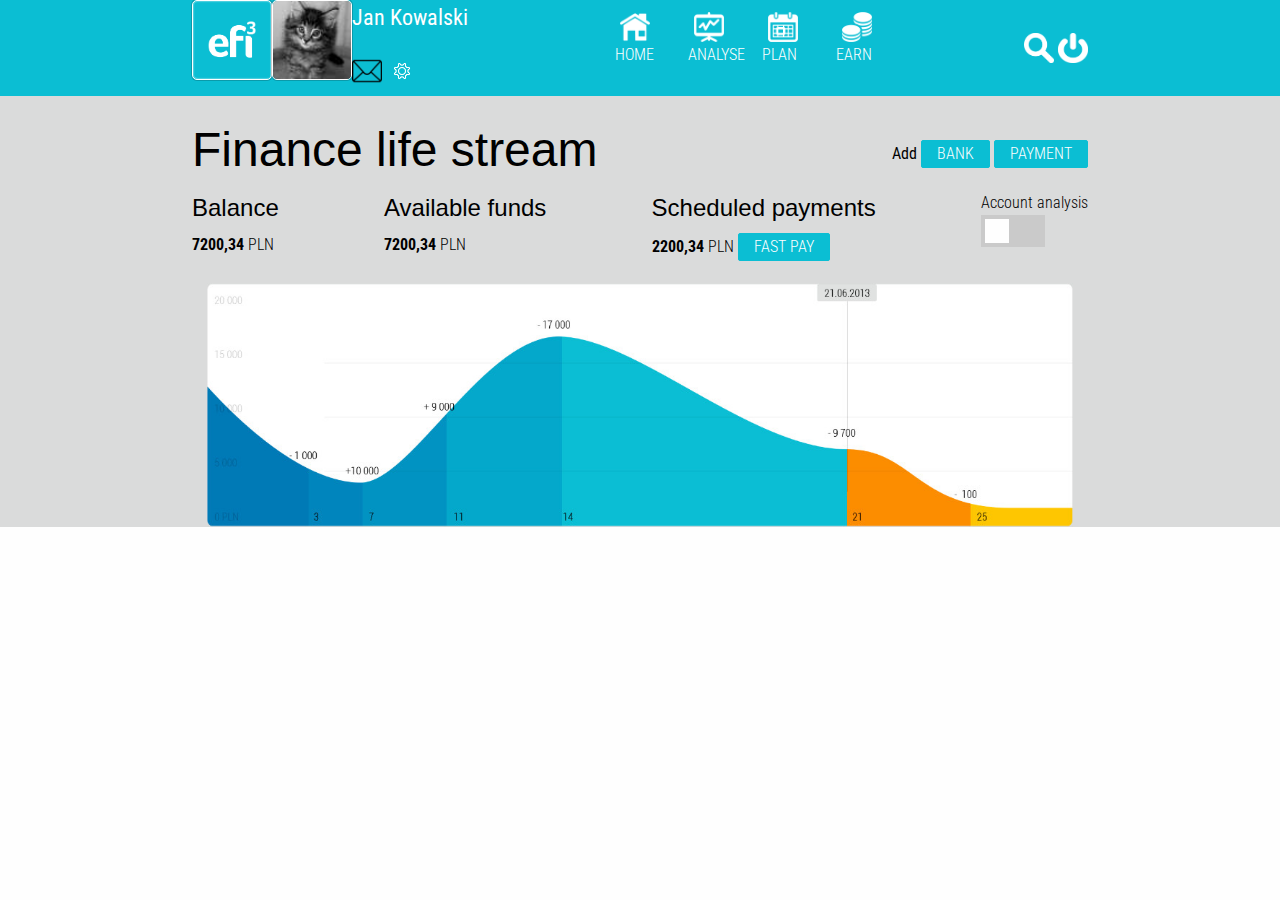
==== dashboard_flex.html @ 0236bda7 "created basic dashboard" ====
<!doctype html>
<html class="no-js" lang="en">
<head>
  <meta charset="utf-8">
  <meta http-equiv="x-ua-compatible" content="ie=edge">
  <meta name="viewport" content="width=device-width, initial-scale=1.0">
  <title>efi3 dashboard</title>
  <link rel="stylesheet" href="css/app.css">
</head>

<body>

  <div class="dashboard_wrapper">

    <nav>
       
        <div class="user_box">
        <div>
            <img src="etc/ef_log.png" alt="logo" class="thumbnail"/>
            </div>

            <div>
            <img src="etc/user_thumbnail.jpg" alt="User icon" class="thumbnail"/>
            </div>

            <div>
            <p>Jan Kowalski</p>

            <ul class="menu">
              <img src="etc/envelope.png" class="icon" alt="Messages"/>
              <img src="etc/settings.png" class="icon"/ alt="Settings">
            </ul>
            </div>
        </div>

        <div class="nav_box">

            <ul class="menu">
              <li class="nav_link"><a href=""><img src="etc/home.png" class="icon"/><p>HOME</p></a></li>
              <li class="nav_link"><a href=""><img src="etc/analyze.png" class="icon"/><p>ANALYSE</p></a></li>
              <li class="nav_link"><a href=""><img src="etc/plan.png" class="icon"/><p>PLAN</p></a></li>
              <li class="nav_link"><a href=""><img src="etc/earn.png" class="icon"/><p>EARN</p></a></li>
            </ul>

        </div>

        <div>
          <a href=""><img src="etc/search.png" class="icon"/></a>
          <a href=""><img src="etc/logout.png" class="icon"/></a>
        </div>

    </nav>

    <div class="dashboard_container">

      <main>

          <div class="dashboard_header">
            <h1>Finance life stream</h1>
            <span>Add
            <button type="submit">BANK</button>
            <button type="submit">PAYMENT</button>
            </span>
          </div>

          <div class="finance_data">
            <div>
            <h2>Balance</h2>
            <span class="quantity">7200,34</span> <span>PLN</span>
            </div>

            <div>
            <h2>Available funds</h2>
            <span class="quantity">7200,34</span> <span>PLN</span>
            </div>

            <div>
            <h2>Scheduled payments</h2>
            <span class="quantity">2200,34</span> <span>PLN</span> <button>FAST PAY</button>
            </div>

            <div>            
            <span>Account analysis
            <div class="switch">
              <input class="switch-input" id="analysis_switch" type="checkbox" name="analysis_switch">
              <label class="switch-paddle" for="analysis_switch">
              </label>
            </div>
            </span>
            </div>
          </div>

        <div class="row column small-12">
          <img src="etc/chart_placeholder.jpg"/>
        </div> 

      
      </main>

  </div>


  <script src="bower_components/jquery/dist/jquery.js"></script>
  <script src="bower_components/what-input/dist/what-input.js"></script>
  <script src="bower_components/foundation-sites/dist/js/foundation.js"></script>
  <script src="js/app.js"></script>
  <script src="js/login.js"></script>
</body>
</html>
---- css/app.css ----
@import url("https://fonts.googleapis.com/css?family=Roboto+Condensed:300,400,700");@media print, screen and (min-width: 40em){.reveal,.reveal.tiny,.reveal.small,.reveal.large{right:auto;left:auto;margin:0 auto}}/*! normalize-scss | MIT/GPLv2 License | bit.ly/normalize-scss */html{font-family:sans-serif;line-height:1.15;-ms-text-size-adjust:100%;-webkit-text-size-adjust:100%}body{margin:0}article,aside,footer,header,nav,section{display:block}h1{font-size:2em;margin:0.67em 0}figcaption,figure{display:block}figure{margin:1em 40px}hr{box-sizing:content-box;height:0;overflow:visible}main{display:block}pre{font-family:monospace, monospace;font-size:1em}a{background-color:transparent;-webkit-text-decoration-skip:objects}a:active,a:hover{outline-width:0}abbr[title]{border-bottom:none;text-decoration:underline;text-decoration:underline dotted}b,strong{font-weight:inherit}b,strong{font-weight:bolder}code,kbd,samp{font-family:monospace, monospace;font-size:1em}dfn{font-style:italic}mark{background-color:#ff0;color:#000}small{font-size:80%}sub,sup{font-size:75%;line-height:0;position:relative;vertical-align:baseline}sub{bottom:-0.25em}sup{top:-0.5em}audio,video{display:inline-block}audio:not([controls]){display:none;height:0}img{border-style:none}svg:not(:root){overflow:hidden}button,input,optgroup,select,textarea{font-family:sans-serif;font-size:100%;line-height:1.15;margin:0}button{overflow:visible}button,select{text-transform:none}button,html [type="button"],[type="reset"],[type="submit"]{-webkit-appearance:button}button::-moz-focus-inner,[type="button"]::-moz-focus-inner,[type="reset"]::-moz-focus-inner,[type="submit"]::-moz-focus-inner{border-style:none;padding:0}button:-moz-focusring,[type="button"]:-moz-focusring,[type="reset"]:-moz-focusring,[type="submit"]:-moz-focusring{outline:1px dotted ButtonText}input{overflow:visible}[type="checkbox"],[type="radio"]{box-sizing:border-box;padding:0}[type="number"]::-webkit-inner-spin-button,[type="number"]::-webkit-outer-spin-button{height:auto}[type="search"]{-webkit-appearance:textfield;outline-offset:-2px}[type="search"]::-webkit-search-cancel-button,[type="search"]::-webkit-search-decoration{-webkit-appearance:none}::-webkit-file-upload-button{-webkit-appearance:button;font:inherit}fieldset{border:1px solid #c0c0c0;margin:0 2px;padding:0.35em 0.625em 0.75em}legend{box-sizing:border-box;display:table;max-width:100%;padding:0;color:inherit;white-space:normal}progress{display:inline-block;vertical-align:baseline}textarea{overflow:auto}details{display:block}summary{display:list-item}menu{display:block}canvas{display:inline-block}template{display:none}[hidden]{display:none}.foundation-mq{font-family:"small=0em&medium=40em&large=64em&xlarge=75em&xxlarge=90em"}html{box-sizing:border-box;font-size:100%}*,*::before,*::after{box-sizing:inherit}body{margin:0;padding:0;background:#fefefe;font-family:"Helvetica Neue",Helvetica,Roboto,Arial,sans-serif;font-weight:normal;line-height:1.5;color:#0a0a0a;-webkit-font-smoothing:antialiased;-moz-osx-font-smoothing:grayscale}img{display:inline-block;vertical-align:middle;max-width:100%;height:auto;-ms-interpolation-mode:bicubic}textarea{height:auto;min-height:50px;border-radius:0}select{box-sizing:border-box;width:100%;border-radius:0}.map_canvas img,.map_canvas embed,.map_canvas object,.mqa-display img,.mqa-display embed,.mqa-display object{max-width:none !important}button{padding:0;-webkit-appearance:none;-moz-appearance:none;appearance:none;border:0;border-radius:0;background:transparent;line-height:1}[data-whatinput='mouse'] button{outline:0}pre{overflow:auto}button,input,optgroup,select,textarea{font-family:inherit}.is-visible{display:block !important}.is-hidden{display:none !important}.row{max-width:75rem;margin-right:auto;margin-left:auto}.row::before,.row::after{display:table;content:' ';-ms-flex-preferred-size:0;flex-basis:0;-ms-flex-order:1;order:1}.row::after{clear:both}.row.collapse>.column,.row.collapse>.columns{padding-right:0;padding-left:0}.row .row{margin-right:-.625rem;margin-left:-.625rem}@media print, screen and (min-width: 40em){.row .row{margin-right:-.9375rem;margin-left:-.9375rem}}@media print, screen and (min-width: 64em){.row .row{margin-right:-.9375rem;margin-left:-.9375rem}}.row .row.collapse{margin-right:0;margin-left:0}.row.expanded{max-width:none}.row.expanded .row{margin-right:auto;margin-left:auto}.row:not(.expanded) .row{max-width:none}.row.gutter-small>.column,.row.gutter-small>.columns{padding-right:.625rem;padding-left:.625rem}.row.gutter-medium>.column,.row.gutter-medium>.columns{padding-right:.9375rem;padding-left:.9375rem}.column,.columns{width:100%;float:left;padding-right:.625rem;padding-left:.625rem}@media print, screen and (min-width: 40em){.column,.columns{padding-right:.9375rem;padding-left:.9375rem}}.column:last-child:not(:first-child),.columns:last-child:not(:first-child){float:right}.column.end:last-child:last-child,.end.columns:last-child:last-child{float:left}.column.row.row,.row.row.columns{float:none}.row .column.row.row,.row .row.row.columns{margin-right:0;margin-left:0;padding-right:0;padding-left:0}.small-1{width:8.33333%}.small-push-1{position:relative;left:8.33333%}.small-pull-1{position:relative;left:-8.33333%}.small-offset-0{margin-left:0%}.small-2{width:16.66667%}.small-push-2{position:relative;left:16.66667%}.small-pull-2{position:relative;left:-16.66667%}.small-offset-1{margin-left:8.33333%}.small-3{width:25%}.small-push-3{position:relative;left:25%}.small-pull-3{position:relative;left:-25%}.small-offset-2{margin-left:16.66667%}.small-4{width:33.33333%}.small-push-4{position:relative;left:33.33333%}.small-pull-4{position:relative;left:-33.33333%}.small-offset-3{margin-left:25%}.small-5{width:41.66667%}.small-push-5{position:relative;left:41.66667%}.small-pull-5{position:relative;left:-41.66667%}.small-offset-4{margin-left:33.33333%}.small-6{width:50%}.small-push-6{position:relative;left:50%}.small-pull-6{position:relative;left:-50%}.small-offset-5{margin-left:41.66667%}.small-7{width:58.33333%}.small-push-7{position:relative;left:58.33333%}.small-pull-7{position:relative;left:-58.33333%}.small-offset-6{margin-left:50%}.small-8{width:66.66667%}.small-push-8{position:relative;left:66.66667%}.small-pull-8{position:relative;left:-66.66667%}.small-offset-7{margin-left:58.33333%}.small-9{width:75%}.small-push-9{position:relative;left:75%}.small-pull-9{position:relative;left:-75%}.small-offset-8{margin-left:66.66667%}.small-10{width:83.33333%}.small-push-10{position:relative;left:83.33333%}.small-pull-10{position:relative;left:-83.33333%}.small-offset-9{margin-left:75%}.small-11{width:91.66667%}.small-push-11{position:relative;left:91.66667%}.small-pull-11{position:relative;left:-91.66667%}.small-offset-10{margin-left:83.33333%}.small-12{width:100%}.small-offset-11{margin-left:91.66667%}.small-up-1>.column,.small-up-1>.columns{float:left;width:100%}.small-up-1>.column:nth-of-type(1n),.small-up-1>.columns:nth-of-type(1n){clear:none}.small-up-1>.column:nth-of-type(1n+1),.small-up-1>.columns:nth-of-type(1n+1){clear:both}.small-up-1>.column:last-child,.small-up-1>.columns:last-child{float:left}.small-up-2>.column,.small-up-2>.columns{float:left;width:50%}.small-up-2>.column:nth-of-type(1n),.small-up-2>.columns:nth-of-type(1n){clear:none}.small-up-2>.column:nth-of-type(2n+1),.small-up-2>.columns:nth-of-type(2n+1){clear:both}.small-up-2>.column:last-child,.small-up-2>.columns:last-child{float:left}.small-up-3>.column,.small-up-3>.columns{float:left;width:33.33333%}.small-up-3>.column:nth-of-type(1n),.small-up-3>.columns:nth-of-type(1n){clear:none}.small-up-3>.column:nth-of-type(3n+1),.small-up-3>.columns:nth-of-type(3n+1){clear:both}.small-up-3>.column:last-child,.small-up-3>.columns:last-child{float:left}.small-up-4>.column,.small-up-4>.columns{float:left;width:25%}.small-up-4>.column:nth-of-type(1n),.small-up-4>.columns:nth-of-type(1n){clear:none}.small-up-4>.column:nth-of-type(4n+1),.small-up-4>.columns:nth-of-type(4n+1){clear:both}.small-up-4>.column:last-child,.small-up-4>.columns:last-child{float:left}.small-up-5>.column,.small-up-5>.columns{float:left;width:20%}.small-up-5>.column:nth-of-type(1n),.small-up-5>.columns:nth-of-type(1n){clear:none}.small-up-5>.column:nth-of-type(5n+1),.small-up-5>.columns:nth-of-type(5n+1){clear:both}.small-up-5>.column:last-child,.small-up-5>.columns:last-child{float:left}.small-up-6>.column,.small-up-6>.columns{float:left;width:16.66667%}.small-up-6>.column:nth-of-type(1n),.small-up-6>.columns:nth-of-type(1n){clear:none}.small-up-6>.column:nth-of-type(6n+1),.small-up-6>.columns:nth-of-type(6n+1){clear:both}.small-up-6>.column:last-child,.small-up-6>.columns:last-child{float:left}.small-up-7>.column,.small-up-7>.columns{float:left;width:14.28571%}.small-up-7>.column:nth-of-type(1n),.small-up-7>.columns:nth-of-type(1n){clear:none}.small-up-7>.column:nth-of-type(7n+1),.small-up-7>.columns:nth-of-type(7n+1){clear:both}.small-up-7>.column:last-child,.small-up-7>.columns:last-child{float:left}.small-up-8>.column,.small-up-8>.columns{float:left;width:12.5%}.small-up-8>.column:nth-of-type(1n),.small-up-8>.columns:nth-of-type(1n){clear:none}.small-up-8>.column:nth-of-type(8n+1),.small-up-8>.columns:nth-of-type(8n+1){clear:both}.small-up-8>.column:last-child,.small-up-8>.columns:last-child{float:left}.small-collapse>.column,.small-collapse>.columns{padding-right:0;padding-left:0}.small-collapse .row{margin-right:0;margin-left:0}.expanded.row .small-collapse.row{margin-right:0;margin-left:0}.small-uncollapse>.column,.small-uncollapse>.columns{padding-right:.625rem;padding-left:.625rem}.small-centered{margin-right:auto;margin-left:auto}.small-centered,.small-centered:last-child:not(:first-child){float:none;clear:both}.small-uncentered,.small-push-0,.small-pull-0{position:static;float:left;margin-right:0;margin-left:0}@media print, screen and (min-width: 40em){.medium-1{width:8.33333%}.medium-push-1{position:relative;left:8.33333%}.medium-pull-1{position:relative;left:-8.33333%}.medium-offset-0{margin-left:0%}.medium-2{width:16.66667%}.medium-push-2{position:relative;left:16.66667%}.medium-pull-2{position:relative;left:-16.66667%}.medium-offset-1{margin-left:8.33333%}.medium-3{width:25%}.medium-push-3{position:relative;left:25%}.medium-pull-3{position:relative;left:-25%}.medium-offset-2{margin-left:16.66667%}.medium-4{width:33.33333%}.medium-push-4{position:relative;left:33.33333%}.medium-pull-4{position:relative;left:-33.33333%}.medium-offset-3{margin-left:25%}.medium-5{width:41.66667%}.medium-push-5{position:relative;left:41.66667%}.medium-pull-5{position:relative;left:-41.66667%}.medium-offset-4{margin-left:33.33333%}.medium-6{width:50%}.medium-push-6{position:relative;left:50%}.medium-pull-6{position:relative;left:-50%}.medium-offset-5{margin-left:41.66667%}.medium-7{width:58.33333%}.medium-push-7{position:relative;left:58.33333%}.medium-pull-7{position:relative;left:-58.33333%}.medium-offset-6{margin-left:50%}.medium-8{width:66.66667%}.medium-push-8{position:relative;left:66.66667%}.medium-pull-8{position:relative;left:-66.66667%}.medium-offset-7{margin-left:58.33333%}.medium-9{width:75%}.medium-push-9{position:relative;left:75%}.medium-pull-9{position:relative;left:-75%}.medium-offset-8{margin-left:66.66667%}.medium-10{width:83.33333%}.medium-push-10{position:relative;left:83.33333%}.medium-pull-10{position:relative;left:-83.33333%}.medium-offset-9{margin-left:75%}.medium-11{width:91.66667%}.medium-push-11{position:relative;left:91.66667%}.medium-pull-11{position:relative;left:-91.66667%}.medium-offset-10{margin-left:83.33333%}.medium-12{width:100%}.medium-offset-11{margin-left:91.66667%}.medium-up-1>.column,.medium-up-1>.columns{float:left;width:100%}.medium-up-1>.column:nth-of-type(1n),.medium-up-1>.columns:nth-of-type(1n){clear:none}.medium-up-1>.column:nth-of-type(1n+1),.medium-up-1>.columns:nth-of-type(1n+1){clear:both}.medium-up-1>.column:last-child,.medium-up-1>.columns:last-child{float:left}.medium-up-2>.column,.medium-up-2>.columns{float:left;width:50%}.medium-up-2>.column:nth-of-type(1n),.medium-up-2>.columns:nth-of-type(1n){clear:none}.medium-up-2>.column:nth-of-type(2n+1),.medium-up-2>.columns:nth-of-type(2n+1){clear:both}.medium-up-2>.column:last-child,.medium-up-2>.columns:last-child{float:left}.medium-up-3>.column,.medium-up-3>.columns{float:left;width:33.33333%}.medium-up-3>.column:nth-of-type(1n),.medium-up-3>.columns:nth-of-type(1n){clear:none}.medium-up-3>.column:nth-of-type(3n+1),.medium-up-3>.columns:nth-of-type(3n+1){clear:both}.medium-up-3>.column:last-child,.medium-up-3>.columns:last-child{float:left}.medium-up-4>.column,.medium-up-4>.columns{float:left;width:25%}.medium-up-4>.column:nth-of-type(1n),.medium-up-4>.columns:nth-of-type(1n){clear:none}.medium-up-4>.column:nth-of-type(4n+1),.medium-up-4>.columns:nth-of-type(4n+1){clear:both}.medium-up-4>.column:last-child,.medium-up-4>.columns:last-child{float:left}.medium-up-5>.column,.medium-up-5>.columns{float:left;width:20%}.medium-up-5>.column:nth-of-type(1n),.medium-up-5>.columns:nth-of-type(1n){clear:none}.medium-up-5>.column:nth-of-type(5n+1),.medium-up-5>.columns:nth-of-type(5n+1){clear:both}.medium-up-5>.column:last-child,.medium-up-5>.columns:last-child{float:left}.medium-up-6>.column,.medium-up-6>.columns{float:left;width:16.66667%}.medium-up-6>.column:nth-of-type(1n),.medium-up-6>.columns:nth-of-type(1n){clear:none}.medium-up-6>.column:nth-of-type(6n+1),.medium-up-6>.columns:nth-of-type(6n+1){clear:both}.medium-up-6>.column:last-child,.medium-up-6>.columns:last-child{float:left}.medium-up-7>.column,.medium-up-7>.columns{float:left;width:14.28571%}.medium-up-7>.column:nth-of-type(1n),.medium-up-7>.columns:nth-of-type(1n){clear:none}.medium-up-7>.column:nth-of-type(7n+1),.medium-up-7>.columns:nth-of-type(7n+1){clear:both}.medium-up-7>.column:last-child,.medium-up-7>.columns:last-child{float:left}.medium-up-8>.column,.medium-up-8>.columns{float:left;width:12.5%}.medium-up-8>.column:nth-of-type(1n),.medium-up-8>.columns:nth-of-type(1n){clear:none}.medium-up-8>.column:nth-of-type(8n+1),.medium-up-8>.columns:nth-of-type(8n+1){clear:both}.medium-up-8>.column:last-child,.medium-up-8>.columns:last-child{float:left}.medium-collapse>.column,.medium-collapse>.columns{padding-right:0;padding-left:0}.medium-collapse .row{margin-right:0;margin-left:0}.expanded.row .medium-collapse.row{margin-right:0;margin-left:0}.medium-uncollapse>.column,.medium-uncollapse>.columns{padding-right:.9375rem;padding-left:.9375rem}.medium-centered{margin-right:auto;margin-left:auto}.medium-centered,.medium-centered:last-child:not(:first-child){float:none;clear:both}.medium-uncentered,.medium-push-0,.medium-pull-0{position:static;float:left;margin-right:0;margin-left:0}}@media print, screen and (min-width: 64em){.large-1{width:8.33333%}.large-push-1{position:relative;left:8.33333%}.large-pull-1{position:relative;left:-8.33333%}.large-offset-0{margin-left:0%}.large-2{width:16.66667%}.large-push-2{position:relative;left:16.66667%}.large-pull-2{position:relative;left:-16.66667%}.large-offset-1{margin-left:8.33333%}.large-3{width:25%}.large-push-3{position:relative;left:25%}.large-pull-3{position:relative;left:-25%}.large-offset-2{margin-left:16.66667%}.large-4{width:33.33333%}.large-push-4{position:relative;left:33.33333%}.large-pull-4{position:relative;left:-33.33333%}.large-offset-3{margin-left:25%}.large-5{width:41.66667%}.large-push-5{position:relative;left:41.66667%}.large-pull-5{position:relative;left:-41.66667%}.large-offset-4{margin-left:33.33333%}.large-6{width:50%}.large-push-6{position:relative;left:50%}.large-pull-6{position:relative;left:-50%}.large-offset-5{margin-left:41.66667%}.large-7{width:58.33333%}.large-push-7{position:relative;left:58.33333%}.large-pull-7{position:relative;left:-58.33333%}.large-offset-6{margin-left:50%}.large-8{width:66.66667%}.large-push-8{position:relative;left:66.66667%}.large-pull-8{position:relative;left:-66.66667%}.large-offset-7{margin-left:58.33333%}.large-9{width:75%}.large-push-9{position:relative;left:75%}.large-pull-9{position:relative;left:-75%}.large-offset-8{margin-left:66.66667%}.large-10{width:83.33333%}.large-push-10{position:relative;left:83.33333%}.large-pull-10{position:relative;left:-83.33333%}.large-offset-9{margin-left:75%}.large-11{width:91.66667%}.large-push-11{position:relative;left:91.66667%}.large-pull-11{position:relative;left:-91.66667%}.large-offset-10{margin-left:83.33333%}.large-12{width:100%}.large-offset-11{margin-left:91.66667%}.large-up-1>.column,.large-up-1>.columns{float:left;width:100%}.large-up-1>.column:nth-of-type(1n),.large-up-1>.columns:nth-of-type(1n){clear:none}.large-up-1>.column:nth-of-type(1n+1),.large-up-1>.columns:nth-of-type(1n+1){clear:both}.large-up-1>.column:last-child,.large-up-1>.columns:last-child{float:left}.large-up-2>.column,.large-up-2>.columns{float:left;width:50%}.large-up-2>.column:nth-of-type(1n),.large-up-2>.columns:nth-of-type(1n){clear:none}.large-up-2>.column:nth-of-type(2n+1),.large-up-2>.columns:nth-of-type(2n+1){clear:both}.large-up-2>.column:last-child,.large-up-2>.columns:last-child{float:left}.large-up-3>.column,.large-up-3>.columns{float:left;width:33.33333%}.large-up-3>.column:nth-of-type(1n),.large-up-3>.columns:nth-of-type(1n){clear:none}.large-up-3>.column:nth-of-type(3n+1),.large-up-3>.columns:nth-of-type(3n+1){clear:both}.large-up-3>.column:last-child,.large-up-3>.columns:last-child{float:left}.large-up-4>.column,.large-up-4>.columns{float:left;width:25%}.large-up-4>.column:nth-of-type(1n),.large-up-4>.columns:nth-of-type(1n){clear:none}.large-up-4>.column:nth-of-type(4n+1),.large-up-4>.columns:nth-of-type(4n+1){clear:both}.large-up-4>.column:last-child,.large-up-4>.columns:last-child{float:left}.large-up-5>.column,.large-up-5>.columns{float:left;width:20%}.large-up-5>.column:nth-of-type(1n),.large-up-5>.columns:nth-of-type(1n){clear:none}.large-up-5>.column:nth-of-type(5n+1),.large-up-5>.columns:nth-of-type(5n+1){clear:both}.large-up-5>.column:last-child,.large-up-5>.columns:last-child{float:left}.large-up-6>.column,.large-up-6>.columns{float:left;width:16.66667%}.large-up-6>.column:nth-of-type(1n),.large-up-6>.columns:nth-of-type(1n){clear:none}.large-up-6>.column:nth-of-type(6n+1),.large-up-6>.columns:nth-of-type(6n+1){clear:both}.large-up-6>.column:last-child,.large-up-6>.columns:last-child{float:left}.large-up-7>.column,.large-up-7>.columns{float:left;width:14.28571%}.large-up-7>.column:nth-of-type(1n),.large-up-7>.columns:nth-of-type(1n){clear:none}.large-up-7>.column:nth-of-type(7n+1),.large-up-7>.columns:nth-of-type(7n+1){clear:both}.large-up-7>.column:last-child,.large-up-7>.columns:last-child{float:left}.large-up-8>.column,.large-up-8>.columns{float:left;width:12.5%}.large-up-8>.column:nth-of-type(1n),.large-up-8>.columns:nth-of-type(1n){clear:none}.large-up-8>.column:nth-of-type(8n+1),.large-up-8>.columns:nth-of-type(8n+1){clear:both}.large-up-8>.column:last-child,.large-up-8>.columns:last-child{float:left}.large-collapse>.column,.large-collapse>.columns{padding-right:0;padding-left:0}.large-collapse .row{margin-right:0;margin-left:0}.expanded.row .large-collapse.row{margin-right:0;margin-left:0}.large-uncollapse>.column,.large-uncollapse>.columns{padding-right:.9375rem;padding-left:.9375rem}.large-centered{margin-right:auto;margin-left:auto}.large-centered,.large-centered:last-child:not(:first-child){float:none;clear:both}.large-uncentered,.large-push-0,.large-pull-0{position:static;float:left;margin-right:0;margin-left:0}}.column-block{margin-bottom:1.25rem}.column-block>:last-child{margin-bottom:0}@media print, screen and (min-width: 40em){.column-block{margin-bottom:1.875rem}.column-block>:last-child{margin-bottom:0}}.row{max-width:75rem;margin-right:auto;margin-left:auto;display:-ms-flexbox;display:flex;-ms-flex-flow:row wrap;flex-flow:row wrap}.row .row{margin-right:-.625rem;margin-left:-.625rem}@media print, screen and (min-width: 40em){.row .row{margin-right:-.9375rem;margin-left:-.9375rem}}@media print, screen and (min-width: 64em){.row .row{margin-right:-.9375rem;margin-left:-.9375rem}}.row .row.collapse{margin-right:0;margin-left:0}.row.expanded{max-width:none}.row.expanded .row{margin-right:auto;margin-left:auto}.row:not(.expanded) .row{max-width:none}.row.collapse>.column,.row.collapse>.columns{padding-right:0;padding-left:0}.row.is-collapse-child,.row.collapse>.column>.row,.row.collapse>.columns>.row{margin-right:0;margin-left:0}.column,.columns{-ms-flex:1 1 0px;flex:1 1 0px;padding-right:.625rem;padding-left:.625rem;min-width:0}@media print, screen and (min-width: 40em){.column,.columns{padding-right:.9375rem;padding-left:.9375rem}}.column.row.row,.row.row.columns{float:none;display:block}.row .column.row.row,.row .row.row.columns{margin-right:0;margin-left:0;padding-right:0;padding-left:0}.small-1{-ms-flex:0 0 8.33333%;flex:0 0 8.33333%;max-width:8.33333%}.small-offset-0{margin-left:0%}.small-2{-ms-flex:0 0 16.66667%;flex:0 0 16.66667%;max-width:16.66667%}.small-offset-1{margin-left:8.33333%}.small-3{-ms-flex:0 0 25%;flex:0 0 25%;max-width:25%}.small-offset-2{margin-left:16.66667%}.small-4{-ms-flex:0 0 33.33333%;flex:0 0 33.33333%;max-width:33.33333%}.small-offset-3{margin-left:25%}.small-5{-ms-flex:0 0 41.66667%;flex:0 0 41.66667%;max-width:41.66667%}.small-offset-4{margin-left:33.33333%}.small-6{-ms-flex:0 0 50%;flex:0 0 50%;max-width:50%}.small-offset-5{margin-left:41.66667%}.small-7{-ms-flex:0 0 58.33333%;flex:0 0 58.33333%;max-width:58.33333%}.small-offset-6{margin-left:50%}.small-8{-ms-flex:0 0 66.66667%;flex:0 0 66.66667%;max-width:66.66667%}.small-offset-7{margin-left:58.33333%}.small-9{-ms-flex:0 0 75%;flex:0 0 75%;max-width:75%}.small-offset-8{margin-left:66.66667%}.small-10{-ms-flex:0 0 83.33333%;flex:0 0 83.33333%;max-width:83.33333%}.small-offset-9{margin-left:75%}.small-11{-ms-flex:0 0 91.66667%;flex:0 0 91.66667%;max-width:91.66667%}.small-offset-10{margin-left:83.33333%}.small-12{-ms-flex:0 0 100%;flex:0 0 100%;max-width:100%}.small-offset-11{margin-left:91.66667%}.small-up-1{-ms-flex-wrap:wrap;flex-wrap:wrap}.small-up-1>.column,.small-up-1>.columns{-ms-flex:0 0 100%;flex:0 0 100%;max-width:100%}.small-up-2{-ms-flex-wrap:wrap;flex-wrap:wrap}.small-up-2>.column,.small-up-2>.columns{-ms-flex:0 0 50%;flex:0 0 50%;max-width:50%}.small-up-3{-ms-flex-wrap:wrap;flex-wrap:wrap}.small-up-3>.column,.small-up-3>.columns{-ms-flex:0 0 33.33333%;flex:0 0 33.33333%;max-width:33.33333%}.small-up-4{-ms-flex-wrap:wrap;flex-wrap:wrap}.small-up-4>.column,.small-up-4>.columns{-ms-flex:0 0 25%;flex:0 0 25%;max-width:25%}.small-up-5{-ms-flex-wrap:wrap;flex-wrap:wrap}.small-up-5>.column,.small-up-5>.columns{-ms-flex:0 0 20%;flex:0 0 20%;max-width:20%}.small-up-6{-ms-flex-wrap:wrap;flex-wrap:wrap}.small-up-6>.column,.small-up-6>.columns{-ms-flex:0 0 16.66667%;flex:0 0 16.66667%;max-width:16.66667%}.small-up-7{-ms-flex-wrap:wrap;flex-wrap:wrap}.small-up-7>.column,.small-up-7>.columns{-ms-flex:0 0 14.28571%;flex:0 0 14.28571%;max-width:14.28571%}.small-up-8{-ms-flex-wrap:wrap;flex-wrap:wrap}.small-up-8>.column,.small-up-8>.columns{-ms-flex:0 0 12.5%;flex:0 0 12.5%;max-width:12.5%}.small-collapse>.column,.small-collapse>.columns{padding-right:0;padding-left:0}.small-uncollapse>.column,.small-uncollapse>.columns{padding-right:.625rem;padding-left:.625rem}@media print, screen and (min-width: 40em){.medium-1{-ms-flex:0 0 8.33333%;flex:0 0 8.33333%;max-width:8.33333%}.medium-offset-0{margin-left:0%}.medium-2{-ms-flex:0 0 16.66667%;flex:0 0 16.66667%;max-width:16.66667%}.medium-offset-1{margin-left:8.33333%}.medium-3{-ms-flex:0 0 25%;flex:0 0 25%;max-width:25%}.medium-offset-2{margin-left:16.66667%}.medium-4{-ms-flex:0 0 33.33333%;flex:0 0 33.33333%;max-width:33.33333%}.medium-offset-3{margin-left:25%}.medium-5{-ms-flex:0 0 41.66667%;flex:0 0 41.66667%;max-width:41.66667%}.medium-offset-4{margin-left:33.33333%}.medium-6{-ms-flex:0 0 50%;flex:0 0 50%;max-width:50%}.medium-offset-5{margin-left:41.66667%}.medium-7{-ms-flex:0 0 58.33333%;flex:0 0 58.33333%;max-width:58.33333%}.medium-offset-6{margin-left:50%}.medium-8{-ms-flex:0 0 66.66667%;flex:0 0 66.66667%;max-width:66.66667%}.medium-offset-7{margin-left:58.33333%}.medium-9{-ms-flex:0 0 75%;flex:0 0 75%;max-width:75%}.medium-offset-8{margin-left:66.66667%}.medium-10{-ms-flex:0 0 83.33333%;flex:0 0 83.33333%;max-width:83.33333%}.medium-offset-9{margin-left:75%}.medium-11{-ms-flex:0 0 91.66667%;flex:0 0 91.66667%;max-width:91.66667%}.medium-offset-10{margin-left:83.33333%}.medium-12{-ms-flex:0 0 100%;flex:0 0 100%;max-width:100%}.medium-offset-11{margin-left:91.66667%}.medium-up-1{-ms-flex-wrap:wrap;flex-wrap:wrap}.medium-up-1>.column,.medium-up-1>.columns{-ms-flex:0 0 100%;flex:0 0 100%;max-width:100%}.medium-up-2{-ms-flex-wrap:wrap;flex-wrap:wrap}.medium-up-2>.column,.medium-up-2>.columns{-ms-flex:0 0 50%;flex:0 0 50%;max-width:50%}.medium-up-3{-ms-flex-wrap:wrap;flex-wrap:wrap}.medium-up-3>.column,.medium-up-3>.columns{-ms-flex:0 0 33.33333%;flex:0 0 33.33333%;max-width:33.33333%}.medium-up-4{-ms-flex-wrap:wrap;flex-wrap:wrap}.medium-up-4>.column,.medium-up-4>.columns{-ms-flex:0 0 25%;flex:0 0 25%;max-width:25%}.medium-up-5{-ms-flex-wrap:wrap;flex-wrap:wrap}.medium-up-5>.column,.medium-up-5>.columns{-ms-flex:0 0 20%;flex:0 0 20%;max-width:20%}.medium-up-6{-ms-flex-wrap:wrap;flex-wrap:wrap}.medium-up-6>.column,.medium-up-6>.columns{-ms-flex:0 0 16.66667%;flex:0 0 16.66667%;max-width:16.66667%}.medium-up-7{-ms-flex-wrap:wrap;flex-wrap:wrap}.medium-up-7>.column,.medium-up-7>.columns{-ms-flex:0 0 14.28571%;flex:0 0 14.28571%;max-width:14.28571%}.medium-up-8{-ms-flex-wrap:wrap;flex-wrap:wrap}.medium-up-8>.column,.medium-up-8>.columns{-ms-flex:0 0 12.5%;flex:0 0 12.5%;max-width:12.5%}}@media print, screen and (min-width: 40em) and (min-width: 40em){.medium-expand{-ms-flex:1 1 0px;flex:1 1 0px}}.row.small-unstack>.column,.row.small-unstack>.columns{-ms-flex:0 0 100%;flex:0 0 100%;-ms-flex:1 1 0px;flex:1 1 0px}@media print, screen and (min-width: 40em){.small-collapse>.column,.small-collapse>.columns{padding-right:0;padding-left:0}.small-uncollapse>.column,.small-uncollapse>.columns{padding-right:.625rem;padding-left:.625rem}}@media print, screen and (min-width: 64em){.large-1{-ms-flex:0 0 8.33333%;flex:0 0 8.33333%;max-width:8.33333%}.large-offset-0{margin-left:0%}.large-2{-ms-flex:0 0 16.66667%;flex:0 0 16.66667%;max-width:16.66667%}.large-offset-1{margin-left:8.33333%}.large-3{-ms-flex:0 0 25%;flex:0 0 25%;max-width:25%}.large-offset-2{margin-left:16.66667%}.large-4{-ms-flex:0 0 33.33333%;flex:0 0 33.33333%;max-width:33.33333%}.large-offset-3{margin-left:25%}.large-5{-ms-flex:0 0 41.66667%;flex:0 0 41.66667%;max-width:41.66667%}.large-offset-4{margin-left:33.33333%}.large-6{-ms-flex:0 0 50%;flex:0 0 50%;max-width:50%}.large-offset-5{margin-left:41.66667%}.large-7{-ms-flex:0 0 58.33333%;flex:0 0 58.33333%;max-width:58.33333%}.large-offset-6{margin-left:50%}.large-8{-ms-flex:0 0 66.66667%;flex:0 0 66.66667%;max-width:66.66667%}.large-offset-7{margin-left:58.33333%}.large-9{-ms-flex:0 0 75%;flex:0 0 75%;max-width:75%}.large-offset-8{margin-left:66.66667%}.large-10{-ms-flex:0 0 83.33333%;flex:0 0 83.33333%;max-width:83.33333%}.large-offset-9{margin-left:75%}.large-11{-ms-flex:0 0 91.66667%;flex:0 0 91.66667%;max-width:91.66667%}.large-offset-10{margin-left:83.33333%}.large-12{-ms-flex:0 0 100%;flex:0 0 100%;max-width:100%}.large-offset-11{margin-left:91.66667%}.large-up-1{-ms-flex-wrap:wrap;flex-wrap:wrap}.large-up-1>.column,.large-up-1>.columns{-ms-flex:0 0 100%;flex:0 0 100%;max-width:100%}.large-up-2{-ms-flex-wrap:wrap;flex-wrap:wrap}.large-up-2>.column,.large-up-2>.columns{-ms-flex:0 0 50%;flex:0 0 50%;max-width:50%}.large-up-3{-ms-flex-wrap:wrap;flex-wrap:wrap}.large-up-3>.column,.large-up-3>.columns{-ms-flex:0 0 33.33333%;flex:0 0 33.33333%;max-width:33.33333%}.large-up-4{-ms-flex-wrap:wrap;flex-wrap:wrap}.large-up-4>.column,.large-up-4>.columns{-ms-flex:0 0 25%;flex:0 0 25%;max-width:25%}.large-up-5{-ms-flex-wrap:wrap;flex-wrap:wrap}.large-up-5>.column,.large-up-5>.columns{-ms-flex:0 0 20%;flex:0 0 20%;max-width:20%}.large-up-6{-ms-flex-wrap:wrap;flex-wrap:wrap}.large-up-6>.column,.large-up-6>.columns{-ms-flex:0 0 16.66667%;flex:0 0 16.66667%;max-width:16.66667%}.large-up-7{-ms-flex-wrap:wrap;flex-wrap:wrap}.large-up-7>.column,.large-up-7>.columns{-ms-flex:0 0 14.28571%;flex:0 0 14.28571%;max-width:14.28571%}.large-up-8{-ms-flex-wrap:wrap;flex-wrap:wrap}.large-up-8>.column,.large-up-8>.columns{-ms-flex:0 0 12.5%;flex:0 0 12.5%;max-width:12.5%}}@media print, screen and (min-width: 64em) and (min-width: 64em){.large-expand{-ms-flex:1 1 0px;flex:1 1 0px}}.row.small-unstack>.column,.row.small-unstack>.columns{-ms-flex:0 0 100%;flex:0 0 100%;-ms-flex:1 1 0px;flex:1 1 0px}@media print, screen and (min-width: 64em){.small-collapse>.column,.small-collapse>.columns{padding-right:0;padding-left:0}.small-uncollapse>.column,.small-uncollapse>.columns{padding-right:.625rem;padding-left:.625rem}}.shrink{-ms-flex:0 0 auto;flex:0 0 auto;max-width:100%}.column-block{margin-bottom:1.25rem}.column-block>:last-child{margin-bottom:0}@media print, screen and (min-width: 40em){.column-block{margin-bottom:1.875rem}.column-block>:last-child{margin-bottom:0}}div,dl,dt,dd,ul,ol,li,h1,h2,h3,h4,h5,h6,pre,form,p,blockquote,th,td{margin:0;padding:0}p{margin-bottom:1rem;font-size:inherit;line-height:1.6;text-rendering:optimizeLegibility}em,i{font-style:italic;line-height:inherit}strong,b{font-weight:bold;line-height:inherit}small{font-size:80%;line-height:inherit}h1,h2,h3,h4,h5,h6{font-family:"Helvetica Neue",Helvetica,Roboto,Arial,sans-serif;font-style:normal;font-weight:normal;color:inherit;text-rendering:optimizeLegibility}h1 small,h2 small,h3 small,h4 small,h5 small,h6 small{line-height:0;color:#cacaca}h1{font-size:1.5rem;line-height:1.4;margin-top:0;margin-bottom:.5rem}h2{font-size:1.25rem;line-height:1.4;margin-top:0;margin-bottom:.5rem}h3{font-size:1.1875rem;line-height:1.4;margin-top:0;margin-bottom:.5rem}h4{font-size:1.125rem;line-height:1.4;margin-top:0;margin-bottom:.5rem}h5{font-size:1.0625rem;line-height:1.4;margin-top:0;margin-bottom:.5rem}h6{font-size:1rem;line-height:1.4;margin-top:0;margin-bottom:.5rem}@media print, screen and (min-width: 40em){h1{font-size:3rem}h2{font-size:2.5rem}h3{font-size:1.9375rem}h4{font-size:1.5625rem}h5{font-size:1.25rem}h6{font-size:1rem}}a{line-height:inherit;color:#1779ba;text-decoration:none;cursor:pointer}a:hover,a:focus{color:#1468a0}a img{border:0}hr{clear:both;max-width:75rem;height:0;margin:1.25rem auto;border-top:0;border-right:0;border-bottom:1px solid #cacaca;border-left:0}ul,ol,dl{margin-bottom:1rem;list-style-position:outside;line-height:1.6}li{font-size:inherit}ul{margin-left:1.25rem;list-style-type:disc}ol{margin-left:1.25rem}ul ul,ol ul,ul ol,ol ol{margin-left:1.25rem;margin-bottom:0}dl{margin-bottom:1rem}dl dt{margin-bottom:.3rem;font-weight:bold}blockquote{margin:0 0 1rem;padding:.5625rem 1.25rem 0 1.1875rem;border-left:1px solid #cacaca}blockquote,blockquote p{line-height:1.6;color:#8a8a8a}cite{display:block;font-size:.8125rem;color:#8a8a8a}cite:before{content:"— "}abbr,abbr[title]{border-bottom:1px dotted #0a0a0a;cursor:help;text-decoration:none}figure{margin:0}code{padding:.125rem .3125rem .0625rem;border:1px solid #cacaca;background-color:#e6e6e6;font-family:Consolas,"Liberation Mono",Courier,monospace;font-weight:normal;color:#0a0a0a}kbd{margin:0;padding:.125rem .25rem 0;background-color:#e6e6e6;font-family:Consolas,"Liberation Mono",Courier,monospace;color:#0a0a0a}.subheader{margin-top:.2rem;margin-bottom:.5rem;font-weight:normal;line-height:1.4;color:#8a8a8a}.lead{font-size:125%;line-height:1.6}.stat{font-size:2.5rem;line-height:1}p+.stat{margin-top:-1rem}ul.no-bullet,ol.no-bullet{margin-left:0;list-style:none}.text-left{text-align:left}.text-right{text-align:right}.text-center{text-align:center}.text-justify{text-align:justify}@media print, screen and (min-width: 40em){.medium-text-left{text-align:left}.medium-text-right{text-align:right}.medium-text-center{text-align:center}.medium-text-justify{text-align:justify}}@media print, screen and (min-width: 64em){.large-text-left{text-align:left}.large-text-right{text-align:right}.large-text-center{text-align:center}.large-text-justify{text-align:justify}}.show-for-print{display:none !important}@media print{*{background:transparent !important;box-shadow:none !important;color:black !important;text-shadow:none !important}.show-for-print{display:block !important}.hide-for-print{display:none !important}table.show-for-print{display:table !important}thead.show-for-print{display:table-header-group !important}tbody.show-for-print{display:table-row-group !important}tr.show-for-print{display:table-row !important}td.show-for-print{display:table-cell !important}th.show-for-print{display:table-cell !important}a,a:visited{text-decoration:underline}a[href]:after{content:" (" attr(href) ")"}.ir a:after,a[href^='javascript:']:after,a[href^='#']:after{content:''}abbr[title]:after{content:" (" attr(title) ")"}pre,blockquote{border:1px solid #8a8a8a;page-break-inside:avoid}thead{display:table-header-group}tr,img{page-break-inside:avoid}img{max-width:100% !important}@page{margin:0.5cm}p,h2,h3{orphans:3;widows:3}h2,h3{page-break-after:avoid}.print-break-inside{page-break-inside:auto}}.button{display:inline-block;vertical-align:middle;margin:0 0 1rem 0;font-family:inherit;padding:0.85em 1em;-webkit-appearance:none;border:1px solid transparent;border-radius:0;transition:background-color 0.25s ease-out,color 0.25s ease-out;font-size:0.9rem;line-height:1;text-align:center;cursor:pointer;background-color:#1779ba;color:#fefefe}[data-whatinput='mouse'] .button{outline:0}.button:hover,.button:focus{background-color:#14679e;color:#fefefe}.button.tiny{font-size:.6rem}.button.small{font-size:.75rem}.button.large{font-size:1.25rem}.button.expanded{display:block;width:100%;margin-right:0;margin-left:0}.button.primary{background-color:#1779ba;color:#fefefe}.button.primary:hover,.button.primary:focus{background-color:#126195;color:#fefefe}.button.secondary{background-color:#767676;color:#fefefe}.button.secondary:hover,.button.secondary:focus{background-color:#5e5e5e;color:#fefefe}.button.success{background-color:#3adb76;color:#0a0a0a}.button.success:hover,.button.success:focus{background-color:#22bb5b;color:#0a0a0a}.button.warning{background-color:#ffae00;color:#0a0a0a}.button.warning:hover,.button.warning:focus{background-color:#cc8b00;color:#0a0a0a}.button.alert{background-color:#cc4b37;color:#fefefe}.button.alert:hover,.button.alert:focus{background-color:#a53b2a;color:#fefefe}.button.disabled,.button[disabled]{opacity:.25;cursor:not-allowed}.button.disabled,.button.disabled:hover,.button.disabled:focus,.button[disabled],.button[disabled]:hover,.button[disabled]:focus{background-color:#1779ba;color:#fefefe}.button.disabled.primary,.button[disabled].primary{opacity:.25;cursor:not-allowed}.button.disabled.primary,.button.disabled.primary:hover,.button.disabled.primary:focus,.button[disabled].primary,.button[disabled].primary:hover,.button[disabled].primary:focus{background-color:#1779ba;color:#fefefe}.button.disabled.secondary,.button[disabled].secondary{opacity:.25;cursor:not-allowed}.button.disabled.secondary,.button.disabled.secondary:hover,.button.disabled.secondary:focus,.button[disabled].secondary,.button[disabled].secondary:hover,.button[disabled].secondary:focus{background-color:#767676;color:#fefefe}.button.disabled.success,.button[disabled].success{opacity:.25;cursor:not-allowed}.button.disabled.success,.button.disabled.success:hover,.button.disabled.success:focus,.button[disabled].success,.button[disabled].success:hover,.button[disabled].success:focus{background-color:#3adb76;color:#0a0a0a}.button.disabled.warning,.button[disabled].warning{opacity:.25;cursor:not-allowed}.button.disabled.warning,.button.disabled.warning:hover,.button.disabled.warning:focus,.button[disabled].warning,.button[disabled].warning:hover,.button[disabled].warning:focus{background-color:#ffae00;color:#0a0a0a}.button.disabled.alert,.button[disabled].alert{opacity:.25;cursor:not-allowed}.button.disabled.alert,.button.disabled.alert:hover,.button.disabled.alert:focus,.button[disabled].alert,.button[disabled].alert:hover,.button[disabled].alert:focus{background-color:#cc4b37;color:#fefefe}.button.hollow{border:1px solid #1779ba;color:#1779ba}.button.hollow,.button.hollow:hover,.button.hollow:focus{background-color:transparent}.button.hollow.disabled,.button.hollow.disabled:hover,.button.hollow.disabled:focus,.button.hollow[disabled],.button.hollow[disabled]:hover,.button.hollow[disabled]:focus{background-color:transparent}.button.hollow:hover,.button.hollow:focus{border-color:#0c3d5d;color:#0c3d5d}.button.hollow:hover.disabled,.button.hollow:hover[disabled],.button.hollow:focus.disabled,.button.hollow:focus[disabled]{border:1px solid #1779ba;color:#1779ba}.button.hollow.primary{border:1px solid #1779ba;color:#1779ba}.button.hollow.primary:hover,.button.hollow.primary:focus{border-color:#0c3d5d;color:#0c3d5d}.button.hollow.primary:hover.disabled,.button.hollow.primary:hover[disabled],.button.hollow.primary:focus.disabled,.button.hollow.primary:focus[disabled]{border:1px solid #1779ba;color:#1779ba}.button.hollow.secondary{border:1px solid #767676;color:#767676}.button.hollow.secondary:hover,.button.hollow.secondary:focus{border-color:#3b3b3b;color:#3b3b3b}.button.hollow.secondary:hover.disabled,.button.hollow.secondary:hover[disabled],.button.hollow.secondary:focus.disabled,.button.hollow.secondary:focus[disabled]{border:1px solid #767676;color:#767676}.button.hollow.success{border:1px solid #3adb76;color:#3adb76}.button.hollow.success:hover,.button.hollow.success:focus{border-color:#157539;color:#157539}.button.hollow.success:hover.disabled,.button.hollow.success:hover[disabled],.button.hollow.success:focus.disabled,.button.hollow.success:focus[disabled]{border:1px solid #3adb76;color:#3adb76}.button.hollow.warning{border:1px solid #ffae00;color:#ffae00}.button.hollow.warning:hover,.button.hollow.warning:focus{border-color:#805700;color:#805700}.button.hollow.warning:hover.disabled,.button.hollow.warning:hover[disabled],.button.hollow.warning:focus.disabled,.button.hollow.warning:focus[disabled]{border:1px solid #ffae00;color:#ffae00}.button.hollow.alert{border:1px solid #cc4b37;color:#cc4b37}.button.hollow.alert:hover,.button.hollow.alert:focus{border-color:#67251a;color:#67251a}.button.hollow.alert:hover.disabled,.button.hollow.alert:hover[disabled],.button.hollow.alert:focus.disabled,.button.hollow.alert:focus[disabled]{border:1px solid #cc4b37;color:#cc4b37}.button.clear{border:1px solid #1779ba;color:#1779ba}.button.clear,.button.clear:hover,.button.clear:focus{background-color:transparent}.button.clear.disabled,.button.clear.disabled:hover,.button.clear.disabled:focus,.button.clear[disabled],.button.clear[disabled]:hover,.button.clear[disabled]:focus{background-color:transparent}.button.clear:hover,.button.clear:focus{border-color:#0c3d5d;color:#0c3d5d}.button.clear:hover.disabled,.button.clear:hover[disabled],.button.clear:focus.disabled,.button.clear:focus[disabled]{border:1px solid #1779ba;color:#1779ba}.button.clear,.button.clear.disabled,.button.clear[disabled],.button.clear:hover,.button.clear:hover.disabled,.button.clear:hover[disabled],.button.clear:focus,.button.clear:focus.disabled,.button.clear:focus[disabled]{border-color:transparent}.button.clear.primary{border:1px solid #1779ba;color:#1779ba}.button.clear.primary:hover,.button.clear.primary:focus{border-color:#0c3d5d;color:#0c3d5d}.button.clear.primary:hover.disabled,.button.clear.primary:hover[disabled],.button.clear.primary:focus.disabled,.button.clear.primary:focus[disabled]{border:1px solid #1779ba;color:#1779ba}.button.clear.primary,.button.clear.primary.disabled,.button.clear.primary[disabled],.button.clear.primary:hover,.button.clear.primary:hover.disabled,.button.clear.primary:hover[disabled],.button.clear.primary:focus,.button.clear.primary:focus.disabled,.button.clear.primary:focus[disabled]{border-color:transparent}.button.clear.secondary{border:1px solid #767676;color:#767676}.button.clear.secondary:hover,.button.clear.secondary:focus{border-color:#3b3b3b;color:#3b3b3b}.button.clear.secondary:hover.disabled,.button.clear.secondary:hover[disabled],.button.clear.secondary:focus.disabled,.button.clear.secondary:focus[disabled]{border:1px solid #767676;color:#767676}.button.clear.secondary,.button.clear.secondary.disabled,.button.clear.secondary[disabled],.button.clear.secondary:hover,.button.clear.secondary:hover.disabled,.button.clear.secondary:hover[disabled],.button.clear.secondary:focus,.button.clear.secondary:focus.disabled,.button.clear.secondary:focus[disabled]{border-color:transparent}.button.clear.success{border:1px solid #3adb76;color:#3adb76}.button.clear.success:hover,.button.clear.success:focus{border-color:#157539;color:#157539}.button.clear.success:hover.disabled,.button.clear.success:hover[disabled],.button.clear.success:focus.disabled,.button.clear.success:focus[disabled]{border:1px solid #3adb76;color:#3adb76}.button.clear.success,.button.clear.success.disabled,.button.clear.success[disabled],.button.clear.success:hover,.button.clear.success:hover.disabled,.button.clear.success:hover[disabled],.button.clear.success:focus,.button.clear.success:focus.disabled,.button.clear.success:focus[disabled]{border-color:transparent}.button.clear.warning{border:1px solid #ffae00;color:#ffae00}.button.clear.warning:hover,.button.clear.warning:focus{border-color:#805700;color:#805700}.button.clear.warning:hover.disabled,.button.clear.warning:hover[disabled],.button.clear.warning:focus.disabled,.button.clear.warning:focus[disabled]{border:1px solid #ffae00;color:#ffae00}.button.clear.warning,.button.clear.warning.disabled,.button.clear.warning[disabled],.button.clear.warning:hover,.button.clear.warning:hover.disabled,.button.clear.warning:hover[disabled],.button.clear.warning:focus,.button.clear.warning:focus.disabled,.button.clear.warning:focus[disabled]{border-color:transparent}.button.clear.alert{border:1px solid #cc4b37;color:#cc4b37}.button.clear.alert:hover,.button.clear.alert:focus{border-color:#67251a;color:#67251a}.button.clear.alert:hover.disabled,.button.clear.alert:hover[disabled],.button.clear.alert:focus.disabled,.button.clear.alert:focus[disabled]{border:1px solid #cc4b37;color:#cc4b37}.button.clear.alert,.button.clear.alert.disabled,.button.clear.alert[disabled],.button.clear.alert:hover,.button.clear.alert:hover.disabled,.button.clear.alert:hover[disabled],.button.clear.alert:focus,.button.clear.alert:focus.disabled,.button.clear.alert:focus[disabled]{border-color:transparent}.button.dropdown::after{display:block;width:0;height:0;border:inset .4em;content:'';border-bottom-width:0;border-top-style:solid;border-color:#fefefe transparent transparent;position:relative;top:0.4em;display:inline-block;float:right;margin-left:1em}.button.dropdown.hollow::after{border-top-color:#1779ba}.button.dropdown.hollow.primary::after{border-top-color:#1779ba}.button.dropdown.hollow.secondary::after{border-top-color:#767676}.button.dropdown.hollow.success::after{border-top-color:#3adb76}.button.dropdown.hollow.warning::after{border-top-color:#ffae00}.button.dropdown.hollow.alert::after{border-top-color:#cc4b37}.button.arrow-only::after{top:-0.1em;float:none;margin-left:0}[type='text'],[type='password'],[type='date'],[type='datetime'],[type='datetime-local'],[type='month'],[type='week'],[type='email'],[type='number'],[type='search'],[type='tel'],[type='time'],[type='url'],[type='color'],textarea{display:block;box-sizing:border-box;width:100%;height:2.4375rem;margin:0 0 1rem;padding:.5rem;border:1px solid #cacaca;border-radius:0;background-color:#fefefe;box-shadow:inset 0 1px 2px rgba(10,10,10,0.1);font-family:inherit;font-size:1rem;font-weight:normal;line-height:1.5;color:#0a0a0a;transition:box-shadow 0.5s,border-color 0.25s ease-in-out;-webkit-appearance:none;-moz-appearance:none;appearance:none}[type='text']:focus,[type='password']:focus,[type='date']:focus,[type='datetime']:focus,[type='datetime-local']:focus,[type='month']:focus,[type='week']:focus,[type='email']:focus,[type='number']:focus,[type='search']:focus,[type='tel']:focus,[type='time']:focus,[type='url']:focus,[type='color']:focus,textarea:focus{outline:none;border:1px solid #8a8a8a;background-color:#fefefe;box-shadow:0 0 5px #cacaca;transition:box-shadow 0.5s,border-color 0.25s ease-in-out}textarea{max-width:100%}textarea[rows]{height:auto}input::-webkit-input-placeholder,textarea::-webkit-input-placeholder{color:#cacaca}input:-ms-input-placeholder,textarea:-ms-input-placeholder{color:#cacaca}input::placeholder,textarea::placeholder{color:#cacaca}input:disabled,input[readonly],textarea:disabled,textarea[readonly]{background-color:#e6e6e6;cursor:not-allowed}[type='submit'],[type='button']{-webkit-appearance:none;-moz-appearance:none;appearance:none;border-radius:0}input[type='search']{box-sizing:border-box}[type='file'],[type='checkbox'],[type='radio']{margin:0 0 1rem}[type='checkbox']+label,[type='radio']+label{display:inline-block;vertical-align:baseline;margin-left:.5rem;margin-right:1rem;margin-bottom:0}[type='checkbox']+label[for],[type='radio']+label[for]{cursor:pointer}label>[type='checkbox'],label>[type='radio']{margin-right:.5rem}[type='file']{width:100%}label{display:block;margin:0;font-size:.875rem;font-weight:normal;line-height:1.8;color:#0a0a0a}label.middle{margin:0 0 1rem;padding:.5625rem 0}.help-text{margin-top:-.5rem;font-size:.8125rem;font-style:italic;color:#0a0a0a}.input-group{display:-ms-flexbox;display:flex;width:100%;margin-bottom:1rem;-ms-flex-align:stretch;align-items:stretch}.input-group>:first-child{border-radius:0 0 0 0}.input-group>:last-child>*{border-radius:0 0 0 0}.input-group-label,.input-group-field,.input-group-button,.input-group-button a,.input-group-button input,.input-group-button button,.input-group-button label{margin:0;white-space:nowrap}.input-group-label{padding:0 1rem;border:1px solid #cacaca;background:#e6e6e6;color:#0a0a0a;text-align:center;white-space:nowrap;display:-ms-flexbox;display:flex;-ms-flex:0 0 auto;flex:0 0 auto;-ms-flex-align:center;align-items:center}.input-group-label:first-child{border-right:0}.input-group-label:last-child{border-left:0}.input-group-field{border-radius:0;-ms-flex:1 1 0px;flex:1 1 0px;height:auto;min-width:0}.input-group-button{padding-top:0;padding-bottom:0;text-align:center;-ms-flex:0 0 auto;flex:0 0 auto}.input-group-button a,.input-group-button input,.input-group-button button,.input-group-button label{height:2.5rem;padding-top:0;padding-bottom:0;font-size:1rem}fieldset{margin:0;padding:0;border:0}legend{max-width:100%;margin-bottom:.5rem}.fieldset{margin:1.125rem 0;padding:1.25rem;border:1px solid #cacaca}.fieldset legend{margin:0;margin-left:-.1875rem;padding:0 .1875rem}select{height:2.4375rem;margin:0 0 1rem;padding:.5rem;-webkit-appearance:none;-moz-appearance:none;appearance:none;border:1px solid #cacaca;border-radius:0;background-color:#fefefe;font-family:inherit;font-size:1rem;font-weight:normal;line-height:1.5;color:#0a0a0a;background-image:url("data:image/svg+xml;utf8,<svg xmlns='http://www.w3.org/2000/svg' version='1.1' width='32' height='24' viewBox='0 0 32 24'><polygon points='0,0 32,0 16,24' style='fill: rgb%28138, 138, 138%29'></polygon></svg>");background-origin:content-box;background-position:right -1rem center;background-repeat:no-repeat;background-size:9px 6px;padding-right:1.5rem;transition:box-shadow 0.5s,border-color 0.25s ease-in-out}@media screen and (min-width: 0\0){select{background-image:url("[data-uri]")}}select:focus{outline:none;border:1px solid #8a8a8a;background-color:#fefefe;box-shadow:0 0 5px #cacaca;transition:box-shadow 0.5s,border-color 0.25s ease-in-out}select:disabled{background-color:#e6e6e6;cursor:not-allowed}select::-ms-expand{display:none}select[multiple]{height:auto;background-image:none}.is-invalid-input:not(:focus){border-color:#cc4b37;background-color:#f9ecea}.is-invalid-input:not(:focus)::-webkit-input-placeholder{color:#cc4b37}.is-invalid-input:not(:focus):-ms-input-placeholder{color:#cc4b37}.is-invalid-input:not(:focus)::placeholder{color:#cc4b37}.is-invalid-label{color:#cc4b37}.form-error{display:none;margin-top:-.5rem;margin-bottom:1rem;font-size:.75rem;font-weight:bold;color:#cc4b37}.form-error.is-visible{display:block}.accordion{margin-left:0;background:#fefefe;list-style-type:none}.accordion[disabled] .accordion-title{cursor:not-allowed}.accordion-item:first-child>:first-child{border-radius:0 0 0 0}.accordion-item:last-child>:last-child{border-radius:0 0 0 0}.accordion-title{position:relative;display:block;padding:1.25rem 1rem;border:1px solid #e6e6e6;border-bottom:0;font-size:.75rem;line-height:1;color:#1779ba}:last-child:not(.is-active)>.accordion-title{border-bottom:1px solid #e6e6e6;border-radius:0 0 0 0}.accordion-title:hover,.accordion-title:focus{background-color:#e6e6e6}.accordion-title::before{position:absolute;top:50%;right:1rem;margin-top:-0.5rem;content:'+'}.is-active>.accordion-title::before{content:'\2013'}.accordion-content{display:none;padding:1rem;border:1px solid #e6e6e6;border-bottom:0;background-color:#fefefe;color:#0a0a0a}:last-child>.accordion-content:last-child{border-bottom:1px solid #e6e6e6}.accordion-menu li{width:100%}.accordion-menu a{padding:0.7rem 1rem}.accordion-menu .is-accordion-submenu a{padding:0.7rem 1rem}.accordion-menu .nested.is-accordion-submenu{margin-right:0;margin-left:1rem}.accordion-menu.align-right .nested.is-accordion-submenu{margin-right:1rem;margin-left:0}.accordion-menu .is-accordion-submenu-parent:not(.has-submenu-toggle)>a{position:relative}.accordion-menu .is-accordion-submenu-parent:not(.has-submenu-toggle)>a::after{display:block;width:0;height:0;border:inset 6px;content:'';border-bottom-width:0;border-top-style:solid;border-color:#1779ba transparent transparent;position:absolute;top:50%;margin-top:-3px;right:1rem}.accordion-menu.align-left .is-accordion-submenu-parent>a::after{left:auto;right:1rem}.accordion-menu.align-right .is-accordion-submenu-parent>a::after{right:auto;left:1rem}.accordion-menu .is-accordion-submenu-parent[aria-expanded='true']>a::after{-ms-transform:rotate(180deg);transform:rotate(180deg);-ms-transform-origin:50% 50%;transform-origin:50% 50%}.is-accordion-submenu-parent{position:relative}.has-submenu-toggle>a{margin-right:40px}.submenu-toggle{position:absolute;top:0;right:0;cursor:pointer;width:40px;height:40px}.submenu-toggle::after{display:block;width:0;height:0;border:inset 6px;content:'';border-bottom-width:0;border-top-style:solid;border-color:#1779ba transparent transparent;top:0;bottom:0;margin:auto}.submenu-toggle[aria-expanded='true']::after{-ms-transform:scaleY(-1);transform:scaleY(-1);-ms-transform-origin:50% 50%;transform-origin:50% 50%}.submenu-toggle-text{position:absolute !important;width:1px;height:1px;padding:0;overflow:hidden;clip:rect(0, 0, 0, 0);white-space:nowrap;-webkit-clip-path:inset(50%);clip-path:inset(50%);border:0}.badge{display:inline-block;min-width:2.1em;padding:.3em;border-radius:50%;font-size:.6rem;text-align:center;background:#1779ba;color:#fefefe}.badge.primary{background:#1779ba;color:#fefefe}.badge.secondary{background:#767676;color:#fefefe}.badge.success{background:#3adb76;color:#0a0a0a}.badge.warning{background:#ffae00;color:#0a0a0a}.badge.alert{background:#cc4b37;color:#fefefe}.breadcrumbs{margin:0 0 1rem 0;list-style:none}.breadcrumbs::before,.breadcrumbs::after{display:table;content:' ';-ms-flex-preferred-size:0;flex-basis:0;-ms-flex-order:1;order:1}.breadcrumbs::after{clear:both}.breadcrumbs li{float:left;font-size:.6875rem;color:#0a0a0a;cursor:default;text-transform:uppercase}.breadcrumbs li:not(:last-child)::after{position:relative;margin:0 .75rem;opacity:1;content:"/";color:#cacaca}.breadcrumbs a{color:#1779ba}.breadcrumbs a:hover{text-decoration:underline}.breadcrumbs .disabled{color:#cacaca;cursor:not-allowed}.button-group{margin-bottom:1rem;display:-ms-flexbox;display:flex;-ms-flex-wrap:nowrap;flex-wrap:nowrap;-ms-flex-align:stretch;align-items:stretch}.button-group::before,.button-group::after{display:table;content:' ';-ms-flex-preferred-size:0;flex-basis:0;-ms-flex-order:1;order:1}.button-group::after{clear:both}.button-group .button{margin:0;margin-right:1px;margin-bottom:1px;font-size:0.9rem;-ms-flex:0 0 auto;flex:0 0 auto}.button-group .button:last-child{margin-right:0}.button-group.tiny .button{font-size:.6rem}.button-group.small .button{font-size:.75rem}.button-group.large .button{font-size:1.25rem}.button-group.expanded .button{-ms-flex:1 1 0px;flex:1 1 0px}.button-group.primary .button{background-color:#1779ba;color:#fefefe}.button-group.primary .button:hover,.button-group.primary .button:focus{background-color:#126195;color:#fefefe}.button-group.secondary .button{background-color:#767676;color:#fefefe}.button-group.secondary .button:hover,.button-group.secondary .button:focus{background-color:#5e5e5e;color:#fefefe}.button-group.success .button{background-color:#3adb76;color:#0a0a0a}.button-group.success .button:hover,.button-group.success .button:focus{background-color:#22bb5b;color:#0a0a0a}.button-group.warning .button{background-color:#ffae00;color:#0a0a0a}.button-group.warning .button:hover,.button-group.warning .button:focus{background-color:#cc8b00;color:#0a0a0a}.button-group.alert .button{background-color:#cc4b37;color:#fefefe}.button-group.alert .button:hover,.button-group.alert .button:focus{background-color:#a53b2a;color:#fefefe}.button-group.stacked,.button-group.stacked-for-small,.button-group.stacked-for-medium{-ms-flex-wrap:wrap;flex-wrap:wrap}.button-group.stacked .button,.button-group.stacked-for-small .button,.button-group.stacked-for-medium .button{-ms-flex:0 0 100%;flex:0 0 100%}.button-group.stacked .button:last-child,.button-group.stacked-for-small .button:last-child,.button-group.stacked-for-medium .button:last-child{margin-bottom:0}@media print, screen and (min-width: 40em){.button-group.stacked-for-small .button{-ms-flex:1 1 0px;flex:1 1 0px;margin-bottom:0}}@media print, screen and (min-width: 64em){.button-group.stacked-for-medium .button{-ms-flex:1 1 0px;flex:1 1 0px;margin-bottom:0}}@media screen and (max-width: 39.9375em){.button-group.stacked-for-small.expanded{display:block}.button-group.stacked-for-small.expanded .button{display:block;margin-right:0}}.callout{position:relative;margin:0 0 1rem 0;padding:1rem;border:1px solid rgba(10,10,10,0.25);border-radius:0;background-color:#fff;color:#0a0a0a}.callout>:first-child{margin-top:0}.callout>:last-child{margin-bottom:0}.callout.primary{background-color:#d7ecfa;color:#0a0a0a}.callout.secondary{background-color:#eaeaea;color:#0a0a0a}.callout.success{background-color:#e1faea;color:#0a0a0a}.callout.warning{background-color:#fff3d9;color:#0a0a0a}.callout.alert{background-color:#f7e4e1;color:#0a0a0a}.callout.small{padding-top:.5rem;padding-right:.5rem;padding-bottom:.5rem;padding-left:.5rem}.callout.large{padding-top:3rem;padding-right:3rem;padding-bottom:3rem;padding-left:3rem}.card{display:-ms-flexbox;display:flex;-ms-flex-direction:column;flex-direction:column;-ms-flex-positive:1;flex-grow:1;margin-bottom:1rem;border:1px solid #e6e6e6;border-radius:0;background:#fefefe;box-shadow:none;overflow:hidden;color:#0a0a0a}.card>:last-child{margin-bottom:0}.card-divider{-ms-flex:0 1 auto;flex:0 1 auto;display:-ms-flexbox;display:flex;padding:1rem;background:#e6e6e6}.card-divider>:last-child{margin-bottom:0}.card-section{-ms-flex:1 0 auto;flex:1 0 auto;padding:1rem}.card-section>:last-child{margin-bottom:0}.card-image{min-height:1px}.close-button{position:absolute;color:#8a8a8a;cursor:pointer}[data-whatinput='mouse'] .close-button{outline:0}.close-button:hover,.close-button:focus{color:#0a0a0a}.close-button.small{right:0.66rem;top:0.33em;font-size:1.5em;line-height:1}.close-button,.close-button.medium{right:1rem;top:0.5rem;font-size:2em;line-height:1}.menu{padding:0;margin:0;list-style:none;position:relative;display:-ms-flexbox;display:flex;-ms-flex-wrap:wrap;flex-wrap:wrap}[data-whatinput='mouse'] .menu li{outline:0}.menu a,.menu .button{line-height:1;text-decoration:none;white-space:nowrap;display:block;padding:0.7rem 1rem}.menu input,.menu select,.menu a,.menu button{margin-bottom:0}.menu input{display:inline-block}.menu,.menu.horizontal{-ms-flex-wrap:wrap;flex-wrap:wrap;-ms-flex-direction:row;flex-direction:row}.menu.vertical{-ms-flex-wrap:nowrap;flex-wrap:nowrap;-ms-flex-direction:column;flex-direction:column}.menu.expanded li{-ms-flex:1 1 0px;flex:1 1 0px}.menu.simple{-ms-flex-align:center;align-items:center}.menu.simple li+li{margin-left:1rem}.menu.simple a{padding:0}@media print, screen and (min-width: 40em){.menu.medium-horizontal{-ms-flex-wrap:wrap;flex-wrap:wrap;-ms-flex-direction:row;flex-direction:row}.menu.medium-vertical{-ms-flex-wrap:nowrap;flex-wrap:nowrap;-ms-flex-direction:column;flex-direction:column}.menu.medium-expanded li{-ms-flex:1 1 0px;flex:1 1 0px}.menu.medium-simple li{-ms-flex:1 1 0px;flex:1 1 0px}}@media print, screen and (min-width: 64em){.menu.large-horizontal{-ms-flex-wrap:wrap;flex-wrap:wrap;-ms-flex-direction:row;flex-direction:row}.menu.large-vertical{-ms-flex-wrap:nowrap;flex-wrap:nowrap;-ms-flex-direction:column;flex-direction:column}.menu.large-expanded li{-ms-flex:1 1 0px;flex:1 1 0px}.menu.large-simple li{-ms-flex:1 1 0px;flex:1 1 0px}}.menu.nested{margin-right:0;margin-left:1rem}.menu.icons a{display:-ms-flexbox;display:flex}.menu.icon-left li a{-ms-flex-flow:row nowrap;flex-flow:row nowrap}.menu.icon-left li a img,.menu.icon-left li a i,.menu.icon-left li a svg{margin-right:.25rem}.menu.icon-right li a{-ms-flex-flow:row nowrap;flex-flow:row nowrap}.menu.icon-right li a img,.menu.icon-right li a i,.menu.icon-right li a svg{margin-left:.25rem}.menu.icon-top li a{-ms-flex-flow:column nowrap;flex-flow:column nowrap}.menu.icon-top li a img,.menu.icon-top li a i,.menu.icon-top li a svg{-ms-flex-item-align:stretch;-ms-grid-row-align:stretch;align-self:stretch;margin-bottom:.25rem;text-align:center}.menu.icon-bottom li a{-ms-flex-flow:column nowrap;flex-flow:column nowrap}.menu.icon-bottom li a img,.menu.icon-bottom li a i,.menu.icon-bottom li a svg{-ms-flex-item-align:stretch;-ms-grid-row-align:stretch;align-self:stretch;margin-bottom:.25rem;text-align:center}.menu .is-active>a{background:#1779ba;color:#fefefe}.menu .active>a{background:#1779ba;color:#fefefe}.menu.align-left{-ms-flex-pack:start;justify-content:flex-start}.menu.align-right li{display:-ms-flexbox;display:flex;-ms-flex-pack:end;justify-content:flex-end}.menu.align-right li .submenu li{-ms-flex-pack:start;justify-content:flex-start}.menu.align-right.vertical li{display:block;text-align:right}.menu.align-right.vertical li .submenu li{text-align:right}.menu.align-right .nested{margin-right:1rem;margin-left:0}.menu.align-center li{display:-ms-flexbox;display:flex;-ms-flex-pack:center;justify-content:center}.menu.align-center li .submenu li{-ms-flex-pack:start;justify-content:flex-start}.menu .menu-text{padding:0.7rem 1rem;font-weight:bold;line-height:1;color:inherit}.menu-centered>.menu{-ms-flex-pack:center;justify-content:center}.menu-centered>.menu li{display:-ms-flexbox;display:flex;-ms-flex-pack:center;justify-content:center}.menu-centered>.menu li .submenu li{-ms-flex-pack:start;justify-content:flex-start}.no-js [data-responsive-menu] ul{display:none}.menu-icon{position:relative;display:inline-block;vertical-align:middle;width:20px;height:16px;cursor:pointer}.menu-icon::after{position:absolute;top:0;left:0;display:block;width:100%;height:2px;background:#fefefe;box-shadow:0 7px 0 #fefefe,0 14px 0 #fefefe;content:''}.menu-icon:hover::after{background:#cacaca;box-shadow:0 7px 0 #cacaca,0 14px 0 #cacaca}.menu-icon.dark{position:relative;display:inline-block;vertical-align:middle;width:20px;height:16px;cursor:pointer}.menu-icon.dark::after{position:absolute;top:0;left:0;display:block;width:100%;height:2px;background:#0a0a0a;box-shadow:0 7px 0 #0a0a0a,0 14px 0 #0a0a0a;content:''}.menu-icon.dark:hover::after{background:#8a8a8a;box-shadow:0 7px 0 #8a8a8a,0 14px 0 #8a8a8a}.is-drilldown{position:relative;overflow:hidden}.is-drilldown li{display:block}.is-drilldown.animate-height{transition:height 0.5s}.drilldown a{padding:0.7rem 1rem;background:#fefefe}.drilldown .is-drilldown-submenu{position:absolute;top:0;left:100%;z-index:-1;width:100%;background:#fefefe;transition:transform 0.15s linear}.drilldown .is-drilldown-submenu.is-active{z-index:1;display:block;-ms-transform:translateX(-100%);transform:translateX(-100%)}.drilldown .is-drilldown-submenu.is-closing{-ms-transform:translateX(100%);transform:translateX(100%)}.drilldown .is-drilldown-submenu a{padding:0.7rem 1rem}.drilldown .nested.is-drilldown-submenu{margin-right:0;margin-left:0}.drilldown .drilldown-submenu-cover-previous{min-height:100%}.drilldown .is-drilldown-submenu-parent>a{position:relative}.drilldown .is-drilldown-submenu-parent>a::after{position:absolute;top:50%;margin-top:-6px;right:1rem;display:block;width:0;height:0;border:inset 6px;content:'';border-right-width:0;border-left-style:solid;border-color:transparent transparent transparent #1779ba}.drilldown.align-left .is-drilldown-submenu-parent>a::after{left:auto;right:1rem;display:block;width:0;height:0;border:inset 6px;content:'';border-right-width:0;border-left-style:solid;border-color:transparent transparent transparent #1779ba}.drilldown.align-right .is-drilldown-submenu-parent>a::after{right:auto;left:1rem;display:block;width:0;height:0;border:inset 6px;content:'';border-left-width:0;border-right-style:solid;border-color:transparent #1779ba transparent transparent}.drilldown .js-drilldown-back>a::before{display:block;width:0;height:0;border:inset 6px;content:'';border-left-width:0;border-right-style:solid;border-color:transparent #1779ba transparent transparent;border-left-width:0;display:inline-block;vertical-align:middle;margin-right:0.75rem;border-left-width:0}.dropdown-pane{position:absolute;z-index:10;width:300px;padding:1rem;visibility:hidden;display:none;border:1px solid #cacaca;border-radius:0;background-color:#fefefe;font-size:1rem}.dropdown-pane.is-opening{display:block}.dropdown-pane.is-open{visibility:visible;display:block}.dropdown-pane.tiny{width:100px}.dropdown-pane.small{width:200px}.dropdown-pane.large{width:400px}.dropdown.menu>li.opens-left>.is-dropdown-submenu{top:100%;right:0;left:auto}.dropdown.menu>li.opens-right>.is-dropdown-submenu{top:100%;right:auto;left:0}.dropdown.menu>li.is-dropdown-submenu-parent>a{position:relative;padding-right:1.5rem}.dropdown.menu>li.is-dropdown-submenu-parent>a::after{display:block;width:0;height:0;border:inset 6px;content:'';border-bottom-width:0;border-top-style:solid;border-color:#1779ba transparent transparent;right:5px;margin-top:-3px}.dropdown.menu a{padding:0.7rem 1rem}[data-whatinput='mouse'] .dropdown.menu a{outline:0}.dropdown.menu .is-active>a{background:transparent;color:#1779ba}.no-js .dropdown.menu ul{display:none}.dropdown.menu .nested.is-dropdown-submenu{margin-right:0;margin-left:0}.dropdown.menu.vertical>li .is-dropdown-submenu{top:0}.dropdown.menu.vertical>li.opens-left>.is-dropdown-submenu{right:100%;left:auto;top:0}.dropdown.menu.vertical>li.opens-right>.is-dropdown-submenu{right:auto;left:100%}.dropdown.menu.vertical>li>a::after{right:14px}.dropdown.menu.vertical>li.opens-left>a::after{right:auto;left:5px;display:block;width:0;height:0;border:inset 6px;content:'';border-left-width:0;border-right-style:solid;border-color:transparent #1779ba transparent transparent}.dropdown.menu.vertical>li.opens-right>a::after{display:block;width:0;height:0;border:inset 6px;content:'';border-right-width:0;border-left-style:solid;border-color:transparent transparent transparent #1779ba}@media print, screen and (min-width: 40em){.dropdown.menu.medium-horizontal>li.opens-left>.is-dropdown-submenu{top:100%;right:0;left:auto}.dropdown.menu.medium-horizontal>li.opens-right>.is-dropdown-submenu{top:100%;right:auto;left:0}.dropdown.menu.medium-horizontal>li.is-dropdown-submenu-parent>a{position:relative;padding-right:1.5rem}.dropdown.menu.medium-horizontal>li.is-dropdown-submenu-parent>a::after{display:block;width:0;height:0;border:inset 6px;content:'';border-bottom-width:0;border-top-style:solid;border-color:#1779ba transparent transparent;right:5px;margin-top:-3px}.dropdown.menu.medium-vertical>li .is-dropdown-submenu{top:0}.dropdown.menu.medium-vertical>li.opens-left>.is-dropdown-submenu{right:100%;left:auto;top:0}.dropdown.menu.medium-vertical>li.opens-right>.is-dropdown-submenu{right:auto;left:100%}.dropdown.menu.medium-vertical>li>a::after{right:14px}.dropdown.menu.medium-vertical>li.opens-left>a::after{right:auto;left:5px;display:block;width:0;height:0;border:inset 6px;content:'';border-left-width:0;border-right-style:solid;border-color:transparent #1779ba transparent transparent}.dropdown.menu.medium-vertical>li.opens-right>a::after{display:block;width:0;height:0;border:inset 6px;content:'';border-right-width:0;border-left-style:solid;border-color:transparent transparent transparent #1779ba}}@media print, screen and (min-width: 64em){.dropdown.menu.large-horizontal>li.opens-left>.is-dropdown-submenu{top:100%;right:0;left:auto}.dropdown.menu.large-horizontal>li.opens-right>.is-dropdown-submenu{top:100%;right:auto;left:0}.dropdown.menu.large-horizontal>li.is-dropdown-submenu-parent>a{position:relative;padding-right:1.5rem}.dropdown.menu.large-horizontal>li.is-dropdown-submenu-parent>a::after{display:block;width:0;height:0;border:inset 6px;content:'';border-bottom-width:0;border-top-style:solid;border-color:#1779ba transparent transparent;right:5px;margin-top:-3px}.dropdown.menu.large-vertical>li .is-dropdown-submenu{top:0}.dropdown.menu.large-vertical>li.opens-left>.is-dropdown-submenu{right:100%;left:auto;top:0}.dropdown.menu.large-vertical>li.opens-right>.is-dropdown-submenu{right:auto;left:100%}.dropdown.menu.large-vertical>li>a::after{right:14px}.dropdown.menu.large-vertical>li.opens-left>a::after{right:auto;left:5px;display:block;width:0;height:0;border:inset 6px;content:'';border-left-width:0;border-right-style:solid;border-color:transparent #1779ba transparent transparent}.dropdown.menu.large-vertical>li.opens-right>a::after{display:block;width:0;height:0;border:inset 6px;content:'';border-right-width:0;border-left-style:solid;border-color:transparent transparent transparent #1779ba}}.dropdown.menu.align-right .is-dropdown-submenu.first-sub{top:100%;right:0;left:auto}.is-dropdown-menu.vertical{width:100px}.is-dropdown-menu.vertical.align-right{float:right}.is-dropdown-submenu-parent{position:relative}.is-dropdown-submenu-parent a::after{position:absolute;top:50%;right:5px;margin-top:-6px}.is-dropdown-submenu-parent.opens-inner>.is-dropdown-submenu{top:100%;left:auto}.is-dropdown-submenu-parent.opens-left>.is-dropdown-submenu{right:100%;left:auto}.is-dropdown-submenu-parent.opens-right>.is-dropdown-submenu{right:auto;left:100%}.is-dropdown-submenu{position:absolute;top:0;left:100%;z-index:1;display:none;min-width:200px;border:1px solid #cacaca;background:#fefefe}.dropdown .is-dropdown-submenu a{padding:0.7rem 1rem}.is-dropdown-submenu .is-dropdown-submenu-parent>a::after{right:14px}.is-dropdown-submenu .is-dropdown-submenu-parent.opens-left>a::after{right:auto;left:5px;display:block;width:0;height:0;border:inset 6px;content:'';border-left-width:0;border-right-style:solid;border-color:transparent #1779ba transparent transparent}.is-dropdown-submenu .is-dropdown-submenu-parent.opens-right>a::after{display:block;width:0;height:0;border:inset 6px;content:'';border-right-width:0;border-left-style:solid;border-color:transparent transparent transparent #1779ba}.is-dropdown-submenu .is-dropdown-submenu{margin-top:-1px}.is-dropdown-submenu>li{width:100%}.is-dropdown-submenu.js-dropdown-active{display:block}.responsive-embed,.flex-video{position:relative;height:0;margin-bottom:1rem;padding-bottom:75%;overflow:hidden}.responsive-embed iframe,.responsive-embed object,.responsive-embed embed,.responsive-embed video,.flex-video iframe,.flex-video object,.flex-video embed,.flex-video video{position:absolute;top:0;left:0;width:100%;height:100%}.responsive-embed.widescreen,.flex-video.widescreen{padding-bottom:56.25%}.label{display:inline-block;padding:0.33333rem 0.5rem;border-radius:0;font-size:.8rem;line-height:1;white-space:nowrap;cursor:default;background:#1779ba;color:#fefefe}.label.primary{background:#1779ba;color:#fefefe}.label.secondary{background:#767676;color:#fefefe}.label.success{background:#3adb76;color:#0a0a0a}.label.warning{background:#ffae00;color:#0a0a0a}.label.alert{background:#cc4b37;color:#fefefe}.media-object{display:-ms-flexbox;display:flex;margin-bottom:1rem;-ms-flex-wrap:nowrap;flex-wrap:nowrap}.media-object img{max-width:none}@media screen and (max-width: 39.9375em){.media-object.stack-for-small{-ms-flex-wrap:wrap;flex-wrap:wrap}}@media screen and (max-width: 39.9375em){.media-object.stack-for-small .media-object-section{padding:0;padding-bottom:1rem;-ms-flex-preferred-size:100%;flex-basis:100%;max-width:100%}.media-object.stack-for-small .media-object-section img{width:100%}}.media-object-section{-ms-flex:0 1 auto;flex:0 1 auto}.media-object-section:first-child{padding-right:1rem}.media-object-section:last-child:not(:nth-child(2)){padding-left:1rem}.media-object-section>:last-child{margin-bottom:0}.media-object-section.main-section{-ms-flex:1 1 0px;flex:1 1 0px}.is-off-canvas-open{overflow:hidden}.js-off-canvas-overlay{position:absolute;top:0;left:0;z-index:11;width:100%;height:100%;transition:opacity .5s ease,visibility .5s ease;background:rgba(254,254,254,0.25);opacity:0;visibility:hidden;overflow:hidden}.js-off-canvas-overlay.is-visible{opacity:1;visibility:visible}.js-off-canvas-overlay.is-closable{cursor:pointer}.js-off-canvas-overlay.is-overlay-absolute{position:absolute}.js-off-canvas-overlay.is-overlay-fixed{position:fixed}.off-canvas-wrapper{position:relative;overflow:hidden}.off-canvas{position:fixed;z-index:12;transition:transform .5s ease;-webkit-backface-visibility:hidden;backface-visibility:hidden;background:#e6e6e6}[data-whatinput='mouse'] .off-canvas{outline:0}.off-canvas.is-transition-push{z-index:12}.off-canvas.is-closed{visibility:hidden}.off-canvas.is-transition-overlap{z-index:13}.off-canvas.is-transition-overlap.is-open{box-shadow:0 0 10px rgba(10,10,10,0.7)}.off-canvas.is-open{-ms-transform:translate(0, 0);transform:translate(0, 0)}.off-canvas-absolute{position:absolute;z-index:12;transition:transform .5s ease;-webkit-backface-visibility:hidden;backface-visibility:hidden;background:#e6e6e6}[data-whatinput='mouse'] .off-canvas-absolute{outline:0}.off-canvas-absolute.is-transition-push{z-index:12}.off-canvas-absolute.is-closed{visibility:hidden}.off-canvas-absolute.is-transition-overlap{z-index:13}.off-canvas-absolute.is-transition-overlap.is-open{box-shadow:0 0 10px rgba(10,10,10,0.7)}.off-canvas-absolute.is-open{-ms-transform:translate(0, 0);transform:translate(0, 0)}.position-left{top:0;left:0;width:250px;height:100%;-ms-transform:translateX(-250px);transform:translateX(-250px);overflow-y:auto}.off-canvas-content .off-canvas.position-left{-ms-transform:translateX(-250px);transform:translateX(-250px)}.off-canvas-content .off-canvas.position-left.is-transition-overlap.is-open{-ms-transform:translate(0, 0);transform:translate(0, 0)}.off-canvas-content.is-open-left.has-transition-push{-ms-transform:translateX(250px);transform:translateX(250px)}.position-left.is-transition-push{box-shadow:inset -13px 0 20px -13px rgba(10,10,10,0.25)}.position-right{top:0;right:0;width:250px;height:100%;-ms-transform:translateX(250px);transform:translateX(250px);overflow-y:auto}.off-canvas-content .off-canvas.position-right{-ms-transform:translateX(250px);transform:translateX(250px)}.off-canvas-content .off-canvas.position-right.is-transition-overlap.is-open{-ms-transform:translate(0, 0);transform:translate(0, 0)}.off-canvas-content.is-open-right.has-transition-push{-ms-transform:translateX(-250px);transform:translateX(-250px)}.position-right.is-transition-push{box-shadow:inset 13px 0 20px -13px rgba(10,10,10,0.25)}.position-top{top:0;left:0;width:100%;height:250px;-ms-transform:translateY(-250px);transform:translateY(-250px);overflow-x:auto}.off-canvas-content .off-canvas.position-top{-ms-transform:translateY(-250px);transform:translateY(-250px)}.off-canvas-content .off-canvas.position-top.is-transition-overlap.is-open{-ms-transform:translate(0, 0);transform:translate(0, 0)}.off-canvas-content.is-open-top.has-transition-push{-ms-transform:translateY(250px);transform:translateY(250px)}.position-top.is-transition-push{box-shadow:inset 0 -13px 20px -13px rgba(10,10,10,0.25)}.position-bottom{bottom:0;left:0;width:100%;height:250px;-ms-transform:translateY(250px);transform:translateY(250px);overflow-x:auto}.off-canvas-content .off-canvas.position-bottom{-ms-transform:translateY(250px);transform:translateY(250px)}.off-canvas-content .off-canvas.position-bottom.is-transition-overlap.is-open{-ms-transform:translate(0, 0);transform:translate(0, 0)}.off-canvas-content.is-open-bottom.has-transition-push{-ms-transform:translateY(-250px);transform:translateY(-250px)}.position-bottom.is-transition-push{box-shadow:inset 0 13px 20px -13px rgba(10,10,10,0.25)}.off-canvas-content{-ms-transform:none;transform:none;transition:transform .5s ease;-webkit-backface-visibility:hidden;backface-visibility:hidden}.off-canvas-content.has-transition-push{-ms-transform:translate(0, 0);transform:translate(0, 0)}.off-canvas-content .off-canvas.is-open{-ms-transform:translate(0, 0);transform:translate(0, 0)}@media print, screen and (min-width: 40em){.position-left.reveal-for-medium{-ms-transform:none;transform:none;z-index:12;transition:none;visibility:visible}.position-left.reveal-for-medium .close-button{display:none}.off-canvas-content .position-left.reveal-for-medium{-ms-transform:none;transform:none}.off-canvas-content.has-reveal-left{margin-left:250px}.position-left.reveal-for-medium ~ .off-canvas-content{margin-left:250px}.position-right.reveal-for-medium{-ms-transform:none;transform:none;z-index:12;transition:none;visibility:visible}.position-right.reveal-for-medium .close-button{display:none}.off-canvas-content .position-right.reveal-for-medium{-ms-transform:none;transform:none}.off-canvas-content.has-reveal-right{margin-right:250px}.position-right.reveal-for-medium ~ .off-canvas-content{margin-right:250px}.position-top.reveal-for-medium{-ms-transform:none;transform:none;z-index:12;transition:none;visibility:visible}.position-top.reveal-for-medium .close-button{display:none}.off-canvas-content .position-top.reveal-for-medium{-ms-transform:none;transform:none}.off-canvas-content.has-reveal-top{margin-top:250px}.position-top.reveal-for-medium ~ .off-canvas-content{margin-top:250px}.position-bottom.reveal-for-medium{-ms-transform:none;transform:none;z-index:12;transition:none;visibility:visible}.position-bottom.reveal-for-medium .close-button{display:none}.off-canvas-content .position-bottom.reveal-for-medium{-ms-transform:none;transform:none}.off-canvas-content.has-reveal-bottom{margin-bottom:250px}.position-bottom.reveal-for-medium ~ .off-canvas-content{margin-bottom:250px}}@media print, screen and (min-width: 64em){.position-left.reveal-for-large{-ms-transform:none;transform:none;z-index:12;transition:none;visibility:visible}.position-left.reveal-for-large .close-button{display:none}.off-canvas-content .position-left.reveal-for-large{-ms-transform:none;transform:none}.off-canvas-content.has-reveal-left{margin-left:250px}.position-left.reveal-for-large ~ .off-canvas-content{margin-left:250px}.position-right.reveal-for-large{-ms-transform:none;transform:none;z-index:12;transition:none;visibility:visible}.position-right.reveal-for-large .close-button{display:none}.off-canvas-content .position-right.reveal-for-large{-ms-transform:none;transform:none}.off-canvas-content.has-reveal-right{margin-right:250px}.position-right.reveal-for-large ~ .off-canvas-content{margin-right:250px}.position-top.reveal-for-large{-ms-transform:none;transform:none;z-index:12;transition:none;visibility:visible}.position-top.reveal-for-large .close-button{display:none}.off-canvas-content .position-top.reveal-for-large{-ms-transform:none;transform:none}.off-canvas-content.has-reveal-top{margin-top:250px}.position-top.reveal-for-large ~ .off-canvas-content{margin-top:250px}.position-bottom.reveal-for-large{-ms-transform:none;transform:none;z-index:12;transition:none;visibility:visible}.position-bottom.reveal-for-large .close-button{display:none}.off-canvas-content .position-bottom.reveal-for-large{-ms-transform:none;transform:none}.off-canvas-content.has-reveal-bottom{margin-bottom:250px}.position-bottom.reveal-for-large ~ .off-canvas-content{margin-bottom:250px}}@media print, screen and (min-width: 40em){.off-canvas.in-canvas-for-medium{visibility:visible;height:auto;position:static;background:inherit;width:inherit;overflow:inherit;transition:inherit}.off-canvas.in-canvas-for-medium.position-left,.off-canvas.in-canvas-for-medium.position-right,.off-canvas.in-canvas-for-medium.position-top,.off-canvas.in-canvas-for-medium.position-bottom{box-shadow:none;-ms-transform:none;transform:none}.off-canvas.in-canvas-for-medium .close-button{display:none}}@media print, screen and (min-width: 64em){.off-canvas.in-canvas-for-large{visibility:visible;height:auto;position:static;background:inherit;width:inherit;overflow:inherit;transition:inherit}.off-canvas.in-canvas-for-large.position-left,.off-canvas.in-canvas-for-large.position-right,.off-canvas.in-canvas-for-large.position-top,.off-canvas.in-canvas-for-large.position-bottom{box-shadow:none;-ms-transform:none;transform:none}.off-canvas.in-canvas-for-large .close-button{display:none}}.orbit{position:relative}.orbit-container{position:relative;height:0;margin:0;list-style:none;overflow:hidden}.orbit-slide{width:100%}.orbit-slide.no-motionui.is-active{top:0;left:0}.orbit-figure{margin:0}.orbit-image{width:100%;max-width:100%;margin:0}.orbit-caption{position:absolute;bottom:0;width:100%;margin-bottom:0;padding:1rem;background-color:rgba(10,10,10,0.5);color:#fefefe}.orbit-previous,.orbit-next{position:absolute;top:50%;-ms-transform:translateY(-50%);transform:translateY(-50%);z-index:10;padding:1rem;color:#fefefe}[data-whatinput='mouse'] .orbit-previous,[data-whatinput='mouse'] .orbit-next{outline:0}.orbit-previous:hover,.orbit-next:hover,.orbit-previous:active,.orbit-next:active,.orbit-previous:focus,.orbit-next:focus{background-color:rgba(10,10,10,0.5)}.orbit-previous{left:0}.orbit-next{left:auto;right:0}.orbit-bullets{position:relative;margin-top:.8rem;margin-bottom:.8rem;text-align:center}[data-whatinput='mouse'] .orbit-bullets{outline:0}.orbit-bullets button{width:1.2rem;height:1.2rem;margin:.1rem;border-radius:50%;background-color:#cacaca}.orbit-bullets button:hover{background-color:#8a8a8a}.orbit-bullets button.is-active{background-color:#8a8a8a}.pagination{margin-left:0;margin-bottom:1rem}.pagination::before,.pagination::after{display:table;content:' ';-ms-flex-preferred-size:0;flex-basis:0;-ms-flex-order:1;order:1}.pagination::after{clear:both}.pagination li{margin-right:.0625rem;border-radius:0;font-size:.875rem;display:none}.pagination li:last-child,.pagination li:first-child{display:inline-block}@media print, screen and (min-width: 40em){.pagination li{display:inline-block}}.pagination a,.pagination button{display:block;padding:.1875rem .625rem;border-radius:0;color:#0a0a0a}.pagination a:hover,.pagination button:hover{background:#e6e6e6}.pagination .current{padding:.1875rem .625rem;background:#1779ba;color:#fefefe;cursor:default}.pagination .disabled{padding:.1875rem .625rem;color:#cacaca;cursor:not-allowed}.pagination .disabled:hover{background:transparent}.pagination .ellipsis::after{padding:.1875rem .625rem;content:'\2026';color:#0a0a0a}.pagination-previous a::before,.pagination-previous.disabled::before{display:inline-block;margin-right:0.5rem;content:'\00ab'}.pagination-next a::after,.pagination-next.disabled::after{display:inline-block;margin-left:0.5rem;content:'\00bb'}.progress{height:1rem;margin-bottom:1rem;border-radius:0;background-color:#cacaca}.progress.primary .progress-meter{background-color:#1779ba}.progress.secondary .progress-meter{background-color:#767676}.progress.success .progress-meter{background-color:#3adb76}.progress.warning .progress-meter{background-color:#ffae00}.progress.alert .progress-meter{background-color:#cc4b37}.progress-meter{position:relative;display:block;width:0%;height:100%;background-color:#1779ba}.progress-meter-text{position:absolute;top:50%;left:50%;-ms-transform:translate(-50%, -50%);transform:translate(-50%, -50%);position:absolute;margin:0;font-size:0.75rem;font-weight:bold;color:#fefefe;white-space:nowrap}.slider{position:relative;height:.5rem;margin-top:1.25rem;margin-bottom:2.25rem;background-color:#e6e6e6;cursor:pointer;-webkit-user-select:none;-moz-user-select:none;-ms-user-select:none;user-select:none;-ms-touch-action:none;touch-action:none}.slider-fill{position:absolute;top:0;left:0;display:inline-block;max-width:100%;height:.5rem;background-color:#cacaca;transition:all 0.2s ease-in-out}.slider-fill.is-dragging{transition:all 0s linear}.slider-handle{position:absolute;top:50%;-ms-transform:translateY(-50%);transform:translateY(-50%);left:0;z-index:1;display:inline-block;width:1.4rem;height:1.4rem;border-radius:0;background-color:#1779ba;transition:all 0.2s ease-in-out;-ms-touch-action:manipulation;touch-action:manipulation}[data-whatinput='mouse'] .slider-handle{outline:0}.slider-handle:hover{background-color:#14679e}.slider-handle.is-dragging{transition:all 0s linear}.slider.disabled,.slider[disabled]{opacity:.25;cursor:not-allowed}.slider.vertical{display:inline-block;width:.5rem;height:12.5rem;margin:0 1.25rem;-ms-transform:scale(1, -1);transform:scale(1, -1)}.slider.vertical .slider-fill{top:0;width:.5rem;max-height:100%}.slider.vertical .slider-handle{position:absolute;top:0;left:50%;width:1.4rem;height:1.4rem;-ms-transform:translateX(-50%);transform:translateX(-50%)}.sticky-container{position:relative}.sticky{position:relative;z-index:0;transform:translate3d(0, 0, 0)}.sticky.is-stuck{position:fixed;z-index:5;width:100%}.sticky.is-stuck.is-at-top{top:0}.sticky.is-stuck.is-at-bottom{bottom:0}.sticky.is-anchored{position:relative;right:auto;left:auto}.sticky.is-anchored.is-at-bottom{bottom:0}body.is-reveal-open{overflow:hidden}html.is-reveal-open,html.is-reveal-open body{min-height:100%;overflow:hidden;position:fixed;-webkit-user-select:none;-moz-user-select:none;-ms-user-select:none;user-select:none}.reveal-overlay{position:fixed;top:0;right:0;bottom:0;left:0;z-index:1005;display:none;background-color:rgba(10,10,10,0.45);overflow-y:scroll}.reveal{z-index:1006;-webkit-backface-visibility:hidden;backface-visibility:hidden;display:none;padding:1rem;border:1px solid #cacaca;border-radius:0;background-color:#fefefe;position:relative;top:100px;margin-right:auto;margin-left:auto;overflow-y:auto}[data-whatinput='mouse'] .reveal{outline:0}@media print, screen and (min-width: 40em){.reveal{min-height:0}}.reveal .column,.reveal .columns{min-width:0}.reveal>:last-child{margin-bottom:0}@media print, screen and (min-width: 40em){.reveal{width:600px;max-width:75rem}}.reveal.collapse{padding:0}@media print, screen and (min-width: 40em){.reveal.tiny{width:30%;max-width:75rem}}@media print, screen and (min-width: 40em){.reveal.small{width:50%;max-width:75rem}}@media print, screen and (min-width: 40em){.reveal.large{width:90%;max-width:75rem}}.reveal.full{top:0;left:0;width:100%;max-width:none;height:100%;height:100vh;min-height:100vh;margin-left:0;border:0;border-radius:0}@media screen and (max-width: 39.9375em){.reveal{top:0;left:0;width:100%;max-width:none;height:100%;height:100vh;min-height:100vh;margin-left:0;border:0;border-radius:0}}.reveal.without-overlay{position:fixed}.switch{height:2rem;position:relative;margin-bottom:1rem;outline:0;font-size:.875rem;font-weight:bold;color:#fefefe;-webkit-user-select:none;-moz-user-select:none;-ms-user-select:none;user-select:none}.switch-input{position:absolute;margin-bottom:0;opacity:0}.switch-paddle{position:relative;display:block;width:4rem;height:2rem;border-radius:0;background:#cacaca;transition:all 0.25s ease-out;font-weight:inherit;color:inherit;cursor:pointer}input+.switch-paddle{margin:0}.switch-paddle::after{position:absolute;top:.25rem;left:.25rem;display:block;width:1.5rem;height:1.5rem;transform:translate3d(0, 0, 0);border-radius:0;background:#fefefe;transition:all 0.25s ease-out;content:''}input:checked ~ .switch-paddle{background:#1779ba}input:checked ~ .switch-paddle::after{left:2.25rem}[data-whatinput='mouse'] input:focus ~ .switch-paddle{outline:0}.switch-active,.switch-inactive{position:absolute;top:50%;-ms-transform:translateY(-50%);transform:translateY(-50%)}.switch-active{left:8%;display:none}input:checked+label>.switch-active{display:block}.switch-inactive{right:15%}input:checked+label>.switch-inactive{display:none}.switch.tiny{height:1.5rem}.switch.tiny .switch-paddle{width:3rem;height:1.5rem;font-size:.625rem}.switch.tiny .switch-paddle::after{top:.25rem;left:.25rem;width:1rem;height:1rem}.switch.tiny input:checked ~ .switch-paddle::after{left:1.75rem}.switch.small{height:1.75rem}.switch.small .switch-paddle{width:3.5rem;height:1.75rem;font-size:.75rem}.switch.small .switch-paddle::after{top:.25rem;left:.25rem;width:1.25rem;height:1.25rem}.switch.small input:checked ~ .switch-paddle::after{left:2rem}.switch.large{height:2.5rem}.switch.large .switch-paddle{width:5rem;height:2.5rem;font-size:1rem}.switch.large .switch-paddle::after{top:.25rem;left:.25rem;width:2rem;height:2rem}.switch.large input:checked ~ .switch-paddle::after{left:2.75rem}table{border-collapse:collapse;width:100%;margin-bottom:1rem;border-radius:0}table thead,table tbody,table tfoot{border:1px solid #f1f1f1;background-color:#fefefe}table caption{padding:.5rem .625rem .625rem;font-weight:bold}table thead{background:#f8f8f8;color:#0a0a0a}table tfoot{background:#f1f1f1;color:#0a0a0a}table thead tr,table tfoot tr{background:transparent}table thead th,table thead td,table tfoot th,table tfoot td{padding:.5rem .625rem .625rem;font-weight:bold;text-align:left}table tbody th,table tbody td{padding:.5rem .625rem .625rem}table tbody tr:nth-child(even){border-bottom:0;background-color:#f1f1f1}table.unstriped tbody{background-color:#fefefe}table.unstriped tbody tr{border-bottom:0;border-bottom:1px solid #f1f1f1;background-color:#fefefe}@media screen and (max-width: 63.9375em){table.stack thead{display:none}table.stack tfoot{display:none}table.stack tr,table.stack th,table.stack td{display:block}table.stack td{border-top:0}}table.scroll{display:block;width:100%;overflow-x:auto}table.hover thead tr:hover{background-color:#f3f3f3}table.hover tfoot tr:hover{background-color:#ececec}table.hover tbody tr:hover{background-color:#f9f9f9}table.hover:not(.unstriped) tr:nth-of-type(even):hover{background-color:#ececec}.table-scroll{overflow-x:auto}.table-scroll table{width:auto}.tabs{margin:0;border:1px solid #e6e6e6;background:#fefefe;list-style-type:none}.tabs::before,.tabs::after{display:table;content:' ';-ms-flex-preferred-size:0;flex-basis:0;-ms-flex-order:1;order:1}.tabs::after{clear:both}.tabs.vertical>li{display:block;float:none;width:auto}.tabs.simple>li>a{padding:0}.tabs.simple>li>a:hover{background:transparent}.tabs.primary{background:#1779ba}.tabs.primary>li>a{color:#fefefe}.tabs.primary>li>a:hover,.tabs.primary>li>a:focus{background:#1673b1}.tabs-title{float:left}.tabs-title>a{display:block;padding:1.25rem 1.5rem;font-size:.75rem;line-height:1;color:#1779ba}.tabs-title>a:hover{background:#fefefe;color:#1468a0}.tabs-title>a:focus,.tabs-title>a[aria-selected='true']{background:#e6e6e6;color:#1779ba}.tabs-content{border:1px solid #e6e6e6;border-top:0;background:#fefefe;color:#0a0a0a;transition:all 0.5s ease}.tabs-content.vertical{border:1px solid #e6e6e6;border-left:0}.tabs-panel{display:none;padding:1rem}.tabs-panel.is-active{display:block}.thumbnail{display:inline-block;max-width:100%;margin-bottom:1rem;border:solid 4px #fefefe;border-radius:0;box-shadow:0 0 0 1px rgba(10,10,10,0.2);line-height:0}a.thumbnail{transition:box-shadow 200ms ease-out}a.thumbnail:hover,a.thumbnail:focus{box-shadow:0 0 6px 1px rgba(23,121,186,0.5)}a.thumbnail image{box-shadow:none}.title-bar{padding:.5rem;background:#0a0a0a;color:#fefefe;display:-ms-flexbox;display:flex;-ms-flex-pack:start;justify-content:flex-start;-ms-flex-align:center;align-items:center}.title-bar .menu-icon{margin-left:.25rem;margin-right:.25rem}.title-bar-left,.title-bar-right{-ms-flex:1 1 0px;flex:1 1 0px}.title-bar-right{text-align:right}.title-bar-title{display:inline-block;vertical-align:middle;font-weight:bold}.has-tip{position:relative;display:inline-block;border-bottom:dotted 1px #8a8a8a;font-weight:bold;cursor:help}.tooltip{position:absolute;top:calc(100% + .6495rem);z-index:1200;max-width:10rem;padding:.75rem;border-radius:0;background-color:#0a0a0a;font-size:80%;color:#fefefe}.tooltip::before{position:absolute}.tooltip.bottom::before{display:block;width:0;height:0;border:inset .75rem;content:'';border-top-width:0;border-bottom-style:solid;border-color:transparent transparent #0a0a0a;bottom:100%}.tooltip.bottom.align-center::before{left:50%;-ms-transform:translateX(-50%);transform:translateX(-50%)}.tooltip.top::before{display:block;width:0;height:0;border:inset .75rem;content:'';border-bottom-width:0;border-top-style:solid;border-color:#0a0a0a transparent transparent;top:100%;bottom:auto}.tooltip.top.align-center::before{left:50%;-ms-transform:translateX(-50%);transform:translateX(-50%)}.tooltip.left::before{display:block;width:0;height:0;border:inset .75rem;content:'';border-right-width:0;border-left-style:solid;border-color:transparent transparent transparent #0a0a0a;left:100%}.tooltip.left.align-center::before{bottom:auto;top:50%;-ms-transform:translateY(-50%);transform:translateY(-50%)}.tooltip.right::before{display:block;width:0;height:0;border:inset .75rem;content:'';border-left-width:0;border-right-style:solid;border-color:transparent #0a0a0a transparent transparent;right:100%;left:auto}.tooltip.right.align-center::before{bottom:auto;top:50%;-ms-transform:translateY(-50%);transform:translateY(-50%)}.tooltip.align-top::before{bottom:auto;top:10%}.tooltip.align-bottom::before{bottom:10%;top:auto}.tooltip.align-left::before{left:10%;right:auto}.tooltip.align-right::before{left:auto;right:10%}.top-bar{display:-ms-flexbox;display:flex;-ms-flex-wrap:nowrap;flex-wrap:nowrap;-ms-flex-pack:justify;justify-content:space-between;-ms-flex-align:center;align-items:center;padding:.5rem;-ms-flex-wrap:wrap;flex-wrap:wrap}.top-bar,.top-bar ul{background-color:#e6e6e6}.top-bar input{max-width:200px;margin-right:1rem}.top-bar .input-group-field{width:100%;margin-right:0}.top-bar input.button{width:auto}.top-bar .top-bar-left,.top-bar .top-bar-right{-ms-flex:0 0 100%;flex:0 0 100%;max-width:100%}@media print, screen and (min-width: 40em){.top-bar{-ms-flex-wrap:nowrap;flex-wrap:nowrap}.top-bar .top-bar-left{-ms-flex:1 1 auto;flex:1 1 auto;margin-right:auto}.top-bar .top-bar-right{-ms-flex:0 1 auto;flex:0 1 auto;margin-left:auto}}@media screen and (max-width: 63.9375em){.top-bar.stacked-for-medium{-ms-flex-wrap:wrap;flex-wrap:wrap}.top-bar.stacked-for-medium .top-bar-left,.top-bar.stacked-for-medium .top-bar-right{-ms-flex:0 0 100%;flex:0 0 100%;max-width:100%}}@media screen and (max-width: 74.9375em){.top-bar.stacked-for-large{-ms-flex-wrap:wrap;flex-wrap:wrap}.top-bar.stacked-for-large .top-bar-left,.top-bar.stacked-for-large .top-bar-right{-ms-flex:0 0 100%;flex:0 0 100%;max-width:100%}}.top-bar-title{-ms-flex:0 0 auto;flex:0 0 auto;margin:0.5rem 1rem 0.5rem 0}.top-bar-left,.top-bar-right{-ms-flex:0 0 auto;flex:0 0 auto}.hide{display:none !important}.invisible{visibility:hidden}@media screen and (max-width: 39.9375em){.hide-for-small-only{display:none !important}}@media screen and (max-width: 0em), screen and (min-width: 40em){.show-for-small-only{display:none !important}}@media print, screen and (min-width: 40em){.hide-for-medium{display:none !important}}@media screen and (max-width: 39.9375em){.show-for-medium{display:none !important}}@media screen and (min-width: 40em) and (max-width: 63.9375em){.hide-for-medium-only{display:none !important}}@media screen and (max-width: 39.9375em), screen and (min-width: 64em){.show-for-medium-only{display:none !important}}@media print, screen and (min-width: 64em){.hide-for-large{display:none !important}}@media screen and (max-width: 63.9375em){.show-for-large{display:none !important}}@media screen and (min-width: 64em) and (max-width: 74.9375em){.hide-for-large-only{display:none !important}}@media screen and (max-width: 63.9375em), screen and (min-width: 75em){.show-for-large-only{display:none !important}}.show-for-sr,.show-on-focus{position:absolute !important;width:1px;height:1px;padding:0;overflow:hidden;clip:rect(0, 0, 0, 0);white-space:nowrap;-webkit-clip-path:inset(50%);clip-path:inset(50%);border:0}.show-on-focus:active,.show-on-focus:focus{position:static !important;width:auto;height:auto;overflow:visible;clip:auto;white-space:normal;-webkit-clip-path:none;clip-path:none}.show-for-landscape,.hide-for-portrait{display:block !important}@media screen and (orientation: landscape){.show-for-landscape,.hide-for-portrait{display:block !important}}@media screen and (orientation: portrait){.show-for-landscape,.hide-for-portrait{display:none !important}}.hide-for-landscape,.show-for-portrait{display:none !important}@media screen and (orientation: landscape){.hide-for-landscape,.show-for-portrait{display:none !important}}@media screen and (orientation: portrait){.hide-for-landscape,.show-for-portrait{display:block !important}}.align-right{-ms-flex-pack:end;justify-content:flex-end}.align-center{-ms-flex-pack:center;justify-content:center}.align-justify{-ms-flex-pack:justify;justify-content:space-between}.align-spaced{-ms-flex-pack:distribute;justify-content:space-around}.align-right.vertical.menu>li>a{-ms-flex-pack:end;justify-content:flex-end}.align-center.vertical.menu>li>a{-ms-flex-pack:center;justify-content:center}.align-top{-ms-flex-align:start;align-items:flex-start}.align-self-top{-ms-flex-item-align:start;align-self:flex-start}.align-bottom{-ms-flex-align:end;align-items:flex-end}.align-self-bottom{-ms-flex-item-align:end;align-self:flex-end}.align-middle{-ms-flex-align:center;align-items:center}.align-self-middle{-ms-flex-item-align:center;-ms-grid-row-align:center;align-self:center}.align-stretch{-ms-flex-align:stretch;align-items:stretch}.align-self-stretch{-ms-flex-item-align:stretch;-ms-grid-row-align:stretch;align-self:stretch}.align-center-middle{-ms-flex-pack:center;justify-content:center;-ms-flex-align:center;align-items:center;-ms-flex-line-pack:center;align-content:center}.small-order-1{-ms-flex-order:1;order:1}.small-order-2{-ms-flex-order:2;order:2}.small-order-3{-ms-flex-order:3;order:3}.small-order-4{-ms-flex-order:4;order:4}.small-order-5{-ms-flex-order:5;order:5}.small-order-6{-ms-flex-order:6;order:6}@media print, screen and (min-width: 40em){.medium-order-1{-ms-flex-order:1;order:1}.medium-order-2{-ms-flex-order:2;order:2}.medium-order-3{-ms-flex-order:3;order:3}.medium-order-4{-ms-flex-order:4;order:4}.medium-order-5{-ms-flex-order:5;order:5}.medium-order-6{-ms-flex-order:6;order:6}}@media print, screen and (min-width: 64em){.large-order-1{-ms-flex-order:1;order:1}.large-order-2{-ms-flex-order:2;order:2}.large-order-3{-ms-flex-order:3;order:3}.large-order-4{-ms-flex-order:4;order:4}.large-order-5{-ms-flex-order:5;order:5}.large-order-6{-ms-flex-order:6;order:6}}.flex-container{display:-ms-flexbox;display:flex}.flex-child-auto{-ms-flex:1 1 auto;flex:1 1 auto}.flex-child-grow{-ms-flex:1 0 auto;flex:1 0 auto}.flex-child-shrink{-ms-flex:0 1 auto;flex:0 1 auto}.flex-dir-row{-ms-flex-direction:row;flex-direction:row}.flex-dir-row-reverse{-ms-flex-direction:row-reverse;flex-direction:row-reverse}.flex-dir-column{-ms-flex-direction:column;flex-direction:column}.flex-dir-column-reverse{-ms-flex-direction:column-reverse;flex-direction:column-reverse}@media print, screen and (min-width: 40em){.medium-flex-container{display:-ms-flexbox;display:flex}.medium-flex-child-auto{-ms-flex:1 1 auto;flex:1 1 auto}.medium-flex-child-grow{-ms-flex:1 0 auto;flex:1 0 auto}.medium-flex-child-shrink{-ms-flex:0 1 auto;flex:0 1 auto}.medium-flex-dir-row{-ms-flex-direction:row;flex-direction:row}.medium-flex-dir-row-reverse{-ms-flex-direction:row-reverse;flex-direction:row-reverse}.medium-flex-dir-column{-ms-flex-direction:column;flex-direction:column}.medium-flex-dir-column-reverse{-ms-flex-direction:column-reverse;flex-direction:column-reverse}}@media print, screen and (min-width: 64em){.large-flex-container{display:-ms-flexbox;display:flex}.large-flex-child-auto{-ms-flex:1 1 auto;flex:1 1 auto}.large-flex-child-grow{-ms-flex:1 0 auto;flex:1 0 auto}.large-flex-child-shrink{-ms-flex:0 1 auto;flex:0 1 auto}.large-flex-dir-row{-ms-flex-direction:row;flex-direction:row}.large-flex-dir-row-reverse{-ms-flex-direction:row-reverse;flex-direction:row-reverse}.large-flex-dir-column{-ms-flex-direction:column;flex-direction:column}.large-flex-dir-column-reverse{-ms-flex-direction:column-reverse;flex-direction:column-reverse}}.slide-in-down.mui-enter{transition-duration:500ms;transition-timing-function:linear;-ms-transform:translateY(-100%);transform:translateY(-100%);transition-property:transform, opacity;-webkit-backface-visibility:hidden;backface-visibility:hidden}.slide-in-down.mui-enter.mui-enter-active{-ms-transform:translateY(0);transform:translateY(0)}.slide-in-left.mui-enter{transition-duration:500ms;transition-timing-function:linear;-ms-transform:translateX(-100%);transform:translateX(-100%);transition-property:transform, opacity;-webkit-backface-visibility:hidden;backface-visibility:hidden}.slide-in-left.mui-enter.mui-enter-active{-ms-transform:translateX(0);transform:translateX(0)}.slide-in-up.mui-enter{transition-duration:500ms;transition-timing-function:linear;-ms-transform:translateY(100%);transform:translateY(100%);transition-property:transform, opacity;-webkit-backface-visibility:hidden;backface-visibility:hidden}.slide-in-up.mui-enter.mui-enter-active{-ms-transform:translateY(0);transform:translateY(0)}.slide-in-right.mui-enter{transition-duration:500ms;transition-timing-function:linear;-ms-transform:translateX(100%);transform:translateX(100%);transition-property:transform, opacity;-webkit-backface-visibility:hidden;backface-visibility:hidden}.slide-in-right.mui-enter.mui-enter-active{-ms-transform:translateX(0);transform:translateX(0)}.slide-out-down.mui-leave{transition-duration:500ms;transition-timing-function:linear;-ms-transform:translateY(0);transform:translateY(0);transition-property:transform, opacity;-webkit-backface-visibility:hidden;backface-visibility:hidden}.slide-out-down.mui-leave.mui-leave-active{-ms-transform:translateY(100%);transform:translateY(100%)}.slide-out-right.mui-leave{transition-duration:500ms;transition-timing-function:linear;-ms-transform:translateX(0);transform:translateX(0);transition-property:transform, opacity;-webkit-backface-visibility:hidden;backface-visibility:hidden}.slide-out-right.mui-leave.mui-leave-active{-ms-transform:translateX(100%);transform:translateX(100%)}.slide-out-up.mui-leave{transition-duration:500ms;transition-timing-function:linear;-ms-transform:translateY(0);transform:translateY(0);transition-property:transform, opacity;-webkit-backface-visibility:hidden;backface-visibility:hidden}.slide-out-up.mui-leave.mui-leave-active{-ms-transform:translateY(-100%);transform:translateY(-100%)}.slide-out-left.mui-leave{transition-duration:500ms;transition-timing-function:linear;-ms-transform:translateX(0);transform:translateX(0);transition-property:transform, opacity;-webkit-backface-visibility:hidden;backface-visibility:hidden}.slide-out-left.mui-leave.mui-leave-active{-ms-transform:translateX(-100%);transform:translateX(-100%)}.fade-in.mui-enter{transition-duration:500ms;transition-timing-function:linear;opacity:0;transition-property:opacity}.fade-in.mui-enter.mui-enter-active{opacity:1}.fade-out.mui-leave{transition-duration:500ms;transition-timing-function:linear;opacity:1;transition-property:opacity}.fade-out.mui-leave.mui-leave-active{opacity:0}.hinge-in-from-top.mui-enter{transition-duration:500ms;transition-timing-function:linear;transform:perspective(2000px) rotateX(-90deg);-ms-transform-origin:top;transform-origin:top;transition-property:transform, opacity;opacity:0}.hinge-in-from-top.mui-enter.mui-enter-active{transform:perspective(2000px) rotate(0deg);opacity:1}.hinge-in-from-right.mui-enter{transition-duration:500ms;transition-timing-function:linear;transform:perspective(2000px) rotateY(-90deg);-ms-transform-origin:right;transform-origin:right;transition-property:transform, opacity;opacity:0}.hinge-in-from-right.mui-enter.mui-enter-active{transform:perspective(2000px) rotate(0deg);opacity:1}.hinge-in-from-bottom.mui-enter{transition-duration:500ms;transition-timing-function:linear;transform:perspective(2000px) rotateX(90deg);-ms-transform-origin:bottom;transform-origin:bottom;transition-property:transform, opacity;opacity:0}.hinge-in-from-bottom.mui-enter.mui-enter-active{transform:perspective(2000px) rotate(0deg);opacity:1}.hinge-in-from-left.mui-enter{transition-duration:500ms;transition-timing-function:linear;transform:perspective(2000px) rotateY(90deg);-ms-transform-origin:left;transform-origin:left;transition-property:transform, opacity;opacity:0}.hinge-in-from-left.mui-enter.mui-enter-active{transform:perspective(2000px) rotate(0deg);opacity:1}.hinge-in-from-middle-x.mui-enter{transition-duration:500ms;transition-timing-function:linear;transform:perspective(2000px) rotateX(-90deg);-ms-transform-origin:center;transform-origin:center;transition-property:transform, opacity;opacity:0}.hinge-in-from-middle-x.mui-enter.mui-enter-active{transform:perspective(2000px) rotate(0deg);opacity:1}.hinge-in-from-middle-y.mui-enter{transition-duration:500ms;transition-timing-function:linear;transform:perspective(2000px) rotateY(-90deg);-ms-transform-origin:center;transform-origin:center;transition-property:transform, opacity;opacity:0}.hinge-in-from-middle-y.mui-enter.mui-enter-active{transform:perspective(2000px) rotate(0deg);opacity:1}.hinge-out-from-top.mui-leave{transition-duration:500ms;transition-timing-function:linear;transform:perspective(2000px) rotate(0deg);-ms-transform-origin:top;transform-origin:top;transition-property:transform, opacity;opacity:1}.hinge-out-from-top.mui-leave.mui-leave-active{transform:perspective(2000px) rotateX(-90deg);opacity:0}.hinge-out-from-right.mui-leave{transition-duration:500ms;transition-timing-function:linear;transform:perspective(2000px) rotate(0deg);-ms-transform-origin:right;transform-origin:right;transition-property:transform, opacity;opacity:1}.hinge-out-from-right.mui-leave.mui-leave-active{transform:perspective(2000px) rotateY(-90deg);opacity:0}.hinge-out-from-bottom.mui-leave{transition-duration:500ms;transition-timing-function:linear;transform:perspective(2000px) rotate(0deg);-ms-transform-origin:bottom;transform-origin:bottom;transition-property:transform, opacity;opacity:1}.hinge-out-from-bottom.mui-leave.mui-leave-active{transform:perspective(2000px) rotateX(90deg);opacity:0}.hinge-out-from-left.mui-leave{transition-duration:500ms;transition-timing-function:linear;transform:perspective(2000px) rotate(0deg);-ms-transform-origin:left;transform-origin:left;transition-property:transform, opacity;opacity:1}.hinge-out-from-left.mui-leave.mui-leave-active{transform:perspective(2000px) rotateY(90deg);opacity:0}.hinge-out-from-middle-x.mui-leave{transition-duration:500ms;transition-timing-function:linear;transform:perspective(2000px) rotate(0deg);-ms-transform-origin:center;transform-origin:center;transition-property:transform, opacity;opacity:1}.hinge-out-from-middle-x.mui-leave.mui-leave-active{transform:perspective(2000px) rotateX(-90deg);opacity:0}.hinge-out-from-middle-y.mui-leave{transition-duration:500ms;transition-timing-function:linear;transform:perspective(2000px) rotate(0deg);-ms-transform-origin:center;transform-origin:center;transition-property:transform, opacity;opacity:1}.hinge-out-from-middle-y.mui-leave.mui-leave-active{transform:perspective(2000px) rotateY(-90deg);opacity:0}.scale-in-up.mui-enter{transition-duration:500ms;transition-timing-function:linear;-ms-transform:scale(.5);transform:scale(.5);transition-property:transform, opacity;opacity:0}.scale-in-up.mui-enter.mui-enter-active{-ms-transform:scale(1);transform:scale(1);opacity:1}.scale-in-down.mui-enter{transition-duration:500ms;transition-timing-function:linear;-ms-transform:scale(1.5);transform:scale(1.5);transition-property:transform, opacity;opacity:0}.scale-in-down.mui-enter.mui-enter-active{-ms-transform:scale(1);transform:scale(1);opacity:1}.scale-out-up.mui-leave{transition-duration:500ms;transition-timing-function:linear;-ms-transform:scale(1);transform:scale(1);transition-property:transform, opacity;opacity:1}.scale-out-up.mui-leave.mui-leave-active{-ms-transform:scale(1.5);transform:scale(1.5);opacity:0}.scale-out-down.mui-leave{transition-duration:500ms;transition-timing-function:linear;-ms-transform:scale(1);transform:scale(1);transition-property:transform, opacity;opacity:1}.scale-out-down.mui-leave.mui-leave-active{-ms-transform:scale(.5);transform:scale(.5);opacity:0}.spin-in.mui-enter{transition-duration:500ms;transition-timing-function:linear;-ms-transform:rotate(-.75turn);transform:rotate(-.75turn);transition-property:transform, opacity;opacity:0}.spin-in.mui-enter.mui-enter-active{-ms-transform:rotate(0);transform:rotate(0);opacity:1}.spin-out.mui-leave{transition-duration:500ms;transition-timing-function:linear;-ms-transform:rotate(0);transform:rotate(0);transition-property:transform, opacity;opacity:1}.spin-out.mui-leave.mui-leave-active{-ms-transform:rotate(.75turn);transform:rotate(.75turn);opacity:0}.spin-in-ccw.mui-enter{transition-duration:500ms;transition-timing-function:linear;-ms-transform:rotate(.75turn);transform:rotate(.75turn);transition-property:transform, opacity;opacity:0}.spin-in-ccw.mui-enter.mui-enter-active{-ms-transform:rotate(0);transform:rotate(0);opacity:1}.spin-out-ccw.mui-leave{transition-duration:500ms;transition-timing-function:linear;-ms-transform:rotate(0);transform:rotate(0);transition-property:transform, opacity;opacity:1}.spin-out-ccw.mui-leave.mui-leave-active{-ms-transform:rotate(-.75turn);transform:rotate(-.75turn);opacity:0}.slow{transition-duration:750ms !important}.fast{transition-duration:250ms !important}.linear{transition-timing-function:linear !important}.ease{transition-timing-function:ease !important}.ease-in{transition-timing-function:ease-in !important}.ease-out{transition-timing-function:ease-out !important}.ease-in-out{transition-timing-function:ease-in-out !important}.bounce-in{transition-timing-function:cubic-bezier(0.485, 0.155, 0.24, 1.245) !important}.bounce-out{transition-timing-function:cubic-bezier(0.485, 0.155, 0.515, 0.845) !important}.bounce-in-out{transition-timing-function:cubic-bezier(0.76, -0.245, 0.24, 1.245) !important}.short-delay{transition-delay:300ms !important}.long-delay{transition-delay:700ms !important}.shake{animation-name:shake-7}@keyframes shake-7{0%,10%,20%,30%,40%,50%,60%,70%,80%,90%{transform:translateX(7%)}5%,15%,25%,35%,45%,55%,65%,75%,85%,95%{transform:translateX(-7%)}}.spin-cw{animation-name:spin-cw-1turn}@keyframes spin-cw-1turn{0%{transform:rotate(-1turn)}100%{transform:rotate(0)}}.spin-ccw{animation-name:spin-cw-1turn}@keyframes spin-cw-1turn{0%{transform:rotate(0)}100%{transform:rotate(1turn)}}.wiggle{animation-name:wiggle-7deg}@keyframes wiggle-7deg{40%,50%,60%{transform:rotate(7deg)}35%,45%,55%,65%{transform:rotate(-7deg)}0%,30%,70%,100%{transform:rotate(0)}}.shake,.spin-cw,.spin-ccw,.wiggle{animation-duration:500ms}.infinite{animation-iteration-count:infinite}.slow{animation-duration:750ms !important}.fast{animation-duration:250ms !important}.linear{animation-timing-function:linear !important}.ease{animation-timing-function:ease !important}.ease-in{animation-timing-function:ease-in !important}.ease-out{animation-timing-function:ease-out !important}.ease-in-out{animation-timing-function:ease-in-out !important}.bounce-in{animation-timing-function:cubic-bezier(0.485, 0.155, 0.24, 1.245) !important}.bounce-out{animation-timing-function:cubic-bezier(0.485, 0.155, 0.515, 0.845) !important}.bounce-in-out{animation-timing-function:cubic-bezier(0.76, -0.245, 0.24, 1.245) !important}.short-delay{animation-delay:300ms !important}.long-delay{animation-delay:700ms !important}.icon{width:30px;height:30px}.error{border:2px solid red !important}.alert{background:#fff;display:none;color:red;border:2px solid red;border-radius:20px;margin-bottom:6px}.alert:before{content:'';position:absolute;width:0;height:0;left:26px;bottom:92px;border:10px solid;border-color:transparent transparent #F00 transparent}body{color:#fff;font-family:'Roboto Condensed', sans-serif;font-weight:400}a{color:#fff}.login_wrapper{position:absolute;height:100%;width:100%;background-image:url("../etc/login_background.jpg");background-repeat:no-repeat;background-size:cover}.login_container{position:relative;margin-top:10%;width:100%}.login_container h1{font-size:2em;font-weight:700}.login_container nav li{display:inline;font-weight:700;font-size:0.7em}.login_container .login_logo{padding-bottom:35px;border-radius:5px}.login_container .login_logo img{max-width:100%;height:auto;margin:0 auto;display:block}.login_panel{height:100%;padding:25px 25px 40px 25px;background:#0BBED3;border-radius:5px;text-align:center}.login_panel input[type=password]{float:left;width:100%;border-radius:5px;border:none;display:inline}.login_panel button[type=submit]{background-color:#FFF;border:1px #fff solid;border-radius:3px;color:#000;font-weight:700;padding:5px 40px;text-align:center;margin:10px}.login_panel .icon{width:20px;height:20px}.login_panel .user_number{font-weight:700}.login_panel .input-group-label{border:none;border-radius:5px;background:#0BBED3}.login_frame{position:relative;margin-top:60px;border:1px solid rgba(255,255,255,0.3);border-radius:5px;padding:10px}.login_frame .user_thumbnail{margin-top:-50px;border-radius:50%;border:1px solid rgba(255,255,255,0.3)}.dashboard_wrapper{position:absolute;width:100%;background:#0BBED3}.dashboard_wrapper nav{margin:0 auto;width:70%;display:-ms-flexbox;display:flex;-ms-flex-direction:row;flex-direction:row;-ms-flex-pack:justify;justify-content:space-between;-ms-flex-align:center;align-items:center}.dashboard_wrapper nav .user_box{display:-ms-flexbox;display:flex;-ms-flex-direction:row;flex-direction:row;-ms-flex-pack:justify;justify-content:space-between;font-size:1.4em}.dashboard_wrapper nav .user_box ul{display:inline}.dashboard_wrapper nav .nav_box{font-weight:300}.dashboard_wrapper nav .nav_box .nav_link{width:25%}.dashboard_wrapper nav .nav_box .nav_link a{display:-ms-flexbox;display:flex;-ms-flex-direction:column;flex-direction:column;-ms-flex-pack:center;justify-content:center}.dashboard_wrapper nav .nav_box .nav_link a:hover{color:white;background-color:black}.dashboard_wrapper nav .nav_box .nav_link a:hover:after{content:'';display:block;position:absolute;top:94px;left:25px;border:10px solid;border-color:black transparent transparent transparent}.dashboard_wrapper nav .nav_box .nav_link img{margin:auto}.dashboard_wrapper nav .thumbnail{width:80px;height:80px;border-radius:5px;border:1px solid white}.dashboard_wrapper .dashboard_container{width:100%;background:#DADBDB}.dashboard_wrapper .dashboard_container h1{font-weight:300}.dashboard_wrapper .dashboard_container main{padding-top:20px;color:black;background:#DADBDB;width:70%;margin:0 auto}.dashboard_wrapper .dashboard_container button{background-color:#0BBED3;border:1px #0BBED3 solid;border-radius:2px;color:white;font-weight:300;padding:5px 15px;text-align:center}.dashboard_wrapper .dashboard_container .dashboard_header{display:-ms-flexbox;display:flex;-ms-flex-pack:justify;justify-content:space-between;-ms-flex-align:center;align-items:center}.dashboard_wrapper .dashboard_container .finance_data{display:-ms-flexbox;display:flex;-ms-flex-pack:justify;justify-content:space-between;font-weight:300;padding-bottom:20px}.dashboard_wrapper .dashboard_container .finance_data h2{font-size:1.5em}.dashboard_wrapper .dashboard_container .finance_data button{display:inline-block}.dashboard_wrapper .dashboard_container .finance_data .quantity{font-weight:700}
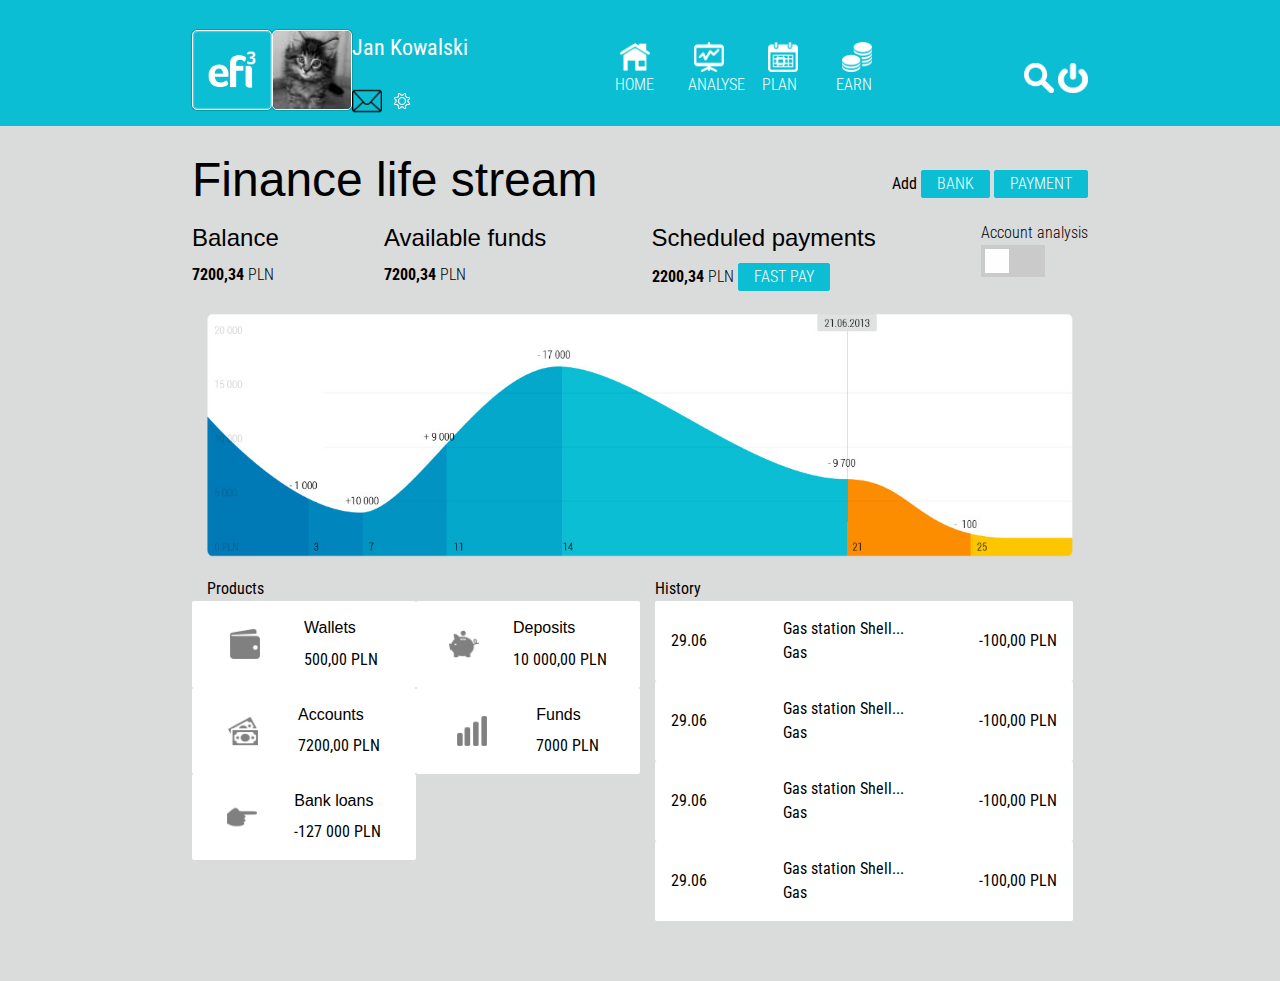
==== commit d48d87ad: "added products & history to dashboard" ====
--- a/dashboard_flex.html
+++ b/dashboard_flex.html
@@ -13,41 +13,41 @@
   <div class="dashboard_wrapper">
 
     <nav>
-       
-        <div class="user_box">
+
+      <div class="user_box">
         <div>
-            <img src="etc/ef_log.png" alt="logo" class="thumbnail"/>
-            </div>
-
-            <div>
-            <img src="etc/user_thumbnail.jpg" alt="User icon" class="thumbnail"/>
-            </div>
-
-            <div>
-            <p>Jan Kowalski</p>
-
-            <ul class="menu">
-              <img src="etc/envelope.png" class="icon" alt="Messages"/>
-              <img src="etc/settings.png" class="icon"/ alt="Settings">
-            </ul>
-            </div>
-        </div>
-
-        <div class="nav_box">
-
-            <ul class="menu">
-              <li class="nav_link"><a href=""><img src="etc/home.png" class="icon"/><p>HOME</p></a></li>
-              <li class="nav_link"><a href=""><img src="etc/analyze.png" class="icon"/><p>ANALYSE</p></a></li>
-              <li class="nav_link"><a href=""><img src="etc/plan.png" class="icon"/><p>PLAN</p></a></li>
-              <li class="nav_link"><a href=""><img src="etc/earn.png" class="icon"/><p>EARN</p></a></li>
-            </ul>
-
+          <img src="etc/ef_log.png" alt="logo" class="thumbnail"/>
         </div>
 
         <div>
-          <a href=""><img src="etc/search.png" class="icon"/></a>
-          <a href=""><img src="etc/logout.png" class="icon"/></a>
+          <img src="etc/user_thumbnail.jpg" alt="User icon" class="thumbnail"/>
         </div>
+
+        <div>
+          <p>Jan Kowalski</p>
+
+          <ul class="menu">
+            <img src="etc/envelope.png" class="icon" alt="Messages"/>
+            <img src="etc/settings.png" class="icon"/ alt="Settings">
+          </ul>
+        </div>
+      </div>
+
+      <div class="nav_box">
+
+        <ul class="menu">
+          <li class="nav_link"><a href=""><img src="etc/home.png" class="icon"/><p>HOME</p></a></li>
+          <li class="nav_link"><a href=""><img src="etc/analyze.png" class="icon"/><p>ANALYSE</p></a></li>
+          <li class="nav_link"><a href=""><img src="etc/plan.png" class="icon"/><p>PLAN</p></a></li>
+          <li class="nav_link"><a href=""><img src="etc/earn.png" class="icon"/><p>EARN</p></a></li>
+        </ul>
+
+      </div>
+
+      <div>
+        <a href=""><img src="etc/search.png" class="icon"/></a>
+        <a href=""><img src="etc/logout.png" class="icon"/></a>
+      </div>
 
     </nav>
 
@@ -55,55 +55,137 @@
 
       <main>
 
-          <div class="dashboard_header">
-            <h1>Finance life stream</h1>
-            <span>Add
+        <div class="dashboard_header">
+          <h1>Finance life stream</h1>
+          <span>Add
             <button type="submit">BANK</button>
             <button type="submit">PAYMENT</button>
+          </span>
+        </div>
+
+        <div class="finance_stream">
+          <div>
+            <h2>Balance</h2>
+            <span class="quantity">7200,34</span> <span>PLN</span>
+          </div>
+
+          <div>
+            <h2>Available funds</h2>
+            <span class="quantity">7200,34</span> <span>PLN</span>
+          </div>
+
+          <div>
+            <h2>Scheduled payments</h2>
+            <span class="quantity">2200,34</span> <span>PLN</span> <button>FAST PAY</button>
+          </div>
+
+          <div>            
+            <span>Account analysis
+              <div class="switch">
+                <input class="switch-input" id="analysis_switch" type="checkbox" name="analysis_switch">
+                <label class="switch-paddle" for="analysis_switch">
+                </label>
+              </div>
             </span>
           </div>
-
-          <div class="finance_data">
-            <div>
-            <h2>Balance</h2>
-            <span class="quantity">7200,34</span> <span>PLN</span>
-            </div>
-
-            <div>
-            <h2>Available funds</h2>
-            <span class="quantity">7200,34</span> <span>PLN</span>
-            </div>
-
-            <div>
-            <h2>Scheduled payments</h2>
-            <span class="quantity">2200,34</span> <span>PLN</span> <button>FAST PAY</button>
-            </div>
-
-            <div>            
-            <span>Account analysis
-            <div class="switch">
-              <input class="switch-input" id="analysis_switch" type="checkbox" name="analysis_switch">
-              <label class="switch-paddle" for="analysis_switch">
-              </label>
-            </div>
-            </span>
-            </div>
-          </div>
+        </div>
 
         <div class="row column small-12">
           <img src="etc/chart_placeholder.jpg"/>
         </div> 
 
-      
+
+        <div class="finance_data row">
+          <div class="column small-12 medium-6">
+            Products
+            <div class="row">
+              <div class="product_box column small-12 medium-6">
+                <img src="etc/wallet.png" class="icon"/>
+                <div>
+                  <h2>Wallets</h2>
+                  <span>500,00 PLN</span>
+                </div>
+              </div>
+              <div class="product_box column small-12 medium-6">
+                <img src="etc/deposits.png" class="icon"/>
+                <div>
+                  <h2>Deposits</h2>
+                  <span>10 000,00 PLN</span>
+                </div>
+              </div>
+            </div>
+            <div class="row">
+              <div class="product_box column small-12 medium-6">
+                <img src="etc/accounts.png" class="icon"/>
+                <div>
+                  <h2>Accounts</h2>
+                  <span>7200,00 PLN</span>
+                </div>
+              </div>
+              <div class="product_box column small-12 medium-6">
+                <img src="etc/funds.png" class="icon"/>
+                <div>
+                  <h2>Funds</h2>
+                  <span>7000 PLN</span>
+                </div>
+              </div>
+            </div>
+            <div class="row">
+              <div class="product_box column small-12 medium-6">
+                <img src="etc/loans.png" class="icon"/>
+                <div>
+                  <h2>Bank loans</h2>
+                  <span>-127 000 PLN</span>
+                </div>
+              </div>
+            </div>
+          </div>
+          <div class="column small-12 medium-6">
+            History
+            <div class="history_box column small-12">
+              <div class="history_date">29.06</div>
+              <div class="history_transaction">
+                <span class="transaction_location">Gas station Shell...</span>
+                <span class="transaction_type">Gas</span>
+              </div>
+              <div class="history_amount"><span>-100,00</span> PLN
+              </div>
+            </div>
+            <div class="history_box column small-12">
+              <div class="history_date">29.06</div>
+              <div class="history_transaction">
+                <span class="transaction_location">Gas station Shell...</span>
+                <span class="transaction_type">Gas</span>
+              </div>
+              <div class="history_amount"><span>-100,00</span> PLN</div>
+            </div>
+            <div class="history_box column small-12">
+              <div class="history_date">29.06</div>
+              <div class="history_transaction">
+                <span class="transaction_location">Gas station Shell...</span>
+                <span class="transaction_type">Gas</span>
+              </div>
+              <div class="history_amount"><span>-100,00</span> PLN</div>
+            </div>
+            <div class="history_box column small-12">
+              <div class="history_date">29.06</div>
+              <div class="history_transaction">
+                <span class="transaction_location">Gas station Shell...</span>
+                <span class="transaction_type">Gas</span>
+              </div>
+              <div class="history_amount"><span>-100,00</span> PLN</div>
+            </div>
+          </div>
+        </div>
       </main>
 
-  </div>
+    </div>
 
 
-  <script src="bower_components/jquery/dist/jquery.js"></script>
-  <script src="bower_components/what-input/dist/what-input.js"></script>
-  <script src="bower_components/foundation-sites/dist/js/foundation.js"></script>
-  <script src="js/app.js"></script>
-  <script src="js/login.js"></script>
-</body>
-</html>
+    <script src="bower_components/jquery/dist/jquery.js"></script>
+    <script src="bower_components/what-input/dist/what-input.js"></script>
+    <script src="bower_components/foundation-sites/dist/js/foundation.js"></script>
+    <script src="js/app.js"></script>
+    <script src="js/login.js"></script>
+  </body>
+  </html>
--- a/css/app.css
+++ b/css/app.css
@@ -1 +1 @@
-@import url("https://fonts.googleapis.com/css?family=Roboto+Condensed:300,400,700");@media print, screen and (min-width: 40em){.reveal,.reveal.tiny,.reveal.small,.reveal.large{right:auto;left:auto;margin:0 auto}}/*! normalize-scss | MIT/GPLv2 License | bit.ly/normalize-scss */html{font-family:sans-serif;line-height:1.15;-ms-text-size-adjust:100%;-webkit-text-size-adjust:100%}body{margin:0}article,aside,footer,header,nav,section{display:block}h1{font-size:2em;margin:0.67em 0}figcaption,figure{display:block}figure{margin:1em 40px}hr{box-sizing:content-box;height:0;overflow:visible}main{display:block}pre{font-family:monospace, monospace;font-size:1em}a{background-color:transparent;-webkit-text-decoration-skip:objects}a:active,a:hover{outline-width:0}abbr[title]{border-bottom:none;text-decoration:underline;text-decoration:underline dotted}b,strong{font-weight:inherit}b,strong{font-weight:bolder}code,kbd,samp{font-family:monospace, monospace;font-size:1em}dfn{font-style:italic}mark{background-color:#ff0;color:#000}small{font-size:80%}sub,sup{font-size:75%;line-height:0;position:relative;vertical-align:baseline}sub{bottom:-0.25em}sup{top:-0.5em}audio,video{display:inline-block}audio:not([controls]){display:none;height:0}img{border-style:none}svg:not(:root){overflow:hidden}button,input,optgroup,select,textarea{font-family:sans-serif;font-size:100%;line-height:1.15;margin:0}button{overflow:visible}button,select{text-transform:none}button,html [type="button"],[type="reset"],[type="submit"]{-webkit-appearance:button}button::-moz-focus-inner,[type="button"]::-moz-focus-inner,[type="reset"]::-moz-focus-inner,[type="submit"]::-moz-focus-inner{border-style:none;padding:0}button:-moz-focusring,[type="button"]:-moz-focusring,[type="reset"]:-moz-focusring,[type="submit"]:-moz-focusring{outline:1px dotted ButtonText}input{overflow:visible}[type="checkbox"],[type="radio"]{box-sizing:border-box;padding:0}[type="number"]::-webkit-inner-spin-button,[type="number"]::-webkit-outer-spin-button{height:auto}[type="search"]{-webkit-appearance:textfield;outline-offset:-2px}[type="search"]::-webkit-search-cancel-button,[type="search"]::-webkit-search-decoration{-webkit-appearance:none}::-webkit-file-upload-button{-webkit-appearance:button;font:inherit}fieldset{border:1px solid #c0c0c0;margin:0 2px;padding:0.35em 0.625em 0.75em}legend{box-sizing:border-box;display:table;max-width:100%;padding:0;color:inherit;white-space:normal}progress{display:inline-block;vertical-align:baseline}textarea{overflow:auto}details{display:block}summary{display:list-item}menu{display:block}canvas{display:inline-block}template{display:none}[hidden]{display:none}.foundation-mq{font-family:"small=0em&medium=40em&large=64em&xlarge=75em&xxlarge=90em"}html{box-sizing:border-box;font-size:100%}*,*::before,*::after{box-sizing:inherit}body{margin:0;padding:0;background:#fefefe;font-family:"Helvetica Neue",Helvetica,Roboto,Arial,sans-serif;font-weight:normal;line-height:1.5;color:#0a0a0a;-webkit-font-smoothing:antialiased;-moz-osx-font-smoothing:grayscale}img{display:inline-block;vertical-align:middle;max-width:100%;height:auto;-ms-interpolation-mode:bicubic}textarea{height:auto;min-height:50px;border-radius:0}select{box-sizing:border-box;width:100%;border-radius:0}.map_canvas img,.map_canvas embed,.map_canvas object,.mqa-display img,.mqa-display embed,.mqa-display object{max-width:none !important}button{padding:0;-webkit-appearance:none;-moz-appearance:none;appearance:none;border:0;border-radius:0;background:transparent;line-height:1}[data-whatinput='mouse'] button{outline:0}pre{overflow:auto}button,input,optgroup,select,textarea{font-family:inherit}.is-visible{display:block !important}.is-hidden{display:none !important}.row{max-width:75rem;margin-right:auto;margin-left:auto}.row::before,.row::after{display:table;content:' ';-ms-flex-preferred-size:0;flex-basis:0;-ms-flex-order:1;order:1}.row::after{clear:both}.row.collapse>.column,.row.collapse>.columns{padding-right:0;padding-left:0}.row .row{margin-right:-.625rem;margin-left:-.625rem}@media print, screen and (min-width: 40em){.row .row{margin-right:-.9375rem;margin-left:-.9375rem}}@media print, screen and (min-width: 64em){.row .row{margin-right:-.9375rem;margin-left:-.9375rem}}.row .row.collapse{margin-right:0;margin-left:0}.row.expanded{max-width:none}.row.expanded .row{margin-right:auto;margin-left:auto}.row:not(.expanded) .row{max-width:none}.row.gutter-small>.column,.row.gutter-small>.columns{padding-right:.625rem;padding-left:.625rem}.row.gutter-medium>.column,.row.gutter-medium>.columns{padding-right:.9375rem;padding-left:.9375rem}.column,.columns{width:100%;float:left;padding-right:.625rem;padding-left:.625rem}@media print, screen and (min-width: 40em){.column,.columns{padding-right:.9375rem;padding-left:.9375rem}}.column:last-child:not(:first-child),.columns:last-child:not(:first-child){float:right}.column.end:last-child:last-child,.end.columns:last-child:last-child{float:left}.column.row.row,.row.row.columns{float:none}.row .column.row.row,.row .row.row.columns{margin-right:0;margin-left:0;padding-right:0;padding-left:0}.small-1{width:8.33333%}.small-push-1{position:relative;left:8.33333%}.small-pull-1{position:relative;left:-8.33333%}.small-offset-0{margin-left:0%}.small-2{width:16.66667%}.small-push-2{position:relative;left:16.66667%}.small-pull-2{position:relative;left:-16.66667%}.small-offset-1{margin-left:8.33333%}.small-3{width:25%}.small-push-3{position:relative;left:25%}.small-pull-3{position:relative;left:-25%}.small-offset-2{margin-left:16.66667%}.small-4{width:33.33333%}.small-push-4{position:relative;left:33.33333%}.small-pull-4{position:relative;left:-33.33333%}.small-offset-3{margin-left:25%}.small-5{width:41.66667%}.small-push-5{position:relative;left:41.66667%}.small-pull-5{position:relative;left:-41.66667%}.small-offset-4{margin-left:33.33333%}.small-6{width:50%}.small-push-6{position:relative;left:50%}.small-pull-6{position:relative;left:-50%}.small-offset-5{margin-left:41.66667%}.small-7{width:58.33333%}.small-push-7{position:relative;left:58.33333%}.small-pull-7{position:relative;left:-58.33333%}.small-offset-6{margin-left:50%}.small-8{width:66.66667%}.small-push-8{position:relative;left:66.66667%}.small-pull-8{position:relative;left:-66.66667%}.small-offset-7{margin-left:58.33333%}.small-9{width:75%}.small-push-9{position:relative;left:75%}.small-pull-9{position:relative;left:-75%}.small-offset-8{margin-left:66.66667%}.small-10{width:83.33333%}.small-push-10{position:relative;left:83.33333%}.small-pull-10{position:relative;left:-83.33333%}.small-offset-9{margin-left:75%}.small-11{width:91.66667%}.small-push-11{position:relative;left:91.66667%}.small-pull-11{position:relative;left:-91.66667%}.small-offset-10{margin-left:83.33333%}.small-12{width:100%}.small-offset-11{margin-left:91.66667%}.small-up-1>.column,.small-up-1>.columns{float:left;width:100%}.small-up-1>.column:nth-of-type(1n),.small-up-1>.columns:nth-of-type(1n){clear:none}.small-up-1>.column:nth-of-type(1n+1),.small-up-1>.columns:nth-of-type(1n+1){clear:both}.small-up-1>.column:last-child,.small-up-1>.columns:last-child{float:left}.small-up-2>.column,.small-up-2>.columns{float:left;width:50%}.small-up-2>.column:nth-of-type(1n),.small-up-2>.columns:nth-of-type(1n){clear:none}.small-up-2>.column:nth-of-type(2n+1),.small-up-2>.columns:nth-of-type(2n+1){clear:both}.small-up-2>.column:last-child,.small-up-2>.columns:last-child{float:left}.small-up-3>.column,.small-up-3>.columns{float:left;width:33.33333%}.small-up-3>.column:nth-of-type(1n),.small-up-3>.columns:nth-of-type(1n){clear:none}.small-up-3>.column:nth-of-type(3n+1),.small-up-3>.columns:nth-of-type(3n+1){clear:both}.small-up-3>.column:last-child,.small-up-3>.columns:last-child{float:left}.small-up-4>.column,.small-up-4>.columns{float:left;width:25%}.small-up-4>.column:nth-of-type(1n),.small-up-4>.columns:nth-of-type(1n){clear:none}.small-up-4>.column:nth-of-type(4n+1),.small-up-4>.columns:nth-of-type(4n+1){clear:both}.small-up-4>.column:last-child,.small-up-4>.columns:last-child{float:left}.small-up-5>.column,.small-up-5>.columns{float:left;width:20%}.small-up-5>.column:nth-of-type(1n),.small-up-5>.columns:nth-of-type(1n){clear:none}.small-up-5>.column:nth-of-type(5n+1),.small-up-5>.columns:nth-of-type(5n+1){clear:both}.small-up-5>.column:last-child,.small-up-5>.columns:last-child{float:left}.small-up-6>.column,.small-up-6>.columns{float:left;width:16.66667%}.small-up-6>.column:nth-of-type(1n),.small-up-6>.columns:nth-of-type(1n){clear:none}.small-up-6>.column:nth-of-type(6n+1),.small-up-6>.columns:nth-of-type(6n+1){clear:both}.small-up-6>.column:last-child,.small-up-6>.columns:last-child{float:left}.small-up-7>.column,.small-up-7>.columns{float:left;width:14.28571%}.small-up-7>.column:nth-of-type(1n),.small-up-7>.columns:nth-of-type(1n){clear:none}.small-up-7>.column:nth-of-type(7n+1),.small-up-7>.columns:nth-of-type(7n+1){clear:both}.small-up-7>.column:last-child,.small-up-7>.columns:last-child{float:left}.small-up-8>.column,.small-up-8>.columns{float:left;width:12.5%}.small-up-8>.column:nth-of-type(1n),.small-up-8>.columns:nth-of-type(1n){clear:none}.small-up-8>.column:nth-of-type(8n+1),.small-up-8>.columns:nth-of-type(8n+1){clear:both}.small-up-8>.column:last-child,.small-up-8>.columns:last-child{float:left}.small-collapse>.column,.small-collapse>.columns{padding-right:0;padding-left:0}.small-collapse .row{margin-right:0;margin-left:0}.expanded.row .small-collapse.row{margin-right:0;margin-left:0}.small-uncollapse>.column,.small-uncollapse>.columns{padding-right:.625rem;padding-left:.625rem}.small-centered{margin-right:auto;margin-left:auto}.small-centered,.small-centered:last-child:not(:first-child){float:none;clear:both}.small-uncentered,.small-push-0,.small-pull-0{position:static;float:left;margin-right:0;margin-left:0}@media print, screen and (min-width: 40em){.medium-1{width:8.33333%}.medium-push-1{position:relative;left:8.33333%}.medium-pull-1{position:relative;left:-8.33333%}.medium-offset-0{margin-left:0%}.medium-2{width:16.66667%}.medium-push-2{position:relative;left:16.66667%}.medium-pull-2{position:relative;left:-16.66667%}.medium-offset-1{margin-left:8.33333%}.medium-3{width:25%}.medium-push-3{position:relative;left:25%}.medium-pull-3{position:relative;left:-25%}.medium-offset-2{margin-left:16.66667%}.medium-4{width:33.33333%}.medium-push-4{position:relative;left:33.33333%}.medium-pull-4{position:relative;left:-33.33333%}.medium-offset-3{margin-left:25%}.medium-5{width:41.66667%}.medium-push-5{position:relative;left:41.66667%}.medium-pull-5{position:relative;left:-41.66667%}.medium-offset-4{margin-left:33.33333%}.medium-6{width:50%}.medium-push-6{position:relative;left:50%}.medium-pull-6{position:relative;left:-50%}.medium-offset-5{margin-left:41.66667%}.medium-7{width:58.33333%}.medium-push-7{position:relative;left:58.33333%}.medium-pull-7{position:relative;left:-58.33333%}.medium-offset-6{margin-left:50%}.medium-8{width:66.66667%}.medium-push-8{position:relative;left:66.66667%}.medium-pull-8{position:relative;left:-66.66667%}.medium-offset-7{margin-left:58.33333%}.medium-9{width:75%}.medium-push-9{position:relative;left:75%}.medium-pull-9{position:relative;left:-75%}.medium-offset-8{margin-left:66.66667%}.medium-10{width:83.33333%}.medium-push-10{position:relative;left:83.33333%}.medium-pull-10{position:relative;left:-83.33333%}.medium-offset-9{margin-left:75%}.medium-11{width:91.66667%}.medium-push-11{position:relative;left:91.66667%}.medium-pull-11{position:relative;left:-91.66667%}.medium-offset-10{margin-left:83.33333%}.medium-12{width:100%}.medium-offset-11{margin-left:91.66667%}.medium-up-1>.column,.medium-up-1>.columns{float:left;width:100%}.medium-up-1>.column:nth-of-type(1n),.medium-up-1>.columns:nth-of-type(1n){clear:none}.medium-up-1>.column:nth-of-type(1n+1),.medium-up-1>.columns:nth-of-type(1n+1){clear:both}.medium-up-1>.column:last-child,.medium-up-1>.columns:last-child{float:left}.medium-up-2>.column,.medium-up-2>.columns{float:left;width:50%}.medium-up-2>.column:nth-of-type(1n),.medium-up-2>.columns:nth-of-type(1n){clear:none}.medium-up-2>.column:nth-of-type(2n+1),.medium-up-2>.columns:nth-of-type(2n+1){clear:both}.medium-up-2>.column:last-child,.medium-up-2>.columns:last-child{float:left}.medium-up-3>.column,.medium-up-3>.columns{float:left;width:33.33333%}.medium-up-3>.column:nth-of-type(1n),.medium-up-3>.columns:nth-of-type(1n){clear:none}.medium-up-3>.column:nth-of-type(3n+1),.medium-up-3>.columns:nth-of-type(3n+1){clear:both}.medium-up-3>.column:last-child,.medium-up-3>.columns:last-child{float:left}.medium-up-4>.column,.medium-up-4>.columns{float:left;width:25%}.medium-up-4>.column:nth-of-type(1n),.medium-up-4>.columns:nth-of-type(1n){clear:none}.medium-up-4>.column:nth-of-type(4n+1),.medium-up-4>.columns:nth-of-type(4n+1){clear:both}.medium-up-4>.column:last-child,.medium-up-4>.columns:last-child{float:left}.medium-up-5>.column,.medium-up-5>.columns{float:left;width:20%}.medium-up-5>.column:nth-of-type(1n),.medium-up-5>.columns:nth-of-type(1n){clear:none}.medium-up-5>.column:nth-of-type(5n+1),.medium-up-5>.columns:nth-of-type(5n+1){clear:both}.medium-up-5>.column:last-child,.medium-up-5>.columns:last-child{float:left}.medium-up-6>.column,.medium-up-6>.columns{float:left;width:16.66667%}.medium-up-6>.column:nth-of-type(1n),.medium-up-6>.columns:nth-of-type(1n){clear:none}.medium-up-6>.column:nth-of-type(6n+1),.medium-up-6>.columns:nth-of-type(6n+1){clear:both}.medium-up-6>.column:last-child,.medium-up-6>.columns:last-child{float:left}.medium-up-7>.column,.medium-up-7>.columns{float:left;width:14.28571%}.medium-up-7>.column:nth-of-type(1n),.medium-up-7>.columns:nth-of-type(1n){clear:none}.medium-up-7>.column:nth-of-type(7n+1),.medium-up-7>.columns:nth-of-type(7n+1){clear:both}.medium-up-7>.column:last-child,.medium-up-7>.columns:last-child{float:left}.medium-up-8>.column,.medium-up-8>.columns{float:left;width:12.5%}.medium-up-8>.column:nth-of-type(1n),.medium-up-8>.columns:nth-of-type(1n){clear:none}.medium-up-8>.column:nth-of-type(8n+1),.medium-up-8>.columns:nth-of-type(8n+1){clear:both}.medium-up-8>.column:last-child,.medium-up-8>.columns:last-child{float:left}.medium-collapse>.column,.medium-collapse>.columns{padding-right:0;padding-left:0}.medium-collapse .row{margin-right:0;margin-left:0}.expanded.row .medium-collapse.row{margin-right:0;margin-left:0}.medium-uncollapse>.column,.medium-uncollapse>.columns{padding-right:.9375rem;padding-left:.9375rem}.medium-centered{margin-right:auto;margin-left:auto}.medium-centered,.medium-centered:last-child:not(:first-child){float:none;clear:both}.medium-uncentered,.medium-push-0,.medium-pull-0{position:static;float:left;margin-right:0;margin-left:0}}@media print, screen and (min-width: 64em){.large-1{width:8.33333%}.large-push-1{position:relative;left:8.33333%}.large-pull-1{position:relative;left:-8.33333%}.large-offset-0{margin-left:0%}.large-2{width:16.66667%}.large-push-2{position:relative;left:16.66667%}.large-pull-2{position:relative;left:-16.66667%}.large-offset-1{margin-left:8.33333%}.large-3{width:25%}.large-push-3{position:relative;left:25%}.large-pull-3{position:relative;left:-25%}.large-offset-2{margin-left:16.66667%}.large-4{width:33.33333%}.large-push-4{position:relative;left:33.33333%}.large-pull-4{position:relative;left:-33.33333%}.large-offset-3{margin-left:25%}.large-5{width:41.66667%}.large-push-5{position:relative;left:41.66667%}.large-pull-5{position:relative;left:-41.66667%}.large-offset-4{margin-left:33.33333%}.large-6{width:50%}.large-push-6{position:relative;left:50%}.large-pull-6{position:relative;left:-50%}.large-offset-5{margin-left:41.66667%}.large-7{width:58.33333%}.large-push-7{position:relative;left:58.33333%}.large-pull-7{position:relative;left:-58.33333%}.large-offset-6{margin-left:50%}.large-8{width:66.66667%}.large-push-8{position:relative;left:66.66667%}.large-pull-8{position:relative;left:-66.66667%}.large-offset-7{margin-left:58.33333%}.large-9{width:75%}.large-push-9{position:relative;left:75%}.large-pull-9{position:relative;left:-75%}.large-offset-8{margin-left:66.66667%}.large-10{width:83.33333%}.large-push-10{position:relative;left:83.33333%}.large-pull-10{position:relative;left:-83.33333%}.large-offset-9{margin-left:75%}.large-11{width:91.66667%}.large-push-11{position:relative;left:91.66667%}.large-pull-11{position:relative;left:-91.66667%}.large-offset-10{margin-left:83.33333%}.large-12{width:100%}.large-offset-11{margin-left:91.66667%}.large-up-1>.column,.large-up-1>.columns{float:left;width:100%}.large-up-1>.column:nth-of-type(1n),.large-up-1>.columns:nth-of-type(1n){clear:none}.large-up-1>.column:nth-of-type(1n+1),.large-up-1>.columns:nth-of-type(1n+1){clear:both}.large-up-1>.column:last-child,.large-up-1>.columns:last-child{float:left}.large-up-2>.column,.large-up-2>.columns{float:left;width:50%}.large-up-2>.column:nth-of-type(1n),.large-up-2>.columns:nth-of-type(1n){clear:none}.large-up-2>.column:nth-of-type(2n+1),.large-up-2>.columns:nth-of-type(2n+1){clear:both}.large-up-2>.column:last-child,.large-up-2>.columns:last-child{float:left}.large-up-3>.column,.large-up-3>.columns{float:left;width:33.33333%}.large-up-3>.column:nth-of-type(1n),.large-up-3>.columns:nth-of-type(1n){clear:none}.large-up-3>.column:nth-of-type(3n+1),.large-up-3>.columns:nth-of-type(3n+1){clear:both}.large-up-3>.column:last-child,.large-up-3>.columns:last-child{float:left}.large-up-4>.column,.large-up-4>.columns{float:left;width:25%}.large-up-4>.column:nth-of-type(1n),.large-up-4>.columns:nth-of-type(1n){clear:none}.large-up-4>.column:nth-of-type(4n+1),.large-up-4>.columns:nth-of-type(4n+1){clear:both}.large-up-4>.column:last-child,.large-up-4>.columns:last-child{float:left}.large-up-5>.column,.large-up-5>.columns{float:left;width:20%}.large-up-5>.column:nth-of-type(1n),.large-up-5>.columns:nth-of-type(1n){clear:none}.large-up-5>.column:nth-of-type(5n+1),.large-up-5>.columns:nth-of-type(5n+1){clear:both}.large-up-5>.column:last-child,.large-up-5>.columns:last-child{float:left}.large-up-6>.column,.large-up-6>.columns{float:left;width:16.66667%}.large-up-6>.column:nth-of-type(1n),.large-up-6>.columns:nth-of-type(1n){clear:none}.large-up-6>.column:nth-of-type(6n+1),.large-up-6>.columns:nth-of-type(6n+1){clear:both}.large-up-6>.column:last-child,.large-up-6>.columns:last-child{float:left}.large-up-7>.column,.large-up-7>.columns{float:left;width:14.28571%}.large-up-7>.column:nth-of-type(1n),.large-up-7>.columns:nth-of-type(1n){clear:none}.large-up-7>.column:nth-of-type(7n+1),.large-up-7>.columns:nth-of-type(7n+1){clear:both}.large-up-7>.column:last-child,.large-up-7>.columns:last-child{float:left}.large-up-8>.column,.large-up-8>.columns{float:left;width:12.5%}.large-up-8>.column:nth-of-type(1n),.large-up-8>.columns:nth-of-type(1n){clear:none}.large-up-8>.column:nth-of-type(8n+1),.large-up-8>.columns:nth-of-type(8n+1){clear:both}.large-up-8>.column:last-child,.large-up-8>.columns:last-child{float:left}.large-collapse>.column,.large-collapse>.columns{padding-right:0;padding-left:0}.large-collapse .row{margin-right:0;margin-left:0}.expanded.row .large-collapse.row{margin-right:0;margin-left:0}.large-uncollapse>.column,.large-uncollapse>.columns{padding-right:.9375rem;padding-left:.9375rem}.large-centered{margin-right:auto;margin-left:auto}.large-centered,.large-centered:last-child:not(:first-child){float:none;clear:both}.large-uncentered,.large-push-0,.large-pull-0{position:static;float:left;margin-right:0;margin-left:0}}.column-block{margin-bottom:1.25rem}.column-block>:last-child{margin-bottom:0}@media print, screen and (min-width: 40em){.column-block{margin-bottom:1.875rem}.column-block>:last-child{margin-bottom:0}}.row{max-width:75rem;margin-right:auto;margin-left:auto;display:-ms-flexbox;display:flex;-ms-flex-flow:row wrap;flex-flow:row wrap}.row .row{margin-right:-.625rem;margin-left:-.625rem}@media print, screen and (min-width: 40em){.row .row{margin-right:-.9375rem;margin-left:-.9375rem}}@media print, screen and (min-width: 64em){.row .row{margin-right:-.9375rem;margin-left:-.9375rem}}.row .row.collapse{margin-right:0;margin-left:0}.row.expanded{max-width:none}.row.expanded .row{margin-right:auto;margin-left:auto}.row:not(.expanded) .row{max-width:none}.row.collapse>.column,.row.collapse>.columns{padding-right:0;padding-left:0}.row.is-collapse-child,.row.collapse>.column>.row,.row.collapse>.columns>.row{margin-right:0;margin-left:0}.column,.columns{-ms-flex:1 1 0px;flex:1 1 0px;padding-right:.625rem;padding-left:.625rem;min-width:0}@media print, screen and (min-width: 40em){.column,.columns{padding-right:.9375rem;padding-left:.9375rem}}.column.row.row,.row.row.columns{float:none;display:block}.row .column.row.row,.row .row.row.columns{margin-right:0;margin-left:0;padding-right:0;padding-left:0}.small-1{-ms-flex:0 0 8.33333%;flex:0 0 8.33333%;max-width:8.33333%}.small-offset-0{margin-left:0%}.small-2{-ms-flex:0 0 16.66667%;flex:0 0 16.66667%;max-width:16.66667%}.small-offset-1{margin-left:8.33333%}.small-3{-ms-flex:0 0 25%;flex:0 0 25%;max-width:25%}.small-offset-2{margin-left:16.66667%}.small-4{-ms-flex:0 0 33.33333%;flex:0 0 33.33333%;max-width:33.33333%}.small-offset-3{margin-left:25%}.small-5{-ms-flex:0 0 41.66667%;flex:0 0 41.66667%;max-width:41.66667%}.small-offset-4{margin-left:33.33333%}.small-6{-ms-flex:0 0 50%;flex:0 0 50%;max-width:50%}.small-offset-5{margin-left:41.66667%}.small-7{-ms-flex:0 0 58.33333%;flex:0 0 58.33333%;max-width:58.33333%}.small-offset-6{margin-left:50%}.small-8{-ms-flex:0 0 66.66667%;flex:0 0 66.66667%;max-width:66.66667%}.small-offset-7{margin-left:58.33333%}.small-9{-ms-flex:0 0 75%;flex:0 0 75%;max-width:75%}.small-offset-8{margin-left:66.66667%}.small-10{-ms-flex:0 0 83.33333%;flex:0 0 83.33333%;max-width:83.33333%}.small-offset-9{margin-left:75%}.small-11{-ms-flex:0 0 91.66667%;flex:0 0 91.66667%;max-width:91.66667%}.small-offset-10{margin-left:83.33333%}.small-12{-ms-flex:0 0 100%;flex:0 0 100%;max-width:100%}.small-offset-11{margin-left:91.66667%}.small-up-1{-ms-flex-wrap:wrap;flex-wrap:wrap}.small-up-1>.column,.small-up-1>.columns{-ms-flex:0 0 100%;flex:0 0 100%;max-width:100%}.small-up-2{-ms-flex-wrap:wrap;flex-wrap:wrap}.small-up-2>.column,.small-up-2>.columns{-ms-flex:0 0 50%;flex:0 0 50%;max-width:50%}.small-up-3{-ms-flex-wrap:wrap;flex-wrap:wrap}.small-up-3>.column,.small-up-3>.columns{-ms-flex:0 0 33.33333%;flex:0 0 33.33333%;max-width:33.33333%}.small-up-4{-ms-flex-wrap:wrap;flex-wrap:wrap}.small-up-4>.column,.small-up-4>.columns{-ms-flex:0 0 25%;flex:0 0 25%;max-width:25%}.small-up-5{-ms-flex-wrap:wrap;flex-wrap:wrap}.small-up-5>.column,.small-up-5>.columns{-ms-flex:0 0 20%;flex:0 0 20%;max-width:20%}.small-up-6{-ms-flex-wrap:wrap;flex-wrap:wrap}.small-up-6>.column,.small-up-6>.columns{-ms-flex:0 0 16.66667%;flex:0 0 16.66667%;max-width:16.66667%}.small-up-7{-ms-flex-wrap:wrap;flex-wrap:wrap}.small-up-7>.column,.small-up-7>.columns{-ms-flex:0 0 14.28571%;flex:0 0 14.28571%;max-width:14.28571%}.small-up-8{-ms-flex-wrap:wrap;flex-wrap:wrap}.small-up-8>.column,.small-up-8>.columns{-ms-flex:0 0 12.5%;flex:0 0 12.5%;max-width:12.5%}.small-collapse>.column,.small-collapse>.columns{padding-right:0;padding-left:0}.small-uncollapse>.column,.small-uncollapse>.columns{padding-right:.625rem;padding-left:.625rem}@media print, screen and (min-width: 40em){.medium-1{-ms-flex:0 0 8.33333%;flex:0 0 8.33333%;max-width:8.33333%}.medium-offset-0{margin-left:0%}.medium-2{-ms-flex:0 0 16.66667%;flex:0 0 16.66667%;max-width:16.66667%}.medium-offset-1{margin-left:8.33333%}.medium-3{-ms-flex:0 0 25%;flex:0 0 25%;max-width:25%}.medium-offset-2{margin-left:16.66667%}.medium-4{-ms-flex:0 0 33.33333%;flex:0 0 33.33333%;max-width:33.33333%}.medium-offset-3{margin-left:25%}.medium-5{-ms-flex:0 0 41.66667%;flex:0 0 41.66667%;max-width:41.66667%}.medium-offset-4{margin-left:33.33333%}.medium-6{-ms-flex:0 0 50%;flex:0 0 50%;max-width:50%}.medium-offset-5{margin-left:41.66667%}.medium-7{-ms-flex:0 0 58.33333%;flex:0 0 58.33333%;max-width:58.33333%}.medium-offset-6{margin-left:50%}.medium-8{-ms-flex:0 0 66.66667%;flex:0 0 66.66667%;max-width:66.66667%}.medium-offset-7{margin-left:58.33333%}.medium-9{-ms-flex:0 0 75%;flex:0 0 75%;max-width:75%}.medium-offset-8{margin-left:66.66667%}.medium-10{-ms-flex:0 0 83.33333%;flex:0 0 83.33333%;max-width:83.33333%}.medium-offset-9{margin-left:75%}.medium-11{-ms-flex:0 0 91.66667%;flex:0 0 91.66667%;max-width:91.66667%}.medium-offset-10{margin-left:83.33333%}.medium-12{-ms-flex:0 0 100%;flex:0 0 100%;max-width:100%}.medium-offset-11{margin-left:91.66667%}.medium-up-1{-ms-flex-wrap:wrap;flex-wrap:wrap}.medium-up-1>.column,.medium-up-1>.columns{-ms-flex:0 0 100%;flex:0 0 100%;max-width:100%}.medium-up-2{-ms-flex-wrap:wrap;flex-wrap:wrap}.medium-up-2>.column,.medium-up-2>.columns{-ms-flex:0 0 50%;flex:0 0 50%;max-width:50%}.medium-up-3{-ms-flex-wrap:wrap;flex-wrap:wrap}.medium-up-3>.column,.medium-up-3>.columns{-ms-flex:0 0 33.33333%;flex:0 0 33.33333%;max-width:33.33333%}.medium-up-4{-ms-flex-wrap:wrap;flex-wrap:wrap}.medium-up-4>.column,.medium-up-4>.columns{-ms-flex:0 0 25%;flex:0 0 25%;max-width:25%}.medium-up-5{-ms-flex-wrap:wrap;flex-wrap:wrap}.medium-up-5>.column,.medium-up-5>.columns{-ms-flex:0 0 20%;flex:0 0 20%;max-width:20%}.medium-up-6{-ms-flex-wrap:wrap;flex-wrap:wrap}.medium-up-6>.column,.medium-up-6>.columns{-ms-flex:0 0 16.66667%;flex:0 0 16.66667%;max-width:16.66667%}.medium-up-7{-ms-flex-wrap:wrap;flex-wrap:wrap}.medium-up-7>.column,.medium-up-7>.columns{-ms-flex:0 0 14.28571%;flex:0 0 14.28571%;max-width:14.28571%}.medium-up-8{-ms-flex-wrap:wrap;flex-wrap:wrap}.medium-up-8>.column,.medium-up-8>.columns{-ms-flex:0 0 12.5%;flex:0 0 12.5%;max-width:12.5%}}@media print, screen and (min-width: 40em) and (min-width: 40em){.medium-expand{-ms-flex:1 1 0px;flex:1 1 0px}}.row.small-unstack>.column,.row.small-unstack>.columns{-ms-flex:0 0 100%;flex:0 0 100%;-ms-flex:1 1 0px;flex:1 1 0px}@media print, screen and (min-width: 40em){.small-collapse>.column,.small-collapse>.columns{padding-right:0;padding-left:0}.small-uncollapse>.column,.small-uncollapse>.columns{padding-right:.625rem;padding-left:.625rem}}@media print, screen and (min-width: 64em){.large-1{-ms-flex:0 0 8.33333%;flex:0 0 8.33333%;max-width:8.33333%}.large-offset-0{margin-left:0%}.large-2{-ms-flex:0 0 16.66667%;flex:0 0 16.66667%;max-width:16.66667%}.large-offset-1{margin-left:8.33333%}.large-3{-ms-flex:0 0 25%;flex:0 0 25%;max-width:25%}.large-offset-2{margin-left:16.66667%}.large-4{-ms-flex:0 0 33.33333%;flex:0 0 33.33333%;max-width:33.33333%}.large-offset-3{margin-left:25%}.large-5{-ms-flex:0 0 41.66667%;flex:0 0 41.66667%;max-width:41.66667%}.large-offset-4{margin-left:33.33333%}.large-6{-ms-flex:0 0 50%;flex:0 0 50%;max-width:50%}.large-offset-5{margin-left:41.66667%}.large-7{-ms-flex:0 0 58.33333%;flex:0 0 58.33333%;max-width:58.33333%}.large-offset-6{margin-left:50%}.large-8{-ms-flex:0 0 66.66667%;flex:0 0 66.66667%;max-width:66.66667%}.large-offset-7{margin-left:58.33333%}.large-9{-ms-flex:0 0 75%;flex:0 0 75%;max-width:75%}.large-offset-8{margin-left:66.66667%}.large-10{-ms-flex:0 0 83.33333%;flex:0 0 83.33333%;max-width:83.33333%}.large-offset-9{margin-left:75%}.large-11{-ms-flex:0 0 91.66667%;flex:0 0 91.66667%;max-width:91.66667%}.large-offset-10{margin-left:83.33333%}.large-12{-ms-flex:0 0 100%;flex:0 0 100%;max-width:100%}.large-offset-11{margin-left:91.66667%}.large-up-1{-ms-flex-wrap:wrap;flex-wrap:wrap}.large-up-1>.column,.large-up-1>.columns{-ms-flex:0 0 100%;flex:0 0 100%;max-width:100%}.large-up-2{-ms-flex-wrap:wrap;flex-wrap:wrap}.large-up-2>.column,.large-up-2>.columns{-ms-flex:0 0 50%;flex:0 0 50%;max-width:50%}.large-up-3{-ms-flex-wrap:wrap;flex-wrap:wrap}.large-up-3>.column,.large-up-3>.columns{-ms-flex:0 0 33.33333%;flex:0 0 33.33333%;max-width:33.33333%}.large-up-4{-ms-flex-wrap:wrap;flex-wrap:wrap}.large-up-4>.column,.large-up-4>.columns{-ms-flex:0 0 25%;flex:0 0 25%;max-width:25%}.large-up-5{-ms-flex-wrap:wrap;flex-wrap:wrap}.large-up-5>.column,.large-up-5>.columns{-ms-flex:0 0 20%;flex:0 0 20%;max-width:20%}.large-up-6{-ms-flex-wrap:wrap;flex-wrap:wrap}.large-up-6>.column,.large-up-6>.columns{-ms-flex:0 0 16.66667%;flex:0 0 16.66667%;max-width:16.66667%}.large-up-7{-ms-flex-wrap:wrap;flex-wrap:wrap}.large-up-7>.column,.large-up-7>.columns{-ms-flex:0 0 14.28571%;flex:0 0 14.28571%;max-width:14.28571%}.large-up-8{-ms-flex-wrap:wrap;flex-wrap:wrap}.large-up-8>.column,.large-up-8>.columns{-ms-flex:0 0 12.5%;flex:0 0 12.5%;max-width:12.5%}}@media print, screen and (min-width: 64em) and (min-width: 64em){.large-expand{-ms-flex:1 1 0px;flex:1 1 0px}}.row.small-unstack>.column,.row.small-unstack>.columns{-ms-flex:0 0 100%;flex:0 0 100%;-ms-flex:1 1 0px;flex:1 1 0px}@media print, screen and (min-width: 64em){.small-collapse>.column,.small-collapse>.columns{padding-right:0;padding-left:0}.small-uncollapse>.column,.small-uncollapse>.columns{padding-right:.625rem;padding-left:.625rem}}.shrink{-ms-flex:0 0 auto;flex:0 0 auto;max-width:100%}.column-block{margin-bottom:1.25rem}.column-block>:last-child{margin-bottom:0}@media print, screen and (min-width: 40em){.column-block{margin-bottom:1.875rem}.column-block>:last-child{margin-bottom:0}}div,dl,dt,dd,ul,ol,li,h1,h2,h3,h4,h5,h6,pre,form,p,blockquote,th,td{margin:0;padding:0}p{margin-bottom:1rem;font-size:inherit;line-height:1.6;text-rendering:optimizeLegibility}em,i{font-style:italic;line-height:inherit}strong,b{font-weight:bold;line-height:inherit}small{font-size:80%;line-height:inherit}h1,h2,h3,h4,h5,h6{font-family:"Helvetica Neue",Helvetica,Roboto,Arial,sans-serif;font-style:normal;font-weight:normal;color:inherit;text-rendering:optimizeLegibility}h1 small,h2 small,h3 small,h4 small,h5 small,h6 small{line-height:0;color:#cacaca}h1{font-size:1.5rem;line-height:1.4;margin-top:0;margin-bottom:.5rem}h2{font-size:1.25rem;line-height:1.4;margin-top:0;margin-bottom:.5rem}h3{font-size:1.1875rem;line-height:1.4;margin-top:0;margin-bottom:.5rem}h4{font-size:1.125rem;line-height:1.4;margin-top:0;margin-bottom:.5rem}h5{font-size:1.0625rem;line-height:1.4;margin-top:0;margin-bottom:.5rem}h6{font-size:1rem;line-height:1.4;margin-top:0;margin-bottom:.5rem}@media print, screen and (min-width: 40em){h1{font-size:3rem}h2{font-size:2.5rem}h3{font-size:1.9375rem}h4{font-size:1.5625rem}h5{font-size:1.25rem}h6{font-size:1rem}}a{line-height:inherit;color:#1779ba;text-decoration:none;cursor:pointer}a:hover,a:focus{color:#1468a0}a img{border:0}hr{clear:both;max-width:75rem;height:0;margin:1.25rem auto;border-top:0;border-right:0;border-bottom:1px solid #cacaca;border-left:0}ul,ol,dl{margin-bottom:1rem;list-style-position:outside;line-height:1.6}li{font-size:inherit}ul{margin-left:1.25rem;list-style-type:disc}ol{margin-left:1.25rem}ul ul,ol ul,ul ol,ol ol{margin-left:1.25rem;margin-bottom:0}dl{margin-bottom:1rem}dl dt{margin-bottom:.3rem;font-weight:bold}blockquote{margin:0 0 1rem;padding:.5625rem 1.25rem 0 1.1875rem;border-left:1px solid #cacaca}blockquote,blockquote p{line-height:1.6;color:#8a8a8a}cite{display:block;font-size:.8125rem;color:#8a8a8a}cite:before{content:"— "}abbr,abbr[title]{border-bottom:1px dotted #0a0a0a;cursor:help;text-decoration:none}figure{margin:0}code{padding:.125rem .3125rem .0625rem;border:1px solid #cacaca;background-color:#e6e6e6;font-family:Consolas,"Liberation Mono",Courier,monospace;font-weight:normal;color:#0a0a0a}kbd{margin:0;padding:.125rem .25rem 0;background-color:#e6e6e6;font-family:Consolas,"Liberation Mono",Courier,monospace;color:#0a0a0a}.subheader{margin-top:.2rem;margin-bottom:.5rem;font-weight:normal;line-height:1.4;color:#8a8a8a}.lead{font-size:125%;line-height:1.6}.stat{font-size:2.5rem;line-height:1}p+.stat{margin-top:-1rem}ul.no-bullet,ol.no-bullet{margin-left:0;list-style:none}.text-left{text-align:left}.text-right{text-align:right}.text-center{text-align:center}.text-justify{text-align:justify}@media print, screen and (min-width: 40em){.medium-text-left{text-align:left}.medium-text-right{text-align:right}.medium-text-center{text-align:center}.medium-text-justify{text-align:justify}}@media print, screen and (min-width: 64em){.large-text-left{text-align:left}.large-text-right{text-align:right}.large-text-center{text-align:center}.large-text-justify{text-align:justify}}.show-for-print{display:none !important}@media print{*{background:transparent !important;box-shadow:none !important;color:black !important;text-shadow:none !important}.show-for-print{display:block !important}.hide-for-print{display:none !important}table.show-for-print{display:table !important}thead.show-for-print{display:table-header-group !important}tbody.show-for-print{display:table-row-group !important}tr.show-for-print{display:table-row !important}td.show-for-print{display:table-cell !important}th.show-for-print{display:table-cell !important}a,a:visited{text-decoration:underline}a[href]:after{content:" (" attr(href) ")"}.ir a:after,a[href^='javascript:']:after,a[href^='#']:after{content:''}abbr[title]:after{content:" (" attr(title) ")"}pre,blockquote{border:1px solid #8a8a8a;page-break-inside:avoid}thead{display:table-header-group}tr,img{page-break-inside:avoid}img{max-width:100% !important}@page{margin:0.5cm}p,h2,h3{orphans:3;widows:3}h2,h3{page-break-after:avoid}.print-break-inside{page-break-inside:auto}}.button{display:inline-block;vertical-align:middle;margin:0 0 1rem 0;font-family:inherit;padding:0.85em 1em;-webkit-appearance:none;border:1px solid transparent;border-radius:0;transition:background-color 0.25s ease-out,color 0.25s ease-out;font-size:0.9rem;line-height:1;text-align:center;cursor:pointer;background-color:#1779ba;color:#fefefe}[data-whatinput='mouse'] .button{outline:0}.button:hover,.button:focus{background-color:#14679e;color:#fefefe}.button.tiny{font-size:.6rem}.button.small{font-size:.75rem}.button.large{font-size:1.25rem}.button.expanded{display:block;width:100%;margin-right:0;margin-left:0}.button.primary{background-color:#1779ba;color:#fefefe}.button.primary:hover,.button.primary:focus{background-color:#126195;color:#fefefe}.button.secondary{background-color:#767676;color:#fefefe}.button.secondary:hover,.button.secondary:focus{background-color:#5e5e5e;color:#fefefe}.button.success{background-color:#3adb76;color:#0a0a0a}.button.success:hover,.button.success:focus{background-color:#22bb5b;color:#0a0a0a}.button.warning{background-color:#ffae00;color:#0a0a0a}.button.warning:hover,.button.warning:focus{background-color:#cc8b00;color:#0a0a0a}.button.alert{background-color:#cc4b37;color:#fefefe}.button.alert:hover,.button.alert:focus{background-color:#a53b2a;color:#fefefe}.button.disabled,.button[disabled]{opacity:.25;cursor:not-allowed}.button.disabled,.button.disabled:hover,.button.disabled:focus,.button[disabled],.button[disabled]:hover,.button[disabled]:focus{background-color:#1779ba;color:#fefefe}.button.disabled.primary,.button[disabled].primary{opacity:.25;cursor:not-allowed}.button.disabled.primary,.button.disabled.primary:hover,.button.disabled.primary:focus,.button[disabled].primary,.button[disabled].primary:hover,.button[disabled].primary:focus{background-color:#1779ba;color:#fefefe}.button.disabled.secondary,.button[disabled].secondary{opacity:.25;cursor:not-allowed}.button.disabled.secondary,.button.disabled.secondary:hover,.button.disabled.secondary:focus,.button[disabled].secondary,.button[disabled].secondary:hover,.button[disabled].secondary:focus{background-color:#767676;color:#fefefe}.button.disabled.success,.button[disabled].success{opacity:.25;cursor:not-allowed}.button.disabled.success,.button.disabled.success:hover,.button.disabled.success:focus,.button[disabled].success,.button[disabled].success:hover,.button[disabled].success:focus{background-color:#3adb76;color:#0a0a0a}.button.disabled.warning,.button[disabled].warning{opacity:.25;cursor:not-allowed}.button.disabled.warning,.button.disabled.warning:hover,.button.disabled.warning:focus,.button[disabled].warning,.button[disabled].warning:hover,.button[disabled].warning:focus{background-color:#ffae00;color:#0a0a0a}.button.disabled.alert,.button[disabled].alert{opacity:.25;cursor:not-allowed}.button.disabled.alert,.button.disabled.alert:hover,.button.disabled.alert:focus,.button[disabled].alert,.button[disabled].alert:hover,.button[disabled].alert:focus{background-color:#cc4b37;color:#fefefe}.button.hollow{border:1px solid #1779ba;color:#1779ba}.button.hollow,.button.hollow:hover,.button.hollow:focus{background-color:transparent}.button.hollow.disabled,.button.hollow.disabled:hover,.button.hollow.disabled:focus,.button.hollow[disabled],.button.hollow[disabled]:hover,.button.hollow[disabled]:focus{background-color:transparent}.button.hollow:hover,.button.hollow:focus{border-color:#0c3d5d;color:#0c3d5d}.button.hollow:hover.disabled,.button.hollow:hover[disabled],.button.hollow:focus.disabled,.button.hollow:focus[disabled]{border:1px solid #1779ba;color:#1779ba}.button.hollow.primary{border:1px solid #1779ba;color:#1779ba}.button.hollow.primary:hover,.button.hollow.primary:focus{border-color:#0c3d5d;color:#0c3d5d}.button.hollow.primary:hover.disabled,.button.hollow.primary:hover[disabled],.button.hollow.primary:focus.disabled,.button.hollow.primary:focus[disabled]{border:1px solid #1779ba;color:#1779ba}.button.hollow.secondary{border:1px solid #767676;color:#767676}.button.hollow.secondary:hover,.button.hollow.secondary:focus{border-color:#3b3b3b;color:#3b3b3b}.button.hollow.secondary:hover.disabled,.button.hollow.secondary:hover[disabled],.button.hollow.secondary:focus.disabled,.button.hollow.secondary:focus[disabled]{border:1px solid #767676;color:#767676}.button.hollow.success{border:1px solid #3adb76;color:#3adb76}.button.hollow.success:hover,.button.hollow.success:focus{border-color:#157539;color:#157539}.button.hollow.success:hover.disabled,.button.hollow.success:hover[disabled],.button.hollow.success:focus.disabled,.button.hollow.success:focus[disabled]{border:1px solid #3adb76;color:#3adb76}.button.hollow.warning{border:1px solid #ffae00;color:#ffae00}.button.hollow.warning:hover,.button.hollow.warning:focus{border-color:#805700;color:#805700}.button.hollow.warning:hover.disabled,.button.hollow.warning:hover[disabled],.button.hollow.warning:focus.disabled,.button.hollow.warning:focus[disabled]{border:1px solid #ffae00;color:#ffae00}.button.hollow.alert{border:1px solid #cc4b37;color:#cc4b37}.button.hollow.alert:hover,.button.hollow.alert:focus{border-color:#67251a;color:#67251a}.button.hollow.alert:hover.disabled,.button.hollow.alert:hover[disabled],.button.hollow.alert:focus.disabled,.button.hollow.alert:focus[disabled]{border:1px solid #cc4b37;color:#cc4b37}.button.clear{border:1px solid #1779ba;color:#1779ba}.button.clear,.button.clear:hover,.button.clear:focus{background-color:transparent}.button.clear.disabled,.button.clear.disabled:hover,.button.clear.disabled:focus,.button.clear[disabled],.button.clear[disabled]:hover,.button.clear[disabled]:focus{background-color:transparent}.button.clear:hover,.button.clear:focus{border-color:#0c3d5d;color:#0c3d5d}.button.clear:hover.disabled,.button.clear:hover[disabled],.button.clear:focus.disabled,.button.clear:focus[disabled]{border:1px solid #1779ba;color:#1779ba}.button.clear,.button.clear.disabled,.button.clear[disabled],.button.clear:hover,.button.clear:hover.disabled,.button.clear:hover[disabled],.button.clear:focus,.button.clear:focus.disabled,.button.clear:focus[disabled]{border-color:transparent}.button.clear.primary{border:1px solid #1779ba;color:#1779ba}.button.clear.primary:hover,.button.clear.primary:focus{border-color:#0c3d5d;color:#0c3d5d}.button.clear.primary:hover.disabled,.button.clear.primary:hover[disabled],.button.clear.primary:focus.disabled,.button.clear.primary:focus[disabled]{border:1px solid #1779ba;color:#1779ba}.button.clear.primary,.button.clear.primary.disabled,.button.clear.primary[disabled],.button.clear.primary:hover,.button.clear.primary:hover.disabled,.button.clear.primary:hover[disabled],.button.clear.primary:focus,.button.clear.primary:focus.disabled,.button.clear.primary:focus[disabled]{border-color:transparent}.button.clear.secondary{border:1px solid #767676;color:#767676}.button.clear.secondary:hover,.button.clear.secondary:focus{border-color:#3b3b3b;color:#3b3b3b}.button.clear.secondary:hover.disabled,.button.clear.secondary:hover[disabled],.button.clear.secondary:focus.disabled,.button.clear.secondary:focus[disabled]{border:1px solid #767676;color:#767676}.button.clear.secondary,.button.clear.secondary.disabled,.button.clear.secondary[disabled],.button.clear.secondary:hover,.button.clear.secondary:hover.disabled,.button.clear.secondary:hover[disabled],.button.clear.secondary:focus,.button.clear.secondary:focus.disabled,.button.clear.secondary:focus[disabled]{border-color:transparent}.button.clear.success{border:1px solid #3adb76;color:#3adb76}.button.clear.success:hover,.button.clear.success:focus{border-color:#157539;color:#157539}.button.clear.success:hover.disabled,.button.clear.success:hover[disabled],.button.clear.success:focus.disabled,.button.clear.success:focus[disabled]{border:1px solid #3adb76;color:#3adb76}.button.clear.success,.button.clear.success.disabled,.button.clear.success[disabled],.button.clear.success:hover,.button.clear.success:hover.disabled,.button.clear.success:hover[disabled],.button.clear.success:focus,.button.clear.success:focus.disabled,.button.clear.success:focus[disabled]{border-color:transparent}.button.clear.warning{border:1px solid #ffae00;color:#ffae00}.button.clear.warning:hover,.button.clear.warning:focus{border-color:#805700;color:#805700}.button.clear.warning:hover.disabled,.button.clear.warning:hover[disabled],.button.clear.warning:focus.disabled,.button.clear.warning:focus[disabled]{border:1px solid #ffae00;color:#ffae00}.button.clear.warning,.button.clear.warning.disabled,.button.clear.warning[disabled],.button.clear.warning:hover,.button.clear.warning:hover.disabled,.button.clear.warning:hover[disabled],.button.clear.warning:focus,.button.clear.warning:focus.disabled,.button.clear.warning:focus[disabled]{border-color:transparent}.button.clear.alert{border:1px solid #cc4b37;color:#cc4b37}.button.clear.alert:hover,.button.clear.alert:focus{border-color:#67251a;color:#67251a}.button.clear.alert:hover.disabled,.button.clear.alert:hover[disabled],.button.clear.alert:focus.disabled,.button.clear.alert:focus[disabled]{border:1px solid #cc4b37;color:#cc4b37}.button.clear.alert,.button.clear.alert.disabled,.button.clear.alert[disabled],.button.clear.alert:hover,.button.clear.alert:hover.disabled,.button.clear.alert:hover[disabled],.button.clear.alert:focus,.button.clear.alert:focus.disabled,.button.clear.alert:focus[disabled]{border-color:transparent}.button.dropdown::after{display:block;width:0;height:0;border:inset .4em;content:'';border-bottom-width:0;border-top-style:solid;border-color:#fefefe transparent transparent;position:relative;top:0.4em;display:inline-block;float:right;margin-left:1em}.button.dropdown.hollow::after{border-top-color:#1779ba}.button.dropdown.hollow.primary::after{border-top-color:#1779ba}.button.dropdown.hollow.secondary::after{border-top-color:#767676}.button.dropdown.hollow.success::after{border-top-color:#3adb76}.button.dropdown.hollow.warning::after{border-top-color:#ffae00}.button.dropdown.hollow.alert::after{border-top-color:#cc4b37}.button.arrow-only::after{top:-0.1em;float:none;margin-left:0}[type='text'],[type='password'],[type='date'],[type='datetime'],[type='datetime-local'],[type='month'],[type='week'],[type='email'],[type='number'],[type='search'],[type='tel'],[type='time'],[type='url'],[type='color'],textarea{display:block;box-sizing:border-box;width:100%;height:2.4375rem;margin:0 0 1rem;padding:.5rem;border:1px solid #cacaca;border-radius:0;background-color:#fefefe;box-shadow:inset 0 1px 2px rgba(10,10,10,0.1);font-family:inherit;font-size:1rem;font-weight:normal;line-height:1.5;color:#0a0a0a;transition:box-shadow 0.5s,border-color 0.25s ease-in-out;-webkit-appearance:none;-moz-appearance:none;appearance:none}[type='text']:focus,[type='password']:focus,[type='date']:focus,[type='datetime']:focus,[type='datetime-local']:focus,[type='month']:focus,[type='week']:focus,[type='email']:focus,[type='number']:focus,[type='search']:focus,[type='tel']:focus,[type='time']:focus,[type='url']:focus,[type='color']:focus,textarea:focus{outline:none;border:1px solid #8a8a8a;background-color:#fefefe;box-shadow:0 0 5px #cacaca;transition:box-shadow 0.5s,border-color 0.25s ease-in-out}textarea{max-width:100%}textarea[rows]{height:auto}input::-webkit-input-placeholder,textarea::-webkit-input-placeholder{color:#cacaca}input:-ms-input-placeholder,textarea:-ms-input-placeholder{color:#cacaca}input::placeholder,textarea::placeholder{color:#cacaca}input:disabled,input[readonly],textarea:disabled,textarea[readonly]{background-color:#e6e6e6;cursor:not-allowed}[type='submit'],[type='button']{-webkit-appearance:none;-moz-appearance:none;appearance:none;border-radius:0}input[type='search']{box-sizing:border-box}[type='file'],[type='checkbox'],[type='radio']{margin:0 0 1rem}[type='checkbox']+label,[type='radio']+label{display:inline-block;vertical-align:baseline;margin-left:.5rem;margin-right:1rem;margin-bottom:0}[type='checkbox']+label[for],[type='radio']+label[for]{cursor:pointer}label>[type='checkbox'],label>[type='radio']{margin-right:.5rem}[type='file']{width:100%}label{display:block;margin:0;font-size:.875rem;font-weight:normal;line-height:1.8;color:#0a0a0a}label.middle{margin:0 0 1rem;padding:.5625rem 0}.help-text{margin-top:-.5rem;font-size:.8125rem;font-style:italic;color:#0a0a0a}.input-group{display:-ms-flexbox;display:flex;width:100%;margin-bottom:1rem;-ms-flex-align:stretch;align-items:stretch}.input-group>:first-child{border-radius:0 0 0 0}.input-group>:last-child>*{border-radius:0 0 0 0}.input-group-label,.input-group-field,.input-group-button,.input-group-button a,.input-group-button input,.input-group-button button,.input-group-button label{margin:0;white-space:nowrap}.input-group-label{padding:0 1rem;border:1px solid #cacaca;background:#e6e6e6;color:#0a0a0a;text-align:center;white-space:nowrap;display:-ms-flexbox;display:flex;-ms-flex:0 0 auto;flex:0 0 auto;-ms-flex-align:center;align-items:center}.input-group-label:first-child{border-right:0}.input-group-label:last-child{border-left:0}.input-group-field{border-radius:0;-ms-flex:1 1 0px;flex:1 1 0px;height:auto;min-width:0}.input-group-button{padding-top:0;padding-bottom:0;text-align:center;-ms-flex:0 0 auto;flex:0 0 auto}.input-group-button a,.input-group-button input,.input-group-button button,.input-group-button label{height:2.5rem;padding-top:0;padding-bottom:0;font-size:1rem}fieldset{margin:0;padding:0;border:0}legend{max-width:100%;margin-bottom:.5rem}.fieldset{margin:1.125rem 0;padding:1.25rem;border:1px solid #cacaca}.fieldset legend{margin:0;margin-left:-.1875rem;padding:0 .1875rem}select{height:2.4375rem;margin:0 0 1rem;padding:.5rem;-webkit-appearance:none;-moz-appearance:none;appearance:none;border:1px solid #cacaca;border-radius:0;background-color:#fefefe;font-family:inherit;font-size:1rem;font-weight:normal;line-height:1.5;color:#0a0a0a;background-image:url("data:image/svg+xml;utf8,<svg xmlns='http://www.w3.org/2000/svg' version='1.1' width='32' height='24' viewBox='0 0 32 24'><polygon points='0,0 32,0 16,24' style='fill: rgb%28138, 138, 138%29'></polygon></svg>");background-origin:content-box;background-position:right -1rem center;background-repeat:no-repeat;background-size:9px 6px;padding-right:1.5rem;transition:box-shadow 0.5s,border-color 0.25s ease-in-out}@media screen and (min-width: 0\0){select{background-image:url("[data-uri]")}}select:focus{outline:none;border:1px solid #8a8a8a;background-color:#fefefe;box-shadow:0 0 5px #cacaca;transition:box-shadow 0.5s,border-color 0.25s ease-in-out}select:disabled{background-color:#e6e6e6;cursor:not-allowed}select::-ms-expand{display:none}select[multiple]{height:auto;background-image:none}.is-invalid-input:not(:focus){border-color:#cc4b37;background-color:#f9ecea}.is-invalid-input:not(:focus)::-webkit-input-placeholder{color:#cc4b37}.is-invalid-input:not(:focus):-ms-input-placeholder{color:#cc4b37}.is-invalid-input:not(:focus)::placeholder{color:#cc4b37}.is-invalid-label{color:#cc4b37}.form-error{display:none;margin-top:-.5rem;margin-bottom:1rem;font-size:.75rem;font-weight:bold;color:#cc4b37}.form-error.is-visible{display:block}.accordion{margin-left:0;background:#fefefe;list-style-type:none}.accordion[disabled] .accordion-title{cursor:not-allowed}.accordion-item:first-child>:first-child{border-radius:0 0 0 0}.accordion-item:last-child>:last-child{border-radius:0 0 0 0}.accordion-title{position:relative;display:block;padding:1.25rem 1rem;border:1px solid #e6e6e6;border-bottom:0;font-size:.75rem;line-height:1;color:#1779ba}:last-child:not(.is-active)>.accordion-title{border-bottom:1px solid #e6e6e6;border-radius:0 0 0 0}.accordion-title:hover,.accordion-title:focus{background-color:#e6e6e6}.accordion-title::before{position:absolute;top:50%;right:1rem;margin-top:-0.5rem;content:'+'}.is-active>.accordion-title::before{content:'\2013'}.accordion-content{display:none;padding:1rem;border:1px solid #e6e6e6;border-bottom:0;background-color:#fefefe;color:#0a0a0a}:last-child>.accordion-content:last-child{border-bottom:1px solid #e6e6e6}.accordion-menu li{width:100%}.accordion-menu a{padding:0.7rem 1rem}.accordion-menu .is-accordion-submenu a{padding:0.7rem 1rem}.accordion-menu .nested.is-accordion-submenu{margin-right:0;margin-left:1rem}.accordion-menu.align-right .nested.is-accordion-submenu{margin-right:1rem;margin-left:0}.accordion-menu .is-accordion-submenu-parent:not(.has-submenu-toggle)>a{position:relative}.accordion-menu .is-accordion-submenu-parent:not(.has-submenu-toggle)>a::after{display:block;width:0;height:0;border:inset 6px;content:'';border-bottom-width:0;border-top-style:solid;border-color:#1779ba transparent transparent;position:absolute;top:50%;margin-top:-3px;right:1rem}.accordion-menu.align-left .is-accordion-submenu-parent>a::after{left:auto;right:1rem}.accordion-menu.align-right .is-accordion-submenu-parent>a::after{right:auto;left:1rem}.accordion-menu .is-accordion-submenu-parent[aria-expanded='true']>a::after{-ms-transform:rotate(180deg);transform:rotate(180deg);-ms-transform-origin:50% 50%;transform-origin:50% 50%}.is-accordion-submenu-parent{position:relative}.has-submenu-toggle>a{margin-right:40px}.submenu-toggle{position:absolute;top:0;right:0;cursor:pointer;width:40px;height:40px}.submenu-toggle::after{display:block;width:0;height:0;border:inset 6px;content:'';border-bottom-width:0;border-top-style:solid;border-color:#1779ba transparent transparent;top:0;bottom:0;margin:auto}.submenu-toggle[aria-expanded='true']::after{-ms-transform:scaleY(-1);transform:scaleY(-1);-ms-transform-origin:50% 50%;transform-origin:50% 50%}.submenu-toggle-text{position:absolute !important;width:1px;height:1px;padding:0;overflow:hidden;clip:rect(0, 0, 0, 0);white-space:nowrap;-webkit-clip-path:inset(50%);clip-path:inset(50%);border:0}.badge{display:inline-block;min-width:2.1em;padding:.3em;border-radius:50%;font-size:.6rem;text-align:center;background:#1779ba;color:#fefefe}.badge.primary{background:#1779ba;color:#fefefe}.badge.secondary{background:#767676;color:#fefefe}.badge.success{background:#3adb76;color:#0a0a0a}.badge.warning{background:#ffae00;color:#0a0a0a}.badge.alert{background:#cc4b37;color:#fefefe}.breadcrumbs{margin:0 0 1rem 0;list-style:none}.breadcrumbs::before,.breadcrumbs::after{display:table;content:' ';-ms-flex-preferred-size:0;flex-basis:0;-ms-flex-order:1;order:1}.breadcrumbs::after{clear:both}.breadcrumbs li{float:left;font-size:.6875rem;color:#0a0a0a;cursor:default;text-transform:uppercase}.breadcrumbs li:not(:last-child)::after{position:relative;margin:0 .75rem;opacity:1;content:"/";color:#cacaca}.breadcrumbs a{color:#1779ba}.breadcrumbs a:hover{text-decoration:underline}.breadcrumbs .disabled{color:#cacaca;cursor:not-allowed}.button-group{margin-bottom:1rem;display:-ms-flexbox;display:flex;-ms-flex-wrap:nowrap;flex-wrap:nowrap;-ms-flex-align:stretch;align-items:stretch}.button-group::before,.button-group::after{display:table;content:' ';-ms-flex-preferred-size:0;flex-basis:0;-ms-flex-order:1;order:1}.button-group::after{clear:both}.button-group .button{margin:0;margin-right:1px;margin-bottom:1px;font-size:0.9rem;-ms-flex:0 0 auto;flex:0 0 auto}.button-group .button:last-child{margin-right:0}.button-group.tiny .button{font-size:.6rem}.button-group.small .button{font-size:.75rem}.button-group.large .button{font-size:1.25rem}.button-group.expanded .button{-ms-flex:1 1 0px;flex:1 1 0px}.button-group.primary .button{background-color:#1779ba;color:#fefefe}.button-group.primary .button:hover,.button-group.primary .button:focus{background-color:#126195;color:#fefefe}.button-group.secondary .button{background-color:#767676;color:#fefefe}.button-group.secondary .button:hover,.button-group.secondary .button:focus{background-color:#5e5e5e;color:#fefefe}.button-group.success .button{background-color:#3adb76;color:#0a0a0a}.button-group.success .button:hover,.button-group.success .button:focus{background-color:#22bb5b;color:#0a0a0a}.button-group.warning .button{background-color:#ffae00;color:#0a0a0a}.button-group.warning .button:hover,.button-group.warning .button:focus{background-color:#cc8b00;color:#0a0a0a}.button-group.alert .button{background-color:#cc4b37;color:#fefefe}.button-group.alert .button:hover,.button-group.alert .button:focus{background-color:#a53b2a;color:#fefefe}.button-group.stacked,.button-group.stacked-for-small,.button-group.stacked-for-medium{-ms-flex-wrap:wrap;flex-wrap:wrap}.button-group.stacked .button,.button-group.stacked-for-small .button,.button-group.stacked-for-medium .button{-ms-flex:0 0 100%;flex:0 0 100%}.button-group.stacked .button:last-child,.button-group.stacked-for-small .button:last-child,.button-group.stacked-for-medium .button:last-child{margin-bottom:0}@media print, screen and (min-width: 40em){.button-group.stacked-for-small .button{-ms-flex:1 1 0px;flex:1 1 0px;margin-bottom:0}}@media print, screen and (min-width: 64em){.button-group.stacked-for-medium .button{-ms-flex:1 1 0px;flex:1 1 0px;margin-bottom:0}}@media screen and (max-width: 39.9375em){.button-group.stacked-for-small.expanded{display:block}.button-group.stacked-for-small.expanded .button{display:block;margin-right:0}}.callout{position:relative;margin:0 0 1rem 0;padding:1rem;border:1px solid rgba(10,10,10,0.25);border-radius:0;background-color:#fff;color:#0a0a0a}.callout>:first-child{margin-top:0}.callout>:last-child{margin-bottom:0}.callout.primary{background-color:#d7ecfa;color:#0a0a0a}.callout.secondary{background-color:#eaeaea;color:#0a0a0a}.callout.success{background-color:#e1faea;color:#0a0a0a}.callout.warning{background-color:#fff3d9;color:#0a0a0a}.callout.alert{background-color:#f7e4e1;color:#0a0a0a}.callout.small{padding-top:.5rem;padding-right:.5rem;padding-bottom:.5rem;padding-left:.5rem}.callout.large{padding-top:3rem;padding-right:3rem;padding-bottom:3rem;padding-left:3rem}.card{display:-ms-flexbox;display:flex;-ms-flex-direction:column;flex-direction:column;-ms-flex-positive:1;flex-grow:1;margin-bottom:1rem;border:1px solid #e6e6e6;border-radius:0;background:#fefefe;box-shadow:none;overflow:hidden;color:#0a0a0a}.card>:last-child{margin-bottom:0}.card-divider{-ms-flex:0 1 auto;flex:0 1 auto;display:-ms-flexbox;display:flex;padding:1rem;background:#e6e6e6}.card-divider>:last-child{margin-bottom:0}.card-section{-ms-flex:1 0 auto;flex:1 0 auto;padding:1rem}.card-section>:last-child{margin-bottom:0}.card-image{min-height:1px}.close-button{position:absolute;color:#8a8a8a;cursor:pointer}[data-whatinput='mouse'] .close-button{outline:0}.close-button:hover,.close-button:focus{color:#0a0a0a}.close-button.small{right:0.66rem;top:0.33em;font-size:1.5em;line-height:1}.close-button,.close-button.medium{right:1rem;top:0.5rem;font-size:2em;line-height:1}.menu{padding:0;margin:0;list-style:none;position:relative;display:-ms-flexbox;display:flex;-ms-flex-wrap:wrap;flex-wrap:wrap}[data-whatinput='mouse'] .menu li{outline:0}.menu a,.menu .button{line-height:1;text-decoration:none;white-space:nowrap;display:block;padding:0.7rem 1rem}.menu input,.menu select,.menu a,.menu button{margin-bottom:0}.menu input{display:inline-block}.menu,.menu.horizontal{-ms-flex-wrap:wrap;flex-wrap:wrap;-ms-flex-direction:row;flex-direction:row}.menu.vertical{-ms-flex-wrap:nowrap;flex-wrap:nowrap;-ms-flex-direction:column;flex-direction:column}.menu.expanded li{-ms-flex:1 1 0px;flex:1 1 0px}.menu.simple{-ms-flex-align:center;align-items:center}.menu.simple li+li{margin-left:1rem}.menu.simple a{padding:0}@media print, screen and (min-width: 40em){.menu.medium-horizontal{-ms-flex-wrap:wrap;flex-wrap:wrap;-ms-flex-direction:row;flex-direction:row}.menu.medium-vertical{-ms-flex-wrap:nowrap;flex-wrap:nowrap;-ms-flex-direction:column;flex-direction:column}.menu.medium-expanded li{-ms-flex:1 1 0px;flex:1 1 0px}.menu.medium-simple li{-ms-flex:1 1 0px;flex:1 1 0px}}@media print, screen and (min-width: 64em){.menu.large-horizontal{-ms-flex-wrap:wrap;flex-wrap:wrap;-ms-flex-direction:row;flex-direction:row}.menu.large-vertical{-ms-flex-wrap:nowrap;flex-wrap:nowrap;-ms-flex-direction:column;flex-direction:column}.menu.large-expanded li{-ms-flex:1 1 0px;flex:1 1 0px}.menu.large-simple li{-ms-flex:1 1 0px;flex:1 1 0px}}.menu.nested{margin-right:0;margin-left:1rem}.menu.icons a{display:-ms-flexbox;display:flex}.menu.icon-left li a{-ms-flex-flow:row nowrap;flex-flow:row nowrap}.menu.icon-left li a img,.menu.icon-left li a i,.menu.icon-left li a svg{margin-right:.25rem}.menu.icon-right li a{-ms-flex-flow:row nowrap;flex-flow:row nowrap}.menu.icon-right li a img,.menu.icon-right li a i,.menu.icon-right li a svg{margin-left:.25rem}.menu.icon-top li a{-ms-flex-flow:column nowrap;flex-flow:column nowrap}.menu.icon-top li a img,.menu.icon-top li a i,.menu.icon-top li a svg{-ms-flex-item-align:stretch;-ms-grid-row-align:stretch;align-self:stretch;margin-bottom:.25rem;text-align:center}.menu.icon-bottom li a{-ms-flex-flow:column nowrap;flex-flow:column nowrap}.menu.icon-bottom li a img,.menu.icon-bottom li a i,.menu.icon-bottom li a svg{-ms-flex-item-align:stretch;-ms-grid-row-align:stretch;align-self:stretch;margin-bottom:.25rem;text-align:center}.menu .is-active>a{background:#1779ba;color:#fefefe}.menu .active>a{background:#1779ba;color:#fefefe}.menu.align-left{-ms-flex-pack:start;justify-content:flex-start}.menu.align-right li{display:-ms-flexbox;display:flex;-ms-flex-pack:end;justify-content:flex-end}.menu.align-right li .submenu li{-ms-flex-pack:start;justify-content:flex-start}.menu.align-right.vertical li{display:block;text-align:right}.menu.align-right.vertical li .submenu li{text-align:right}.menu.align-right .nested{margin-right:1rem;margin-left:0}.menu.align-center li{display:-ms-flexbox;display:flex;-ms-flex-pack:center;justify-content:center}.menu.align-center li .submenu li{-ms-flex-pack:start;justify-content:flex-start}.menu .menu-text{padding:0.7rem 1rem;font-weight:bold;line-height:1;color:inherit}.menu-centered>.menu{-ms-flex-pack:center;justify-content:center}.menu-centered>.menu li{display:-ms-flexbox;display:flex;-ms-flex-pack:center;justify-content:center}.menu-centered>.menu li .submenu li{-ms-flex-pack:start;justify-content:flex-start}.no-js [data-responsive-menu] ul{display:none}.menu-icon{position:relative;display:inline-block;vertical-align:middle;width:20px;height:16px;cursor:pointer}.menu-icon::after{position:absolute;top:0;left:0;display:block;width:100%;height:2px;background:#fefefe;box-shadow:0 7px 0 #fefefe,0 14px 0 #fefefe;content:''}.menu-icon:hover::after{background:#cacaca;box-shadow:0 7px 0 #cacaca,0 14px 0 #cacaca}.menu-icon.dark{position:relative;display:inline-block;vertical-align:middle;width:20px;height:16px;cursor:pointer}.menu-icon.dark::after{position:absolute;top:0;left:0;display:block;width:100%;height:2px;background:#0a0a0a;box-shadow:0 7px 0 #0a0a0a,0 14px 0 #0a0a0a;content:''}.menu-icon.dark:hover::after{background:#8a8a8a;box-shadow:0 7px 0 #8a8a8a,0 14px 0 #8a8a8a}.is-drilldown{position:relative;overflow:hidden}.is-drilldown li{display:block}.is-drilldown.animate-height{transition:height 0.5s}.drilldown a{padding:0.7rem 1rem;background:#fefefe}.drilldown .is-drilldown-submenu{position:absolute;top:0;left:100%;z-index:-1;width:100%;background:#fefefe;transition:transform 0.15s linear}.drilldown .is-drilldown-submenu.is-active{z-index:1;display:block;-ms-transform:translateX(-100%);transform:translateX(-100%)}.drilldown .is-drilldown-submenu.is-closing{-ms-transform:translateX(100%);transform:translateX(100%)}.drilldown .is-drilldown-submenu a{padding:0.7rem 1rem}.drilldown .nested.is-drilldown-submenu{margin-right:0;margin-left:0}.drilldown .drilldown-submenu-cover-previous{min-height:100%}.drilldown .is-drilldown-submenu-parent>a{position:relative}.drilldown .is-drilldown-submenu-parent>a::after{position:absolute;top:50%;margin-top:-6px;right:1rem;display:block;width:0;height:0;border:inset 6px;content:'';border-right-width:0;border-left-style:solid;border-color:transparent transparent transparent #1779ba}.drilldown.align-left .is-drilldown-submenu-parent>a::after{left:auto;right:1rem;display:block;width:0;height:0;border:inset 6px;content:'';border-right-width:0;border-left-style:solid;border-color:transparent transparent transparent #1779ba}.drilldown.align-right .is-drilldown-submenu-parent>a::after{right:auto;left:1rem;display:block;width:0;height:0;border:inset 6px;content:'';border-left-width:0;border-right-style:solid;border-color:transparent #1779ba transparent transparent}.drilldown .js-drilldown-back>a::before{display:block;width:0;height:0;border:inset 6px;content:'';border-left-width:0;border-right-style:solid;border-color:transparent #1779ba transparent transparent;border-left-width:0;display:inline-block;vertical-align:middle;margin-right:0.75rem;border-left-width:0}.dropdown-pane{position:absolute;z-index:10;width:300px;padding:1rem;visibility:hidden;display:none;border:1px solid #cacaca;border-radius:0;background-color:#fefefe;font-size:1rem}.dropdown-pane.is-opening{display:block}.dropdown-pane.is-open{visibility:visible;display:block}.dropdown-pane.tiny{width:100px}.dropdown-pane.small{width:200px}.dropdown-pane.large{width:400px}.dropdown.menu>li.opens-left>.is-dropdown-submenu{top:100%;right:0;left:auto}.dropdown.menu>li.opens-right>.is-dropdown-submenu{top:100%;right:auto;left:0}.dropdown.menu>li.is-dropdown-submenu-parent>a{position:relative;padding-right:1.5rem}.dropdown.menu>li.is-dropdown-submenu-parent>a::after{display:block;width:0;height:0;border:inset 6px;content:'';border-bottom-width:0;border-top-style:solid;border-color:#1779ba transparent transparent;right:5px;margin-top:-3px}.dropdown.menu a{padding:0.7rem 1rem}[data-whatinput='mouse'] .dropdown.menu a{outline:0}.dropdown.menu .is-active>a{background:transparent;color:#1779ba}.no-js .dropdown.menu ul{display:none}.dropdown.menu .nested.is-dropdown-submenu{margin-right:0;margin-left:0}.dropdown.menu.vertical>li .is-dropdown-submenu{top:0}.dropdown.menu.vertical>li.opens-left>.is-dropdown-submenu{right:100%;left:auto;top:0}.dropdown.menu.vertical>li.opens-right>.is-dropdown-submenu{right:auto;left:100%}.dropdown.menu.vertical>li>a::after{right:14px}.dropdown.menu.vertical>li.opens-left>a::after{right:auto;left:5px;display:block;width:0;height:0;border:inset 6px;content:'';border-left-width:0;border-right-style:solid;border-color:transparent #1779ba transparent transparent}.dropdown.menu.vertical>li.opens-right>a::after{display:block;width:0;height:0;border:inset 6px;content:'';border-right-width:0;border-left-style:solid;border-color:transparent transparent transparent #1779ba}@media print, screen and (min-width: 40em){.dropdown.menu.medium-horizontal>li.opens-left>.is-dropdown-submenu{top:100%;right:0;left:auto}.dropdown.menu.medium-horizontal>li.opens-right>.is-dropdown-submenu{top:100%;right:auto;left:0}.dropdown.menu.medium-horizontal>li.is-dropdown-submenu-parent>a{position:relative;padding-right:1.5rem}.dropdown.menu.medium-horizontal>li.is-dropdown-submenu-parent>a::after{display:block;width:0;height:0;border:inset 6px;content:'';border-bottom-width:0;border-top-style:solid;border-color:#1779ba transparent transparent;right:5px;margin-top:-3px}.dropdown.menu.medium-vertical>li .is-dropdown-submenu{top:0}.dropdown.menu.medium-vertical>li.opens-left>.is-dropdown-submenu{right:100%;left:auto;top:0}.dropdown.menu.medium-vertical>li.opens-right>.is-dropdown-submenu{right:auto;left:100%}.dropdown.menu.medium-vertical>li>a::after{right:14px}.dropdown.menu.medium-vertical>li.opens-left>a::after{right:auto;left:5px;display:block;width:0;height:0;border:inset 6px;content:'';border-left-width:0;border-right-style:solid;border-color:transparent #1779ba transparent transparent}.dropdown.menu.medium-vertical>li.opens-right>a::after{display:block;width:0;height:0;border:inset 6px;content:'';border-right-width:0;border-left-style:solid;border-color:transparent transparent transparent #1779ba}}@media print, screen and (min-width: 64em){.dropdown.menu.large-horizontal>li.opens-left>.is-dropdown-submenu{top:100%;right:0;left:auto}.dropdown.menu.large-horizontal>li.opens-right>.is-dropdown-submenu{top:100%;right:auto;left:0}.dropdown.menu.large-horizontal>li.is-dropdown-submenu-parent>a{position:relative;padding-right:1.5rem}.dropdown.menu.large-horizontal>li.is-dropdown-submenu-parent>a::after{display:block;width:0;height:0;border:inset 6px;content:'';border-bottom-width:0;border-top-style:solid;border-color:#1779ba transparent transparent;right:5px;margin-top:-3px}.dropdown.menu.large-vertical>li .is-dropdown-submenu{top:0}.dropdown.menu.large-vertical>li.opens-left>.is-dropdown-submenu{right:100%;left:auto;top:0}.dropdown.menu.large-vertical>li.opens-right>.is-dropdown-submenu{right:auto;left:100%}.dropdown.menu.large-vertical>li>a::after{right:14px}.dropdown.menu.large-vertical>li.opens-left>a::after{right:auto;left:5px;display:block;width:0;height:0;border:inset 6px;content:'';border-left-width:0;border-right-style:solid;border-color:transparent #1779ba transparent transparent}.dropdown.menu.large-vertical>li.opens-right>a::after{display:block;width:0;height:0;border:inset 6px;content:'';border-right-width:0;border-left-style:solid;border-color:transparent transparent transparent #1779ba}}.dropdown.menu.align-right .is-dropdown-submenu.first-sub{top:100%;right:0;left:auto}.is-dropdown-menu.vertical{width:100px}.is-dropdown-menu.vertical.align-right{float:right}.is-dropdown-submenu-parent{position:relative}.is-dropdown-submenu-parent a::after{position:absolute;top:50%;right:5px;margin-top:-6px}.is-dropdown-submenu-parent.opens-inner>.is-dropdown-submenu{top:100%;left:auto}.is-dropdown-submenu-parent.opens-left>.is-dropdown-submenu{right:100%;left:auto}.is-dropdown-submenu-parent.opens-right>.is-dropdown-submenu{right:auto;left:100%}.is-dropdown-submenu{position:absolute;top:0;left:100%;z-index:1;display:none;min-width:200px;border:1px solid #cacaca;background:#fefefe}.dropdown .is-dropdown-submenu a{padding:0.7rem 1rem}.is-dropdown-submenu .is-dropdown-submenu-parent>a::after{right:14px}.is-dropdown-submenu .is-dropdown-submenu-parent.opens-left>a::after{right:auto;left:5px;display:block;width:0;height:0;border:inset 6px;content:'';border-left-width:0;border-right-style:solid;border-color:transparent #1779ba transparent transparent}.is-dropdown-submenu .is-dropdown-submenu-parent.opens-right>a::after{display:block;width:0;height:0;border:inset 6px;content:'';border-right-width:0;border-left-style:solid;border-color:transparent transparent transparent #1779ba}.is-dropdown-submenu .is-dropdown-submenu{margin-top:-1px}.is-dropdown-submenu>li{width:100%}.is-dropdown-submenu.js-dropdown-active{display:block}.responsive-embed,.flex-video{position:relative;height:0;margin-bottom:1rem;padding-bottom:75%;overflow:hidden}.responsive-embed iframe,.responsive-embed object,.responsive-embed embed,.responsive-embed video,.flex-video iframe,.flex-video object,.flex-video embed,.flex-video video{position:absolute;top:0;left:0;width:100%;height:100%}.responsive-embed.widescreen,.flex-video.widescreen{padding-bottom:56.25%}.label{display:inline-block;padding:0.33333rem 0.5rem;border-radius:0;font-size:.8rem;line-height:1;white-space:nowrap;cursor:default;background:#1779ba;color:#fefefe}.label.primary{background:#1779ba;color:#fefefe}.label.secondary{background:#767676;color:#fefefe}.label.success{background:#3adb76;color:#0a0a0a}.label.warning{background:#ffae00;color:#0a0a0a}.label.alert{background:#cc4b37;color:#fefefe}.media-object{display:-ms-flexbox;display:flex;margin-bottom:1rem;-ms-flex-wrap:nowrap;flex-wrap:nowrap}.media-object img{max-width:none}@media screen and (max-width: 39.9375em){.media-object.stack-for-small{-ms-flex-wrap:wrap;flex-wrap:wrap}}@media screen and (max-width: 39.9375em){.media-object.stack-for-small .media-object-section{padding:0;padding-bottom:1rem;-ms-flex-preferred-size:100%;flex-basis:100%;max-width:100%}.media-object.stack-for-small .media-object-section img{width:100%}}.media-object-section{-ms-flex:0 1 auto;flex:0 1 auto}.media-object-section:first-child{padding-right:1rem}.media-object-section:last-child:not(:nth-child(2)){padding-left:1rem}.media-object-section>:last-child{margin-bottom:0}.media-object-section.main-section{-ms-flex:1 1 0px;flex:1 1 0px}.is-off-canvas-open{overflow:hidden}.js-off-canvas-overlay{position:absolute;top:0;left:0;z-index:11;width:100%;height:100%;transition:opacity .5s ease,visibility .5s ease;background:rgba(254,254,254,0.25);opacity:0;visibility:hidden;overflow:hidden}.js-off-canvas-overlay.is-visible{opacity:1;visibility:visible}.js-off-canvas-overlay.is-closable{cursor:pointer}.js-off-canvas-overlay.is-overlay-absolute{position:absolute}.js-off-canvas-overlay.is-overlay-fixed{position:fixed}.off-canvas-wrapper{position:relative;overflow:hidden}.off-canvas{position:fixed;z-index:12;transition:transform .5s ease;-webkit-backface-visibility:hidden;backface-visibility:hidden;background:#e6e6e6}[data-whatinput='mouse'] .off-canvas{outline:0}.off-canvas.is-transition-push{z-index:12}.off-canvas.is-closed{visibility:hidden}.off-canvas.is-transition-overlap{z-index:13}.off-canvas.is-transition-overlap.is-open{box-shadow:0 0 10px rgba(10,10,10,0.7)}.off-canvas.is-open{-ms-transform:translate(0, 0);transform:translate(0, 0)}.off-canvas-absolute{position:absolute;z-index:12;transition:transform .5s ease;-webkit-backface-visibility:hidden;backface-visibility:hidden;background:#e6e6e6}[data-whatinput='mouse'] .off-canvas-absolute{outline:0}.off-canvas-absolute.is-transition-push{z-index:12}.off-canvas-absolute.is-closed{visibility:hidden}.off-canvas-absolute.is-transition-overlap{z-index:13}.off-canvas-absolute.is-transition-overlap.is-open{box-shadow:0 0 10px rgba(10,10,10,0.7)}.off-canvas-absolute.is-open{-ms-transform:translate(0, 0);transform:translate(0, 0)}.position-left{top:0;left:0;width:250px;height:100%;-ms-transform:translateX(-250px);transform:translateX(-250px);overflow-y:auto}.off-canvas-content .off-canvas.position-left{-ms-transform:translateX(-250px);transform:translateX(-250px)}.off-canvas-content .off-canvas.position-left.is-transition-overlap.is-open{-ms-transform:translate(0, 0);transform:translate(0, 0)}.off-canvas-content.is-open-left.has-transition-push{-ms-transform:translateX(250px);transform:translateX(250px)}.position-left.is-transition-push{box-shadow:inset -13px 0 20px -13px rgba(10,10,10,0.25)}.position-right{top:0;right:0;width:250px;height:100%;-ms-transform:translateX(250px);transform:translateX(250px);overflow-y:auto}.off-canvas-content .off-canvas.position-right{-ms-transform:translateX(250px);transform:translateX(250px)}.off-canvas-content .off-canvas.position-right.is-transition-overlap.is-open{-ms-transform:translate(0, 0);transform:translate(0, 0)}.off-canvas-content.is-open-right.has-transition-push{-ms-transform:translateX(-250px);transform:translateX(-250px)}.position-right.is-transition-push{box-shadow:inset 13px 0 20px -13px rgba(10,10,10,0.25)}.position-top{top:0;left:0;width:100%;height:250px;-ms-transform:translateY(-250px);transform:translateY(-250px);overflow-x:auto}.off-canvas-content .off-canvas.position-top{-ms-transform:translateY(-250px);transform:translateY(-250px)}.off-canvas-content .off-canvas.position-top.is-transition-overlap.is-open{-ms-transform:translate(0, 0);transform:translate(0, 0)}.off-canvas-content.is-open-top.has-transition-push{-ms-transform:translateY(250px);transform:translateY(250px)}.position-top.is-transition-push{box-shadow:inset 0 -13px 20px -13px rgba(10,10,10,0.25)}.position-bottom{bottom:0;left:0;width:100%;height:250px;-ms-transform:translateY(250px);transform:translateY(250px);overflow-x:auto}.off-canvas-content .off-canvas.position-bottom{-ms-transform:translateY(250px);transform:translateY(250px)}.off-canvas-content .off-canvas.position-bottom.is-transition-overlap.is-open{-ms-transform:translate(0, 0);transform:translate(0, 0)}.off-canvas-content.is-open-bottom.has-transition-push{-ms-transform:translateY(-250px);transform:translateY(-250px)}.position-bottom.is-transition-push{box-shadow:inset 0 13px 20px -13px rgba(10,10,10,0.25)}.off-canvas-content{-ms-transform:none;transform:none;transition:transform .5s ease;-webkit-backface-visibility:hidden;backface-visibility:hidden}.off-canvas-content.has-transition-push{-ms-transform:translate(0, 0);transform:translate(0, 0)}.off-canvas-content .off-canvas.is-open{-ms-transform:translate(0, 0);transform:translate(0, 0)}@media print, screen and (min-width: 40em){.position-left.reveal-for-medium{-ms-transform:none;transform:none;z-index:12;transition:none;visibility:visible}.position-left.reveal-for-medium .close-button{display:none}.off-canvas-content .position-left.reveal-for-medium{-ms-transform:none;transform:none}.off-canvas-content.has-reveal-left{margin-left:250px}.position-left.reveal-for-medium ~ .off-canvas-content{margin-left:250px}.position-right.reveal-for-medium{-ms-transform:none;transform:none;z-index:12;transition:none;visibility:visible}.position-right.reveal-for-medium .close-button{display:none}.off-canvas-content .position-right.reveal-for-medium{-ms-transform:none;transform:none}.off-canvas-content.has-reveal-right{margin-right:250px}.position-right.reveal-for-medium ~ .off-canvas-content{margin-right:250px}.position-top.reveal-for-medium{-ms-transform:none;transform:none;z-index:12;transition:none;visibility:visible}.position-top.reveal-for-medium .close-button{display:none}.off-canvas-content .position-top.reveal-for-medium{-ms-transform:none;transform:none}.off-canvas-content.has-reveal-top{margin-top:250px}.position-top.reveal-for-medium ~ .off-canvas-content{margin-top:250px}.position-bottom.reveal-for-medium{-ms-transform:none;transform:none;z-index:12;transition:none;visibility:visible}.position-bottom.reveal-for-medium .close-button{display:none}.off-canvas-content .position-bottom.reveal-for-medium{-ms-transform:none;transform:none}.off-canvas-content.has-reveal-bottom{margin-bottom:250px}.position-bottom.reveal-for-medium ~ .off-canvas-content{margin-bottom:250px}}@media print, screen and (min-width: 64em){.position-left.reveal-for-large{-ms-transform:none;transform:none;z-index:12;transition:none;visibility:visible}.position-left.reveal-for-large .close-button{display:none}.off-canvas-content .position-left.reveal-for-large{-ms-transform:none;transform:none}.off-canvas-content.has-reveal-left{margin-left:250px}.position-left.reveal-for-large ~ .off-canvas-content{margin-left:250px}.position-right.reveal-for-large{-ms-transform:none;transform:none;z-index:12;transition:none;visibility:visible}.position-right.reveal-for-large .close-button{display:none}.off-canvas-content .position-right.reveal-for-large{-ms-transform:none;transform:none}.off-canvas-content.has-reveal-right{margin-right:250px}.position-right.reveal-for-large ~ .off-canvas-content{margin-right:250px}.position-top.reveal-for-large{-ms-transform:none;transform:none;z-index:12;transition:none;visibility:visible}.position-top.reveal-for-large .close-button{display:none}.off-canvas-content .position-top.reveal-for-large{-ms-transform:none;transform:none}.off-canvas-content.has-reveal-top{margin-top:250px}.position-top.reveal-for-large ~ .off-canvas-content{margin-top:250px}.position-bottom.reveal-for-large{-ms-transform:none;transform:none;z-index:12;transition:none;visibility:visible}.position-bottom.reveal-for-large .close-button{display:none}.off-canvas-content .position-bottom.reveal-for-large{-ms-transform:none;transform:none}.off-canvas-content.has-reveal-bottom{margin-bottom:250px}.position-bottom.reveal-for-large ~ .off-canvas-content{margin-bottom:250px}}@media print, screen and (min-width: 40em){.off-canvas.in-canvas-for-medium{visibility:visible;height:auto;position:static;background:inherit;width:inherit;overflow:inherit;transition:inherit}.off-canvas.in-canvas-for-medium.position-left,.off-canvas.in-canvas-for-medium.position-right,.off-canvas.in-canvas-for-medium.position-top,.off-canvas.in-canvas-for-medium.position-bottom{box-shadow:none;-ms-transform:none;transform:none}.off-canvas.in-canvas-for-medium .close-button{display:none}}@media print, screen and (min-width: 64em){.off-canvas.in-canvas-for-large{visibility:visible;height:auto;position:static;background:inherit;width:inherit;overflow:inherit;transition:inherit}.off-canvas.in-canvas-for-large.position-left,.off-canvas.in-canvas-for-large.position-right,.off-canvas.in-canvas-for-large.position-top,.off-canvas.in-canvas-for-large.position-bottom{box-shadow:none;-ms-transform:none;transform:none}.off-canvas.in-canvas-for-large .close-button{display:none}}.orbit{position:relative}.orbit-container{position:relative;height:0;margin:0;list-style:none;overflow:hidden}.orbit-slide{width:100%}.orbit-slide.no-motionui.is-active{top:0;left:0}.orbit-figure{margin:0}.orbit-image{width:100%;max-width:100%;margin:0}.orbit-caption{position:absolute;bottom:0;width:100%;margin-bottom:0;padding:1rem;background-color:rgba(10,10,10,0.5);color:#fefefe}.orbit-previous,.orbit-next{position:absolute;top:50%;-ms-transform:translateY(-50%);transform:translateY(-50%);z-index:10;padding:1rem;color:#fefefe}[data-whatinput='mouse'] .orbit-previous,[data-whatinput='mouse'] .orbit-next{outline:0}.orbit-previous:hover,.orbit-next:hover,.orbit-previous:active,.orbit-next:active,.orbit-previous:focus,.orbit-next:focus{background-color:rgba(10,10,10,0.5)}.orbit-previous{left:0}.orbit-next{left:auto;right:0}.orbit-bullets{position:relative;margin-top:.8rem;margin-bottom:.8rem;text-align:center}[data-whatinput='mouse'] .orbit-bullets{outline:0}.orbit-bullets button{width:1.2rem;height:1.2rem;margin:.1rem;border-radius:50%;background-color:#cacaca}.orbit-bullets button:hover{background-color:#8a8a8a}.orbit-bullets button.is-active{background-color:#8a8a8a}.pagination{margin-left:0;margin-bottom:1rem}.pagination::before,.pagination::after{display:table;content:' ';-ms-flex-preferred-size:0;flex-basis:0;-ms-flex-order:1;order:1}.pagination::after{clear:both}.pagination li{margin-right:.0625rem;border-radius:0;font-size:.875rem;display:none}.pagination li:last-child,.pagination li:first-child{display:inline-block}@media print, screen and (min-width: 40em){.pagination li{display:inline-block}}.pagination a,.pagination button{display:block;padding:.1875rem .625rem;border-radius:0;color:#0a0a0a}.pagination a:hover,.pagination button:hover{background:#e6e6e6}.pagination .current{padding:.1875rem .625rem;background:#1779ba;color:#fefefe;cursor:default}.pagination .disabled{padding:.1875rem .625rem;color:#cacaca;cursor:not-allowed}.pagination .disabled:hover{background:transparent}.pagination .ellipsis::after{padding:.1875rem .625rem;content:'\2026';color:#0a0a0a}.pagination-previous a::before,.pagination-previous.disabled::before{display:inline-block;margin-right:0.5rem;content:'\00ab'}.pagination-next a::after,.pagination-next.disabled::after{display:inline-block;margin-left:0.5rem;content:'\00bb'}.progress{height:1rem;margin-bottom:1rem;border-radius:0;background-color:#cacaca}.progress.primary .progress-meter{background-color:#1779ba}.progress.secondary .progress-meter{background-color:#767676}.progress.success .progress-meter{background-color:#3adb76}.progress.warning .progress-meter{background-color:#ffae00}.progress.alert .progress-meter{background-color:#cc4b37}.progress-meter{position:relative;display:block;width:0%;height:100%;background-color:#1779ba}.progress-meter-text{position:absolute;top:50%;left:50%;-ms-transform:translate(-50%, -50%);transform:translate(-50%, -50%);position:absolute;margin:0;font-size:0.75rem;font-weight:bold;color:#fefefe;white-space:nowrap}.slider{position:relative;height:.5rem;margin-top:1.25rem;margin-bottom:2.25rem;background-color:#e6e6e6;cursor:pointer;-webkit-user-select:none;-moz-user-select:none;-ms-user-select:none;user-select:none;-ms-touch-action:none;touch-action:none}.slider-fill{position:absolute;top:0;left:0;display:inline-block;max-width:100%;height:.5rem;background-color:#cacaca;transition:all 0.2s ease-in-out}.slider-fill.is-dragging{transition:all 0s linear}.slider-handle{position:absolute;top:50%;-ms-transform:translateY(-50%);transform:translateY(-50%);left:0;z-index:1;display:inline-block;width:1.4rem;height:1.4rem;border-radius:0;background-color:#1779ba;transition:all 0.2s ease-in-out;-ms-touch-action:manipulation;touch-action:manipulation}[data-whatinput='mouse'] .slider-handle{outline:0}.slider-handle:hover{background-color:#14679e}.slider-handle.is-dragging{transition:all 0s linear}.slider.disabled,.slider[disabled]{opacity:.25;cursor:not-allowed}.slider.vertical{display:inline-block;width:.5rem;height:12.5rem;margin:0 1.25rem;-ms-transform:scale(1, -1);transform:scale(1, -1)}.slider.vertical .slider-fill{top:0;width:.5rem;max-height:100%}.slider.vertical .slider-handle{position:absolute;top:0;left:50%;width:1.4rem;height:1.4rem;-ms-transform:translateX(-50%);transform:translateX(-50%)}.sticky-container{position:relative}.sticky{position:relative;z-index:0;transform:translate3d(0, 0, 0)}.sticky.is-stuck{position:fixed;z-index:5;width:100%}.sticky.is-stuck.is-at-top{top:0}.sticky.is-stuck.is-at-bottom{bottom:0}.sticky.is-anchored{position:relative;right:auto;left:auto}.sticky.is-anchored.is-at-bottom{bottom:0}body.is-reveal-open{overflow:hidden}html.is-reveal-open,html.is-reveal-open body{min-height:100%;overflow:hidden;position:fixed;-webkit-user-select:none;-moz-user-select:none;-ms-user-select:none;user-select:none}.reveal-overlay{position:fixed;top:0;right:0;bottom:0;left:0;z-index:1005;display:none;background-color:rgba(10,10,10,0.45);overflow-y:scroll}.reveal{z-index:1006;-webkit-backface-visibility:hidden;backface-visibility:hidden;display:none;padding:1rem;border:1px solid #cacaca;border-radius:0;background-color:#fefefe;position:relative;top:100px;margin-right:auto;margin-left:auto;overflow-y:auto}[data-whatinput='mouse'] .reveal{outline:0}@media print, screen and (min-width: 40em){.reveal{min-height:0}}.reveal .column,.reveal .columns{min-width:0}.reveal>:last-child{margin-bottom:0}@media print, screen and (min-width: 40em){.reveal{width:600px;max-width:75rem}}.reveal.collapse{padding:0}@media print, screen and (min-width: 40em){.reveal.tiny{width:30%;max-width:75rem}}@media print, screen and (min-width: 40em){.reveal.small{width:50%;max-width:75rem}}@media print, screen and (min-width: 40em){.reveal.large{width:90%;max-width:75rem}}.reveal.full{top:0;left:0;width:100%;max-width:none;height:100%;height:100vh;min-height:100vh;margin-left:0;border:0;border-radius:0}@media screen and (max-width: 39.9375em){.reveal{top:0;left:0;width:100%;max-width:none;height:100%;height:100vh;min-height:100vh;margin-left:0;border:0;border-radius:0}}.reveal.without-overlay{position:fixed}.switch{height:2rem;position:relative;margin-bottom:1rem;outline:0;font-size:.875rem;font-weight:bold;color:#fefefe;-webkit-user-select:none;-moz-user-select:none;-ms-user-select:none;user-select:none}.switch-input{position:absolute;margin-bottom:0;opacity:0}.switch-paddle{position:relative;display:block;width:4rem;height:2rem;border-radius:0;background:#cacaca;transition:all 0.25s ease-out;font-weight:inherit;color:inherit;cursor:pointer}input+.switch-paddle{margin:0}.switch-paddle::after{position:absolute;top:.25rem;left:.25rem;display:block;width:1.5rem;height:1.5rem;transform:translate3d(0, 0, 0);border-radius:0;background:#fefefe;transition:all 0.25s ease-out;content:''}input:checked ~ .switch-paddle{background:#1779ba}input:checked ~ .switch-paddle::after{left:2.25rem}[data-whatinput='mouse'] input:focus ~ .switch-paddle{outline:0}.switch-active,.switch-inactive{position:absolute;top:50%;-ms-transform:translateY(-50%);transform:translateY(-50%)}.switch-active{left:8%;display:none}input:checked+label>.switch-active{display:block}.switch-inactive{right:15%}input:checked+label>.switch-inactive{display:none}.switch.tiny{height:1.5rem}.switch.tiny .switch-paddle{width:3rem;height:1.5rem;font-size:.625rem}.switch.tiny .switch-paddle::after{top:.25rem;left:.25rem;width:1rem;height:1rem}.switch.tiny input:checked ~ .switch-paddle::after{left:1.75rem}.switch.small{height:1.75rem}.switch.small .switch-paddle{width:3.5rem;height:1.75rem;font-size:.75rem}.switch.small .switch-paddle::after{top:.25rem;left:.25rem;width:1.25rem;height:1.25rem}.switch.small input:checked ~ .switch-paddle::after{left:2rem}.switch.large{height:2.5rem}.switch.large .switch-paddle{width:5rem;height:2.5rem;font-size:1rem}.switch.large .switch-paddle::after{top:.25rem;left:.25rem;width:2rem;height:2rem}.switch.large input:checked ~ .switch-paddle::after{left:2.75rem}table{border-collapse:collapse;width:100%;margin-bottom:1rem;border-radius:0}table thead,table tbody,table tfoot{border:1px solid #f1f1f1;background-color:#fefefe}table caption{padding:.5rem .625rem .625rem;font-weight:bold}table thead{background:#f8f8f8;color:#0a0a0a}table tfoot{background:#f1f1f1;color:#0a0a0a}table thead tr,table tfoot tr{background:transparent}table thead th,table thead td,table tfoot th,table tfoot td{padding:.5rem .625rem .625rem;font-weight:bold;text-align:left}table tbody th,table tbody td{padding:.5rem .625rem .625rem}table tbody tr:nth-child(even){border-bottom:0;background-color:#f1f1f1}table.unstriped tbody{background-color:#fefefe}table.unstriped tbody tr{border-bottom:0;border-bottom:1px solid #f1f1f1;background-color:#fefefe}@media screen and (max-width: 63.9375em){table.stack thead{display:none}table.stack tfoot{display:none}table.stack tr,table.stack th,table.stack td{display:block}table.stack td{border-top:0}}table.scroll{display:block;width:100%;overflow-x:auto}table.hover thead tr:hover{background-color:#f3f3f3}table.hover tfoot tr:hover{background-color:#ececec}table.hover tbody tr:hover{background-color:#f9f9f9}table.hover:not(.unstriped) tr:nth-of-type(even):hover{background-color:#ececec}.table-scroll{overflow-x:auto}.table-scroll table{width:auto}.tabs{margin:0;border:1px solid #e6e6e6;background:#fefefe;list-style-type:none}.tabs::before,.tabs::after{display:table;content:' ';-ms-flex-preferred-size:0;flex-basis:0;-ms-flex-order:1;order:1}.tabs::after{clear:both}.tabs.vertical>li{display:block;float:none;width:auto}.tabs.simple>li>a{padding:0}.tabs.simple>li>a:hover{background:transparent}.tabs.primary{background:#1779ba}.tabs.primary>li>a{color:#fefefe}.tabs.primary>li>a:hover,.tabs.primary>li>a:focus{background:#1673b1}.tabs-title{float:left}.tabs-title>a{display:block;padding:1.25rem 1.5rem;font-size:.75rem;line-height:1;color:#1779ba}.tabs-title>a:hover{background:#fefefe;color:#1468a0}.tabs-title>a:focus,.tabs-title>a[aria-selected='true']{background:#e6e6e6;color:#1779ba}.tabs-content{border:1px solid #e6e6e6;border-top:0;background:#fefefe;color:#0a0a0a;transition:all 0.5s ease}.tabs-content.vertical{border:1px solid #e6e6e6;border-left:0}.tabs-panel{display:none;padding:1rem}.tabs-panel.is-active{display:block}.thumbnail{display:inline-block;max-width:100%;margin-bottom:1rem;border:solid 4px #fefefe;border-radius:0;box-shadow:0 0 0 1px rgba(10,10,10,0.2);line-height:0}a.thumbnail{transition:box-shadow 200ms ease-out}a.thumbnail:hover,a.thumbnail:focus{box-shadow:0 0 6px 1px rgba(23,121,186,0.5)}a.thumbnail image{box-shadow:none}.title-bar{padding:.5rem;background:#0a0a0a;color:#fefefe;display:-ms-flexbox;display:flex;-ms-flex-pack:start;justify-content:flex-start;-ms-flex-align:center;align-items:center}.title-bar .menu-icon{margin-left:.25rem;margin-right:.25rem}.title-bar-left,.title-bar-right{-ms-flex:1 1 0px;flex:1 1 0px}.title-bar-right{text-align:right}.title-bar-title{display:inline-block;vertical-align:middle;font-weight:bold}.has-tip{position:relative;display:inline-block;border-bottom:dotted 1px #8a8a8a;font-weight:bold;cursor:help}.tooltip{position:absolute;top:calc(100% + .6495rem);z-index:1200;max-width:10rem;padding:.75rem;border-radius:0;background-color:#0a0a0a;font-size:80%;color:#fefefe}.tooltip::before{position:absolute}.tooltip.bottom::before{display:block;width:0;height:0;border:inset .75rem;content:'';border-top-width:0;border-bottom-style:solid;border-color:transparent transparent #0a0a0a;bottom:100%}.tooltip.bottom.align-center::before{left:50%;-ms-transform:translateX(-50%);transform:translateX(-50%)}.tooltip.top::before{display:block;width:0;height:0;border:inset .75rem;content:'';border-bottom-width:0;border-top-style:solid;border-color:#0a0a0a transparent transparent;top:100%;bottom:auto}.tooltip.top.align-center::before{left:50%;-ms-transform:translateX(-50%);transform:translateX(-50%)}.tooltip.left::before{display:block;width:0;height:0;border:inset .75rem;content:'';border-right-width:0;border-left-style:solid;border-color:transparent transparent transparent #0a0a0a;left:100%}.tooltip.left.align-center::before{bottom:auto;top:50%;-ms-transform:translateY(-50%);transform:translateY(-50%)}.tooltip.right::before{display:block;width:0;height:0;border:inset .75rem;content:'';border-left-width:0;border-right-style:solid;border-color:transparent #0a0a0a transparent transparent;right:100%;left:auto}.tooltip.right.align-center::before{bottom:auto;top:50%;-ms-transform:translateY(-50%);transform:translateY(-50%)}.tooltip.align-top::before{bottom:auto;top:10%}.tooltip.align-bottom::before{bottom:10%;top:auto}.tooltip.align-left::before{left:10%;right:auto}.tooltip.align-right::before{left:auto;right:10%}.top-bar{display:-ms-flexbox;display:flex;-ms-flex-wrap:nowrap;flex-wrap:nowrap;-ms-flex-pack:justify;justify-content:space-between;-ms-flex-align:center;align-items:center;padding:.5rem;-ms-flex-wrap:wrap;flex-wrap:wrap}.top-bar,.top-bar ul{background-color:#e6e6e6}.top-bar input{max-width:200px;margin-right:1rem}.top-bar .input-group-field{width:100%;margin-right:0}.top-bar input.button{width:auto}.top-bar .top-bar-left,.top-bar .top-bar-right{-ms-flex:0 0 100%;flex:0 0 100%;max-width:100%}@media print, screen and (min-width: 40em){.top-bar{-ms-flex-wrap:nowrap;flex-wrap:nowrap}.top-bar .top-bar-left{-ms-flex:1 1 auto;flex:1 1 auto;margin-right:auto}.top-bar .top-bar-right{-ms-flex:0 1 auto;flex:0 1 auto;margin-left:auto}}@media screen and (max-width: 63.9375em){.top-bar.stacked-for-medium{-ms-flex-wrap:wrap;flex-wrap:wrap}.top-bar.stacked-for-medium .top-bar-left,.top-bar.stacked-for-medium .top-bar-right{-ms-flex:0 0 100%;flex:0 0 100%;max-width:100%}}@media screen and (max-width: 74.9375em){.top-bar.stacked-for-large{-ms-flex-wrap:wrap;flex-wrap:wrap}.top-bar.stacked-for-large .top-bar-left,.top-bar.stacked-for-large .top-bar-right{-ms-flex:0 0 100%;flex:0 0 100%;max-width:100%}}.top-bar-title{-ms-flex:0 0 auto;flex:0 0 auto;margin:0.5rem 1rem 0.5rem 0}.top-bar-left,.top-bar-right{-ms-flex:0 0 auto;flex:0 0 auto}.hide{display:none !important}.invisible{visibility:hidden}@media screen and (max-width: 39.9375em){.hide-for-small-only{display:none !important}}@media screen and (max-width: 0em), screen and (min-width: 40em){.show-for-small-only{display:none !important}}@media print, screen and (min-width: 40em){.hide-for-medium{display:none !important}}@media screen and (max-width: 39.9375em){.show-for-medium{display:none !important}}@media screen and (min-width: 40em) and (max-width: 63.9375em){.hide-for-medium-only{display:none !important}}@media screen and (max-width: 39.9375em), screen and (min-width: 64em){.show-for-medium-only{display:none !important}}@media print, screen and (min-width: 64em){.hide-for-large{display:none !important}}@media screen and (max-width: 63.9375em){.show-for-large{display:none !important}}@media screen and (min-width: 64em) and (max-width: 74.9375em){.hide-for-large-only{display:none !important}}@media screen and (max-width: 63.9375em), screen and (min-width: 75em){.show-for-large-only{display:none !important}}.show-for-sr,.show-on-focus{position:absolute !important;width:1px;height:1px;padding:0;overflow:hidden;clip:rect(0, 0, 0, 0);white-space:nowrap;-webkit-clip-path:inset(50%);clip-path:inset(50%);border:0}.show-on-focus:active,.show-on-focus:focus{position:static !important;width:auto;height:auto;overflow:visible;clip:auto;white-space:normal;-webkit-clip-path:none;clip-path:none}.show-for-landscape,.hide-for-portrait{display:block !important}@media screen and (orientation: landscape){.show-for-landscape,.hide-for-portrait{display:block !important}}@media screen and (orientation: portrait){.show-for-landscape,.hide-for-portrait{display:none !important}}.hide-for-landscape,.show-for-portrait{display:none !important}@media screen and (orientation: landscape){.hide-for-landscape,.show-for-portrait{display:none !important}}@media screen and (orientation: portrait){.hide-for-landscape,.show-for-portrait{display:block !important}}.align-right{-ms-flex-pack:end;justify-content:flex-end}.align-center{-ms-flex-pack:center;justify-content:center}.align-justify{-ms-flex-pack:justify;justify-content:space-between}.align-spaced{-ms-flex-pack:distribute;justify-content:space-around}.align-right.vertical.menu>li>a{-ms-flex-pack:end;justify-content:flex-end}.align-center.vertical.menu>li>a{-ms-flex-pack:center;justify-content:center}.align-top{-ms-flex-align:start;align-items:flex-start}.align-self-top{-ms-flex-item-align:start;align-self:flex-start}.align-bottom{-ms-flex-align:end;align-items:flex-end}.align-self-bottom{-ms-flex-item-align:end;align-self:flex-end}.align-middle{-ms-flex-align:center;align-items:center}.align-self-middle{-ms-flex-item-align:center;-ms-grid-row-align:center;align-self:center}.align-stretch{-ms-flex-align:stretch;align-items:stretch}.align-self-stretch{-ms-flex-item-align:stretch;-ms-grid-row-align:stretch;align-self:stretch}.align-center-middle{-ms-flex-pack:center;justify-content:center;-ms-flex-align:center;align-items:center;-ms-flex-line-pack:center;align-content:center}.small-order-1{-ms-flex-order:1;order:1}.small-order-2{-ms-flex-order:2;order:2}.small-order-3{-ms-flex-order:3;order:3}.small-order-4{-ms-flex-order:4;order:4}.small-order-5{-ms-flex-order:5;order:5}.small-order-6{-ms-flex-order:6;order:6}@media print, screen and (min-width: 40em){.medium-order-1{-ms-flex-order:1;order:1}.medium-order-2{-ms-flex-order:2;order:2}.medium-order-3{-ms-flex-order:3;order:3}.medium-order-4{-ms-flex-order:4;order:4}.medium-order-5{-ms-flex-order:5;order:5}.medium-order-6{-ms-flex-order:6;order:6}}@media print, screen and (min-width: 64em){.large-order-1{-ms-flex-order:1;order:1}.large-order-2{-ms-flex-order:2;order:2}.large-order-3{-ms-flex-order:3;order:3}.large-order-4{-ms-flex-order:4;order:4}.large-order-5{-ms-flex-order:5;order:5}.large-order-6{-ms-flex-order:6;order:6}}.flex-container{display:-ms-flexbox;display:flex}.flex-child-auto{-ms-flex:1 1 auto;flex:1 1 auto}.flex-child-grow{-ms-flex:1 0 auto;flex:1 0 auto}.flex-child-shrink{-ms-flex:0 1 auto;flex:0 1 auto}.flex-dir-row{-ms-flex-direction:row;flex-direction:row}.flex-dir-row-reverse{-ms-flex-direction:row-reverse;flex-direction:row-reverse}.flex-dir-column{-ms-flex-direction:column;flex-direction:column}.flex-dir-column-reverse{-ms-flex-direction:column-reverse;flex-direction:column-reverse}@media print, screen and (min-width: 40em){.medium-flex-container{display:-ms-flexbox;display:flex}.medium-flex-child-auto{-ms-flex:1 1 auto;flex:1 1 auto}.medium-flex-child-grow{-ms-flex:1 0 auto;flex:1 0 auto}.medium-flex-child-shrink{-ms-flex:0 1 auto;flex:0 1 auto}.medium-flex-dir-row{-ms-flex-direction:row;flex-direction:row}.medium-flex-dir-row-reverse{-ms-flex-direction:row-reverse;flex-direction:row-reverse}.medium-flex-dir-column{-ms-flex-direction:column;flex-direction:column}.medium-flex-dir-column-reverse{-ms-flex-direction:column-reverse;flex-direction:column-reverse}}@media print, screen and (min-width: 64em){.large-flex-container{display:-ms-flexbox;display:flex}.large-flex-child-auto{-ms-flex:1 1 auto;flex:1 1 auto}.large-flex-child-grow{-ms-flex:1 0 auto;flex:1 0 auto}.large-flex-child-shrink{-ms-flex:0 1 auto;flex:0 1 auto}.large-flex-dir-row{-ms-flex-direction:row;flex-direction:row}.large-flex-dir-row-reverse{-ms-flex-direction:row-reverse;flex-direction:row-reverse}.large-flex-dir-column{-ms-flex-direction:column;flex-direction:column}.large-flex-dir-column-reverse{-ms-flex-direction:column-reverse;flex-direction:column-reverse}}.slide-in-down.mui-enter{transition-duration:500ms;transition-timing-function:linear;-ms-transform:translateY(-100%);transform:translateY(-100%);transition-property:transform, opacity;-webkit-backface-visibility:hidden;backface-visibility:hidden}.slide-in-down.mui-enter.mui-enter-active{-ms-transform:translateY(0);transform:translateY(0)}.slide-in-left.mui-enter{transition-duration:500ms;transition-timing-function:linear;-ms-transform:translateX(-100%);transform:translateX(-100%);transition-property:transform, opacity;-webkit-backface-visibility:hidden;backface-visibility:hidden}.slide-in-left.mui-enter.mui-enter-active{-ms-transform:translateX(0);transform:translateX(0)}.slide-in-up.mui-enter{transition-duration:500ms;transition-timing-function:linear;-ms-transform:translateY(100%);transform:translateY(100%);transition-property:transform, opacity;-webkit-backface-visibility:hidden;backface-visibility:hidden}.slide-in-up.mui-enter.mui-enter-active{-ms-transform:translateY(0);transform:translateY(0)}.slide-in-right.mui-enter{transition-duration:500ms;transition-timing-function:linear;-ms-transform:translateX(100%);transform:translateX(100%);transition-property:transform, opacity;-webkit-backface-visibility:hidden;backface-visibility:hidden}.slide-in-right.mui-enter.mui-enter-active{-ms-transform:translateX(0);transform:translateX(0)}.slide-out-down.mui-leave{transition-duration:500ms;transition-timing-function:linear;-ms-transform:translateY(0);transform:translateY(0);transition-property:transform, opacity;-webkit-backface-visibility:hidden;backface-visibility:hidden}.slide-out-down.mui-leave.mui-leave-active{-ms-transform:translateY(100%);transform:translateY(100%)}.slide-out-right.mui-leave{transition-duration:500ms;transition-timing-function:linear;-ms-transform:translateX(0);transform:translateX(0);transition-property:transform, opacity;-webkit-backface-visibility:hidden;backface-visibility:hidden}.slide-out-right.mui-leave.mui-leave-active{-ms-transform:translateX(100%);transform:translateX(100%)}.slide-out-up.mui-leave{transition-duration:500ms;transition-timing-function:linear;-ms-transform:translateY(0);transform:translateY(0);transition-property:transform, opacity;-webkit-backface-visibility:hidden;backface-visibility:hidden}.slide-out-up.mui-leave.mui-leave-active{-ms-transform:translateY(-100%);transform:translateY(-100%)}.slide-out-left.mui-leave{transition-duration:500ms;transition-timing-function:linear;-ms-transform:translateX(0);transform:translateX(0);transition-property:transform, opacity;-webkit-backface-visibility:hidden;backface-visibility:hidden}.slide-out-left.mui-leave.mui-leave-active{-ms-transform:translateX(-100%);transform:translateX(-100%)}.fade-in.mui-enter{transition-duration:500ms;transition-timing-function:linear;opacity:0;transition-property:opacity}.fade-in.mui-enter.mui-enter-active{opacity:1}.fade-out.mui-leave{transition-duration:500ms;transition-timing-function:linear;opacity:1;transition-property:opacity}.fade-out.mui-leave.mui-leave-active{opacity:0}.hinge-in-from-top.mui-enter{transition-duration:500ms;transition-timing-function:linear;transform:perspective(2000px) rotateX(-90deg);-ms-transform-origin:top;transform-origin:top;transition-property:transform, opacity;opacity:0}.hinge-in-from-top.mui-enter.mui-enter-active{transform:perspective(2000px) rotate(0deg);opacity:1}.hinge-in-from-right.mui-enter{transition-duration:500ms;transition-timing-function:linear;transform:perspective(2000px) rotateY(-90deg);-ms-transform-origin:right;transform-origin:right;transition-property:transform, opacity;opacity:0}.hinge-in-from-right.mui-enter.mui-enter-active{transform:perspective(2000px) rotate(0deg);opacity:1}.hinge-in-from-bottom.mui-enter{transition-duration:500ms;transition-timing-function:linear;transform:perspective(2000px) rotateX(90deg);-ms-transform-origin:bottom;transform-origin:bottom;transition-property:transform, opacity;opacity:0}.hinge-in-from-bottom.mui-enter.mui-enter-active{transform:perspective(2000px) rotate(0deg);opacity:1}.hinge-in-from-left.mui-enter{transition-duration:500ms;transition-timing-function:linear;transform:perspective(2000px) rotateY(90deg);-ms-transform-origin:left;transform-origin:left;transition-property:transform, opacity;opacity:0}.hinge-in-from-left.mui-enter.mui-enter-active{transform:perspective(2000px) rotate(0deg);opacity:1}.hinge-in-from-middle-x.mui-enter{transition-duration:500ms;transition-timing-function:linear;transform:perspective(2000px) rotateX(-90deg);-ms-transform-origin:center;transform-origin:center;transition-property:transform, opacity;opacity:0}.hinge-in-from-middle-x.mui-enter.mui-enter-active{transform:perspective(2000px) rotate(0deg);opacity:1}.hinge-in-from-middle-y.mui-enter{transition-duration:500ms;transition-timing-function:linear;transform:perspective(2000px) rotateY(-90deg);-ms-transform-origin:center;transform-origin:center;transition-property:transform, opacity;opacity:0}.hinge-in-from-middle-y.mui-enter.mui-enter-active{transform:perspective(2000px) rotate(0deg);opacity:1}.hinge-out-from-top.mui-leave{transition-duration:500ms;transition-timing-function:linear;transform:perspective(2000px) rotate(0deg);-ms-transform-origin:top;transform-origin:top;transition-property:transform, opacity;opacity:1}.hinge-out-from-top.mui-leave.mui-leave-active{transform:perspective(2000px) rotateX(-90deg);opacity:0}.hinge-out-from-right.mui-leave{transition-duration:500ms;transition-timing-function:linear;transform:perspective(2000px) rotate(0deg);-ms-transform-origin:right;transform-origin:right;transition-property:transform, opacity;opacity:1}.hinge-out-from-right.mui-leave.mui-leave-active{transform:perspective(2000px) rotateY(-90deg);opacity:0}.hinge-out-from-bottom.mui-leave{transition-duration:500ms;transition-timing-function:linear;transform:perspective(2000px) rotate(0deg);-ms-transform-origin:bottom;transform-origin:bottom;transition-property:transform, opacity;opacity:1}.hinge-out-from-bottom.mui-leave.mui-leave-active{transform:perspective(2000px) rotateX(90deg);opacity:0}.hinge-out-from-left.mui-leave{transition-duration:500ms;transition-timing-function:linear;transform:perspective(2000px) rotate(0deg);-ms-transform-origin:left;transform-origin:left;transition-property:transform, opacity;opacity:1}.hinge-out-from-left.mui-leave.mui-leave-active{transform:perspective(2000px) rotateY(90deg);opacity:0}.hinge-out-from-middle-x.mui-leave{transition-duration:500ms;transition-timing-function:linear;transform:perspective(2000px) rotate(0deg);-ms-transform-origin:center;transform-origin:center;transition-property:transform, opacity;opacity:1}.hinge-out-from-middle-x.mui-leave.mui-leave-active{transform:perspective(2000px) rotateX(-90deg);opacity:0}.hinge-out-from-middle-y.mui-leave{transition-duration:500ms;transition-timing-function:linear;transform:perspective(2000px) rotate(0deg);-ms-transform-origin:center;transform-origin:center;transition-property:transform, opacity;opacity:1}.hinge-out-from-middle-y.mui-leave.mui-leave-active{transform:perspective(2000px) rotateY(-90deg);opacity:0}.scale-in-up.mui-enter{transition-duration:500ms;transition-timing-function:linear;-ms-transform:scale(.5);transform:scale(.5);transition-property:transform, opacity;opacity:0}.scale-in-up.mui-enter.mui-enter-active{-ms-transform:scale(1);transform:scale(1);opacity:1}.scale-in-down.mui-enter{transition-duration:500ms;transition-timing-function:linear;-ms-transform:scale(1.5);transform:scale(1.5);transition-property:transform, opacity;opacity:0}.scale-in-down.mui-enter.mui-enter-active{-ms-transform:scale(1);transform:scale(1);opacity:1}.scale-out-up.mui-leave{transition-duration:500ms;transition-timing-function:linear;-ms-transform:scale(1);transform:scale(1);transition-property:transform, opacity;opacity:1}.scale-out-up.mui-leave.mui-leave-active{-ms-transform:scale(1.5);transform:scale(1.5);opacity:0}.scale-out-down.mui-leave{transition-duration:500ms;transition-timing-function:linear;-ms-transform:scale(1);transform:scale(1);transition-property:transform, opacity;opacity:1}.scale-out-down.mui-leave.mui-leave-active{-ms-transform:scale(.5);transform:scale(.5);opacity:0}.spin-in.mui-enter{transition-duration:500ms;transition-timing-function:linear;-ms-transform:rotate(-.75turn);transform:rotate(-.75turn);transition-property:transform, opacity;opacity:0}.spin-in.mui-enter.mui-enter-active{-ms-transform:rotate(0);transform:rotate(0);opacity:1}.spin-out.mui-leave{transition-duration:500ms;transition-timing-function:linear;-ms-transform:rotate(0);transform:rotate(0);transition-property:transform, opacity;opacity:1}.spin-out.mui-leave.mui-leave-active{-ms-transform:rotate(.75turn);transform:rotate(.75turn);opacity:0}.spin-in-ccw.mui-enter{transition-duration:500ms;transition-timing-function:linear;-ms-transform:rotate(.75turn);transform:rotate(.75turn);transition-property:transform, opacity;opacity:0}.spin-in-ccw.mui-enter.mui-enter-active{-ms-transform:rotate(0);transform:rotate(0);opacity:1}.spin-out-ccw.mui-leave{transition-duration:500ms;transition-timing-function:linear;-ms-transform:rotate(0);transform:rotate(0);transition-property:transform, opacity;opacity:1}.spin-out-ccw.mui-leave.mui-leave-active{-ms-transform:rotate(-.75turn);transform:rotate(-.75turn);opacity:0}.slow{transition-duration:750ms !important}.fast{transition-duration:250ms !important}.linear{transition-timing-function:linear !important}.ease{transition-timing-function:ease !important}.ease-in{transition-timing-function:ease-in !important}.ease-out{transition-timing-function:ease-out !important}.ease-in-out{transition-timing-function:ease-in-out !important}.bounce-in{transition-timing-function:cubic-bezier(0.485, 0.155, 0.24, 1.245) !important}.bounce-out{transition-timing-function:cubic-bezier(0.485, 0.155, 0.515, 0.845) !important}.bounce-in-out{transition-timing-function:cubic-bezier(0.76, -0.245, 0.24, 1.245) !important}.short-delay{transition-delay:300ms !important}.long-delay{transition-delay:700ms !important}.shake{animation-name:shake-7}@keyframes shake-7{0%,10%,20%,30%,40%,50%,60%,70%,80%,90%{transform:translateX(7%)}5%,15%,25%,35%,45%,55%,65%,75%,85%,95%{transform:translateX(-7%)}}.spin-cw{animation-name:spin-cw-1turn}@keyframes spin-cw-1turn{0%{transform:rotate(-1turn)}100%{transform:rotate(0)}}.spin-ccw{animation-name:spin-cw-1turn}@keyframes spin-cw-1turn{0%{transform:rotate(0)}100%{transform:rotate(1turn)}}.wiggle{animation-name:wiggle-7deg}@keyframes wiggle-7deg{40%,50%,60%{transform:rotate(7deg)}35%,45%,55%,65%{transform:rotate(-7deg)}0%,30%,70%,100%{transform:rotate(0)}}.shake,.spin-cw,.spin-ccw,.wiggle{animation-duration:500ms}.infinite{animation-iteration-count:infinite}.slow{animation-duration:750ms !important}.fast{animation-duration:250ms !important}.linear{animation-timing-function:linear !important}.ease{animation-timing-function:ease !important}.ease-in{animation-timing-function:ease-in !important}.ease-out{animation-timing-function:ease-out !important}.ease-in-out{animation-timing-function:ease-in-out !important}.bounce-in{animation-timing-function:cubic-bezier(0.485, 0.155, 0.24, 1.245) !important}.bounce-out{animation-timing-function:cubic-bezier(0.485, 0.155, 0.515, 0.845) !important}.bounce-in-out{animation-timing-function:cubic-bezier(0.76, -0.245, 0.24, 1.245) !important}.short-delay{animation-delay:300ms !important}.long-delay{animation-delay:700ms !important}.icon{width:30px;height:30px}.error{border:2px solid red !important}.alert{background:#fff;display:none;color:red;border:2px solid red;border-radius:20px;margin-bottom:6px}.alert:before{content:'';position:absolute;width:0;height:0;left:26px;bottom:92px;border:10px solid;border-color:transparent transparent #F00 transparent}body{color:#fff;font-family:'Roboto Condensed', sans-serif;font-weight:400}a{color:#fff}.login_wrapper{position:absolute;height:100%;width:100%;background-image:url("../etc/login_background.jpg");background-repeat:no-repeat;background-size:cover}.login_container{position:relative;margin-top:10%;width:100%}.login_container h1{font-size:2em;font-weight:700}.login_container nav li{display:inline;font-weight:700;font-size:0.7em}.login_container .login_logo{padding-bottom:35px;border-radius:5px}.login_container .login_logo img{max-width:100%;height:auto;margin:0 auto;display:block}.login_panel{height:100%;padding:25px 25px 40px 25px;background:#0BBED3;border-radius:5px;text-align:center}.login_panel input[type=password]{float:left;width:100%;border-radius:5px;border:none;display:inline}.login_panel button[type=submit]{background-color:#FFF;border:1px #fff solid;border-radius:3px;color:#000;font-weight:700;padding:5px 40px;text-align:center;margin:10px}.login_panel .icon{width:20px;height:20px}.login_panel .user_number{font-weight:700}.login_panel .input-group-label{border:none;border-radius:5px;background:#0BBED3}.login_frame{position:relative;margin-top:60px;border:1px solid rgba(255,255,255,0.3);border-radius:5px;padding:10px}.login_frame .user_thumbnail{margin-top:-50px;border-radius:50%;border:1px solid rgba(255,255,255,0.3)}.dashboard_wrapper{position:absolute;width:100%;background:#0BBED3}.dashboard_wrapper nav{margin:0 auto;width:70%;display:-ms-flexbox;display:flex;-ms-flex-direction:row;flex-direction:row;-ms-flex-pack:justify;justify-content:space-between;-ms-flex-align:center;align-items:center}.dashboard_wrapper nav .user_box{display:-ms-flexbox;display:flex;-ms-flex-direction:row;flex-direction:row;-ms-flex-pack:justify;justify-content:space-between;font-size:1.4em}.dashboard_wrapper nav .user_box ul{display:inline}.dashboard_wrapper nav .nav_box{font-weight:300}.dashboard_wrapper nav .nav_box .nav_link{width:25%}.dashboard_wrapper nav .nav_box .nav_link a{display:-ms-flexbox;display:flex;-ms-flex-direction:column;flex-direction:column;-ms-flex-pack:center;justify-content:center}.dashboard_wrapper nav .nav_box .nav_link a:hover{color:white;background-color:black}.dashboard_wrapper nav .nav_box .nav_link a:hover:after{content:'';display:block;position:absolute;top:94px;left:25px;border:10px solid;border-color:black transparent transparent transparent}.dashboard_wrapper nav .nav_box .nav_link img{margin:auto}.dashboard_wrapper nav .thumbnail{width:80px;height:80px;border-radius:5px;border:1px solid white}.dashboard_wrapper .dashboard_container{width:100%;background:#DADBDB}.dashboard_wrapper .dashboard_container h1{font-weight:300}.dashboard_wrapper .dashboard_container main{padding-top:20px;color:black;background:#DADBDB;width:70%;margin:0 auto}.dashboard_wrapper .dashboard_container button{background-color:#0BBED3;border:1px #0BBED3 solid;border-radius:2px;color:white;font-weight:300;padding:5px 15px;text-align:center}.dashboard_wrapper .dashboard_container .dashboard_header{display:-ms-flexbox;display:flex;-ms-flex-pack:justify;justify-content:space-between;-ms-flex-align:center;align-items:center}.dashboard_wrapper .dashboard_container .finance_data{display:-ms-flexbox;display:flex;-ms-flex-pack:justify;justify-content:space-between;font-weight:300;padding-bottom:20px}.dashboard_wrapper .dashboard_container .finance_data h2{font-size:1.5em}.dashboard_wrapper .dashboard_container .finance_data button{display:inline-block}.dashboard_wrapper .dashboard_container .finance_data .quantity{font-weight:700}
+@import url("https://fonts.googleapis.com/css?family=Roboto+Condensed:300,400,700");@media print, screen and (min-width: 40em){.reveal,.reveal.tiny,.reveal.small,.reveal.large{right:auto;left:auto;margin:0 auto}}/*! normalize-scss | MIT/GPLv2 License | bit.ly/normalize-scss */html{font-family:sans-serif;line-height:1.15;-ms-text-size-adjust:100%;-webkit-text-size-adjust:100%}body{margin:0}article,aside,footer,header,nav,section{display:block}h1{font-size:2em;margin:0.67em 0}figcaption,figure{display:block}figure{margin:1em 40px}hr{box-sizing:content-box;height:0;overflow:visible}main{display:block}pre{font-family:monospace, monospace;font-size:1em}a{background-color:transparent;-webkit-text-decoration-skip:objects}a:active,a:hover{outline-width:0}abbr[title]{border-bottom:none;text-decoration:underline;text-decoration:underline dotted}b,strong{font-weight:inherit}b,strong{font-weight:bolder}code,kbd,samp{font-family:monospace, monospace;font-size:1em}dfn{font-style:italic}mark{background-color:#ff0;color:#000}small{font-size:80%}sub,sup{font-size:75%;line-height:0;position:relative;vertical-align:baseline}sub{bottom:-0.25em}sup{top:-0.5em}audio,video{display:inline-block}audio:not([controls]){display:none;height:0}img{border-style:none}svg:not(:root){overflow:hidden}button,input,optgroup,select,textarea{font-family:sans-serif;font-size:100%;line-height:1.15;margin:0}button{overflow:visible}button,select{text-transform:none}button,html [type="button"],[type="reset"],[type="submit"]{-webkit-appearance:button}button::-moz-focus-inner,[type="button"]::-moz-focus-inner,[type="reset"]::-moz-focus-inner,[type="submit"]::-moz-focus-inner{border-style:none;padding:0}button:-moz-focusring,[type="button"]:-moz-focusring,[type="reset"]:-moz-focusring,[type="submit"]:-moz-focusring{outline:1px dotted ButtonText}input{overflow:visible}[type="checkbox"],[type="radio"]{box-sizing:border-box;padding:0}[type="number"]::-webkit-inner-spin-button,[type="number"]::-webkit-outer-spin-button{height:auto}[type="search"]{-webkit-appearance:textfield;outline-offset:-2px}[type="search"]::-webkit-search-cancel-button,[type="search"]::-webkit-search-decoration{-webkit-appearance:none}::-webkit-file-upload-button{-webkit-appearance:button;font:inherit}fieldset{border:1px solid #c0c0c0;margin:0 2px;padding:0.35em 0.625em 0.75em}legend{box-sizing:border-box;display:table;max-width:100%;padding:0;color:inherit;white-space:normal}progress{display:inline-block;vertical-align:baseline}textarea{overflow:auto}details{display:block}summary{display:list-item}menu{display:block}canvas{display:inline-block}template{display:none}[hidden]{display:none}.foundation-mq{font-family:"small=0em&medium=40em&large=64em&xlarge=75em&xxlarge=90em"}html{box-sizing:border-box;font-size:100%}*,*::before,*::after{box-sizing:inherit}body{margin:0;padding:0;background:#fefefe;font-family:"Helvetica Neue",Helvetica,Roboto,Arial,sans-serif;font-weight:normal;line-height:1.5;color:#0a0a0a;-webkit-font-smoothing:antialiased;-moz-osx-font-smoothing:grayscale}img{display:inline-block;vertical-align:middle;max-width:100%;height:auto;-ms-interpolation-mode:bicubic}textarea{height:auto;min-height:50px;border-radius:0}select{box-sizing:border-box;width:100%;border-radius:0}.map_canvas img,.map_canvas embed,.map_canvas object,.mqa-display img,.mqa-display embed,.mqa-display object{max-width:none !important}button{padding:0;-webkit-appearance:none;-moz-appearance:none;appearance:none;border:0;border-radius:0;background:transparent;line-height:1}[data-whatinput='mouse'] button{outline:0}pre{overflow:auto}button,input,optgroup,select,textarea{font-family:inherit}.is-visible{display:block !important}.is-hidden{display:none !important}.row{max-width:75rem;margin-right:auto;margin-left:auto}.row::before,.row::after{display:table;content:' ';-ms-flex-preferred-size:0;flex-basis:0;-ms-flex-order:1;order:1}.row::after{clear:both}.row.collapse>.column,.row.collapse>.columns{padding-right:0;padding-left:0}.row .row{margin-right:-.625rem;margin-left:-.625rem}@media print, screen and (min-width: 40em){.row .row{margin-right:-.9375rem;margin-left:-.9375rem}}@media print, screen and (min-width: 64em){.row .row{margin-right:-.9375rem;margin-left:-.9375rem}}.row .row.collapse{margin-right:0;margin-left:0}.row.expanded{max-width:none}.row.expanded .row{margin-right:auto;margin-left:auto}.row:not(.expanded) .row{max-width:none}.row.gutter-small>.column,.row.gutter-small>.columns{padding-right:.625rem;padding-left:.625rem}.row.gutter-medium>.column,.row.gutter-medium>.columns{padding-right:.9375rem;padding-left:.9375rem}.column,.columns{width:100%;float:left;padding-right:.625rem;padding-left:.625rem}@media print, screen and (min-width: 40em){.column,.columns{padding-right:.9375rem;padding-left:.9375rem}}.column:last-child:not(:first-child),.columns:last-child:not(:first-child){float:right}.column.end:last-child:last-child,.end.columns:last-child:last-child{float:left}.column.row.row,.row.row.columns{float:none}.row .column.row.row,.row .row.row.columns{margin-right:0;margin-left:0;padding-right:0;padding-left:0}.small-1{width:8.33333%}.small-push-1{position:relative;left:8.33333%}.small-pull-1{position:relative;left:-8.33333%}.small-offset-0{margin-left:0%}.small-2{width:16.66667%}.small-push-2{position:relative;left:16.66667%}.small-pull-2{position:relative;left:-16.66667%}.small-offset-1{margin-left:8.33333%}.small-3{width:25%}.small-push-3{position:relative;left:25%}.small-pull-3{position:relative;left:-25%}.small-offset-2{margin-left:16.66667%}.small-4{width:33.33333%}.small-push-4{position:relative;left:33.33333%}.small-pull-4{position:relative;left:-33.33333%}.small-offset-3{margin-left:25%}.small-5{width:41.66667%}.small-push-5{position:relative;left:41.66667%}.small-pull-5{position:relative;left:-41.66667%}.small-offset-4{margin-left:33.33333%}.small-6{width:50%}.small-push-6{position:relative;left:50%}.small-pull-6{position:relative;left:-50%}.small-offset-5{margin-left:41.66667%}.small-7{width:58.33333%}.small-push-7{position:relative;left:58.33333%}.small-pull-7{position:relative;left:-58.33333%}.small-offset-6{margin-left:50%}.small-8{width:66.66667%}.small-push-8{position:relative;left:66.66667%}.small-pull-8{position:relative;left:-66.66667%}.small-offset-7{margin-left:58.33333%}.small-9{width:75%}.small-push-9{position:relative;left:75%}.small-pull-9{position:relative;left:-75%}.small-offset-8{margin-left:66.66667%}.small-10{width:83.33333%}.small-push-10{position:relative;left:83.33333%}.small-pull-10{position:relative;left:-83.33333%}.small-offset-9{margin-left:75%}.small-11{width:91.66667%}.small-push-11{position:relative;left:91.66667%}.small-pull-11{position:relative;left:-91.66667%}.small-offset-10{margin-left:83.33333%}.small-12{width:100%}.small-offset-11{margin-left:91.66667%}.small-up-1>.column,.small-up-1>.columns{float:left;width:100%}.small-up-1>.column:nth-of-type(1n),.small-up-1>.columns:nth-of-type(1n){clear:none}.small-up-1>.column:nth-of-type(1n+1),.small-up-1>.columns:nth-of-type(1n+1){clear:both}.small-up-1>.column:last-child,.small-up-1>.columns:last-child{float:left}.small-up-2>.column,.small-up-2>.columns{float:left;width:50%}.small-up-2>.column:nth-of-type(1n),.small-up-2>.columns:nth-of-type(1n){clear:none}.small-up-2>.column:nth-of-type(2n+1),.small-up-2>.columns:nth-of-type(2n+1){clear:both}.small-up-2>.column:last-child,.small-up-2>.columns:last-child{float:left}.small-up-3>.column,.small-up-3>.columns{float:left;width:33.33333%}.small-up-3>.column:nth-of-type(1n),.small-up-3>.columns:nth-of-type(1n){clear:none}.small-up-3>.column:nth-of-type(3n+1),.small-up-3>.columns:nth-of-type(3n+1){clear:both}.small-up-3>.column:last-child,.small-up-3>.columns:last-child{float:left}.small-up-4>.column,.small-up-4>.columns{float:left;width:25%}.small-up-4>.column:nth-of-type(1n),.small-up-4>.columns:nth-of-type(1n){clear:none}.small-up-4>.column:nth-of-type(4n+1),.small-up-4>.columns:nth-of-type(4n+1){clear:both}.small-up-4>.column:last-child,.small-up-4>.columns:last-child{float:left}.small-up-5>.column,.small-up-5>.columns{float:left;width:20%}.small-up-5>.column:nth-of-type(1n),.small-up-5>.columns:nth-of-type(1n){clear:none}.small-up-5>.column:nth-of-type(5n+1),.small-up-5>.columns:nth-of-type(5n+1){clear:both}.small-up-5>.column:last-child,.small-up-5>.columns:last-child{float:left}.small-up-6>.column,.small-up-6>.columns{float:left;width:16.66667%}.small-up-6>.column:nth-of-type(1n),.small-up-6>.columns:nth-of-type(1n){clear:none}.small-up-6>.column:nth-of-type(6n+1),.small-up-6>.columns:nth-of-type(6n+1){clear:both}.small-up-6>.column:last-child,.small-up-6>.columns:last-child{float:left}.small-up-7>.column,.small-up-7>.columns{float:left;width:14.28571%}.small-up-7>.column:nth-of-type(1n),.small-up-7>.columns:nth-of-type(1n){clear:none}.small-up-7>.column:nth-of-type(7n+1),.small-up-7>.columns:nth-of-type(7n+1){clear:both}.small-up-7>.column:last-child,.small-up-7>.columns:last-child{float:left}.small-up-8>.column,.small-up-8>.columns{float:left;width:12.5%}.small-up-8>.column:nth-of-type(1n),.small-up-8>.columns:nth-of-type(1n){clear:none}.small-up-8>.column:nth-of-type(8n+1),.small-up-8>.columns:nth-of-type(8n+1){clear:both}.small-up-8>.column:last-child,.small-up-8>.columns:last-child{float:left}.small-collapse>.column,.small-collapse>.columns{padding-right:0;padding-left:0}.small-collapse .row{margin-right:0;margin-left:0}.expanded.row .small-collapse.row{margin-right:0;margin-left:0}.small-uncollapse>.column,.small-uncollapse>.columns{padding-right:.625rem;padding-left:.625rem}.small-centered{margin-right:auto;margin-left:auto}.small-centered,.small-centered:last-child:not(:first-child){float:none;clear:both}.small-uncentered,.small-push-0,.small-pull-0{position:static;float:left;margin-right:0;margin-left:0}@media print, screen and (min-width: 40em){.medium-1{width:8.33333%}.medium-push-1{position:relative;left:8.33333%}.medium-pull-1{position:relative;left:-8.33333%}.medium-offset-0{margin-left:0%}.medium-2{width:16.66667%}.medium-push-2{position:relative;left:16.66667%}.medium-pull-2{position:relative;left:-16.66667%}.medium-offset-1{margin-left:8.33333%}.medium-3{width:25%}.medium-push-3{position:relative;left:25%}.medium-pull-3{position:relative;left:-25%}.medium-offset-2{margin-left:16.66667%}.medium-4{width:33.33333%}.medium-push-4{position:relative;left:33.33333%}.medium-pull-4{position:relative;left:-33.33333%}.medium-offset-3{margin-left:25%}.medium-5{width:41.66667%}.medium-push-5{position:relative;left:41.66667%}.medium-pull-5{position:relative;left:-41.66667%}.medium-offset-4{margin-left:33.33333%}.medium-6{width:50%}.medium-push-6{position:relative;left:50%}.medium-pull-6{position:relative;left:-50%}.medium-offset-5{margin-left:41.66667%}.medium-7{width:58.33333%}.medium-push-7{position:relative;left:58.33333%}.medium-pull-7{position:relative;left:-58.33333%}.medium-offset-6{margin-left:50%}.medium-8{width:66.66667%}.medium-push-8{position:relative;left:66.66667%}.medium-pull-8{position:relative;left:-66.66667%}.medium-offset-7{margin-left:58.33333%}.medium-9{width:75%}.medium-push-9{position:relative;left:75%}.medium-pull-9{position:relative;left:-75%}.medium-offset-8{margin-left:66.66667%}.medium-10{width:83.33333%}.medium-push-10{position:relative;left:83.33333%}.medium-pull-10{position:relative;left:-83.33333%}.medium-offset-9{margin-left:75%}.medium-11{width:91.66667%}.medium-push-11{position:relative;left:91.66667%}.medium-pull-11{position:relative;left:-91.66667%}.medium-offset-10{margin-left:83.33333%}.medium-12{width:100%}.medium-offset-11{margin-left:91.66667%}.medium-up-1>.column,.medium-up-1>.columns{float:left;width:100%}.medium-up-1>.column:nth-of-type(1n),.medium-up-1>.columns:nth-of-type(1n){clear:none}.medium-up-1>.column:nth-of-type(1n+1),.medium-up-1>.columns:nth-of-type(1n+1){clear:both}.medium-up-1>.column:last-child,.medium-up-1>.columns:last-child{float:left}.medium-up-2>.column,.medium-up-2>.columns{float:left;width:50%}.medium-up-2>.column:nth-of-type(1n),.medium-up-2>.columns:nth-of-type(1n){clear:none}.medium-up-2>.column:nth-of-type(2n+1),.medium-up-2>.columns:nth-of-type(2n+1){clear:both}.medium-up-2>.column:last-child,.medium-up-2>.columns:last-child{float:left}.medium-up-3>.column,.medium-up-3>.columns{float:left;width:33.33333%}.medium-up-3>.column:nth-of-type(1n),.medium-up-3>.columns:nth-of-type(1n){clear:none}.medium-up-3>.column:nth-of-type(3n+1),.medium-up-3>.columns:nth-of-type(3n+1){clear:both}.medium-up-3>.column:last-child,.medium-up-3>.columns:last-child{float:left}.medium-up-4>.column,.medium-up-4>.columns{float:left;width:25%}.medium-up-4>.column:nth-of-type(1n),.medium-up-4>.columns:nth-of-type(1n){clear:none}.medium-up-4>.column:nth-of-type(4n+1),.medium-up-4>.columns:nth-of-type(4n+1){clear:both}.medium-up-4>.column:last-child,.medium-up-4>.columns:last-child{float:left}.medium-up-5>.column,.medium-up-5>.columns{float:left;width:20%}.medium-up-5>.column:nth-of-type(1n),.medium-up-5>.columns:nth-of-type(1n){clear:none}.medium-up-5>.column:nth-of-type(5n+1),.medium-up-5>.columns:nth-of-type(5n+1){clear:both}.medium-up-5>.column:last-child,.medium-up-5>.columns:last-child{float:left}.medium-up-6>.column,.medium-up-6>.columns{float:left;width:16.66667%}.medium-up-6>.column:nth-of-type(1n),.medium-up-6>.columns:nth-of-type(1n){clear:none}.medium-up-6>.column:nth-of-type(6n+1),.medium-up-6>.columns:nth-of-type(6n+1){clear:both}.medium-up-6>.column:last-child,.medium-up-6>.columns:last-child{float:left}.medium-up-7>.column,.medium-up-7>.columns{float:left;width:14.28571%}.medium-up-7>.column:nth-of-type(1n),.medium-up-7>.columns:nth-of-type(1n){clear:none}.medium-up-7>.column:nth-of-type(7n+1),.medium-up-7>.columns:nth-of-type(7n+1){clear:both}.medium-up-7>.column:last-child,.medium-up-7>.columns:last-child{float:left}.medium-up-8>.column,.medium-up-8>.columns{float:left;width:12.5%}.medium-up-8>.column:nth-of-type(1n),.medium-up-8>.columns:nth-of-type(1n){clear:none}.medium-up-8>.column:nth-of-type(8n+1),.medium-up-8>.columns:nth-of-type(8n+1){clear:both}.medium-up-8>.column:last-child,.medium-up-8>.columns:last-child{float:left}.medium-collapse>.column,.medium-collapse>.columns{padding-right:0;padding-left:0}.medium-collapse .row{margin-right:0;margin-left:0}.expanded.row .medium-collapse.row{margin-right:0;margin-left:0}.medium-uncollapse>.column,.medium-uncollapse>.columns{padding-right:.9375rem;padding-left:.9375rem}.medium-centered{margin-right:auto;margin-left:auto}.medium-centered,.medium-centered:last-child:not(:first-child){float:none;clear:both}.medium-uncentered,.medium-push-0,.medium-pull-0{position:static;float:left;margin-right:0;margin-left:0}}@media print, screen and (min-width: 64em){.large-1{width:8.33333%}.large-push-1{position:relative;left:8.33333%}.large-pull-1{position:relative;left:-8.33333%}.large-offset-0{margin-left:0%}.large-2{width:16.66667%}.large-push-2{position:relative;left:16.66667%}.large-pull-2{position:relative;left:-16.66667%}.large-offset-1{margin-left:8.33333%}.large-3{width:25%}.large-push-3{position:relative;left:25%}.large-pull-3{position:relative;left:-25%}.large-offset-2{margin-left:16.66667%}.large-4{width:33.33333%}.large-push-4{position:relative;left:33.33333%}.large-pull-4{position:relative;left:-33.33333%}.large-offset-3{margin-left:25%}.large-5{width:41.66667%}.large-push-5{position:relative;left:41.66667%}.large-pull-5{position:relative;left:-41.66667%}.large-offset-4{margin-left:33.33333%}.large-6{width:50%}.large-push-6{position:relative;left:50%}.large-pull-6{position:relative;left:-50%}.large-offset-5{margin-left:41.66667%}.large-7{width:58.33333%}.large-push-7{position:relative;left:58.33333%}.large-pull-7{position:relative;left:-58.33333%}.large-offset-6{margin-left:50%}.large-8{width:66.66667%}.large-push-8{position:relative;left:66.66667%}.large-pull-8{position:relative;left:-66.66667%}.large-offset-7{margin-left:58.33333%}.large-9{width:75%}.large-push-9{position:relative;left:75%}.large-pull-9{position:relative;left:-75%}.large-offset-8{margin-left:66.66667%}.large-10{width:83.33333%}.large-push-10{position:relative;left:83.33333%}.large-pull-10{position:relative;left:-83.33333%}.large-offset-9{margin-left:75%}.large-11{width:91.66667%}.large-push-11{position:relative;left:91.66667%}.large-pull-11{position:relative;left:-91.66667%}.large-offset-10{margin-left:83.33333%}.large-12{width:100%}.large-offset-11{margin-left:91.66667%}.large-up-1>.column,.large-up-1>.columns{float:left;width:100%}.large-up-1>.column:nth-of-type(1n),.large-up-1>.columns:nth-of-type(1n){clear:none}.large-up-1>.column:nth-of-type(1n+1),.large-up-1>.columns:nth-of-type(1n+1){clear:both}.large-up-1>.column:last-child,.large-up-1>.columns:last-child{float:left}.large-up-2>.column,.large-up-2>.columns{float:left;width:50%}.large-up-2>.column:nth-of-type(1n),.large-up-2>.columns:nth-of-type(1n){clear:none}.large-up-2>.column:nth-of-type(2n+1),.large-up-2>.columns:nth-of-type(2n+1){clear:both}.large-up-2>.column:last-child,.large-up-2>.columns:last-child{float:left}.large-up-3>.column,.large-up-3>.columns{float:left;width:33.33333%}.large-up-3>.column:nth-of-type(1n),.large-up-3>.columns:nth-of-type(1n){clear:none}.large-up-3>.column:nth-of-type(3n+1),.large-up-3>.columns:nth-of-type(3n+1){clear:both}.large-up-3>.column:last-child,.large-up-3>.columns:last-child{float:left}.large-up-4>.column,.large-up-4>.columns{float:left;width:25%}.large-up-4>.column:nth-of-type(1n),.large-up-4>.columns:nth-of-type(1n){clear:none}.large-up-4>.column:nth-of-type(4n+1),.large-up-4>.columns:nth-of-type(4n+1){clear:both}.large-up-4>.column:last-child,.large-up-4>.columns:last-child{float:left}.large-up-5>.column,.large-up-5>.columns{float:left;width:20%}.large-up-5>.column:nth-of-type(1n),.large-up-5>.columns:nth-of-type(1n){clear:none}.large-up-5>.column:nth-of-type(5n+1),.large-up-5>.columns:nth-of-type(5n+1){clear:both}.large-up-5>.column:last-child,.large-up-5>.columns:last-child{float:left}.large-up-6>.column,.large-up-6>.columns{float:left;width:16.66667%}.large-up-6>.column:nth-of-type(1n),.large-up-6>.columns:nth-of-type(1n){clear:none}.large-up-6>.column:nth-of-type(6n+1),.large-up-6>.columns:nth-of-type(6n+1){clear:both}.large-up-6>.column:last-child,.large-up-6>.columns:last-child{float:left}.large-up-7>.column,.large-up-7>.columns{float:left;width:14.28571%}.large-up-7>.column:nth-of-type(1n),.large-up-7>.columns:nth-of-type(1n){clear:none}.large-up-7>.column:nth-of-type(7n+1),.large-up-7>.columns:nth-of-type(7n+1){clear:both}.large-up-7>.column:last-child,.large-up-7>.columns:last-child{float:left}.large-up-8>.column,.large-up-8>.columns{float:left;width:12.5%}.large-up-8>.column:nth-of-type(1n),.large-up-8>.columns:nth-of-type(1n){clear:none}.large-up-8>.column:nth-of-type(8n+1),.large-up-8>.columns:nth-of-type(8n+1){clear:both}.large-up-8>.column:last-child,.large-up-8>.columns:last-child{float:left}.large-collapse>.column,.large-collapse>.columns{padding-right:0;padding-left:0}.large-collapse .row{margin-right:0;margin-left:0}.expanded.row .large-collapse.row{margin-right:0;margin-left:0}.large-uncollapse>.column,.large-uncollapse>.columns{padding-right:.9375rem;padding-left:.9375rem}.large-centered{margin-right:auto;margin-left:auto}.large-centered,.large-centered:last-child:not(:first-child){float:none;clear:both}.large-uncentered,.large-push-0,.large-pull-0{position:static;float:left;margin-right:0;margin-left:0}}.column-block{margin-bottom:1.25rem}.column-block>:last-child{margin-bottom:0}@media print, screen and (min-width: 40em){.column-block{margin-bottom:1.875rem}.column-block>:last-child{margin-bottom:0}}.row{max-width:75rem;margin-right:auto;margin-left:auto;display:-ms-flexbox;display:flex;-ms-flex-flow:row wrap;flex-flow:row wrap}.row .row{margin-right:-.625rem;margin-left:-.625rem}@media print, screen and (min-width: 40em){.row .row{margin-right:-.9375rem;margin-left:-.9375rem}}@media print, screen and (min-width: 64em){.row .row{margin-right:-.9375rem;margin-left:-.9375rem}}.row .row.collapse{margin-right:0;margin-left:0}.row.expanded{max-width:none}.row.expanded .row{margin-right:auto;margin-left:auto}.row:not(.expanded) .row{max-width:none}.row.collapse>.column,.row.collapse>.columns{padding-right:0;padding-left:0}.row.is-collapse-child,.row.collapse>.column>.row,.row.collapse>.columns>.row{margin-right:0;margin-left:0}.column,.columns{-ms-flex:1 1 0px;flex:1 1 0px;padding-right:.625rem;padding-left:.625rem;min-width:0}@media print, screen and (min-width: 40em){.column,.columns{padding-right:.9375rem;padding-left:.9375rem}}.column.row.row,.row.row.columns{float:none;display:block}.row .column.row.row,.row .row.row.columns{margin-right:0;margin-left:0;padding-right:0;padding-left:0}.small-1{-ms-flex:0 0 8.33333%;flex:0 0 8.33333%;max-width:8.33333%}.small-offset-0{margin-left:0%}.small-2{-ms-flex:0 0 16.66667%;flex:0 0 16.66667%;max-width:16.66667%}.small-offset-1{margin-left:8.33333%}.small-3{-ms-flex:0 0 25%;flex:0 0 25%;max-width:25%}.small-offset-2{margin-left:16.66667%}.small-4{-ms-flex:0 0 33.33333%;flex:0 0 33.33333%;max-width:33.33333%}.small-offset-3{margin-left:25%}.small-5{-ms-flex:0 0 41.66667%;flex:0 0 41.66667%;max-width:41.66667%}.small-offset-4{margin-left:33.33333%}.small-6{-ms-flex:0 0 50%;flex:0 0 50%;max-width:50%}.small-offset-5{margin-left:41.66667%}.small-7{-ms-flex:0 0 58.33333%;flex:0 0 58.33333%;max-width:58.33333%}.small-offset-6{margin-left:50%}.small-8{-ms-flex:0 0 66.66667%;flex:0 0 66.66667%;max-width:66.66667%}.small-offset-7{margin-left:58.33333%}.small-9{-ms-flex:0 0 75%;flex:0 0 75%;max-width:75%}.small-offset-8{margin-left:66.66667%}.small-10{-ms-flex:0 0 83.33333%;flex:0 0 83.33333%;max-width:83.33333%}.small-offset-9{margin-left:75%}.small-11{-ms-flex:0 0 91.66667%;flex:0 0 91.66667%;max-width:91.66667%}.small-offset-10{margin-left:83.33333%}.small-12{-ms-flex:0 0 100%;flex:0 0 100%;max-width:100%}.small-offset-11{margin-left:91.66667%}.small-up-1{-ms-flex-wrap:wrap;flex-wrap:wrap}.small-up-1>.column,.small-up-1>.columns{-ms-flex:0 0 100%;flex:0 0 100%;max-width:100%}.small-up-2{-ms-flex-wrap:wrap;flex-wrap:wrap}.small-up-2>.column,.small-up-2>.columns{-ms-flex:0 0 50%;flex:0 0 50%;max-width:50%}.small-up-3{-ms-flex-wrap:wrap;flex-wrap:wrap}.small-up-3>.column,.small-up-3>.columns{-ms-flex:0 0 33.33333%;flex:0 0 33.33333%;max-width:33.33333%}.small-up-4{-ms-flex-wrap:wrap;flex-wrap:wrap}.small-up-4>.column,.small-up-4>.columns{-ms-flex:0 0 25%;flex:0 0 25%;max-width:25%}.small-up-5{-ms-flex-wrap:wrap;flex-wrap:wrap}.small-up-5>.column,.small-up-5>.columns{-ms-flex:0 0 20%;flex:0 0 20%;max-width:20%}.small-up-6{-ms-flex-wrap:wrap;flex-wrap:wrap}.small-up-6>.column,.small-up-6>.columns{-ms-flex:0 0 16.66667%;flex:0 0 16.66667%;max-width:16.66667%}.small-up-7{-ms-flex-wrap:wrap;flex-wrap:wrap}.small-up-7>.column,.small-up-7>.columns{-ms-flex:0 0 14.28571%;flex:0 0 14.28571%;max-width:14.28571%}.small-up-8{-ms-flex-wrap:wrap;flex-wrap:wrap}.small-up-8>.column,.small-up-8>.columns{-ms-flex:0 0 12.5%;flex:0 0 12.5%;max-width:12.5%}.small-collapse>.column,.small-collapse>.columns{padding-right:0;padding-left:0}.small-uncollapse>.column,.small-uncollapse>.columns{padding-right:.625rem;padding-left:.625rem}@media print, screen and (min-width: 40em){.medium-1{-ms-flex:0 0 8.33333%;flex:0 0 8.33333%;max-width:8.33333%}.medium-offset-0{margin-left:0%}.medium-2{-ms-flex:0 0 16.66667%;flex:0 0 16.66667%;max-width:16.66667%}.medium-offset-1{margin-left:8.33333%}.medium-3{-ms-flex:0 0 25%;flex:0 0 25%;max-width:25%}.medium-offset-2{margin-left:16.66667%}.medium-4{-ms-flex:0 0 33.33333%;flex:0 0 33.33333%;max-width:33.33333%}.medium-offset-3{margin-left:25%}.medium-5{-ms-flex:0 0 41.66667%;flex:0 0 41.66667%;max-width:41.66667%}.medium-offset-4{margin-left:33.33333%}.medium-6{-ms-flex:0 0 50%;flex:0 0 50%;max-width:50%}.medium-offset-5{margin-left:41.66667%}.medium-7{-ms-flex:0 0 58.33333%;flex:0 0 58.33333%;max-width:58.33333%}.medium-offset-6{margin-left:50%}.medium-8{-ms-flex:0 0 66.66667%;flex:0 0 66.66667%;max-width:66.66667%}.medium-offset-7{margin-left:58.33333%}.medium-9{-ms-flex:0 0 75%;flex:0 0 75%;max-width:75%}.medium-offset-8{margin-left:66.66667%}.medium-10{-ms-flex:0 0 83.33333%;flex:0 0 83.33333%;max-width:83.33333%}.medium-offset-9{margin-left:75%}.medium-11{-ms-flex:0 0 91.66667%;flex:0 0 91.66667%;max-width:91.66667%}.medium-offset-10{margin-left:83.33333%}.medium-12{-ms-flex:0 0 100%;flex:0 0 100%;max-width:100%}.medium-offset-11{margin-left:91.66667%}.medium-up-1{-ms-flex-wrap:wrap;flex-wrap:wrap}.medium-up-1>.column,.medium-up-1>.columns{-ms-flex:0 0 100%;flex:0 0 100%;max-width:100%}.medium-up-2{-ms-flex-wrap:wrap;flex-wrap:wrap}.medium-up-2>.column,.medium-up-2>.columns{-ms-flex:0 0 50%;flex:0 0 50%;max-width:50%}.medium-up-3{-ms-flex-wrap:wrap;flex-wrap:wrap}.medium-up-3>.column,.medium-up-3>.columns{-ms-flex:0 0 33.33333%;flex:0 0 33.33333%;max-width:33.33333%}.medium-up-4{-ms-flex-wrap:wrap;flex-wrap:wrap}.medium-up-4>.column,.medium-up-4>.columns{-ms-flex:0 0 25%;flex:0 0 25%;max-width:25%}.medium-up-5{-ms-flex-wrap:wrap;flex-wrap:wrap}.medium-up-5>.column,.medium-up-5>.columns{-ms-flex:0 0 20%;flex:0 0 20%;max-width:20%}.medium-up-6{-ms-flex-wrap:wrap;flex-wrap:wrap}.medium-up-6>.column,.medium-up-6>.columns{-ms-flex:0 0 16.66667%;flex:0 0 16.66667%;max-width:16.66667%}.medium-up-7{-ms-flex-wrap:wrap;flex-wrap:wrap}.medium-up-7>.column,.medium-up-7>.columns{-ms-flex:0 0 14.28571%;flex:0 0 14.28571%;max-width:14.28571%}.medium-up-8{-ms-flex-wrap:wrap;flex-wrap:wrap}.medium-up-8>.column,.medium-up-8>.columns{-ms-flex:0 0 12.5%;flex:0 0 12.5%;max-width:12.5%}}@media print, screen and (min-width: 40em) and (min-width: 40em){.medium-expand{-ms-flex:1 1 0px;flex:1 1 0px}}.row.small-unstack>.column,.row.small-unstack>.columns{-ms-flex:0 0 100%;flex:0 0 100%;-ms-flex:1 1 0px;flex:1 1 0px}@media print, screen and (min-width: 40em){.small-collapse>.column,.small-collapse>.columns{padding-right:0;padding-left:0}.small-uncollapse>.column,.small-uncollapse>.columns{padding-right:.625rem;padding-left:.625rem}}@media print, screen and (min-width: 64em){.large-1{-ms-flex:0 0 8.33333%;flex:0 0 8.33333%;max-width:8.33333%}.large-offset-0{margin-left:0%}.large-2{-ms-flex:0 0 16.66667%;flex:0 0 16.66667%;max-width:16.66667%}.large-offset-1{margin-left:8.33333%}.large-3{-ms-flex:0 0 25%;flex:0 0 25%;max-width:25%}.large-offset-2{margin-left:16.66667%}.large-4{-ms-flex:0 0 33.33333%;flex:0 0 33.33333%;max-width:33.33333%}.large-offset-3{margin-left:25%}.large-5{-ms-flex:0 0 41.66667%;flex:0 0 41.66667%;max-width:41.66667%}.large-offset-4{margin-left:33.33333%}.large-6{-ms-flex:0 0 50%;flex:0 0 50%;max-width:50%}.large-offset-5{margin-left:41.66667%}.large-7{-ms-flex:0 0 58.33333%;flex:0 0 58.33333%;max-width:58.33333%}.large-offset-6{margin-left:50%}.large-8{-ms-flex:0 0 66.66667%;flex:0 0 66.66667%;max-width:66.66667%}.large-offset-7{margin-left:58.33333%}.large-9{-ms-flex:0 0 75%;flex:0 0 75%;max-width:75%}.large-offset-8{margin-left:66.66667%}.large-10{-ms-flex:0 0 83.33333%;flex:0 0 83.33333%;max-width:83.33333%}.large-offset-9{margin-left:75%}.large-11{-ms-flex:0 0 91.66667%;flex:0 0 91.66667%;max-width:91.66667%}.large-offset-10{margin-left:83.33333%}.large-12{-ms-flex:0 0 100%;flex:0 0 100%;max-width:100%}.large-offset-11{margin-left:91.66667%}.large-up-1{-ms-flex-wrap:wrap;flex-wrap:wrap}.large-up-1>.column,.large-up-1>.columns{-ms-flex:0 0 100%;flex:0 0 100%;max-width:100%}.large-up-2{-ms-flex-wrap:wrap;flex-wrap:wrap}.large-up-2>.column,.large-up-2>.columns{-ms-flex:0 0 50%;flex:0 0 50%;max-width:50%}.large-up-3{-ms-flex-wrap:wrap;flex-wrap:wrap}.large-up-3>.column,.large-up-3>.columns{-ms-flex:0 0 33.33333%;flex:0 0 33.33333%;max-width:33.33333%}.large-up-4{-ms-flex-wrap:wrap;flex-wrap:wrap}.large-up-4>.column,.large-up-4>.columns{-ms-flex:0 0 25%;flex:0 0 25%;max-width:25%}.large-up-5{-ms-flex-wrap:wrap;flex-wrap:wrap}.large-up-5>.column,.large-up-5>.columns{-ms-flex:0 0 20%;flex:0 0 20%;max-width:20%}.large-up-6{-ms-flex-wrap:wrap;flex-wrap:wrap}.large-up-6>.column,.large-up-6>.columns{-ms-flex:0 0 16.66667%;flex:0 0 16.66667%;max-width:16.66667%}.large-up-7{-ms-flex-wrap:wrap;flex-wrap:wrap}.large-up-7>.column,.large-up-7>.columns{-ms-flex:0 0 14.28571%;flex:0 0 14.28571%;max-width:14.28571%}.large-up-8{-ms-flex-wrap:wrap;flex-wrap:wrap}.large-up-8>.column,.large-up-8>.columns{-ms-flex:0 0 12.5%;flex:0 0 12.5%;max-width:12.5%}}@media print, screen and (min-width: 64em) and (min-width: 64em){.large-expand{-ms-flex:1 1 0px;flex:1 1 0px}}.row.small-unstack>.column,.row.small-unstack>.columns{-ms-flex:0 0 100%;flex:0 0 100%;-ms-flex:1 1 0px;flex:1 1 0px}@media print, screen and (min-width: 64em){.small-collapse>.column,.small-collapse>.columns{padding-right:0;padding-left:0}.small-uncollapse>.column,.small-uncollapse>.columns{padding-right:.625rem;padding-left:.625rem}}.shrink{-ms-flex:0 0 auto;flex:0 0 auto;max-width:100%}.column-block{margin-bottom:1.25rem}.column-block>:last-child{margin-bottom:0}@media print, screen and (min-width: 40em){.column-block{margin-bottom:1.875rem}.column-block>:last-child{margin-bottom:0}}div,dl,dt,dd,ul,ol,li,h1,h2,h3,h4,h5,h6,pre,form,p,blockquote,th,td{margin:0;padding:0}p{margin-bottom:1rem;font-size:inherit;line-height:1.6;text-rendering:optimizeLegibility}em,i{font-style:italic;line-height:inherit}strong,b{font-weight:bold;line-height:inherit}small{font-size:80%;line-height:inherit}h1,h2,h3,h4,h5,h6{font-family:"Helvetica Neue",Helvetica,Roboto,Arial,sans-serif;font-style:normal;font-weight:normal;color:inherit;text-rendering:optimizeLegibility}h1 small,h2 small,h3 small,h4 small,h5 small,h6 small{line-height:0;color:#cacaca}h1{font-size:1.5rem;line-height:1.4;margin-top:0;margin-bottom:.5rem}h2{font-size:1.25rem;line-height:1.4;margin-top:0;margin-bottom:.5rem}h3{font-size:1.1875rem;line-height:1.4;margin-top:0;margin-bottom:.5rem}h4{font-size:1.125rem;line-height:1.4;margin-top:0;margin-bottom:.5rem}h5{font-size:1.0625rem;line-height:1.4;margin-top:0;margin-bottom:.5rem}h6{font-size:1rem;line-height:1.4;margin-top:0;margin-bottom:.5rem}@media print, screen and (min-width: 40em){h1{font-size:3rem}h2{font-size:2.5rem}h3{font-size:1.9375rem}h4{font-size:1.5625rem}h5{font-size:1.25rem}h6{font-size:1rem}}a{line-height:inherit;color:#1779ba;text-decoration:none;cursor:pointer}a:hover,a:focus{color:#1468a0}a img{border:0}hr{clear:both;max-width:75rem;height:0;margin:1.25rem auto;border-top:0;border-right:0;border-bottom:1px solid #cacaca;border-left:0}ul,ol,dl{margin-bottom:1rem;list-style-position:outside;line-height:1.6}li{font-size:inherit}ul{margin-left:1.25rem;list-style-type:disc}ol{margin-left:1.25rem}ul ul,ol ul,ul ol,ol ol{margin-left:1.25rem;margin-bottom:0}dl{margin-bottom:1rem}dl dt{margin-bottom:.3rem;font-weight:bold}blockquote{margin:0 0 1rem;padding:.5625rem 1.25rem 0 1.1875rem;border-left:1px solid #cacaca}blockquote,blockquote p{line-height:1.6;color:#8a8a8a}cite{display:block;font-size:.8125rem;color:#8a8a8a}cite:before{content:"— "}abbr,abbr[title]{border-bottom:1px dotted #0a0a0a;cursor:help;text-decoration:none}figure{margin:0}code{padding:.125rem .3125rem .0625rem;border:1px solid #cacaca;background-color:#e6e6e6;font-family:Consolas,"Liberation Mono",Courier,monospace;font-weight:normal;color:#0a0a0a}kbd{margin:0;padding:.125rem .25rem 0;background-color:#e6e6e6;font-family:Consolas,"Liberation Mono",Courier,monospace;color:#0a0a0a}.subheader{margin-top:.2rem;margin-bottom:.5rem;font-weight:normal;line-height:1.4;color:#8a8a8a}.lead{font-size:125%;line-height:1.6}.stat{font-size:2.5rem;line-height:1}p+.stat{margin-top:-1rem}ul.no-bullet,ol.no-bullet{margin-left:0;list-style:none}.text-left{text-align:left}.text-right{text-align:right}.text-center{text-align:center}.text-justify{text-align:justify}@media print, screen and (min-width: 40em){.medium-text-left{text-align:left}.medium-text-right{text-align:right}.medium-text-center{text-align:center}.medium-text-justify{text-align:justify}}@media print, screen and (min-width: 64em){.large-text-left{text-align:left}.large-text-right{text-align:right}.large-text-center{text-align:center}.large-text-justify{text-align:justify}}.show-for-print{display:none !important}@media print{*{background:transparent !important;box-shadow:none !important;color:black !important;text-shadow:none !important}.show-for-print{display:block !important}.hide-for-print{display:none !important}table.show-for-print{display:table !important}thead.show-for-print{display:table-header-group !important}tbody.show-for-print{display:table-row-group !important}tr.show-for-print{display:table-row !important}td.show-for-print{display:table-cell !important}th.show-for-print{display:table-cell !important}a,a:visited{text-decoration:underline}a[href]:after{content:" (" attr(href) ")"}.ir a:after,a[href^='javascript:']:after,a[href^='#']:after{content:''}abbr[title]:after{content:" (" attr(title) ")"}pre,blockquote{border:1px solid #8a8a8a;page-break-inside:avoid}thead{display:table-header-group}tr,img{page-break-inside:avoid}img{max-width:100% !important}@page{margin:0.5cm}p,h2,h3{orphans:3;widows:3}h2,h3{page-break-after:avoid}.print-break-inside{page-break-inside:auto}}.button{display:inline-block;vertical-align:middle;margin:0 0 1rem 0;font-family:inherit;padding:0.85em 1em;-webkit-appearance:none;border:1px solid transparent;border-radius:0;transition:background-color 0.25s ease-out,color 0.25s ease-out;font-size:0.9rem;line-height:1;text-align:center;cursor:pointer;background-color:#1779ba;color:#fefefe}[data-whatinput='mouse'] .button{outline:0}.button:hover,.button:focus{background-color:#14679e;color:#fefefe}.button.tiny{font-size:.6rem}.button.small{font-size:.75rem}.button.large{font-size:1.25rem}.button.expanded{display:block;width:100%;margin-right:0;margin-left:0}.button.primary{background-color:#1779ba;color:#fefefe}.button.primary:hover,.button.primary:focus{background-color:#126195;color:#fefefe}.button.secondary{background-color:#767676;color:#fefefe}.button.secondary:hover,.button.secondary:focus{background-color:#5e5e5e;color:#fefefe}.button.success{background-color:#3adb76;color:#0a0a0a}.button.success:hover,.button.success:focus{background-color:#22bb5b;color:#0a0a0a}.button.warning{background-color:#ffae00;color:#0a0a0a}.button.warning:hover,.button.warning:focus{background-color:#cc8b00;color:#0a0a0a}.button.alert{background-color:#cc4b37;color:#fefefe}.button.alert:hover,.button.alert:focus{background-color:#a53b2a;color:#fefefe}.button.disabled,.button[disabled]{opacity:.25;cursor:not-allowed}.button.disabled,.button.disabled:hover,.button.disabled:focus,.button[disabled],.button[disabled]:hover,.button[disabled]:focus{background-color:#1779ba;color:#fefefe}.button.disabled.primary,.button[disabled].primary{opacity:.25;cursor:not-allowed}.button.disabled.primary,.button.disabled.primary:hover,.button.disabled.primary:focus,.button[disabled].primary,.button[disabled].primary:hover,.button[disabled].primary:focus{background-color:#1779ba;color:#fefefe}.button.disabled.secondary,.button[disabled].secondary{opacity:.25;cursor:not-allowed}.button.disabled.secondary,.button.disabled.secondary:hover,.button.disabled.secondary:focus,.button[disabled].secondary,.button[disabled].secondary:hover,.button[disabled].secondary:focus{background-color:#767676;color:#fefefe}.button.disabled.success,.button[disabled].success{opacity:.25;cursor:not-allowed}.button.disabled.success,.button.disabled.success:hover,.button.disabled.success:focus,.button[disabled].success,.button[disabled].success:hover,.button[disabled].success:focus{background-color:#3adb76;color:#0a0a0a}.button.disabled.warning,.button[disabled].warning{opacity:.25;cursor:not-allowed}.button.disabled.warning,.button.disabled.warning:hover,.button.disabled.warning:focus,.button[disabled].warning,.button[disabled].warning:hover,.button[disabled].warning:focus{background-color:#ffae00;color:#0a0a0a}.button.disabled.alert,.button[disabled].alert{opacity:.25;cursor:not-allowed}.button.disabled.alert,.button.disabled.alert:hover,.button.disabled.alert:focus,.button[disabled].alert,.button[disabled].alert:hover,.button[disabled].alert:focus{background-color:#cc4b37;color:#fefefe}.button.hollow{border:1px solid #1779ba;color:#1779ba}.button.hollow,.button.hollow:hover,.button.hollow:focus{background-color:transparent}.button.hollow.disabled,.button.hollow.disabled:hover,.button.hollow.disabled:focus,.button.hollow[disabled],.button.hollow[disabled]:hover,.button.hollow[disabled]:focus{background-color:transparent}.button.hollow:hover,.button.hollow:focus{border-color:#0c3d5d;color:#0c3d5d}.button.hollow:hover.disabled,.button.hollow:hover[disabled],.button.hollow:focus.disabled,.button.hollow:focus[disabled]{border:1px solid #1779ba;color:#1779ba}.button.hollow.primary{border:1px solid #1779ba;color:#1779ba}.button.hollow.primary:hover,.button.hollow.primary:focus{border-color:#0c3d5d;color:#0c3d5d}.button.hollow.primary:hover.disabled,.button.hollow.primary:hover[disabled],.button.hollow.primary:focus.disabled,.button.hollow.primary:focus[disabled]{border:1px solid #1779ba;color:#1779ba}.button.hollow.secondary{border:1px solid #767676;color:#767676}.button.hollow.secondary:hover,.button.hollow.secondary:focus{border-color:#3b3b3b;color:#3b3b3b}.button.hollow.secondary:hover.disabled,.button.hollow.secondary:hover[disabled],.button.hollow.secondary:focus.disabled,.button.hollow.secondary:focus[disabled]{border:1px solid #767676;color:#767676}.button.hollow.success{border:1px solid #3adb76;color:#3adb76}.button.hollow.success:hover,.button.hollow.success:focus{border-color:#157539;color:#157539}.button.hollow.success:hover.disabled,.button.hollow.success:hover[disabled],.button.hollow.success:focus.disabled,.button.hollow.success:focus[disabled]{border:1px solid #3adb76;color:#3adb76}.button.hollow.warning{border:1px solid #ffae00;color:#ffae00}.button.hollow.warning:hover,.button.hollow.warning:focus{border-color:#805700;color:#805700}.button.hollow.warning:hover.disabled,.button.hollow.warning:hover[disabled],.button.hollow.warning:focus.disabled,.button.hollow.warning:focus[disabled]{border:1px solid #ffae00;color:#ffae00}.button.hollow.alert{border:1px solid #cc4b37;color:#cc4b37}.button.hollow.alert:hover,.button.hollow.alert:focus{border-color:#67251a;color:#67251a}.button.hollow.alert:hover.disabled,.button.hollow.alert:hover[disabled],.button.hollow.alert:focus.disabled,.button.hollow.alert:focus[disabled]{border:1px solid #cc4b37;color:#cc4b37}.button.clear{border:1px solid #1779ba;color:#1779ba}.button.clear,.button.clear:hover,.button.clear:focus{background-color:transparent}.button.clear.disabled,.button.clear.disabled:hover,.button.clear.disabled:focus,.button.clear[disabled],.button.clear[disabled]:hover,.button.clear[disabled]:focus{background-color:transparent}.button.clear:hover,.button.clear:focus{border-color:#0c3d5d;color:#0c3d5d}.button.clear:hover.disabled,.button.clear:hover[disabled],.button.clear:focus.disabled,.button.clear:focus[disabled]{border:1px solid #1779ba;color:#1779ba}.button.clear,.button.clear.disabled,.button.clear[disabled],.button.clear:hover,.button.clear:hover.disabled,.button.clear:hover[disabled],.button.clear:focus,.button.clear:focus.disabled,.button.clear:focus[disabled]{border-color:transparent}.button.clear.primary{border:1px solid #1779ba;color:#1779ba}.button.clear.primary:hover,.button.clear.primary:focus{border-color:#0c3d5d;color:#0c3d5d}.button.clear.primary:hover.disabled,.button.clear.primary:hover[disabled],.button.clear.primary:focus.disabled,.button.clear.primary:focus[disabled]{border:1px solid #1779ba;color:#1779ba}.button.clear.primary,.button.clear.primary.disabled,.button.clear.primary[disabled],.button.clear.primary:hover,.button.clear.primary:hover.disabled,.button.clear.primary:hover[disabled],.button.clear.primary:focus,.button.clear.primary:focus.disabled,.button.clear.primary:focus[disabled]{border-color:transparent}.button.clear.secondary{border:1px solid #767676;color:#767676}.button.clear.secondary:hover,.button.clear.secondary:focus{border-color:#3b3b3b;color:#3b3b3b}.button.clear.secondary:hover.disabled,.button.clear.secondary:hover[disabled],.button.clear.secondary:focus.disabled,.button.clear.secondary:focus[disabled]{border:1px solid #767676;color:#767676}.button.clear.secondary,.button.clear.secondary.disabled,.button.clear.secondary[disabled],.button.clear.secondary:hover,.button.clear.secondary:hover.disabled,.button.clear.secondary:hover[disabled],.button.clear.secondary:focus,.button.clear.secondary:focus.disabled,.button.clear.secondary:focus[disabled]{border-color:transparent}.button.clear.success{border:1px solid #3adb76;color:#3adb76}.button.clear.success:hover,.button.clear.success:focus{border-color:#157539;color:#157539}.button.clear.success:hover.disabled,.button.clear.success:hover[disabled],.button.clear.success:focus.disabled,.button.clear.success:focus[disabled]{border:1px solid #3adb76;color:#3adb76}.button.clear.success,.button.clear.success.disabled,.button.clear.success[disabled],.button.clear.success:hover,.button.clear.success:hover.disabled,.button.clear.success:hover[disabled],.button.clear.success:focus,.button.clear.success:focus.disabled,.button.clear.success:focus[disabled]{border-color:transparent}.button.clear.warning{border:1px solid #ffae00;color:#ffae00}.button.clear.warning:hover,.button.clear.warning:focus{border-color:#805700;color:#805700}.button.clear.warning:hover.disabled,.button.clear.warning:hover[disabled],.button.clear.warning:focus.disabled,.button.clear.warning:focus[disabled]{border:1px solid #ffae00;color:#ffae00}.button.clear.warning,.button.clear.warning.disabled,.button.clear.warning[disabled],.button.clear.warning:hover,.button.clear.warning:hover.disabled,.button.clear.warning:hover[disabled],.button.clear.warning:focus,.button.clear.warning:focus.disabled,.button.clear.warning:focus[disabled]{border-color:transparent}.button.clear.alert{border:1px solid #cc4b37;color:#cc4b37}.button.clear.alert:hover,.button.clear.alert:focus{border-color:#67251a;color:#67251a}.button.clear.alert:hover.disabled,.button.clear.alert:hover[disabled],.button.clear.alert:focus.disabled,.button.clear.alert:focus[disabled]{border:1px solid #cc4b37;color:#cc4b37}.button.clear.alert,.button.clear.alert.disabled,.button.clear.alert[disabled],.button.clear.alert:hover,.button.clear.alert:hover.disabled,.button.clear.alert:hover[disabled],.button.clear.alert:focus,.button.clear.alert:focus.disabled,.button.clear.alert:focus[disabled]{border-color:transparent}.button.dropdown::after{display:block;width:0;height:0;border:inset .4em;content:'';border-bottom-width:0;border-top-style:solid;border-color:#fefefe transparent transparent;position:relative;top:0.4em;display:inline-block;float:right;margin-left:1em}.button.dropdown.hollow::after{border-top-color:#1779ba}.button.dropdown.hollow.primary::after{border-top-color:#1779ba}.button.dropdown.hollow.secondary::after{border-top-color:#767676}.button.dropdown.hollow.success::after{border-top-color:#3adb76}.button.dropdown.hollow.warning::after{border-top-color:#ffae00}.button.dropdown.hollow.alert::after{border-top-color:#cc4b37}.button.arrow-only::after{top:-0.1em;float:none;margin-left:0}[type='text'],[type='password'],[type='date'],[type='datetime'],[type='datetime-local'],[type='month'],[type='week'],[type='email'],[type='number'],[type='search'],[type='tel'],[type='time'],[type='url'],[type='color'],textarea{display:block;box-sizing:border-box;width:100%;height:2.4375rem;margin:0 0 1rem;padding:.5rem;border:1px solid #cacaca;border-radius:0;background-color:#fefefe;box-shadow:inset 0 1px 2px rgba(10,10,10,0.1);font-family:inherit;font-size:1rem;font-weight:normal;line-height:1.5;color:#0a0a0a;transition:box-shadow 0.5s,border-color 0.25s ease-in-out;-webkit-appearance:none;-moz-appearance:none;appearance:none}[type='text']:focus,[type='password']:focus,[type='date']:focus,[type='datetime']:focus,[type='datetime-local']:focus,[type='month']:focus,[type='week']:focus,[type='email']:focus,[type='number']:focus,[type='search']:focus,[type='tel']:focus,[type='time']:focus,[type='url']:focus,[type='color']:focus,textarea:focus{outline:none;border:1px solid #8a8a8a;background-color:#fefefe;box-shadow:0 0 5px #cacaca;transition:box-shadow 0.5s,border-color 0.25s ease-in-out}textarea{max-width:100%}textarea[rows]{height:auto}input::-webkit-input-placeholder,textarea::-webkit-input-placeholder{color:#cacaca}input:-ms-input-placeholder,textarea:-ms-input-placeholder{color:#cacaca}input::placeholder,textarea::placeholder{color:#cacaca}input:disabled,input[readonly],textarea:disabled,textarea[readonly]{background-color:#e6e6e6;cursor:not-allowed}[type='submit'],[type='button']{-webkit-appearance:none;-moz-appearance:none;appearance:none;border-radius:0}input[type='search']{box-sizing:border-box}[type='file'],[type='checkbox'],[type='radio']{margin:0 0 1rem}[type='checkbox']+label,[type='radio']+label{display:inline-block;vertical-align:baseline;margin-left:.5rem;margin-right:1rem;margin-bottom:0}[type='checkbox']+label[for],[type='radio']+label[for]{cursor:pointer}label>[type='checkbox'],label>[type='radio']{margin-right:.5rem}[type='file']{width:100%}label{display:block;margin:0;font-size:.875rem;font-weight:normal;line-height:1.8;color:#0a0a0a}label.middle{margin:0 0 1rem;padding:.5625rem 0}.help-text{margin-top:-.5rem;font-size:.8125rem;font-style:italic;color:#0a0a0a}.input-group{display:-ms-flexbox;display:flex;width:100%;margin-bottom:1rem;-ms-flex-align:stretch;align-items:stretch}.input-group>:first-child{border-radius:0 0 0 0}.input-group>:last-child>*{border-radius:0 0 0 0}.input-group-label,.input-group-field,.input-group-button,.input-group-button a,.input-group-button input,.input-group-button button,.input-group-button label{margin:0;white-space:nowrap}.input-group-label{padding:0 1rem;border:1px solid #cacaca;background:#e6e6e6;color:#0a0a0a;text-align:center;white-space:nowrap;display:-ms-flexbox;display:flex;-ms-flex:0 0 auto;flex:0 0 auto;-ms-flex-align:center;align-items:center}.input-group-label:first-child{border-right:0}.input-group-label:last-child{border-left:0}.input-group-field{border-radius:0;-ms-flex:1 1 0px;flex:1 1 0px;height:auto;min-width:0}.input-group-button{padding-top:0;padding-bottom:0;text-align:center;-ms-flex:0 0 auto;flex:0 0 auto}.input-group-button a,.input-group-button input,.input-group-button button,.input-group-button label{height:2.5rem;padding-top:0;padding-bottom:0;font-size:1rem}fieldset{margin:0;padding:0;border:0}legend{max-width:100%;margin-bottom:.5rem}.fieldset{margin:1.125rem 0;padding:1.25rem;border:1px solid #cacaca}.fieldset legend{margin:0;margin-left:-.1875rem;padding:0 .1875rem}select{height:2.4375rem;margin:0 0 1rem;padding:.5rem;-webkit-appearance:none;-moz-appearance:none;appearance:none;border:1px solid #cacaca;border-radius:0;background-color:#fefefe;font-family:inherit;font-size:1rem;font-weight:normal;line-height:1.5;color:#0a0a0a;background-image:url("data:image/svg+xml;utf8,<svg xmlns='http://www.w3.org/2000/svg' version='1.1' width='32' height='24' viewBox='0 0 32 24'><polygon points='0,0 32,0 16,24' style='fill: rgb%28138, 138, 138%29'></polygon></svg>");background-origin:content-box;background-position:right -1rem center;background-repeat:no-repeat;background-size:9px 6px;padding-right:1.5rem;transition:box-shadow 0.5s,border-color 0.25s ease-in-out}@media screen and (min-width: 0\0){select{background-image:url("[data-uri]")}}select:focus{outline:none;border:1px solid #8a8a8a;background-color:#fefefe;box-shadow:0 0 5px #cacaca;transition:box-shadow 0.5s,border-color 0.25s ease-in-out}select:disabled{background-color:#e6e6e6;cursor:not-allowed}select::-ms-expand{display:none}select[multiple]{height:auto;background-image:none}.is-invalid-input:not(:focus){border-color:#cc4b37;background-color:#f9ecea}.is-invalid-input:not(:focus)::-webkit-input-placeholder{color:#cc4b37}.is-invalid-input:not(:focus):-ms-input-placeholder{color:#cc4b37}.is-invalid-input:not(:focus)::placeholder{color:#cc4b37}.is-invalid-label{color:#cc4b37}.form-error{display:none;margin-top:-.5rem;margin-bottom:1rem;font-size:.75rem;font-weight:bold;color:#cc4b37}.form-error.is-visible{display:block}.accordion{margin-left:0;background:#fefefe;list-style-type:none}.accordion[disabled] .accordion-title{cursor:not-allowed}.accordion-item:first-child>:first-child{border-radius:0 0 0 0}.accordion-item:last-child>:last-child{border-radius:0 0 0 0}.accordion-title{position:relative;display:block;padding:1.25rem 1rem;border:1px solid #e6e6e6;border-bottom:0;font-size:.75rem;line-height:1;color:#1779ba}:last-child:not(.is-active)>.accordion-title{border-bottom:1px solid #e6e6e6;border-radius:0 0 0 0}.accordion-title:hover,.accordion-title:focus{background-color:#e6e6e6}.accordion-title::before{position:absolute;top:50%;right:1rem;margin-top:-0.5rem;content:'+'}.is-active>.accordion-title::before{content:'\2013'}.accordion-content{display:none;padding:1rem;border:1px solid #e6e6e6;border-bottom:0;background-color:#fefefe;color:#0a0a0a}:last-child>.accordion-content:last-child{border-bottom:1px solid #e6e6e6}.accordion-menu li{width:100%}.accordion-menu a{padding:0.7rem 1rem}.accordion-menu .is-accordion-submenu a{padding:0.7rem 1rem}.accordion-menu .nested.is-accordion-submenu{margin-right:0;margin-left:1rem}.accordion-menu.align-right .nested.is-accordion-submenu{margin-right:1rem;margin-left:0}.accordion-menu .is-accordion-submenu-parent:not(.has-submenu-toggle)>a{position:relative}.accordion-menu .is-accordion-submenu-parent:not(.has-submenu-toggle)>a::after{display:block;width:0;height:0;border:inset 6px;content:'';border-bottom-width:0;border-top-style:solid;border-color:#1779ba transparent transparent;position:absolute;top:50%;margin-top:-3px;right:1rem}.accordion-menu.align-left .is-accordion-submenu-parent>a::after{left:auto;right:1rem}.accordion-menu.align-right .is-accordion-submenu-parent>a::after{right:auto;left:1rem}.accordion-menu .is-accordion-submenu-parent[aria-expanded='true']>a::after{-ms-transform:rotate(180deg);transform:rotate(180deg);-ms-transform-origin:50% 50%;transform-origin:50% 50%}.is-accordion-submenu-parent{position:relative}.has-submenu-toggle>a{margin-right:40px}.submenu-toggle{position:absolute;top:0;right:0;cursor:pointer;width:40px;height:40px}.submenu-toggle::after{display:block;width:0;height:0;border:inset 6px;content:'';border-bottom-width:0;border-top-style:solid;border-color:#1779ba transparent transparent;top:0;bottom:0;margin:auto}.submenu-toggle[aria-expanded='true']::after{-ms-transform:scaleY(-1);transform:scaleY(-1);-ms-transform-origin:50% 50%;transform-origin:50% 50%}.submenu-toggle-text{position:absolute !important;width:1px;height:1px;padding:0;overflow:hidden;clip:rect(0, 0, 0, 0);white-space:nowrap;-webkit-clip-path:inset(50%);clip-path:inset(50%);border:0}.badge{display:inline-block;min-width:2.1em;padding:.3em;border-radius:50%;font-size:.6rem;text-align:center;background:#1779ba;color:#fefefe}.badge.primary{background:#1779ba;color:#fefefe}.badge.secondary{background:#767676;color:#fefefe}.badge.success{background:#3adb76;color:#0a0a0a}.badge.warning{background:#ffae00;color:#0a0a0a}.badge.alert{background:#cc4b37;color:#fefefe}.breadcrumbs{margin:0 0 1rem 0;list-style:none}.breadcrumbs::before,.breadcrumbs::after{display:table;content:' ';-ms-flex-preferred-size:0;flex-basis:0;-ms-flex-order:1;order:1}.breadcrumbs::after{clear:both}.breadcrumbs li{float:left;font-size:.6875rem;color:#0a0a0a;cursor:default;text-transform:uppercase}.breadcrumbs li:not(:last-child)::after{position:relative;margin:0 .75rem;opacity:1;content:"/";color:#cacaca}.breadcrumbs a{color:#1779ba}.breadcrumbs a:hover{text-decoration:underline}.breadcrumbs .disabled{color:#cacaca;cursor:not-allowed}.button-group{margin-bottom:1rem;display:-ms-flexbox;display:flex;-ms-flex-wrap:nowrap;flex-wrap:nowrap;-ms-flex-align:stretch;align-items:stretch}.button-group::before,.button-group::after{display:table;content:' ';-ms-flex-preferred-size:0;flex-basis:0;-ms-flex-order:1;order:1}.button-group::after{clear:both}.button-group .button{margin:0;margin-right:1px;margin-bottom:1px;font-size:0.9rem;-ms-flex:0 0 auto;flex:0 0 auto}.button-group .button:last-child{margin-right:0}.button-group.tiny .button{font-size:.6rem}.button-group.small .button{font-size:.75rem}.button-group.large .button{font-size:1.25rem}.button-group.expanded .button{-ms-flex:1 1 0px;flex:1 1 0px}.button-group.primary .button{background-color:#1779ba;color:#fefefe}.button-group.primary .button:hover,.button-group.primary .button:focus{background-color:#126195;color:#fefefe}.button-group.secondary .button{background-color:#767676;color:#fefefe}.button-group.secondary .button:hover,.button-group.secondary .button:focus{background-color:#5e5e5e;color:#fefefe}.button-group.success .button{background-color:#3adb76;color:#0a0a0a}.button-group.success .button:hover,.button-group.success .button:focus{background-color:#22bb5b;color:#0a0a0a}.button-group.warning .button{background-color:#ffae00;color:#0a0a0a}.button-group.warning .button:hover,.button-group.warning .button:focus{background-color:#cc8b00;color:#0a0a0a}.button-group.alert .button{background-color:#cc4b37;color:#fefefe}.button-group.alert .button:hover,.button-group.alert .button:focus{background-color:#a53b2a;color:#fefefe}.button-group.stacked,.button-group.stacked-for-small,.button-group.stacked-for-medium{-ms-flex-wrap:wrap;flex-wrap:wrap}.button-group.stacked .button,.button-group.stacked-for-small .button,.button-group.stacked-for-medium .button{-ms-flex:0 0 100%;flex:0 0 100%}.button-group.stacked .button:last-child,.button-group.stacked-for-small .button:last-child,.button-group.stacked-for-medium .button:last-child{margin-bottom:0}@media print, screen and (min-width: 40em){.button-group.stacked-for-small .button{-ms-flex:1 1 0px;flex:1 1 0px;margin-bottom:0}}@media print, screen and (min-width: 64em){.button-group.stacked-for-medium .button{-ms-flex:1 1 0px;flex:1 1 0px;margin-bottom:0}}@media screen and (max-width: 39.9375em){.button-group.stacked-for-small.expanded{display:block}.button-group.stacked-for-small.expanded .button{display:block;margin-right:0}}.callout{position:relative;margin:0 0 1rem 0;padding:1rem;border:1px solid rgba(10,10,10,0.25);border-radius:0;background-color:#fff;color:#0a0a0a}.callout>:first-child{margin-top:0}.callout>:last-child{margin-bottom:0}.callout.primary{background-color:#d7ecfa;color:#0a0a0a}.callout.secondary{background-color:#eaeaea;color:#0a0a0a}.callout.success{background-color:#e1faea;color:#0a0a0a}.callout.warning{background-color:#fff3d9;color:#0a0a0a}.callout.alert{background-color:#f7e4e1;color:#0a0a0a}.callout.small{padding-top:.5rem;padding-right:.5rem;padding-bottom:.5rem;padding-left:.5rem}.callout.large{padding-top:3rem;padding-right:3rem;padding-bottom:3rem;padding-left:3rem}.card{display:-ms-flexbox;display:flex;-ms-flex-direction:column;flex-direction:column;-ms-flex-positive:1;flex-grow:1;margin-bottom:1rem;border:1px solid #e6e6e6;border-radius:0;background:#fefefe;box-shadow:none;overflow:hidden;color:#0a0a0a}.card>:last-child{margin-bottom:0}.card-divider{-ms-flex:0 1 auto;flex:0 1 auto;display:-ms-flexbox;display:flex;padding:1rem;background:#e6e6e6}.card-divider>:last-child{margin-bottom:0}.card-section{-ms-flex:1 0 auto;flex:1 0 auto;padding:1rem}.card-section>:last-child{margin-bottom:0}.card-image{min-height:1px}.close-button{position:absolute;color:#8a8a8a;cursor:pointer}[data-whatinput='mouse'] .close-button{outline:0}.close-button:hover,.close-button:focus{color:#0a0a0a}.close-button.small{right:0.66rem;top:0.33em;font-size:1.5em;line-height:1}.close-button,.close-button.medium{right:1rem;top:0.5rem;font-size:2em;line-height:1}.menu{padding:0;margin:0;list-style:none;position:relative;display:-ms-flexbox;display:flex;-ms-flex-wrap:wrap;flex-wrap:wrap}[data-whatinput='mouse'] .menu li{outline:0}.menu a,.menu .button{line-height:1;text-decoration:none;white-space:nowrap;display:block;padding:0.7rem 1rem}.menu input,.menu select,.menu a,.menu button{margin-bottom:0}.menu input{display:inline-block}.menu,.menu.horizontal{-ms-flex-wrap:wrap;flex-wrap:wrap;-ms-flex-direction:row;flex-direction:row}.menu.vertical{-ms-flex-wrap:nowrap;flex-wrap:nowrap;-ms-flex-direction:column;flex-direction:column}.menu.expanded li{-ms-flex:1 1 0px;flex:1 1 0px}.menu.simple{-ms-flex-align:center;align-items:center}.menu.simple li+li{margin-left:1rem}.menu.simple a{padding:0}@media print, screen and (min-width: 40em){.menu.medium-horizontal{-ms-flex-wrap:wrap;flex-wrap:wrap;-ms-flex-direction:row;flex-direction:row}.menu.medium-vertical{-ms-flex-wrap:nowrap;flex-wrap:nowrap;-ms-flex-direction:column;flex-direction:column}.menu.medium-expanded li{-ms-flex:1 1 0px;flex:1 1 0px}.menu.medium-simple li{-ms-flex:1 1 0px;flex:1 1 0px}}@media print, screen and (min-width: 64em){.menu.large-horizontal{-ms-flex-wrap:wrap;flex-wrap:wrap;-ms-flex-direction:row;flex-direction:row}.menu.large-vertical{-ms-flex-wrap:nowrap;flex-wrap:nowrap;-ms-flex-direction:column;flex-direction:column}.menu.large-expanded li{-ms-flex:1 1 0px;flex:1 1 0px}.menu.large-simple li{-ms-flex:1 1 0px;flex:1 1 0px}}.menu.nested{margin-right:0;margin-left:1rem}.menu.icons a{display:-ms-flexbox;display:flex}.menu.icon-left li a{-ms-flex-flow:row nowrap;flex-flow:row nowrap}.menu.icon-left li a img,.menu.icon-left li a i,.menu.icon-left li a svg{margin-right:.25rem}.menu.icon-right li a{-ms-flex-flow:row nowrap;flex-flow:row nowrap}.menu.icon-right li a img,.menu.icon-right li a i,.menu.icon-right li a svg{margin-left:.25rem}.menu.icon-top li a{-ms-flex-flow:column nowrap;flex-flow:column nowrap}.menu.icon-top li a img,.menu.icon-top li a i,.menu.icon-top li a svg{-ms-flex-item-align:stretch;-ms-grid-row-align:stretch;align-self:stretch;margin-bottom:.25rem;text-align:center}.menu.icon-bottom li a{-ms-flex-flow:column nowrap;flex-flow:column nowrap}.menu.icon-bottom li a img,.menu.icon-bottom li a i,.menu.icon-bottom li a svg{-ms-flex-item-align:stretch;-ms-grid-row-align:stretch;align-self:stretch;margin-bottom:.25rem;text-align:center}.menu .is-active>a{background:#1779ba;color:#fefefe}.menu .active>a{background:#1779ba;color:#fefefe}.menu.align-left{-ms-flex-pack:start;justify-content:flex-start}.menu.align-right li{display:-ms-flexbox;display:flex;-ms-flex-pack:end;justify-content:flex-end}.menu.align-right li .submenu li{-ms-flex-pack:start;justify-content:flex-start}.menu.align-right.vertical li{display:block;text-align:right}.menu.align-right.vertical li .submenu li{text-align:right}.menu.align-right .nested{margin-right:1rem;margin-left:0}.menu.align-center li{display:-ms-flexbox;display:flex;-ms-flex-pack:center;justify-content:center}.menu.align-center li .submenu li{-ms-flex-pack:start;justify-content:flex-start}.menu .menu-text{padding:0.7rem 1rem;font-weight:bold;line-height:1;color:inherit}.menu-centered>.menu{-ms-flex-pack:center;justify-content:center}.menu-centered>.menu li{display:-ms-flexbox;display:flex;-ms-flex-pack:center;justify-content:center}.menu-centered>.menu li .submenu li{-ms-flex-pack:start;justify-content:flex-start}.no-js [data-responsive-menu] ul{display:none}.menu-icon{position:relative;display:inline-block;vertical-align:middle;width:20px;height:16px;cursor:pointer}.menu-icon::after{position:absolute;top:0;left:0;display:block;width:100%;height:2px;background:#fefefe;box-shadow:0 7px 0 #fefefe,0 14px 0 #fefefe;content:''}.menu-icon:hover::after{background:#cacaca;box-shadow:0 7px 0 #cacaca,0 14px 0 #cacaca}.menu-icon.dark{position:relative;display:inline-block;vertical-align:middle;width:20px;height:16px;cursor:pointer}.menu-icon.dark::after{position:absolute;top:0;left:0;display:block;width:100%;height:2px;background:#0a0a0a;box-shadow:0 7px 0 #0a0a0a,0 14px 0 #0a0a0a;content:''}.menu-icon.dark:hover::after{background:#8a8a8a;box-shadow:0 7px 0 #8a8a8a,0 14px 0 #8a8a8a}.is-drilldown{position:relative;overflow:hidden}.is-drilldown li{display:block}.is-drilldown.animate-height{transition:height 0.5s}.drilldown a{padding:0.7rem 1rem;background:#fefefe}.drilldown .is-drilldown-submenu{position:absolute;top:0;left:100%;z-index:-1;width:100%;background:#fefefe;transition:transform 0.15s linear}.drilldown .is-drilldown-submenu.is-active{z-index:1;display:block;-ms-transform:translateX(-100%);transform:translateX(-100%)}.drilldown .is-drilldown-submenu.is-closing{-ms-transform:translateX(100%);transform:translateX(100%)}.drilldown .is-drilldown-submenu a{padding:0.7rem 1rem}.drilldown .nested.is-drilldown-submenu{margin-right:0;margin-left:0}.drilldown .drilldown-submenu-cover-previous{min-height:100%}.drilldown .is-drilldown-submenu-parent>a{position:relative}.drilldown .is-drilldown-submenu-parent>a::after{position:absolute;top:50%;margin-top:-6px;right:1rem;display:block;width:0;height:0;border:inset 6px;content:'';border-right-width:0;border-left-style:solid;border-color:transparent transparent transparent #1779ba}.drilldown.align-left .is-drilldown-submenu-parent>a::after{left:auto;right:1rem;display:block;width:0;height:0;border:inset 6px;content:'';border-right-width:0;border-left-style:solid;border-color:transparent transparent transparent #1779ba}.drilldown.align-right .is-drilldown-submenu-parent>a::after{right:auto;left:1rem;display:block;width:0;height:0;border:inset 6px;content:'';border-left-width:0;border-right-style:solid;border-color:transparent #1779ba transparent transparent}.drilldown .js-drilldown-back>a::before{display:block;width:0;height:0;border:inset 6px;content:'';border-left-width:0;border-right-style:solid;border-color:transparent #1779ba transparent transparent;border-left-width:0;display:inline-block;vertical-align:middle;margin-right:0.75rem;border-left-width:0}.dropdown-pane{position:absolute;z-index:10;width:300px;padding:1rem;visibility:hidden;display:none;border:1px solid #cacaca;border-radius:0;background-color:#fefefe;font-size:1rem}.dropdown-pane.is-opening{display:block}.dropdown-pane.is-open{visibility:visible;display:block}.dropdown-pane.tiny{width:100px}.dropdown-pane.small{width:200px}.dropdown-pane.large{width:400px}.dropdown.menu>li.opens-left>.is-dropdown-submenu{top:100%;right:0;left:auto}.dropdown.menu>li.opens-right>.is-dropdown-submenu{top:100%;right:auto;left:0}.dropdown.menu>li.is-dropdown-submenu-parent>a{position:relative;padding-right:1.5rem}.dropdown.menu>li.is-dropdown-submenu-parent>a::after{display:block;width:0;height:0;border:inset 6px;content:'';border-bottom-width:0;border-top-style:solid;border-color:#1779ba transparent transparent;right:5px;margin-top:-3px}.dropdown.menu a{padding:0.7rem 1rem}[data-whatinput='mouse'] .dropdown.menu a{outline:0}.dropdown.menu .is-active>a{background:transparent;color:#1779ba}.no-js .dropdown.menu ul{display:none}.dropdown.menu .nested.is-dropdown-submenu{margin-right:0;margin-left:0}.dropdown.menu.vertical>li .is-dropdown-submenu{top:0}.dropdown.menu.vertical>li.opens-left>.is-dropdown-submenu{right:100%;left:auto;top:0}.dropdown.menu.vertical>li.opens-right>.is-dropdown-submenu{right:auto;left:100%}.dropdown.menu.vertical>li>a::after{right:14px}.dropdown.menu.vertical>li.opens-left>a::after{right:auto;left:5px;display:block;width:0;height:0;border:inset 6px;content:'';border-left-width:0;border-right-style:solid;border-color:transparent #1779ba transparent transparent}.dropdown.menu.vertical>li.opens-right>a::after{display:block;width:0;height:0;border:inset 6px;content:'';border-right-width:0;border-left-style:solid;border-color:transparent transparent transparent #1779ba}@media print, screen and (min-width: 40em){.dropdown.menu.medium-horizontal>li.opens-left>.is-dropdown-submenu{top:100%;right:0;left:auto}.dropdown.menu.medium-horizontal>li.opens-right>.is-dropdown-submenu{top:100%;right:auto;left:0}.dropdown.menu.medium-horizontal>li.is-dropdown-submenu-parent>a{position:relative;padding-right:1.5rem}.dropdown.menu.medium-horizontal>li.is-dropdown-submenu-parent>a::after{display:block;width:0;height:0;border:inset 6px;content:'';border-bottom-width:0;border-top-style:solid;border-color:#1779ba transparent transparent;right:5px;margin-top:-3px}.dropdown.menu.medium-vertical>li .is-dropdown-submenu{top:0}.dropdown.menu.medium-vertical>li.opens-left>.is-dropdown-submenu{right:100%;left:auto;top:0}.dropdown.menu.medium-vertical>li.opens-right>.is-dropdown-submenu{right:auto;left:100%}.dropdown.menu.medium-vertical>li>a::after{right:14px}.dropdown.menu.medium-vertical>li.opens-left>a::after{right:auto;left:5px;display:block;width:0;height:0;border:inset 6px;content:'';border-left-width:0;border-right-style:solid;border-color:transparent #1779ba transparent transparent}.dropdown.menu.medium-vertical>li.opens-right>a::after{display:block;width:0;height:0;border:inset 6px;content:'';border-right-width:0;border-left-style:solid;border-color:transparent transparent transparent #1779ba}}@media print, screen and (min-width: 64em){.dropdown.menu.large-horizontal>li.opens-left>.is-dropdown-submenu{top:100%;right:0;left:auto}.dropdown.menu.large-horizontal>li.opens-right>.is-dropdown-submenu{top:100%;right:auto;left:0}.dropdown.menu.large-horizontal>li.is-dropdown-submenu-parent>a{position:relative;padding-right:1.5rem}.dropdown.menu.large-horizontal>li.is-dropdown-submenu-parent>a::after{display:block;width:0;height:0;border:inset 6px;content:'';border-bottom-width:0;border-top-style:solid;border-color:#1779ba transparent transparent;right:5px;margin-top:-3px}.dropdown.menu.large-vertical>li .is-dropdown-submenu{top:0}.dropdown.menu.large-vertical>li.opens-left>.is-dropdown-submenu{right:100%;left:auto;top:0}.dropdown.menu.large-vertical>li.opens-right>.is-dropdown-submenu{right:auto;left:100%}.dropdown.menu.large-vertical>li>a::after{right:14px}.dropdown.menu.large-vertical>li.opens-left>a::after{right:auto;left:5px;display:block;width:0;height:0;border:inset 6px;content:'';border-left-width:0;border-right-style:solid;border-color:transparent #1779ba transparent transparent}.dropdown.menu.large-vertical>li.opens-right>a::after{display:block;width:0;height:0;border:inset 6px;content:'';border-right-width:0;border-left-style:solid;border-color:transparent transparent transparent #1779ba}}.dropdown.menu.align-right .is-dropdown-submenu.first-sub{top:100%;right:0;left:auto}.is-dropdown-menu.vertical{width:100px}.is-dropdown-menu.vertical.align-right{float:right}.is-dropdown-submenu-parent{position:relative}.is-dropdown-submenu-parent a::after{position:absolute;top:50%;right:5px;margin-top:-6px}.is-dropdown-submenu-parent.opens-inner>.is-dropdown-submenu{top:100%;left:auto}.is-dropdown-submenu-parent.opens-left>.is-dropdown-submenu{right:100%;left:auto}.is-dropdown-submenu-parent.opens-right>.is-dropdown-submenu{right:auto;left:100%}.is-dropdown-submenu{position:absolute;top:0;left:100%;z-index:1;display:none;min-width:200px;border:1px solid #cacaca;background:#fefefe}.dropdown .is-dropdown-submenu a{padding:0.7rem 1rem}.is-dropdown-submenu .is-dropdown-submenu-parent>a::after{right:14px}.is-dropdown-submenu .is-dropdown-submenu-parent.opens-left>a::after{right:auto;left:5px;display:block;width:0;height:0;border:inset 6px;content:'';border-left-width:0;border-right-style:solid;border-color:transparent #1779ba transparent transparent}.is-dropdown-submenu .is-dropdown-submenu-parent.opens-right>a::after{display:block;width:0;height:0;border:inset 6px;content:'';border-right-width:0;border-left-style:solid;border-color:transparent transparent transparent #1779ba}.is-dropdown-submenu .is-dropdown-submenu{margin-top:-1px}.is-dropdown-submenu>li{width:100%}.is-dropdown-submenu.js-dropdown-active{display:block}.responsive-embed,.flex-video{position:relative;height:0;margin-bottom:1rem;padding-bottom:75%;overflow:hidden}.responsive-embed iframe,.responsive-embed object,.responsive-embed embed,.responsive-embed video,.flex-video iframe,.flex-video object,.flex-video embed,.flex-video video{position:absolute;top:0;left:0;width:100%;height:100%}.responsive-embed.widescreen,.flex-video.widescreen{padding-bottom:56.25%}.label{display:inline-block;padding:0.33333rem 0.5rem;border-radius:0;font-size:.8rem;line-height:1;white-space:nowrap;cursor:default;background:#1779ba;color:#fefefe}.label.primary{background:#1779ba;color:#fefefe}.label.secondary{background:#767676;color:#fefefe}.label.success{background:#3adb76;color:#0a0a0a}.label.warning{background:#ffae00;color:#0a0a0a}.label.alert{background:#cc4b37;color:#fefefe}.media-object{display:-ms-flexbox;display:flex;margin-bottom:1rem;-ms-flex-wrap:nowrap;flex-wrap:nowrap}.media-object img{max-width:none}@media screen and (max-width: 39.9375em){.media-object.stack-for-small{-ms-flex-wrap:wrap;flex-wrap:wrap}}@media screen and (max-width: 39.9375em){.media-object.stack-for-small .media-object-section{padding:0;padding-bottom:1rem;-ms-flex-preferred-size:100%;flex-basis:100%;max-width:100%}.media-object.stack-for-small .media-object-section img{width:100%}}.media-object-section{-ms-flex:0 1 auto;flex:0 1 auto}.media-object-section:first-child{padding-right:1rem}.media-object-section:last-child:not(:nth-child(2)){padding-left:1rem}.media-object-section>:last-child{margin-bottom:0}.media-object-section.main-section{-ms-flex:1 1 0px;flex:1 1 0px}.is-off-canvas-open{overflow:hidden}.js-off-canvas-overlay{position:absolute;top:0;left:0;z-index:11;width:100%;height:100%;transition:opacity .5s ease,visibility .5s ease;background:rgba(254,254,254,0.25);opacity:0;visibility:hidden;overflow:hidden}.js-off-canvas-overlay.is-visible{opacity:1;visibility:visible}.js-off-canvas-overlay.is-closable{cursor:pointer}.js-off-canvas-overlay.is-overlay-absolute{position:absolute}.js-off-canvas-overlay.is-overlay-fixed{position:fixed}.off-canvas-wrapper{position:relative;overflow:hidden}.off-canvas{position:fixed;z-index:12;transition:transform .5s ease;-webkit-backface-visibility:hidden;backface-visibility:hidden;background:#e6e6e6}[data-whatinput='mouse'] .off-canvas{outline:0}.off-canvas.is-transition-push{z-index:12}.off-canvas.is-closed{visibility:hidden}.off-canvas.is-transition-overlap{z-index:13}.off-canvas.is-transition-overlap.is-open{box-shadow:0 0 10px rgba(10,10,10,0.7)}.off-canvas.is-open{-ms-transform:translate(0, 0);transform:translate(0, 0)}.off-canvas-absolute{position:absolute;z-index:12;transition:transform .5s ease;-webkit-backface-visibility:hidden;backface-visibility:hidden;background:#e6e6e6}[data-whatinput='mouse'] .off-canvas-absolute{outline:0}.off-canvas-absolute.is-transition-push{z-index:12}.off-canvas-absolute.is-closed{visibility:hidden}.off-canvas-absolute.is-transition-overlap{z-index:13}.off-canvas-absolute.is-transition-overlap.is-open{box-shadow:0 0 10px rgba(10,10,10,0.7)}.off-canvas-absolute.is-open{-ms-transform:translate(0, 0);transform:translate(0, 0)}.position-left{top:0;left:0;width:250px;height:100%;-ms-transform:translateX(-250px);transform:translateX(-250px);overflow-y:auto}.off-canvas-content .off-canvas.position-left{-ms-transform:translateX(-250px);transform:translateX(-250px)}.off-canvas-content .off-canvas.position-left.is-transition-overlap.is-open{-ms-transform:translate(0, 0);transform:translate(0, 0)}.off-canvas-content.is-open-left.has-transition-push{-ms-transform:translateX(250px);transform:translateX(250px)}.position-left.is-transition-push{box-shadow:inset -13px 0 20px -13px rgba(10,10,10,0.25)}.position-right{top:0;right:0;width:250px;height:100%;-ms-transform:translateX(250px);transform:translateX(250px);overflow-y:auto}.off-canvas-content .off-canvas.position-right{-ms-transform:translateX(250px);transform:translateX(250px)}.off-canvas-content .off-canvas.position-right.is-transition-overlap.is-open{-ms-transform:translate(0, 0);transform:translate(0, 0)}.off-canvas-content.is-open-right.has-transition-push{-ms-transform:translateX(-250px);transform:translateX(-250px)}.position-right.is-transition-push{box-shadow:inset 13px 0 20px -13px rgba(10,10,10,0.25)}.position-top{top:0;left:0;width:100%;height:250px;-ms-transform:translateY(-250px);transform:translateY(-250px);overflow-x:auto}.off-canvas-content .off-canvas.position-top{-ms-transform:translateY(-250px);transform:translateY(-250px)}.off-canvas-content .off-canvas.position-top.is-transition-overlap.is-open{-ms-transform:translate(0, 0);transform:translate(0, 0)}.off-canvas-content.is-open-top.has-transition-push{-ms-transform:translateY(250px);transform:translateY(250px)}.position-top.is-transition-push{box-shadow:inset 0 -13px 20px -13px rgba(10,10,10,0.25)}.position-bottom{bottom:0;left:0;width:100%;height:250px;-ms-transform:translateY(250px);transform:translateY(250px);overflow-x:auto}.off-canvas-content .off-canvas.position-bottom{-ms-transform:translateY(250px);transform:translateY(250px)}.off-canvas-content .off-canvas.position-bottom.is-transition-overlap.is-open{-ms-transform:translate(0, 0);transform:translate(0, 0)}.off-canvas-content.is-open-bottom.has-transition-push{-ms-transform:translateY(-250px);transform:translateY(-250px)}.position-bottom.is-transition-push{box-shadow:inset 0 13px 20px -13px rgba(10,10,10,0.25)}.off-canvas-content{-ms-transform:none;transform:none;transition:transform .5s ease;-webkit-backface-visibility:hidden;backface-visibility:hidden}.off-canvas-content.has-transition-push{-ms-transform:translate(0, 0);transform:translate(0, 0)}.off-canvas-content .off-canvas.is-open{-ms-transform:translate(0, 0);transform:translate(0, 0)}@media print, screen and (min-width: 40em){.position-left.reveal-for-medium{-ms-transform:none;transform:none;z-index:12;transition:none;visibility:visible}.position-left.reveal-for-medium .close-button{display:none}.off-canvas-content .position-left.reveal-for-medium{-ms-transform:none;transform:none}.off-canvas-content.has-reveal-left{margin-left:250px}.position-left.reveal-for-medium ~ .off-canvas-content{margin-left:250px}.position-right.reveal-for-medium{-ms-transform:none;transform:none;z-index:12;transition:none;visibility:visible}.position-right.reveal-for-medium .close-button{display:none}.off-canvas-content .position-right.reveal-for-medium{-ms-transform:none;transform:none}.off-canvas-content.has-reveal-right{margin-right:250px}.position-right.reveal-for-medium ~ .off-canvas-content{margin-right:250px}.position-top.reveal-for-medium{-ms-transform:none;transform:none;z-index:12;transition:none;visibility:visible}.position-top.reveal-for-medium .close-button{display:none}.off-canvas-content .position-top.reveal-for-medium{-ms-transform:none;transform:none}.off-canvas-content.has-reveal-top{margin-top:250px}.position-top.reveal-for-medium ~ .off-canvas-content{margin-top:250px}.position-bottom.reveal-for-medium{-ms-transform:none;transform:none;z-index:12;transition:none;visibility:visible}.position-bottom.reveal-for-medium .close-button{display:none}.off-canvas-content .position-bottom.reveal-for-medium{-ms-transform:none;transform:none}.off-canvas-content.has-reveal-bottom{margin-bottom:250px}.position-bottom.reveal-for-medium ~ .off-canvas-content{margin-bottom:250px}}@media print, screen and (min-width: 64em){.position-left.reveal-for-large{-ms-transform:none;transform:none;z-index:12;transition:none;visibility:visible}.position-left.reveal-for-large .close-button{display:none}.off-canvas-content .position-left.reveal-for-large{-ms-transform:none;transform:none}.off-canvas-content.has-reveal-left{margin-left:250px}.position-left.reveal-for-large ~ .off-canvas-content{margin-left:250px}.position-right.reveal-for-large{-ms-transform:none;transform:none;z-index:12;transition:none;visibility:visible}.position-right.reveal-for-large .close-button{display:none}.off-canvas-content .position-right.reveal-for-large{-ms-transform:none;transform:none}.off-canvas-content.has-reveal-right{margin-right:250px}.position-right.reveal-for-large ~ .off-canvas-content{margin-right:250px}.position-top.reveal-for-large{-ms-transform:none;transform:none;z-index:12;transition:none;visibility:visible}.position-top.reveal-for-large .close-button{display:none}.off-canvas-content .position-top.reveal-for-large{-ms-transform:none;transform:none}.off-canvas-content.has-reveal-top{margin-top:250px}.position-top.reveal-for-large ~ .off-canvas-content{margin-top:250px}.position-bottom.reveal-for-large{-ms-transform:none;transform:none;z-index:12;transition:none;visibility:visible}.position-bottom.reveal-for-large .close-button{display:none}.off-canvas-content .position-bottom.reveal-for-large{-ms-transform:none;transform:none}.off-canvas-content.has-reveal-bottom{margin-bottom:250px}.position-bottom.reveal-for-large ~ .off-canvas-content{margin-bottom:250px}}@media print, screen and (min-width: 40em){.off-canvas.in-canvas-for-medium{visibility:visible;height:auto;position:static;background:inherit;width:inherit;overflow:inherit;transition:inherit}.off-canvas.in-canvas-for-medium.position-left,.off-canvas.in-canvas-for-medium.position-right,.off-canvas.in-canvas-for-medium.position-top,.off-canvas.in-canvas-for-medium.position-bottom{box-shadow:none;-ms-transform:none;transform:none}.off-canvas.in-canvas-for-medium .close-button{display:none}}@media print, screen and (min-width: 64em){.off-canvas.in-canvas-for-large{visibility:visible;height:auto;position:static;background:inherit;width:inherit;overflow:inherit;transition:inherit}.off-canvas.in-canvas-for-large.position-left,.off-canvas.in-canvas-for-large.position-right,.off-canvas.in-canvas-for-large.position-top,.off-canvas.in-canvas-for-large.position-bottom{box-shadow:none;-ms-transform:none;transform:none}.off-canvas.in-canvas-for-large .close-button{display:none}}.orbit{position:relative}.orbit-container{position:relative;height:0;margin:0;list-style:none;overflow:hidden}.orbit-slide{width:100%}.orbit-slide.no-motionui.is-active{top:0;left:0}.orbit-figure{margin:0}.orbit-image{width:100%;max-width:100%;margin:0}.orbit-caption{position:absolute;bottom:0;width:100%;margin-bottom:0;padding:1rem;background-color:rgba(10,10,10,0.5);color:#fefefe}.orbit-previous,.orbit-next{position:absolute;top:50%;-ms-transform:translateY(-50%);transform:translateY(-50%);z-index:10;padding:1rem;color:#fefefe}[data-whatinput='mouse'] .orbit-previous,[data-whatinput='mouse'] .orbit-next{outline:0}.orbit-previous:hover,.orbit-next:hover,.orbit-previous:active,.orbit-next:active,.orbit-previous:focus,.orbit-next:focus{background-color:rgba(10,10,10,0.5)}.orbit-previous{left:0}.orbit-next{left:auto;right:0}.orbit-bullets{position:relative;margin-top:.8rem;margin-bottom:.8rem;text-align:center}[data-whatinput='mouse'] .orbit-bullets{outline:0}.orbit-bullets button{width:1.2rem;height:1.2rem;margin:.1rem;border-radius:50%;background-color:#cacaca}.orbit-bullets button:hover{background-color:#8a8a8a}.orbit-bullets button.is-active{background-color:#8a8a8a}.pagination{margin-left:0;margin-bottom:1rem}.pagination::before,.pagination::after{display:table;content:' ';-ms-flex-preferred-size:0;flex-basis:0;-ms-flex-order:1;order:1}.pagination::after{clear:both}.pagination li{margin-right:.0625rem;border-radius:0;font-size:.875rem;display:none}.pagination li:last-child,.pagination li:first-child{display:inline-block}@media print, screen and (min-width: 40em){.pagination li{display:inline-block}}.pagination a,.pagination button{display:block;padding:.1875rem .625rem;border-radius:0;color:#0a0a0a}.pagination a:hover,.pagination button:hover{background:#e6e6e6}.pagination .current{padding:.1875rem .625rem;background:#1779ba;color:#fefefe;cursor:default}.pagination .disabled{padding:.1875rem .625rem;color:#cacaca;cursor:not-allowed}.pagination .disabled:hover{background:transparent}.pagination .ellipsis::after{padding:.1875rem .625rem;content:'\2026';color:#0a0a0a}.pagination-previous a::before,.pagination-previous.disabled::before{display:inline-block;margin-right:0.5rem;content:'\00ab'}.pagination-next a::after,.pagination-next.disabled::after{display:inline-block;margin-left:0.5rem;content:'\00bb'}.progress{height:1rem;margin-bottom:1rem;border-radius:0;background-color:#cacaca}.progress.primary .progress-meter{background-color:#1779ba}.progress.secondary .progress-meter{background-color:#767676}.progress.success .progress-meter{background-color:#3adb76}.progress.warning .progress-meter{background-color:#ffae00}.progress.alert .progress-meter{background-color:#cc4b37}.progress-meter{position:relative;display:block;width:0%;height:100%;background-color:#1779ba}.progress-meter-text{position:absolute;top:50%;left:50%;-ms-transform:translate(-50%, -50%);transform:translate(-50%, -50%);position:absolute;margin:0;font-size:0.75rem;font-weight:bold;color:#fefefe;white-space:nowrap}.slider{position:relative;height:.5rem;margin-top:1.25rem;margin-bottom:2.25rem;background-color:#e6e6e6;cursor:pointer;-webkit-user-select:none;-moz-user-select:none;-ms-user-select:none;user-select:none;-ms-touch-action:none;touch-action:none}.slider-fill{position:absolute;top:0;left:0;display:inline-block;max-width:100%;height:.5rem;background-color:#cacaca;transition:all 0.2s ease-in-out}.slider-fill.is-dragging{transition:all 0s linear}.slider-handle{position:absolute;top:50%;-ms-transform:translateY(-50%);transform:translateY(-50%);left:0;z-index:1;display:inline-block;width:1.4rem;height:1.4rem;border-radius:0;background-color:#1779ba;transition:all 0.2s ease-in-out;-ms-touch-action:manipulation;touch-action:manipulation}[data-whatinput='mouse'] .slider-handle{outline:0}.slider-handle:hover{background-color:#14679e}.slider-handle.is-dragging{transition:all 0s linear}.slider.disabled,.slider[disabled]{opacity:.25;cursor:not-allowed}.slider.vertical{display:inline-block;width:.5rem;height:12.5rem;margin:0 1.25rem;-ms-transform:scale(1, -1);transform:scale(1, -1)}.slider.vertical .slider-fill{top:0;width:.5rem;max-height:100%}.slider.vertical .slider-handle{position:absolute;top:0;left:50%;width:1.4rem;height:1.4rem;-ms-transform:translateX(-50%);transform:translateX(-50%)}.sticky-container{position:relative}.sticky{position:relative;z-index:0;transform:translate3d(0, 0, 0)}.sticky.is-stuck{position:fixed;z-index:5;width:100%}.sticky.is-stuck.is-at-top{top:0}.sticky.is-stuck.is-at-bottom{bottom:0}.sticky.is-anchored{position:relative;right:auto;left:auto}.sticky.is-anchored.is-at-bottom{bottom:0}body.is-reveal-open{overflow:hidden}html.is-reveal-open,html.is-reveal-open body{min-height:100%;overflow:hidden;position:fixed;-webkit-user-select:none;-moz-user-select:none;-ms-user-select:none;user-select:none}.reveal-overlay{position:fixed;top:0;right:0;bottom:0;left:0;z-index:1005;display:none;background-color:rgba(10,10,10,0.45);overflow-y:scroll}.reveal{z-index:1006;-webkit-backface-visibility:hidden;backface-visibility:hidden;display:none;padding:1rem;border:1px solid #cacaca;border-radius:0;background-color:#fefefe;position:relative;top:100px;margin-right:auto;margin-left:auto;overflow-y:auto}[data-whatinput='mouse'] .reveal{outline:0}@media print, screen and (min-width: 40em){.reveal{min-height:0}}.reveal .column,.reveal .columns{min-width:0}.reveal>:last-child{margin-bottom:0}@media print, screen and (min-width: 40em){.reveal{width:600px;max-width:75rem}}.reveal.collapse{padding:0}@media print, screen and (min-width: 40em){.reveal.tiny{width:30%;max-width:75rem}}@media print, screen and (min-width: 40em){.reveal.small{width:50%;max-width:75rem}}@media print, screen and (min-width: 40em){.reveal.large{width:90%;max-width:75rem}}.reveal.full{top:0;left:0;width:100%;max-width:none;height:100%;height:100vh;min-height:100vh;margin-left:0;border:0;border-radius:0}@media screen and (max-width: 39.9375em){.reveal{top:0;left:0;width:100%;max-width:none;height:100%;height:100vh;min-height:100vh;margin-left:0;border:0;border-radius:0}}.reveal.without-overlay{position:fixed}.switch{height:2rem;position:relative;margin-bottom:1rem;outline:0;font-size:.875rem;font-weight:bold;color:#fefefe;-webkit-user-select:none;-moz-user-select:none;-ms-user-select:none;user-select:none}.switch-input{position:absolute;margin-bottom:0;opacity:0}.switch-paddle{position:relative;display:block;width:4rem;height:2rem;border-radius:0;background:#cacaca;transition:all 0.25s ease-out;font-weight:inherit;color:inherit;cursor:pointer}input+.switch-paddle{margin:0}.switch-paddle::after{position:absolute;top:.25rem;left:.25rem;display:block;width:1.5rem;height:1.5rem;transform:translate3d(0, 0, 0);border-radius:0;background:#fefefe;transition:all 0.25s ease-out;content:''}input:checked ~ .switch-paddle{background:#1779ba}input:checked ~ .switch-paddle::after{left:2.25rem}[data-whatinput='mouse'] input:focus ~ .switch-paddle{outline:0}.switch-active,.switch-inactive{position:absolute;top:50%;-ms-transform:translateY(-50%);transform:translateY(-50%)}.switch-active{left:8%;display:none}input:checked+label>.switch-active{display:block}.switch-inactive{right:15%}input:checked+label>.switch-inactive{display:none}.switch.tiny{height:1.5rem}.switch.tiny .switch-paddle{width:3rem;height:1.5rem;font-size:.625rem}.switch.tiny .switch-paddle::after{top:.25rem;left:.25rem;width:1rem;height:1rem}.switch.tiny input:checked ~ .switch-paddle::after{left:1.75rem}.switch.small{height:1.75rem}.switch.small .switch-paddle{width:3.5rem;height:1.75rem;font-size:.75rem}.switch.small .switch-paddle::after{top:.25rem;left:.25rem;width:1.25rem;height:1.25rem}.switch.small input:checked ~ .switch-paddle::after{left:2rem}.switch.large{height:2.5rem}.switch.large .switch-paddle{width:5rem;height:2.5rem;font-size:1rem}.switch.large .switch-paddle::after{top:.25rem;left:.25rem;width:2rem;height:2rem}.switch.large input:checked ~ .switch-paddle::after{left:2.75rem}table{border-collapse:collapse;width:100%;margin-bottom:1rem;border-radius:0}table thead,table tbody,table tfoot{border:1px solid #f1f1f1;background-color:#fefefe}table caption{padding:.5rem .625rem .625rem;font-weight:bold}table thead{background:#f8f8f8;color:#0a0a0a}table tfoot{background:#f1f1f1;color:#0a0a0a}table thead tr,table tfoot tr{background:transparent}table thead th,table thead td,table tfoot th,table tfoot td{padding:.5rem .625rem .625rem;font-weight:bold;text-align:left}table tbody th,table tbody td{padding:.5rem .625rem .625rem}table tbody tr:nth-child(even){border-bottom:0;background-color:#f1f1f1}table.unstriped tbody{background-color:#fefefe}table.unstriped tbody tr{border-bottom:0;border-bottom:1px solid #f1f1f1;background-color:#fefefe}@media screen and (max-width: 63.9375em){table.stack thead{display:none}table.stack tfoot{display:none}table.stack tr,table.stack th,table.stack td{display:block}table.stack td{border-top:0}}table.scroll{display:block;width:100%;overflow-x:auto}table.hover thead tr:hover{background-color:#f3f3f3}table.hover tfoot tr:hover{background-color:#ececec}table.hover tbody tr:hover{background-color:#f9f9f9}table.hover:not(.unstriped) tr:nth-of-type(even):hover{background-color:#ececec}.table-scroll{overflow-x:auto}.table-scroll table{width:auto}.tabs{margin:0;border:1px solid #e6e6e6;background:#fefefe;list-style-type:none}.tabs::before,.tabs::after{display:table;content:' ';-ms-flex-preferred-size:0;flex-basis:0;-ms-flex-order:1;order:1}.tabs::after{clear:both}.tabs.vertical>li{display:block;float:none;width:auto}.tabs.simple>li>a{padding:0}.tabs.simple>li>a:hover{background:transparent}.tabs.primary{background:#1779ba}.tabs.primary>li>a{color:#fefefe}.tabs.primary>li>a:hover,.tabs.primary>li>a:focus{background:#1673b1}.tabs-title{float:left}.tabs-title>a{display:block;padding:1.25rem 1.5rem;font-size:.75rem;line-height:1;color:#1779ba}.tabs-title>a:hover{background:#fefefe;color:#1468a0}.tabs-title>a:focus,.tabs-title>a[aria-selected='true']{background:#e6e6e6;color:#1779ba}.tabs-content{border:1px solid #e6e6e6;border-top:0;background:#fefefe;color:#0a0a0a;transition:all 0.5s ease}.tabs-content.vertical{border:1px solid #e6e6e6;border-left:0}.tabs-panel{display:none;padding:1rem}.tabs-panel.is-active{display:block}.thumbnail{display:inline-block;max-width:100%;margin-bottom:1rem;border:solid 4px #fefefe;border-radius:0;box-shadow:0 0 0 1px rgba(10,10,10,0.2);line-height:0}a.thumbnail{transition:box-shadow 200ms ease-out}a.thumbnail:hover,a.thumbnail:focus{box-shadow:0 0 6px 1px rgba(23,121,186,0.5)}a.thumbnail image{box-shadow:none}.title-bar{padding:.5rem;background:#0a0a0a;color:#fefefe;display:-ms-flexbox;display:flex;-ms-flex-pack:start;justify-content:flex-start;-ms-flex-align:center;align-items:center}.title-bar .menu-icon{margin-left:.25rem;margin-right:.25rem}.title-bar-left,.title-bar-right{-ms-flex:1 1 0px;flex:1 1 0px}.title-bar-right{text-align:right}.title-bar-title{display:inline-block;vertical-align:middle;font-weight:bold}.has-tip{position:relative;display:inline-block;border-bottom:dotted 1px #8a8a8a;font-weight:bold;cursor:help}.tooltip{position:absolute;top:calc(100% + .6495rem);z-index:1200;max-width:10rem;padding:.75rem;border-radius:0;background-color:#0a0a0a;font-size:80%;color:#fefefe}.tooltip::before{position:absolute}.tooltip.bottom::before{display:block;width:0;height:0;border:inset .75rem;content:'';border-top-width:0;border-bottom-style:solid;border-color:transparent transparent #0a0a0a;bottom:100%}.tooltip.bottom.align-center::before{left:50%;-ms-transform:translateX(-50%);transform:translateX(-50%)}.tooltip.top::before{display:block;width:0;height:0;border:inset .75rem;content:'';border-bottom-width:0;border-top-style:solid;border-color:#0a0a0a transparent transparent;top:100%;bottom:auto}.tooltip.top.align-center::before{left:50%;-ms-transform:translateX(-50%);transform:translateX(-50%)}.tooltip.left::before{display:block;width:0;height:0;border:inset .75rem;content:'';border-right-width:0;border-left-style:solid;border-color:transparent transparent transparent #0a0a0a;left:100%}.tooltip.left.align-center::before{bottom:auto;top:50%;-ms-transform:translateY(-50%);transform:translateY(-50%)}.tooltip.right::before{display:block;width:0;height:0;border:inset .75rem;content:'';border-left-width:0;border-right-style:solid;border-color:transparent #0a0a0a transparent transparent;right:100%;left:auto}.tooltip.right.align-center::before{bottom:auto;top:50%;-ms-transform:translateY(-50%);transform:translateY(-50%)}.tooltip.align-top::before{bottom:auto;top:10%}.tooltip.align-bottom::before{bottom:10%;top:auto}.tooltip.align-left::before{left:10%;right:auto}.tooltip.align-right::before{left:auto;right:10%}.top-bar{display:-ms-flexbox;display:flex;-ms-flex-wrap:nowrap;flex-wrap:nowrap;-ms-flex-pack:justify;justify-content:space-between;-ms-flex-align:center;align-items:center;padding:.5rem;-ms-flex-wrap:wrap;flex-wrap:wrap}.top-bar,.top-bar ul{background-color:#e6e6e6}.top-bar input{max-width:200px;margin-right:1rem}.top-bar .input-group-field{width:100%;margin-right:0}.top-bar input.button{width:auto}.top-bar .top-bar-left,.top-bar .top-bar-right{-ms-flex:0 0 100%;flex:0 0 100%;max-width:100%}@media print, screen and (min-width: 40em){.top-bar{-ms-flex-wrap:nowrap;flex-wrap:nowrap}.top-bar .top-bar-left{-ms-flex:1 1 auto;flex:1 1 auto;margin-right:auto}.top-bar .top-bar-right{-ms-flex:0 1 auto;flex:0 1 auto;margin-left:auto}}@media screen and (max-width: 63.9375em){.top-bar.stacked-for-medium{-ms-flex-wrap:wrap;flex-wrap:wrap}.top-bar.stacked-for-medium .top-bar-left,.top-bar.stacked-for-medium .top-bar-right{-ms-flex:0 0 100%;flex:0 0 100%;max-width:100%}}@media screen and (max-width: 74.9375em){.top-bar.stacked-for-large{-ms-flex-wrap:wrap;flex-wrap:wrap}.top-bar.stacked-for-large .top-bar-left,.top-bar.stacked-for-large .top-bar-right{-ms-flex:0 0 100%;flex:0 0 100%;max-width:100%}}.top-bar-title{-ms-flex:0 0 auto;flex:0 0 auto;margin:0.5rem 1rem 0.5rem 0}.top-bar-left,.top-bar-right{-ms-flex:0 0 auto;flex:0 0 auto}.hide{display:none !important}.invisible{visibility:hidden}@media screen and (max-width: 39.9375em){.hide-for-small-only{display:none !important}}@media screen and (max-width: 0em), screen and (min-width: 40em){.show-for-small-only{display:none !important}}@media print, screen and (min-width: 40em){.hide-for-medium{display:none !important}}@media screen and (max-width: 39.9375em){.show-for-medium{display:none !important}}@media screen and (min-width: 40em) and (max-width: 63.9375em){.hide-for-medium-only{display:none !important}}@media screen and (max-width: 39.9375em), screen and (min-width: 64em){.show-for-medium-only{display:none !important}}@media print, screen and (min-width: 64em){.hide-for-large{display:none !important}}@media screen and (max-width: 63.9375em){.show-for-large{display:none !important}}@media screen and (min-width: 64em) and (max-width: 74.9375em){.hide-for-large-only{display:none !important}}@media screen and (max-width: 63.9375em), screen and (min-width: 75em){.show-for-large-only{display:none !important}}.show-for-sr,.show-on-focus{position:absolute !important;width:1px;height:1px;padding:0;overflow:hidden;clip:rect(0, 0, 0, 0);white-space:nowrap;-webkit-clip-path:inset(50%);clip-path:inset(50%);border:0}.show-on-focus:active,.show-on-focus:focus{position:static !important;width:auto;height:auto;overflow:visible;clip:auto;white-space:normal;-webkit-clip-path:none;clip-path:none}.show-for-landscape,.hide-for-portrait{display:block !important}@media screen and (orientation: landscape){.show-for-landscape,.hide-for-portrait{display:block !important}}@media screen and (orientation: portrait){.show-for-landscape,.hide-for-portrait{display:none !important}}.hide-for-landscape,.show-for-portrait{display:none !important}@media screen and (orientation: landscape){.hide-for-landscape,.show-for-portrait{display:none !important}}@media screen and (orientation: portrait){.hide-for-landscape,.show-for-portrait{display:block !important}}.align-right{-ms-flex-pack:end;justify-content:flex-end}.align-center{-ms-flex-pack:center;justify-content:center}.align-justify{-ms-flex-pack:justify;justify-content:space-between}.align-spaced{-ms-flex-pack:distribute;justify-content:space-around}.align-right.vertical.menu>li>a{-ms-flex-pack:end;justify-content:flex-end}.align-center.vertical.menu>li>a{-ms-flex-pack:center;justify-content:center}.align-top{-ms-flex-align:start;align-items:flex-start}.align-self-top{-ms-flex-item-align:start;align-self:flex-start}.align-bottom{-ms-flex-align:end;align-items:flex-end}.align-self-bottom{-ms-flex-item-align:end;align-self:flex-end}.align-middle{-ms-flex-align:center;align-items:center}.align-self-middle{-ms-flex-item-align:center;-ms-grid-row-align:center;align-self:center}.align-stretch{-ms-flex-align:stretch;align-items:stretch}.align-self-stretch{-ms-flex-item-align:stretch;-ms-grid-row-align:stretch;align-self:stretch}.align-center-middle{-ms-flex-pack:center;justify-content:center;-ms-flex-align:center;align-items:center;-ms-flex-line-pack:center;align-content:center}.small-order-1{-ms-flex-order:1;order:1}.small-order-2{-ms-flex-order:2;order:2}.small-order-3{-ms-flex-order:3;order:3}.small-order-4{-ms-flex-order:4;order:4}.small-order-5{-ms-flex-order:5;order:5}.small-order-6{-ms-flex-order:6;order:6}@media print, screen and (min-width: 40em){.medium-order-1{-ms-flex-order:1;order:1}.medium-order-2{-ms-flex-order:2;order:2}.medium-order-3{-ms-flex-order:3;order:3}.medium-order-4{-ms-flex-order:4;order:4}.medium-order-5{-ms-flex-order:5;order:5}.medium-order-6{-ms-flex-order:6;order:6}}@media print, screen and (min-width: 64em){.large-order-1{-ms-flex-order:1;order:1}.large-order-2{-ms-flex-order:2;order:2}.large-order-3{-ms-flex-order:3;order:3}.large-order-4{-ms-flex-order:4;order:4}.large-order-5{-ms-flex-order:5;order:5}.large-order-6{-ms-flex-order:6;order:6}}.flex-container{display:-ms-flexbox;display:flex}.flex-child-auto{-ms-flex:1 1 auto;flex:1 1 auto}.flex-child-grow{-ms-flex:1 0 auto;flex:1 0 auto}.flex-child-shrink{-ms-flex:0 1 auto;flex:0 1 auto}.flex-dir-row{-ms-flex-direction:row;flex-direction:row}.flex-dir-row-reverse{-ms-flex-direction:row-reverse;flex-direction:row-reverse}.flex-dir-column{-ms-flex-direction:column;flex-direction:column}.flex-dir-column-reverse{-ms-flex-direction:column-reverse;flex-direction:column-reverse}@media print, screen and (min-width: 40em){.medium-flex-container{display:-ms-flexbox;display:flex}.medium-flex-child-auto{-ms-flex:1 1 auto;flex:1 1 auto}.medium-flex-child-grow{-ms-flex:1 0 auto;flex:1 0 auto}.medium-flex-child-shrink{-ms-flex:0 1 auto;flex:0 1 auto}.medium-flex-dir-row{-ms-flex-direction:row;flex-direction:row}.medium-flex-dir-row-reverse{-ms-flex-direction:row-reverse;flex-direction:row-reverse}.medium-flex-dir-column{-ms-flex-direction:column;flex-direction:column}.medium-flex-dir-column-reverse{-ms-flex-direction:column-reverse;flex-direction:column-reverse}}@media print, screen and (min-width: 64em){.large-flex-container{display:-ms-flexbox;display:flex}.large-flex-child-auto{-ms-flex:1 1 auto;flex:1 1 auto}.large-flex-child-grow{-ms-flex:1 0 auto;flex:1 0 auto}.large-flex-child-shrink{-ms-flex:0 1 auto;flex:0 1 auto}.large-flex-dir-row{-ms-flex-direction:row;flex-direction:row}.large-flex-dir-row-reverse{-ms-flex-direction:row-reverse;flex-direction:row-reverse}.large-flex-dir-column{-ms-flex-direction:column;flex-direction:column}.large-flex-dir-column-reverse{-ms-flex-direction:column-reverse;flex-direction:column-reverse}}.slide-in-down.mui-enter{transition-duration:500ms;transition-timing-function:linear;-ms-transform:translateY(-100%);transform:translateY(-100%);transition-property:transform, opacity;-webkit-backface-visibility:hidden;backface-visibility:hidden}.slide-in-down.mui-enter.mui-enter-active{-ms-transform:translateY(0);transform:translateY(0)}.slide-in-left.mui-enter{transition-duration:500ms;transition-timing-function:linear;-ms-transform:translateX(-100%);transform:translateX(-100%);transition-property:transform, opacity;-webkit-backface-visibility:hidden;backface-visibility:hidden}.slide-in-left.mui-enter.mui-enter-active{-ms-transform:translateX(0);transform:translateX(0)}.slide-in-up.mui-enter{transition-duration:500ms;transition-timing-function:linear;-ms-transform:translateY(100%);transform:translateY(100%);transition-property:transform, opacity;-webkit-backface-visibility:hidden;backface-visibility:hidden}.slide-in-up.mui-enter.mui-enter-active{-ms-transform:translateY(0);transform:translateY(0)}.slide-in-right.mui-enter{transition-duration:500ms;transition-timing-function:linear;-ms-transform:translateX(100%);transform:translateX(100%);transition-property:transform, opacity;-webkit-backface-visibility:hidden;backface-visibility:hidden}.slide-in-right.mui-enter.mui-enter-active{-ms-transform:translateX(0);transform:translateX(0)}.slide-out-down.mui-leave{transition-duration:500ms;transition-timing-function:linear;-ms-transform:translateY(0);transform:translateY(0);transition-property:transform, opacity;-webkit-backface-visibility:hidden;backface-visibility:hidden}.slide-out-down.mui-leave.mui-leave-active{-ms-transform:translateY(100%);transform:translateY(100%)}.slide-out-right.mui-leave{transition-duration:500ms;transition-timing-function:linear;-ms-transform:translateX(0);transform:translateX(0);transition-property:transform, opacity;-webkit-backface-visibility:hidden;backface-visibility:hidden}.slide-out-right.mui-leave.mui-leave-active{-ms-transform:translateX(100%);transform:translateX(100%)}.slide-out-up.mui-leave{transition-duration:500ms;transition-timing-function:linear;-ms-transform:translateY(0);transform:translateY(0);transition-property:transform, opacity;-webkit-backface-visibility:hidden;backface-visibility:hidden}.slide-out-up.mui-leave.mui-leave-active{-ms-transform:translateY(-100%);transform:translateY(-100%)}.slide-out-left.mui-leave{transition-duration:500ms;transition-timing-function:linear;-ms-transform:translateX(0);transform:translateX(0);transition-property:transform, opacity;-webkit-backface-visibility:hidden;backface-visibility:hidden}.slide-out-left.mui-leave.mui-leave-active{-ms-transform:translateX(-100%);transform:translateX(-100%)}.fade-in.mui-enter{transition-duration:500ms;transition-timing-function:linear;opacity:0;transition-property:opacity}.fade-in.mui-enter.mui-enter-active{opacity:1}.fade-out.mui-leave{transition-duration:500ms;transition-timing-function:linear;opacity:1;transition-property:opacity}.fade-out.mui-leave.mui-leave-active{opacity:0}.hinge-in-from-top.mui-enter{transition-duration:500ms;transition-timing-function:linear;transform:perspective(2000px) rotateX(-90deg);-ms-transform-origin:top;transform-origin:top;transition-property:transform, opacity;opacity:0}.hinge-in-from-top.mui-enter.mui-enter-active{transform:perspective(2000px) rotate(0deg);opacity:1}.hinge-in-from-right.mui-enter{transition-duration:500ms;transition-timing-function:linear;transform:perspective(2000px) rotateY(-90deg);-ms-transform-origin:right;transform-origin:right;transition-property:transform, opacity;opacity:0}.hinge-in-from-right.mui-enter.mui-enter-active{transform:perspective(2000px) rotate(0deg);opacity:1}.hinge-in-from-bottom.mui-enter{transition-duration:500ms;transition-timing-function:linear;transform:perspective(2000px) rotateX(90deg);-ms-transform-origin:bottom;transform-origin:bottom;transition-property:transform, opacity;opacity:0}.hinge-in-from-bottom.mui-enter.mui-enter-active{transform:perspective(2000px) rotate(0deg);opacity:1}.hinge-in-from-left.mui-enter{transition-duration:500ms;transition-timing-function:linear;transform:perspective(2000px) rotateY(90deg);-ms-transform-origin:left;transform-origin:left;transition-property:transform, opacity;opacity:0}.hinge-in-from-left.mui-enter.mui-enter-active{transform:perspective(2000px) rotate(0deg);opacity:1}.hinge-in-from-middle-x.mui-enter{transition-duration:500ms;transition-timing-function:linear;transform:perspective(2000px) rotateX(-90deg);-ms-transform-origin:center;transform-origin:center;transition-property:transform, opacity;opacity:0}.hinge-in-from-middle-x.mui-enter.mui-enter-active{transform:perspective(2000px) rotate(0deg);opacity:1}.hinge-in-from-middle-y.mui-enter{transition-duration:500ms;transition-timing-function:linear;transform:perspective(2000px) rotateY(-90deg);-ms-transform-origin:center;transform-origin:center;transition-property:transform, opacity;opacity:0}.hinge-in-from-middle-y.mui-enter.mui-enter-active{transform:perspective(2000px) rotate(0deg);opacity:1}.hinge-out-from-top.mui-leave{transition-duration:500ms;transition-timing-function:linear;transform:perspective(2000px) rotate(0deg);-ms-transform-origin:top;transform-origin:top;transition-property:transform, opacity;opacity:1}.hinge-out-from-top.mui-leave.mui-leave-active{transform:perspective(2000px) rotateX(-90deg);opacity:0}.hinge-out-from-right.mui-leave{transition-duration:500ms;transition-timing-function:linear;transform:perspective(2000px) rotate(0deg);-ms-transform-origin:right;transform-origin:right;transition-property:transform, opacity;opacity:1}.hinge-out-from-right.mui-leave.mui-leave-active{transform:perspective(2000px) rotateY(-90deg);opacity:0}.hinge-out-from-bottom.mui-leave{transition-duration:500ms;transition-timing-function:linear;transform:perspective(2000px) rotate(0deg);-ms-transform-origin:bottom;transform-origin:bottom;transition-property:transform, opacity;opacity:1}.hinge-out-from-bottom.mui-leave.mui-leave-active{transform:perspective(2000px) rotateX(90deg);opacity:0}.hinge-out-from-left.mui-leave{transition-duration:500ms;transition-timing-function:linear;transform:perspective(2000px) rotate(0deg);-ms-transform-origin:left;transform-origin:left;transition-property:transform, opacity;opacity:1}.hinge-out-from-left.mui-leave.mui-leave-active{transform:perspective(2000px) rotateY(90deg);opacity:0}.hinge-out-from-middle-x.mui-leave{transition-duration:500ms;transition-timing-function:linear;transform:perspective(2000px) rotate(0deg);-ms-transform-origin:center;transform-origin:center;transition-property:transform, opacity;opacity:1}.hinge-out-from-middle-x.mui-leave.mui-leave-active{transform:perspective(2000px) rotateX(-90deg);opacity:0}.hinge-out-from-middle-y.mui-leave{transition-duration:500ms;transition-timing-function:linear;transform:perspective(2000px) rotate(0deg);-ms-transform-origin:center;transform-origin:center;transition-property:transform, opacity;opacity:1}.hinge-out-from-middle-y.mui-leave.mui-leave-active{transform:perspective(2000px) rotateY(-90deg);opacity:0}.scale-in-up.mui-enter{transition-duration:500ms;transition-timing-function:linear;-ms-transform:scale(.5);transform:scale(.5);transition-property:transform, opacity;opacity:0}.scale-in-up.mui-enter.mui-enter-active{-ms-transform:scale(1);transform:scale(1);opacity:1}.scale-in-down.mui-enter{transition-duration:500ms;transition-timing-function:linear;-ms-transform:scale(1.5);transform:scale(1.5);transition-property:transform, opacity;opacity:0}.scale-in-down.mui-enter.mui-enter-active{-ms-transform:scale(1);transform:scale(1);opacity:1}.scale-out-up.mui-leave{transition-duration:500ms;transition-timing-function:linear;-ms-transform:scale(1);transform:scale(1);transition-property:transform, opacity;opacity:1}.scale-out-up.mui-leave.mui-leave-active{-ms-transform:scale(1.5);transform:scale(1.5);opacity:0}.scale-out-down.mui-leave{transition-duration:500ms;transition-timing-function:linear;-ms-transform:scale(1);transform:scale(1);transition-property:transform, opacity;opacity:1}.scale-out-down.mui-leave.mui-leave-active{-ms-transform:scale(.5);transform:scale(.5);opacity:0}.spin-in.mui-enter{transition-duration:500ms;transition-timing-function:linear;-ms-transform:rotate(-.75turn);transform:rotate(-.75turn);transition-property:transform, opacity;opacity:0}.spin-in.mui-enter.mui-enter-active{-ms-transform:rotate(0);transform:rotate(0);opacity:1}.spin-out.mui-leave{transition-duration:500ms;transition-timing-function:linear;-ms-transform:rotate(0);transform:rotate(0);transition-property:transform, opacity;opacity:1}.spin-out.mui-leave.mui-leave-active{-ms-transform:rotate(.75turn);transform:rotate(.75turn);opacity:0}.spin-in-ccw.mui-enter{transition-duration:500ms;transition-timing-function:linear;-ms-transform:rotate(.75turn);transform:rotate(.75turn);transition-property:transform, opacity;opacity:0}.spin-in-ccw.mui-enter.mui-enter-active{-ms-transform:rotate(0);transform:rotate(0);opacity:1}.spin-out-ccw.mui-leave{transition-duration:500ms;transition-timing-function:linear;-ms-transform:rotate(0);transform:rotate(0);transition-property:transform, opacity;opacity:1}.spin-out-ccw.mui-leave.mui-leave-active{-ms-transform:rotate(-.75turn);transform:rotate(-.75turn);opacity:0}.slow{transition-duration:750ms !important}.fast{transition-duration:250ms !important}.linear{transition-timing-function:linear !important}.ease{transition-timing-function:ease !important}.ease-in{transition-timing-function:ease-in !important}.ease-out{transition-timing-function:ease-out !important}.ease-in-out{transition-timing-function:ease-in-out !important}.bounce-in{transition-timing-function:cubic-bezier(0.485, 0.155, 0.24, 1.245) !important}.bounce-out{transition-timing-function:cubic-bezier(0.485, 0.155, 0.515, 0.845) !important}.bounce-in-out{transition-timing-function:cubic-bezier(0.76, -0.245, 0.24, 1.245) !important}.short-delay{transition-delay:300ms !important}.long-delay{transition-delay:700ms !important}.shake{animation-name:shake-7}@keyframes shake-7{0%,10%,20%,30%,40%,50%,60%,70%,80%,90%{transform:translateX(7%)}5%,15%,25%,35%,45%,55%,65%,75%,85%,95%{transform:translateX(-7%)}}.spin-cw{animation-name:spin-cw-1turn}@keyframes spin-cw-1turn{0%{transform:rotate(-1turn)}100%{transform:rotate(0)}}.spin-ccw{animation-name:spin-cw-1turn}@keyframes spin-cw-1turn{0%{transform:rotate(0)}100%{transform:rotate(1turn)}}.wiggle{animation-name:wiggle-7deg}@keyframes wiggle-7deg{40%,50%,60%{transform:rotate(7deg)}35%,45%,55%,65%{transform:rotate(-7deg)}0%,30%,70%,100%{transform:rotate(0)}}.shake,.spin-cw,.spin-ccw,.wiggle{animation-duration:500ms}.infinite{animation-iteration-count:infinite}.slow{animation-duration:750ms !important}.fast{animation-duration:250ms !important}.linear{animation-timing-function:linear !important}.ease{animation-timing-function:ease !important}.ease-in{animation-timing-function:ease-in !important}.ease-out{animation-timing-function:ease-out !important}.ease-in-out{animation-timing-function:ease-in-out !important}.bounce-in{animation-timing-function:cubic-bezier(0.485, 0.155, 0.24, 1.245) !important}.bounce-out{animation-timing-function:cubic-bezier(0.485, 0.155, 0.515, 0.845) !important}.bounce-in-out{animation-timing-function:cubic-bezier(0.76, -0.245, 0.24, 1.245) !important}.short-delay{animation-delay:300ms !important}.long-delay{animation-delay:700ms !important}.icon{width:30px;height:30px}.error{border:2px solid red !important}.alert{background:#fff;display:none;color:red;border:2px solid red;border-radius:20px;margin-bottom:6px}.alert:before{content:'';position:absolute;width:0;height:0;left:26px;bottom:92px;border:10px solid;border-color:transparent transparent #F00 transparent}body{color:#fff;font-family:'Roboto Condensed', sans-serif;font-weight:400}a{color:#fff}.login_wrapper{position:absolute;height:100%;width:100%;background-image:url("../etc/login_background.jpg");background-repeat:no-repeat;background-size:cover}.login_container{position:relative;margin-top:10%;width:100%}.login_container h1{font-size:2em;font-weight:700}.login_container nav li{display:inline;font-weight:700;font-size:0.7em}.login_container .login_logo{padding-bottom:35px;border-radius:5px}.login_container .login_logo img{max-width:100%;height:auto;margin:0 auto;display:block}.login_panel{height:100%;padding:25px 25px 40px 25px;background:#0BBED3;border-radius:5px;text-align:center}.login_panel input[type=password]{float:left;width:100%;border-radius:5px;border:none;display:inline}.login_panel button[type=submit]{background-color:#FFF;border:1px #fff solid;border-radius:3px;color:#000;font-weight:700;padding:5px 40px;text-align:center;margin:10px}.login_panel .icon{width:20px;height:20px}.login_panel .user_number{font-weight:700}.login_panel .input-group-label{border:none;border-radius:5px;background:#0BBED3}.login_frame{position:relative;margin-top:60px;border:1px solid rgba(255,255,255,0.3);border-radius:5px;padding:10px}.login_frame .user_thumbnail{margin-top:-50px;border-radius:50%;border:1px solid rgba(255,255,255,0.3)}.dashboard_wrapper{position:absolute;width:100%;background:#0BBED3;padding-top:30px}.dashboard_wrapper nav{margin:0 auto;width:70%;display:-ms-flexbox;display:flex;-ms-flex-direction:row;flex-direction:row;-ms-flex-pack:justify;justify-content:space-between;-ms-flex-align:center;align-items:center}.dashboard_wrapper nav .user_box{display:-ms-flexbox;display:flex;-ms-flex-direction:row;flex-direction:row;-ms-flex-pack:justify;justify-content:space-between;font-size:1.4em}.dashboard_wrapper nav .user_box ul{display:inline}.dashboard_wrapper nav .nav_box{font-weight:300}.dashboard_wrapper nav .nav_box .nav_link{width:25%}.dashboard_wrapper nav .nav_box .nav_link a{display:-ms-flexbox;display:flex;-ms-flex-direction:column;flex-direction:column;-ms-flex-pack:center;justify-content:center}.dashboard_wrapper nav .nav_box .nav_link a:hover{color:white;background-color:black}.dashboard_wrapper nav .nav_box .nav_link a:hover:after{content:'';display:block;position:absolute;top:94px;left:25px;border:10px solid;border-color:black transparent transparent transparent}.dashboard_wrapper nav .nav_box .nav_link img{margin:auto}.dashboard_wrapper nav .thumbnail{width:80px;height:80px;border-radius:5px;border:1px solid white}.dashboard_wrapper .dashboard_container{width:100%;background:#DADBDB;padding-bottom:60px}.dashboard_wrapper .dashboard_container h1{font-weight:300}.dashboard_wrapper .dashboard_container main{padding-top:20px;color:black;background:#DADBDB;width:70%;margin:0 auto}.dashboard_wrapper .dashboard_container button{background-color:#0BBED3;border:1px #0BBED3 solid;border-radius:2px;color:white;font-weight:300;padding:5px 15px;text-align:center}.dashboard_wrapper .dashboard_container .dashboard_header{display:-ms-flexbox;display:flex;-ms-flex-pack:justify;justify-content:space-between;-ms-flex-align:center;align-items:center}.dashboard_wrapper .dashboard_container .finance_stream{display:-ms-flexbox;display:flex;-ms-flex-pack:justify;justify-content:space-between;font-weight:300;margin-bottom:20px}.dashboard_wrapper .dashboard_container .finance_stream h2{font-size:1.5em}.dashboard_wrapper .dashboard_container .finance_stream button{display:inline-block}.dashboard_wrapper .dashboard_container .finance_stream .quantity{font-weight:700}.dashboard_wrapper .dashboard_container .finance_data{margin-top:20px}.dashboard_wrapper .dashboard_container .finance_data h2{font-size:1em}.dashboard_wrapper .dashboard_container .finance_data .product_box{background-color:white;padding:1em;border-radius:2px;display:-ms-flexbox;display:flex;-ms-flex-pack:distribute;justify-content:space-around;-ms-flex-align:center;align-items:center}.dashboard_wrapper .dashboard_container .finance_data .history_box{background-color:white;padding:1em;border-radius:2px;display:-ms-flexbox;display:flex;-ms-flex-pack:justify;justify-content:space-between;-ms-flex-align:center;align-items:center}.dashboard_wrapper .dashboard_container .finance_data .history_box .history_transaction{display:-ms-flexbox;display:flex;-ms-flex-direction:column;flex-direction:column}
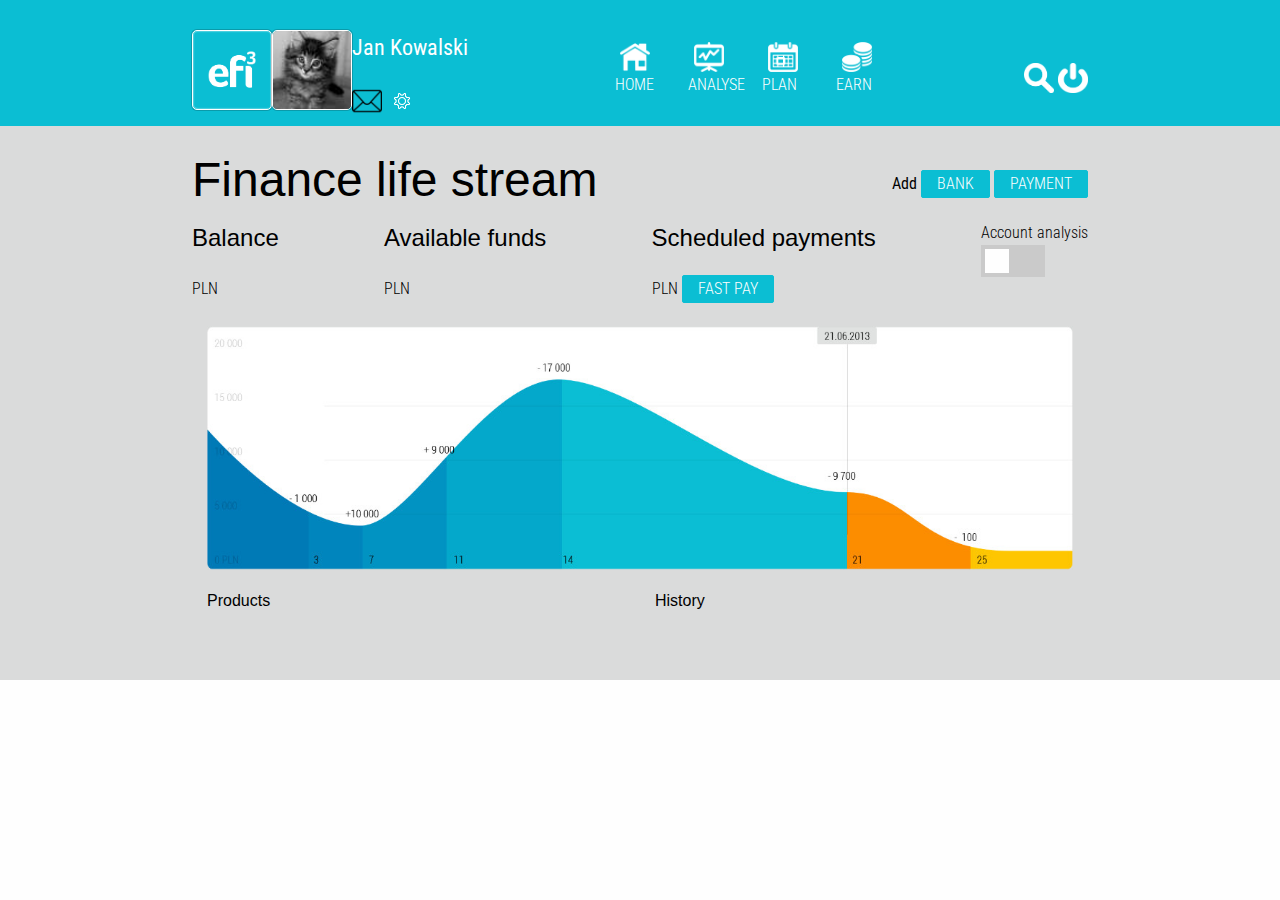
==== commit 29d98074: "added products and history info from API" ====
--- a/dashboard_flex.html
+++ b/dashboard_flex.html
@@ -66,17 +66,17 @@
         <div class="finance_stream">
           <div>
             <h2>Balance</h2>
-            <span class="quantity">7200,34</span> <span>PLN</span>
+            <span id="balance_quantity" class="quantity"></span> <span>PLN</span>
           </div>
 
           <div>
             <h2>Available funds</h2>
-            <span class="quantity">7200,34</span> <span>PLN</span>
+            <span id="funds_quantity" class="quantity"></span> <span>PLN</span>
           </div>
 
           <div>
             <h2>Scheduled payments</h2>
-            <span class="quantity">2200,34</span> <span>PLN</span> <button>FAST PAY</button>
+            <span id="payments_quantity" class="quantity"></span> <span>PLN</span> <button>FAST PAY</button>
           </div>
 
           <div>            
@@ -96,96 +96,35 @@
 
 
         <div class="finance_data row">
+          
           <div class="column small-12 medium-6">
-            Products
-            <div class="row">
-              <div class="product_box column small-12 medium-6">
-                <img src="etc/wallet.png" class="icon"/>
-                <div>
-                  <h2>Wallets</h2>
-                  <span>500,00 PLN</span>
-                </div>
-              </div>
-              <div class="product_box column small-12 medium-6">
-                <img src="etc/deposits.png" class="icon"/>
-                <div>
-                  <h2>Deposits</h2>
-                  <span>10 000,00 PLN</span>
-                </div>
-              </div>
+            <h2>Products</h2>
+
+            <div class="products">
             </div>
-            <div class="row">
-              <div class="product_box column small-12 medium-6">
-                <img src="etc/accounts.png" class="icon"/>
-                <div>
-                  <h2>Accounts</h2>
-                  <span>7200,00 PLN</span>
-                </div>
-              </div>
-              <div class="product_box column small-12 medium-6">
-                <img src="etc/funds.png" class="icon"/>
-                <div>
-                  <h2>Funds</h2>
-                  <span>7000 PLN</span>
-                </div>
-              </div>
+
+          </div>
+
+          <div class="column small-12 medium-6">
+            <h2>History</h2>
+
+            <div class="history">
             </div>
-            <div class="row">
-              <div class="product_box column small-12 medium-6">
-                <img src="etc/loans.png" class="icon"/>
-                <div>
-                  <h2>Bank loans</h2>
-                  <span>-127 000 PLN</span>
-                </div>
-              </div>
-            </div>
+
           </div>
-          <div class="column small-12 medium-6">
-            History
-            <div class="history_box column small-12">
-              <div class="history_date">29.06</div>
-              <div class="history_transaction">
-                <span class="transaction_location">Gas station Shell...</span>
-                <span class="transaction_type">Gas</span>
-              </div>
-              <div class="history_amount"><span>-100,00</span> PLN
-              </div>
-            </div>
-            <div class="history_box column small-12">
-              <div class="history_date">29.06</div>
-              <div class="history_transaction">
-                <span class="transaction_location">Gas station Shell...</span>
-                <span class="transaction_type">Gas</span>
-              </div>
-              <div class="history_amount"><span>-100,00</span> PLN</div>
-            </div>
-            <div class="history_box column small-12">
-              <div class="history_date">29.06</div>
-              <div class="history_transaction">
-                <span class="transaction_location">Gas station Shell...</span>
-                <span class="transaction_type">Gas</span>
-              </div>
-              <div class="history_amount"><span>-100,00</span> PLN</div>
-            </div>
-            <div class="history_box column small-12">
-              <div class="history_date">29.06</div>
-              <div class="history_transaction">
-                <span class="transaction_location">Gas station Shell...</span>
-                <span class="transaction_type">Gas</span>
-              </div>
-              <div class="history_amount"><span>-100,00</span> PLN</div>
-            </div>
-          </div>
+
         </div>
-      </main>
+      
+      </div>
+    </main>
 
-    </div>
+  </div>
 
 
-    <script src="bower_components/jquery/dist/jquery.js"></script>
-    <script src="bower_components/what-input/dist/what-input.js"></script>
-    <script src="bower_components/foundation-sites/dist/js/foundation.js"></script>
-    <script src="js/app.js"></script>
-    <script src="js/login.js"></script>
-  </body>
-  </html>
+  <script src="bower_components/jquery/dist/jquery.js"></script>
+  <script src="bower_components/what-input/dist/what-input.js"></script>
+  <script src="bower_components/foundation-sites/dist/js/foundation.js"></script>
+  <script src="js/app.js"></script>
+  <script src="js/data.js"></script>
+</body>
+</html>
--- a/css/app.css
+++ b/css/app.css
@@ -1 +1 @@
-@import url("https://fonts.googleapis.com/css?family=Roboto+Condensed:300,400,700");@media print, screen and (min-width: 40em){.reveal,.reveal.tiny,.reveal.small,.reveal.large{right:auto;left:auto;margin:0 auto}}/*! normalize-scss | MIT/GPLv2 License | bit.ly/normalize-scss */html{font-family:sans-serif;line-height:1.15;-ms-text-size-adjust:100%;-webkit-text-size-adjust:100%}body{margin:0}article,aside,footer,header,nav,section{display:block}h1{font-size:2em;margin:0.67em 0}figcaption,figure{display:block}figure{margin:1em 40px}hr{box-sizing:content-box;height:0;overflow:visible}main{display:block}pre{font-family:monospace, monospace;font-size:1em}a{background-color:transparent;-webkit-text-decoration-skip:objects}a:active,a:hover{outline-width:0}abbr[title]{border-bottom:none;text-decoration:underline;text-decoration:underline dotted}b,strong{font-weight:inherit}b,strong{font-weight:bolder}code,kbd,samp{font-family:monospace, monospace;font-size:1em}dfn{font-style:italic}mark{background-color:#ff0;color:#000}small{font-size:80%}sub,sup{font-size:75%;line-height:0;position:relative;vertical-align:baseline}sub{bottom:-0.25em}sup{top:-0.5em}audio,video{display:inline-block}audio:not([controls]){display:none;height:0}img{border-style:none}svg:not(:root){overflow:hidden}button,input,optgroup,select,textarea{font-family:sans-serif;font-size:100%;line-height:1.15;margin:0}button{overflow:visible}button,select{text-transform:none}button,html [type="button"],[type="reset"],[type="submit"]{-webkit-appearance:button}button::-moz-focus-inner,[type="button"]::-moz-focus-inner,[type="reset"]::-moz-focus-inner,[type="submit"]::-moz-focus-inner{border-style:none;padding:0}button:-moz-focusring,[type="button"]:-moz-focusring,[type="reset"]:-moz-focusring,[type="submit"]:-moz-focusring{outline:1px dotted ButtonText}input{overflow:visible}[type="checkbox"],[type="radio"]{box-sizing:border-box;padding:0}[type="number"]::-webkit-inner-spin-button,[type="number"]::-webkit-outer-spin-button{height:auto}[type="search"]{-webkit-appearance:textfield;outline-offset:-2px}[type="search"]::-webkit-search-cancel-button,[type="search"]::-webkit-search-decoration{-webkit-appearance:none}::-webkit-file-upload-button{-webkit-appearance:button;font:inherit}fieldset{border:1px solid #c0c0c0;margin:0 2px;padding:0.35em 0.625em 0.75em}legend{box-sizing:border-box;display:table;max-width:100%;padding:0;color:inherit;white-space:normal}progress{display:inline-block;vertical-align:baseline}textarea{overflow:auto}details{display:block}summary{display:list-item}menu{display:block}canvas{display:inline-block}template{display:none}[hidden]{display:none}.foundation-mq{font-family:"small=0em&medium=40em&large=64em&xlarge=75em&xxlarge=90em"}html{box-sizing:border-box;font-size:100%}*,*::before,*::after{box-sizing:inherit}body{margin:0;padding:0;background:#fefefe;font-family:"Helvetica Neue",Helvetica,Roboto,Arial,sans-serif;font-weight:normal;line-height:1.5;color:#0a0a0a;-webkit-font-smoothing:antialiased;-moz-osx-font-smoothing:grayscale}img{display:inline-block;vertical-align:middle;max-width:100%;height:auto;-ms-interpolation-mode:bicubic}textarea{height:auto;min-height:50px;border-radius:0}select{box-sizing:border-box;width:100%;border-radius:0}.map_canvas img,.map_canvas embed,.map_canvas object,.mqa-display img,.mqa-display embed,.mqa-display object{max-width:none !important}button{padding:0;-webkit-appearance:none;-moz-appearance:none;appearance:none;border:0;border-radius:0;background:transparent;line-height:1}[data-whatinput='mouse'] button{outline:0}pre{overflow:auto}button,input,optgroup,select,textarea{font-family:inherit}.is-visible{display:block !important}.is-hidden{display:none !important}.row{max-width:75rem;margin-right:auto;margin-left:auto}.row::before,.row::after{display:table;content:' ';-ms-flex-preferred-size:0;flex-basis:0;-ms-flex-order:1;order:1}.row::after{clear:both}.row.collapse>.column,.row.collapse>.columns{padding-right:0;padding-left:0}.row .row{margin-right:-.625rem;margin-left:-.625rem}@media print, screen and (min-width: 40em){.row .row{margin-right:-.9375rem;margin-left:-.9375rem}}@media print, screen and (min-width: 64em){.row .row{margin-right:-.9375rem;margin-left:-.9375rem}}.row .row.collapse{margin-right:0;margin-left:0}.row.expanded{max-width:none}.row.expanded .row{margin-right:auto;margin-left:auto}.row:not(.expanded) .row{max-width:none}.row.gutter-small>.column,.row.gutter-small>.columns{padding-right:.625rem;padding-left:.625rem}.row.gutter-medium>.column,.row.gutter-medium>.columns{padding-right:.9375rem;padding-left:.9375rem}.column,.columns{width:100%;float:left;padding-right:.625rem;padding-left:.625rem}@media print, screen and (min-width: 40em){.column,.columns{padding-right:.9375rem;padding-left:.9375rem}}.column:last-child:not(:first-child),.columns:last-child:not(:first-child){float:right}.column.end:last-child:last-child,.end.columns:last-child:last-child{float:left}.column.row.row,.row.row.columns{float:none}.row .column.row.row,.row .row.row.columns{margin-right:0;margin-left:0;padding-right:0;padding-left:0}.small-1{width:8.33333%}.small-push-1{position:relative;left:8.33333%}.small-pull-1{position:relative;left:-8.33333%}.small-offset-0{margin-left:0%}.small-2{width:16.66667%}.small-push-2{position:relative;left:16.66667%}.small-pull-2{position:relative;left:-16.66667%}.small-offset-1{margin-left:8.33333%}.small-3{width:25%}.small-push-3{position:relative;left:25%}.small-pull-3{position:relative;left:-25%}.small-offset-2{margin-left:16.66667%}.small-4{width:33.33333%}.small-push-4{position:relative;left:33.33333%}.small-pull-4{position:relative;left:-33.33333%}.small-offset-3{margin-left:25%}.small-5{width:41.66667%}.small-push-5{position:relative;left:41.66667%}.small-pull-5{position:relative;left:-41.66667%}.small-offset-4{margin-left:33.33333%}.small-6{width:50%}.small-push-6{position:relative;left:50%}.small-pull-6{position:relative;left:-50%}.small-offset-5{margin-left:41.66667%}.small-7{width:58.33333%}.small-push-7{position:relative;left:58.33333%}.small-pull-7{position:relative;left:-58.33333%}.small-offset-6{margin-left:50%}.small-8{width:66.66667%}.small-push-8{position:relative;left:66.66667%}.small-pull-8{position:relative;left:-66.66667%}.small-offset-7{margin-left:58.33333%}.small-9{width:75%}.small-push-9{position:relative;left:75%}.small-pull-9{position:relative;left:-75%}.small-offset-8{margin-left:66.66667%}.small-10{width:83.33333%}.small-push-10{position:relative;left:83.33333%}.small-pull-10{position:relative;left:-83.33333%}.small-offset-9{margin-left:75%}.small-11{width:91.66667%}.small-push-11{position:relative;left:91.66667%}.small-pull-11{position:relative;left:-91.66667%}.small-offset-10{margin-left:83.33333%}.small-12{width:100%}.small-offset-11{margin-left:91.66667%}.small-up-1>.column,.small-up-1>.columns{float:left;width:100%}.small-up-1>.column:nth-of-type(1n),.small-up-1>.columns:nth-of-type(1n){clear:none}.small-up-1>.column:nth-of-type(1n+1),.small-up-1>.columns:nth-of-type(1n+1){clear:both}.small-up-1>.column:last-child,.small-up-1>.columns:last-child{float:left}.small-up-2>.column,.small-up-2>.columns{float:left;width:50%}.small-up-2>.column:nth-of-type(1n),.small-up-2>.columns:nth-of-type(1n){clear:none}.small-up-2>.column:nth-of-type(2n+1),.small-up-2>.columns:nth-of-type(2n+1){clear:both}.small-up-2>.column:last-child,.small-up-2>.columns:last-child{float:left}.small-up-3>.column,.small-up-3>.columns{float:left;width:33.33333%}.small-up-3>.column:nth-of-type(1n),.small-up-3>.columns:nth-of-type(1n){clear:none}.small-up-3>.column:nth-of-type(3n+1),.small-up-3>.columns:nth-of-type(3n+1){clear:both}.small-up-3>.column:last-child,.small-up-3>.columns:last-child{float:left}.small-up-4>.column,.small-up-4>.columns{float:left;width:25%}.small-up-4>.column:nth-of-type(1n),.small-up-4>.columns:nth-of-type(1n){clear:none}.small-up-4>.column:nth-of-type(4n+1),.small-up-4>.columns:nth-of-type(4n+1){clear:both}.small-up-4>.column:last-child,.small-up-4>.columns:last-child{float:left}.small-up-5>.column,.small-up-5>.columns{float:left;width:20%}.small-up-5>.column:nth-of-type(1n),.small-up-5>.columns:nth-of-type(1n){clear:none}.small-up-5>.column:nth-of-type(5n+1),.small-up-5>.columns:nth-of-type(5n+1){clear:both}.small-up-5>.column:last-child,.small-up-5>.columns:last-child{float:left}.small-up-6>.column,.small-up-6>.columns{float:left;width:16.66667%}.small-up-6>.column:nth-of-type(1n),.small-up-6>.columns:nth-of-type(1n){clear:none}.small-up-6>.column:nth-of-type(6n+1),.small-up-6>.columns:nth-of-type(6n+1){clear:both}.small-up-6>.column:last-child,.small-up-6>.columns:last-child{float:left}.small-up-7>.column,.small-up-7>.columns{float:left;width:14.28571%}.small-up-7>.column:nth-of-type(1n),.small-up-7>.columns:nth-of-type(1n){clear:none}.small-up-7>.column:nth-of-type(7n+1),.small-up-7>.columns:nth-of-type(7n+1){clear:both}.small-up-7>.column:last-child,.small-up-7>.columns:last-child{float:left}.small-up-8>.column,.small-up-8>.columns{float:left;width:12.5%}.small-up-8>.column:nth-of-type(1n),.small-up-8>.columns:nth-of-type(1n){clear:none}.small-up-8>.column:nth-of-type(8n+1),.small-up-8>.columns:nth-of-type(8n+1){clear:both}.small-up-8>.column:last-child,.small-up-8>.columns:last-child{float:left}.small-collapse>.column,.small-collapse>.columns{padding-right:0;padding-left:0}.small-collapse .row{margin-right:0;margin-left:0}.expanded.row .small-collapse.row{margin-right:0;margin-left:0}.small-uncollapse>.column,.small-uncollapse>.columns{padding-right:.625rem;padding-left:.625rem}.small-centered{margin-right:auto;margin-left:auto}.small-centered,.small-centered:last-child:not(:first-child){float:none;clear:both}.small-uncentered,.small-push-0,.small-pull-0{position:static;float:left;margin-right:0;margin-left:0}@media print, screen and (min-width: 40em){.medium-1{width:8.33333%}.medium-push-1{position:relative;left:8.33333%}.medium-pull-1{position:relative;left:-8.33333%}.medium-offset-0{margin-left:0%}.medium-2{width:16.66667%}.medium-push-2{position:relative;left:16.66667%}.medium-pull-2{position:relative;left:-16.66667%}.medium-offset-1{margin-left:8.33333%}.medium-3{width:25%}.medium-push-3{position:relative;left:25%}.medium-pull-3{position:relative;left:-25%}.medium-offset-2{margin-left:16.66667%}.medium-4{width:33.33333%}.medium-push-4{position:relative;left:33.33333%}.medium-pull-4{position:relative;left:-33.33333%}.medium-offset-3{margin-left:25%}.medium-5{width:41.66667%}.medium-push-5{position:relative;left:41.66667%}.medium-pull-5{position:relative;left:-41.66667%}.medium-offset-4{margin-left:33.33333%}.medium-6{width:50%}.medium-push-6{position:relative;left:50%}.medium-pull-6{position:relative;left:-50%}.medium-offset-5{margin-left:41.66667%}.medium-7{width:58.33333%}.medium-push-7{position:relative;left:58.33333%}.medium-pull-7{position:relative;left:-58.33333%}.medium-offset-6{margin-left:50%}.medium-8{width:66.66667%}.medium-push-8{position:relative;left:66.66667%}.medium-pull-8{position:relative;left:-66.66667%}.medium-offset-7{margin-left:58.33333%}.medium-9{width:75%}.medium-push-9{position:relative;left:75%}.medium-pull-9{position:relative;left:-75%}.medium-offset-8{margin-left:66.66667%}.medium-10{width:83.33333%}.medium-push-10{position:relative;left:83.33333%}.medium-pull-10{position:relative;left:-83.33333%}.medium-offset-9{margin-left:75%}.medium-11{width:91.66667%}.medium-push-11{position:relative;left:91.66667%}.medium-pull-11{position:relative;left:-91.66667%}.medium-offset-10{margin-left:83.33333%}.medium-12{width:100%}.medium-offset-11{margin-left:91.66667%}.medium-up-1>.column,.medium-up-1>.columns{float:left;width:100%}.medium-up-1>.column:nth-of-type(1n),.medium-up-1>.columns:nth-of-type(1n){clear:none}.medium-up-1>.column:nth-of-type(1n+1),.medium-up-1>.columns:nth-of-type(1n+1){clear:both}.medium-up-1>.column:last-child,.medium-up-1>.columns:last-child{float:left}.medium-up-2>.column,.medium-up-2>.columns{float:left;width:50%}.medium-up-2>.column:nth-of-type(1n),.medium-up-2>.columns:nth-of-type(1n){clear:none}.medium-up-2>.column:nth-of-type(2n+1),.medium-up-2>.columns:nth-of-type(2n+1){clear:both}.medium-up-2>.column:last-child,.medium-up-2>.columns:last-child{float:left}.medium-up-3>.column,.medium-up-3>.columns{float:left;width:33.33333%}.medium-up-3>.column:nth-of-type(1n),.medium-up-3>.columns:nth-of-type(1n){clear:none}.medium-up-3>.column:nth-of-type(3n+1),.medium-up-3>.columns:nth-of-type(3n+1){clear:both}.medium-up-3>.column:last-child,.medium-up-3>.columns:last-child{float:left}.medium-up-4>.column,.medium-up-4>.columns{float:left;width:25%}.medium-up-4>.column:nth-of-type(1n),.medium-up-4>.columns:nth-of-type(1n){clear:none}.medium-up-4>.column:nth-of-type(4n+1),.medium-up-4>.columns:nth-of-type(4n+1){clear:both}.medium-up-4>.column:last-child,.medium-up-4>.columns:last-child{float:left}.medium-up-5>.column,.medium-up-5>.columns{float:left;width:20%}.medium-up-5>.column:nth-of-type(1n),.medium-up-5>.columns:nth-of-type(1n){clear:none}.medium-up-5>.column:nth-of-type(5n+1),.medium-up-5>.columns:nth-of-type(5n+1){clear:both}.medium-up-5>.column:last-child,.medium-up-5>.columns:last-child{float:left}.medium-up-6>.column,.medium-up-6>.columns{float:left;width:16.66667%}.medium-up-6>.column:nth-of-type(1n),.medium-up-6>.columns:nth-of-type(1n){clear:none}.medium-up-6>.column:nth-of-type(6n+1),.medium-up-6>.columns:nth-of-type(6n+1){clear:both}.medium-up-6>.column:last-child,.medium-up-6>.columns:last-child{float:left}.medium-up-7>.column,.medium-up-7>.columns{float:left;width:14.28571%}.medium-up-7>.column:nth-of-type(1n),.medium-up-7>.columns:nth-of-type(1n){clear:none}.medium-up-7>.column:nth-of-type(7n+1),.medium-up-7>.columns:nth-of-type(7n+1){clear:both}.medium-up-7>.column:last-child,.medium-up-7>.columns:last-child{float:left}.medium-up-8>.column,.medium-up-8>.columns{float:left;width:12.5%}.medium-up-8>.column:nth-of-type(1n),.medium-up-8>.columns:nth-of-type(1n){clear:none}.medium-up-8>.column:nth-of-type(8n+1),.medium-up-8>.columns:nth-of-type(8n+1){clear:both}.medium-up-8>.column:last-child,.medium-up-8>.columns:last-child{float:left}.medium-collapse>.column,.medium-collapse>.columns{padding-right:0;padding-left:0}.medium-collapse .row{margin-right:0;margin-left:0}.expanded.row .medium-collapse.row{margin-right:0;margin-left:0}.medium-uncollapse>.column,.medium-uncollapse>.columns{padding-right:.9375rem;padding-left:.9375rem}.medium-centered{margin-right:auto;margin-left:auto}.medium-centered,.medium-centered:last-child:not(:first-child){float:none;clear:both}.medium-uncentered,.medium-push-0,.medium-pull-0{position:static;float:left;margin-right:0;margin-left:0}}@media print, screen and (min-width: 64em){.large-1{width:8.33333%}.large-push-1{position:relative;left:8.33333%}.large-pull-1{position:relative;left:-8.33333%}.large-offset-0{margin-left:0%}.large-2{width:16.66667%}.large-push-2{position:relative;left:16.66667%}.large-pull-2{position:relative;left:-16.66667%}.large-offset-1{margin-left:8.33333%}.large-3{width:25%}.large-push-3{position:relative;left:25%}.large-pull-3{position:relative;left:-25%}.large-offset-2{margin-left:16.66667%}.large-4{width:33.33333%}.large-push-4{position:relative;left:33.33333%}.large-pull-4{position:relative;left:-33.33333%}.large-offset-3{margin-left:25%}.large-5{width:41.66667%}.large-push-5{position:relative;left:41.66667%}.large-pull-5{position:relative;left:-41.66667%}.large-offset-4{margin-left:33.33333%}.large-6{width:50%}.large-push-6{position:relative;left:50%}.large-pull-6{position:relative;left:-50%}.large-offset-5{margin-left:41.66667%}.large-7{width:58.33333%}.large-push-7{position:relative;left:58.33333%}.large-pull-7{position:relative;left:-58.33333%}.large-offset-6{margin-left:50%}.large-8{width:66.66667%}.large-push-8{position:relative;left:66.66667%}.large-pull-8{position:relative;left:-66.66667%}.large-offset-7{margin-left:58.33333%}.large-9{width:75%}.large-push-9{position:relative;left:75%}.large-pull-9{position:relative;left:-75%}.large-offset-8{margin-left:66.66667%}.large-10{width:83.33333%}.large-push-10{position:relative;left:83.33333%}.large-pull-10{position:relative;left:-83.33333%}.large-offset-9{margin-left:75%}.large-11{width:91.66667%}.large-push-11{position:relative;left:91.66667%}.large-pull-11{position:relative;left:-91.66667%}.large-offset-10{margin-left:83.33333%}.large-12{width:100%}.large-offset-11{margin-left:91.66667%}.large-up-1>.column,.large-up-1>.columns{float:left;width:100%}.large-up-1>.column:nth-of-type(1n),.large-up-1>.columns:nth-of-type(1n){clear:none}.large-up-1>.column:nth-of-type(1n+1),.large-up-1>.columns:nth-of-type(1n+1){clear:both}.large-up-1>.column:last-child,.large-up-1>.columns:last-child{float:left}.large-up-2>.column,.large-up-2>.columns{float:left;width:50%}.large-up-2>.column:nth-of-type(1n),.large-up-2>.columns:nth-of-type(1n){clear:none}.large-up-2>.column:nth-of-type(2n+1),.large-up-2>.columns:nth-of-type(2n+1){clear:both}.large-up-2>.column:last-child,.large-up-2>.columns:last-child{float:left}.large-up-3>.column,.large-up-3>.columns{float:left;width:33.33333%}.large-up-3>.column:nth-of-type(1n),.large-up-3>.columns:nth-of-type(1n){clear:none}.large-up-3>.column:nth-of-type(3n+1),.large-up-3>.columns:nth-of-type(3n+1){clear:both}.large-up-3>.column:last-child,.large-up-3>.columns:last-child{float:left}.large-up-4>.column,.large-up-4>.columns{float:left;width:25%}.large-up-4>.column:nth-of-type(1n),.large-up-4>.columns:nth-of-type(1n){clear:none}.large-up-4>.column:nth-of-type(4n+1),.large-up-4>.columns:nth-of-type(4n+1){clear:both}.large-up-4>.column:last-child,.large-up-4>.columns:last-child{float:left}.large-up-5>.column,.large-up-5>.columns{float:left;width:20%}.large-up-5>.column:nth-of-type(1n),.large-up-5>.columns:nth-of-type(1n){clear:none}.large-up-5>.column:nth-of-type(5n+1),.large-up-5>.columns:nth-of-type(5n+1){clear:both}.large-up-5>.column:last-child,.large-up-5>.columns:last-child{float:left}.large-up-6>.column,.large-up-6>.columns{float:left;width:16.66667%}.large-up-6>.column:nth-of-type(1n),.large-up-6>.columns:nth-of-type(1n){clear:none}.large-up-6>.column:nth-of-type(6n+1),.large-up-6>.columns:nth-of-type(6n+1){clear:both}.large-up-6>.column:last-child,.large-up-6>.columns:last-child{float:left}.large-up-7>.column,.large-up-7>.columns{float:left;width:14.28571%}.large-up-7>.column:nth-of-type(1n),.large-up-7>.columns:nth-of-type(1n){clear:none}.large-up-7>.column:nth-of-type(7n+1),.large-up-7>.columns:nth-of-type(7n+1){clear:both}.large-up-7>.column:last-child,.large-up-7>.columns:last-child{float:left}.large-up-8>.column,.large-up-8>.columns{float:left;width:12.5%}.large-up-8>.column:nth-of-type(1n),.large-up-8>.columns:nth-of-type(1n){clear:none}.large-up-8>.column:nth-of-type(8n+1),.large-up-8>.columns:nth-of-type(8n+1){clear:both}.large-up-8>.column:last-child,.large-up-8>.columns:last-child{float:left}.large-collapse>.column,.large-collapse>.columns{padding-right:0;padding-left:0}.large-collapse .row{margin-right:0;margin-left:0}.expanded.row .large-collapse.row{margin-right:0;margin-left:0}.large-uncollapse>.column,.large-uncollapse>.columns{padding-right:.9375rem;padding-left:.9375rem}.large-centered{margin-right:auto;margin-left:auto}.large-centered,.large-centered:last-child:not(:first-child){float:none;clear:both}.large-uncentered,.large-push-0,.large-pull-0{position:static;float:left;margin-right:0;margin-left:0}}.column-block{margin-bottom:1.25rem}.column-block>:last-child{margin-bottom:0}@media print, screen and (min-width: 40em){.column-block{margin-bottom:1.875rem}.column-block>:last-child{margin-bottom:0}}.row{max-width:75rem;margin-right:auto;margin-left:auto;display:-ms-flexbox;display:flex;-ms-flex-flow:row wrap;flex-flow:row wrap}.row .row{margin-right:-.625rem;margin-left:-.625rem}@media print, screen and (min-width: 40em){.row .row{margin-right:-.9375rem;margin-left:-.9375rem}}@media print, screen and (min-width: 64em){.row .row{margin-right:-.9375rem;margin-left:-.9375rem}}.row .row.collapse{margin-right:0;margin-left:0}.row.expanded{max-width:none}.row.expanded .row{margin-right:auto;margin-left:auto}.row:not(.expanded) .row{max-width:none}.row.collapse>.column,.row.collapse>.columns{padding-right:0;padding-left:0}.row.is-collapse-child,.row.collapse>.column>.row,.row.collapse>.columns>.row{margin-right:0;margin-left:0}.column,.columns{-ms-flex:1 1 0px;flex:1 1 0px;padding-right:.625rem;padding-left:.625rem;min-width:0}@media print, screen and (min-width: 40em){.column,.columns{padding-right:.9375rem;padding-left:.9375rem}}.column.row.row,.row.row.columns{float:none;display:block}.row .column.row.row,.row .row.row.columns{margin-right:0;margin-left:0;padding-right:0;padding-left:0}.small-1{-ms-flex:0 0 8.33333%;flex:0 0 8.33333%;max-width:8.33333%}.small-offset-0{margin-left:0%}.small-2{-ms-flex:0 0 16.66667%;flex:0 0 16.66667%;max-width:16.66667%}.small-offset-1{margin-left:8.33333%}.small-3{-ms-flex:0 0 25%;flex:0 0 25%;max-width:25%}.small-offset-2{margin-left:16.66667%}.small-4{-ms-flex:0 0 33.33333%;flex:0 0 33.33333%;max-width:33.33333%}.small-offset-3{margin-left:25%}.small-5{-ms-flex:0 0 41.66667%;flex:0 0 41.66667%;max-width:41.66667%}.small-offset-4{margin-left:33.33333%}.small-6{-ms-flex:0 0 50%;flex:0 0 50%;max-width:50%}.small-offset-5{margin-left:41.66667%}.small-7{-ms-flex:0 0 58.33333%;flex:0 0 58.33333%;max-width:58.33333%}.small-offset-6{margin-left:50%}.small-8{-ms-flex:0 0 66.66667%;flex:0 0 66.66667%;max-width:66.66667%}.small-offset-7{margin-left:58.33333%}.small-9{-ms-flex:0 0 75%;flex:0 0 75%;max-width:75%}.small-offset-8{margin-left:66.66667%}.small-10{-ms-flex:0 0 83.33333%;flex:0 0 83.33333%;max-width:83.33333%}.small-offset-9{margin-left:75%}.small-11{-ms-flex:0 0 91.66667%;flex:0 0 91.66667%;max-width:91.66667%}.small-offset-10{margin-left:83.33333%}.small-12{-ms-flex:0 0 100%;flex:0 0 100%;max-width:100%}.small-offset-11{margin-left:91.66667%}.small-up-1{-ms-flex-wrap:wrap;flex-wrap:wrap}.small-up-1>.column,.small-up-1>.columns{-ms-flex:0 0 100%;flex:0 0 100%;max-width:100%}.small-up-2{-ms-flex-wrap:wrap;flex-wrap:wrap}.small-up-2>.column,.small-up-2>.columns{-ms-flex:0 0 50%;flex:0 0 50%;max-width:50%}.small-up-3{-ms-flex-wrap:wrap;flex-wrap:wrap}.small-up-3>.column,.small-up-3>.columns{-ms-flex:0 0 33.33333%;flex:0 0 33.33333%;max-width:33.33333%}.small-up-4{-ms-flex-wrap:wrap;flex-wrap:wrap}.small-up-4>.column,.small-up-4>.columns{-ms-flex:0 0 25%;flex:0 0 25%;max-width:25%}.small-up-5{-ms-flex-wrap:wrap;flex-wrap:wrap}.small-up-5>.column,.small-up-5>.columns{-ms-flex:0 0 20%;flex:0 0 20%;max-width:20%}.small-up-6{-ms-flex-wrap:wrap;flex-wrap:wrap}.small-up-6>.column,.small-up-6>.columns{-ms-flex:0 0 16.66667%;flex:0 0 16.66667%;max-width:16.66667%}.small-up-7{-ms-flex-wrap:wrap;flex-wrap:wrap}.small-up-7>.column,.small-up-7>.columns{-ms-flex:0 0 14.28571%;flex:0 0 14.28571%;max-width:14.28571%}.small-up-8{-ms-flex-wrap:wrap;flex-wrap:wrap}.small-up-8>.column,.small-up-8>.columns{-ms-flex:0 0 12.5%;flex:0 0 12.5%;max-width:12.5%}.small-collapse>.column,.small-collapse>.columns{padding-right:0;padding-left:0}.small-uncollapse>.column,.small-uncollapse>.columns{padding-right:.625rem;padding-left:.625rem}@media print, screen and (min-width: 40em){.medium-1{-ms-flex:0 0 8.33333%;flex:0 0 8.33333%;max-width:8.33333%}.medium-offset-0{margin-left:0%}.medium-2{-ms-flex:0 0 16.66667%;flex:0 0 16.66667%;max-width:16.66667%}.medium-offset-1{margin-left:8.33333%}.medium-3{-ms-flex:0 0 25%;flex:0 0 25%;max-width:25%}.medium-offset-2{margin-left:16.66667%}.medium-4{-ms-flex:0 0 33.33333%;flex:0 0 33.33333%;max-width:33.33333%}.medium-offset-3{margin-left:25%}.medium-5{-ms-flex:0 0 41.66667%;flex:0 0 41.66667%;max-width:41.66667%}.medium-offset-4{margin-left:33.33333%}.medium-6{-ms-flex:0 0 50%;flex:0 0 50%;max-width:50%}.medium-offset-5{margin-left:41.66667%}.medium-7{-ms-flex:0 0 58.33333%;flex:0 0 58.33333%;max-width:58.33333%}.medium-offset-6{margin-left:50%}.medium-8{-ms-flex:0 0 66.66667%;flex:0 0 66.66667%;max-width:66.66667%}.medium-offset-7{margin-left:58.33333%}.medium-9{-ms-flex:0 0 75%;flex:0 0 75%;max-width:75%}.medium-offset-8{margin-left:66.66667%}.medium-10{-ms-flex:0 0 83.33333%;flex:0 0 83.33333%;max-width:83.33333%}.medium-offset-9{margin-left:75%}.medium-11{-ms-flex:0 0 91.66667%;flex:0 0 91.66667%;max-width:91.66667%}.medium-offset-10{margin-left:83.33333%}.medium-12{-ms-flex:0 0 100%;flex:0 0 100%;max-width:100%}.medium-offset-11{margin-left:91.66667%}.medium-up-1{-ms-flex-wrap:wrap;flex-wrap:wrap}.medium-up-1>.column,.medium-up-1>.columns{-ms-flex:0 0 100%;flex:0 0 100%;max-width:100%}.medium-up-2{-ms-flex-wrap:wrap;flex-wrap:wrap}.medium-up-2>.column,.medium-up-2>.columns{-ms-flex:0 0 50%;flex:0 0 50%;max-width:50%}.medium-up-3{-ms-flex-wrap:wrap;flex-wrap:wrap}.medium-up-3>.column,.medium-up-3>.columns{-ms-flex:0 0 33.33333%;flex:0 0 33.33333%;max-width:33.33333%}.medium-up-4{-ms-flex-wrap:wrap;flex-wrap:wrap}.medium-up-4>.column,.medium-up-4>.columns{-ms-flex:0 0 25%;flex:0 0 25%;max-width:25%}.medium-up-5{-ms-flex-wrap:wrap;flex-wrap:wrap}.medium-up-5>.column,.medium-up-5>.columns{-ms-flex:0 0 20%;flex:0 0 20%;max-width:20%}.medium-up-6{-ms-flex-wrap:wrap;flex-wrap:wrap}.medium-up-6>.column,.medium-up-6>.columns{-ms-flex:0 0 16.66667%;flex:0 0 16.66667%;max-width:16.66667%}.medium-up-7{-ms-flex-wrap:wrap;flex-wrap:wrap}.medium-up-7>.column,.medium-up-7>.columns{-ms-flex:0 0 14.28571%;flex:0 0 14.28571%;max-width:14.28571%}.medium-up-8{-ms-flex-wrap:wrap;flex-wrap:wrap}.medium-up-8>.column,.medium-up-8>.columns{-ms-flex:0 0 12.5%;flex:0 0 12.5%;max-width:12.5%}}@media print, screen and (min-width: 40em) and (min-width: 40em){.medium-expand{-ms-flex:1 1 0px;flex:1 1 0px}}.row.small-unstack>.column,.row.small-unstack>.columns{-ms-flex:0 0 100%;flex:0 0 100%;-ms-flex:1 1 0px;flex:1 1 0px}@media print, screen and (min-width: 40em){.small-collapse>.column,.small-collapse>.columns{padding-right:0;padding-left:0}.small-uncollapse>.column,.small-uncollapse>.columns{padding-right:.625rem;padding-left:.625rem}}@media print, screen and (min-width: 64em){.large-1{-ms-flex:0 0 8.33333%;flex:0 0 8.33333%;max-width:8.33333%}.large-offset-0{margin-left:0%}.large-2{-ms-flex:0 0 16.66667%;flex:0 0 16.66667%;max-width:16.66667%}.large-offset-1{margin-left:8.33333%}.large-3{-ms-flex:0 0 25%;flex:0 0 25%;max-width:25%}.large-offset-2{margin-left:16.66667%}.large-4{-ms-flex:0 0 33.33333%;flex:0 0 33.33333%;max-width:33.33333%}.large-offset-3{margin-left:25%}.large-5{-ms-flex:0 0 41.66667%;flex:0 0 41.66667%;max-width:41.66667%}.large-offset-4{margin-left:33.33333%}.large-6{-ms-flex:0 0 50%;flex:0 0 50%;max-width:50%}.large-offset-5{margin-left:41.66667%}.large-7{-ms-flex:0 0 58.33333%;flex:0 0 58.33333%;max-width:58.33333%}.large-offset-6{margin-left:50%}.large-8{-ms-flex:0 0 66.66667%;flex:0 0 66.66667%;max-width:66.66667%}.large-offset-7{margin-left:58.33333%}.large-9{-ms-flex:0 0 75%;flex:0 0 75%;max-width:75%}.large-offset-8{margin-left:66.66667%}.large-10{-ms-flex:0 0 83.33333%;flex:0 0 83.33333%;max-width:83.33333%}.large-offset-9{margin-left:75%}.large-11{-ms-flex:0 0 91.66667%;flex:0 0 91.66667%;max-width:91.66667%}.large-offset-10{margin-left:83.33333%}.large-12{-ms-flex:0 0 100%;flex:0 0 100%;max-width:100%}.large-offset-11{margin-left:91.66667%}.large-up-1{-ms-flex-wrap:wrap;flex-wrap:wrap}.large-up-1>.column,.large-up-1>.columns{-ms-flex:0 0 100%;flex:0 0 100%;max-width:100%}.large-up-2{-ms-flex-wrap:wrap;flex-wrap:wrap}.large-up-2>.column,.large-up-2>.columns{-ms-flex:0 0 50%;flex:0 0 50%;max-width:50%}.large-up-3{-ms-flex-wrap:wrap;flex-wrap:wrap}.large-up-3>.column,.large-up-3>.columns{-ms-flex:0 0 33.33333%;flex:0 0 33.33333%;max-width:33.33333%}.large-up-4{-ms-flex-wrap:wrap;flex-wrap:wrap}.large-up-4>.column,.large-up-4>.columns{-ms-flex:0 0 25%;flex:0 0 25%;max-width:25%}.large-up-5{-ms-flex-wrap:wrap;flex-wrap:wrap}.large-up-5>.column,.large-up-5>.columns{-ms-flex:0 0 20%;flex:0 0 20%;max-width:20%}.large-up-6{-ms-flex-wrap:wrap;flex-wrap:wrap}.large-up-6>.column,.large-up-6>.columns{-ms-flex:0 0 16.66667%;flex:0 0 16.66667%;max-width:16.66667%}.large-up-7{-ms-flex-wrap:wrap;flex-wrap:wrap}.large-up-7>.column,.large-up-7>.columns{-ms-flex:0 0 14.28571%;flex:0 0 14.28571%;max-width:14.28571%}.large-up-8{-ms-flex-wrap:wrap;flex-wrap:wrap}.large-up-8>.column,.large-up-8>.columns{-ms-flex:0 0 12.5%;flex:0 0 12.5%;max-width:12.5%}}@media print, screen and (min-width: 64em) and (min-width: 64em){.large-expand{-ms-flex:1 1 0px;flex:1 1 0px}}.row.small-unstack>.column,.row.small-unstack>.columns{-ms-flex:0 0 100%;flex:0 0 100%;-ms-flex:1 1 0px;flex:1 1 0px}@media print, screen and (min-width: 64em){.small-collapse>.column,.small-collapse>.columns{padding-right:0;padding-left:0}.small-uncollapse>.column,.small-uncollapse>.columns{padding-right:.625rem;padding-left:.625rem}}.shrink{-ms-flex:0 0 auto;flex:0 0 auto;max-width:100%}.column-block{margin-bottom:1.25rem}.column-block>:last-child{margin-bottom:0}@media print, screen and (min-width: 40em){.column-block{margin-bottom:1.875rem}.column-block>:last-child{margin-bottom:0}}div,dl,dt,dd,ul,ol,li,h1,h2,h3,h4,h5,h6,pre,form,p,blockquote,th,td{margin:0;padding:0}p{margin-bottom:1rem;font-size:inherit;line-height:1.6;text-rendering:optimizeLegibility}em,i{font-style:italic;line-height:inherit}strong,b{font-weight:bold;line-height:inherit}small{font-size:80%;line-height:inherit}h1,h2,h3,h4,h5,h6{font-family:"Helvetica Neue",Helvetica,Roboto,Arial,sans-serif;font-style:normal;font-weight:normal;color:inherit;text-rendering:optimizeLegibility}h1 small,h2 small,h3 small,h4 small,h5 small,h6 small{line-height:0;color:#cacaca}h1{font-size:1.5rem;line-height:1.4;margin-top:0;margin-bottom:.5rem}h2{font-size:1.25rem;line-height:1.4;margin-top:0;margin-bottom:.5rem}h3{font-size:1.1875rem;line-height:1.4;margin-top:0;margin-bottom:.5rem}h4{font-size:1.125rem;line-height:1.4;margin-top:0;margin-bottom:.5rem}h5{font-size:1.0625rem;line-height:1.4;margin-top:0;margin-bottom:.5rem}h6{font-size:1rem;line-height:1.4;margin-top:0;margin-bottom:.5rem}@media print, screen and (min-width: 40em){h1{font-size:3rem}h2{font-size:2.5rem}h3{font-size:1.9375rem}h4{font-size:1.5625rem}h5{font-size:1.25rem}h6{font-size:1rem}}a{line-height:inherit;color:#1779ba;text-decoration:none;cursor:pointer}a:hover,a:focus{color:#1468a0}a img{border:0}hr{clear:both;max-width:75rem;height:0;margin:1.25rem auto;border-top:0;border-right:0;border-bottom:1px solid #cacaca;border-left:0}ul,ol,dl{margin-bottom:1rem;list-style-position:outside;line-height:1.6}li{font-size:inherit}ul{margin-left:1.25rem;list-style-type:disc}ol{margin-left:1.25rem}ul ul,ol ul,ul ol,ol ol{margin-left:1.25rem;margin-bottom:0}dl{margin-bottom:1rem}dl dt{margin-bottom:.3rem;font-weight:bold}blockquote{margin:0 0 1rem;padding:.5625rem 1.25rem 0 1.1875rem;border-left:1px solid #cacaca}blockquote,blockquote p{line-height:1.6;color:#8a8a8a}cite{display:block;font-size:.8125rem;color:#8a8a8a}cite:before{content:"— "}abbr,abbr[title]{border-bottom:1px dotted #0a0a0a;cursor:help;text-decoration:none}figure{margin:0}code{padding:.125rem .3125rem .0625rem;border:1px solid #cacaca;background-color:#e6e6e6;font-family:Consolas,"Liberation Mono",Courier,monospace;font-weight:normal;color:#0a0a0a}kbd{margin:0;padding:.125rem .25rem 0;background-color:#e6e6e6;font-family:Consolas,"Liberation Mono",Courier,monospace;color:#0a0a0a}.subheader{margin-top:.2rem;margin-bottom:.5rem;font-weight:normal;line-height:1.4;color:#8a8a8a}.lead{font-size:125%;line-height:1.6}.stat{font-size:2.5rem;line-height:1}p+.stat{margin-top:-1rem}ul.no-bullet,ol.no-bullet{margin-left:0;list-style:none}.text-left{text-align:left}.text-right{text-align:right}.text-center{text-align:center}.text-justify{text-align:justify}@media print, screen and (min-width: 40em){.medium-text-left{text-align:left}.medium-text-right{text-align:right}.medium-text-center{text-align:center}.medium-text-justify{text-align:justify}}@media print, screen and (min-width: 64em){.large-text-left{text-align:left}.large-text-right{text-align:right}.large-text-center{text-align:center}.large-text-justify{text-align:justify}}.show-for-print{display:none !important}@media print{*{background:transparent !important;box-shadow:none !important;color:black !important;text-shadow:none !important}.show-for-print{display:block !important}.hide-for-print{display:none !important}table.show-for-print{display:table !important}thead.show-for-print{display:table-header-group !important}tbody.show-for-print{display:table-row-group !important}tr.show-for-print{display:table-row !important}td.show-for-print{display:table-cell !important}th.show-for-print{display:table-cell !important}a,a:visited{text-decoration:underline}a[href]:after{content:" (" attr(href) ")"}.ir a:after,a[href^='javascript:']:after,a[href^='#']:after{content:''}abbr[title]:after{content:" (" attr(title) ")"}pre,blockquote{border:1px solid #8a8a8a;page-break-inside:avoid}thead{display:table-header-group}tr,img{page-break-inside:avoid}img{max-width:100% !important}@page{margin:0.5cm}p,h2,h3{orphans:3;widows:3}h2,h3{page-break-after:avoid}.print-break-inside{page-break-inside:auto}}.button{display:inline-block;vertical-align:middle;margin:0 0 1rem 0;font-family:inherit;padding:0.85em 1em;-webkit-appearance:none;border:1px solid transparent;border-radius:0;transition:background-color 0.25s ease-out,color 0.25s ease-out;font-size:0.9rem;line-height:1;text-align:center;cursor:pointer;background-color:#1779ba;color:#fefefe}[data-whatinput='mouse'] .button{outline:0}.button:hover,.button:focus{background-color:#14679e;color:#fefefe}.button.tiny{font-size:.6rem}.button.small{font-size:.75rem}.button.large{font-size:1.25rem}.button.expanded{display:block;width:100%;margin-right:0;margin-left:0}.button.primary{background-color:#1779ba;color:#fefefe}.button.primary:hover,.button.primary:focus{background-color:#126195;color:#fefefe}.button.secondary{background-color:#767676;color:#fefefe}.button.secondary:hover,.button.secondary:focus{background-color:#5e5e5e;color:#fefefe}.button.success{background-color:#3adb76;color:#0a0a0a}.button.success:hover,.button.success:focus{background-color:#22bb5b;color:#0a0a0a}.button.warning{background-color:#ffae00;color:#0a0a0a}.button.warning:hover,.button.warning:focus{background-color:#cc8b00;color:#0a0a0a}.button.alert{background-color:#cc4b37;color:#fefefe}.button.alert:hover,.button.alert:focus{background-color:#a53b2a;color:#fefefe}.button.disabled,.button[disabled]{opacity:.25;cursor:not-allowed}.button.disabled,.button.disabled:hover,.button.disabled:focus,.button[disabled],.button[disabled]:hover,.button[disabled]:focus{background-color:#1779ba;color:#fefefe}.button.disabled.primary,.button[disabled].primary{opacity:.25;cursor:not-allowed}.button.disabled.primary,.button.disabled.primary:hover,.button.disabled.primary:focus,.button[disabled].primary,.button[disabled].primary:hover,.button[disabled].primary:focus{background-color:#1779ba;color:#fefefe}.button.disabled.secondary,.button[disabled].secondary{opacity:.25;cursor:not-allowed}.button.disabled.secondary,.button.disabled.secondary:hover,.button.disabled.secondary:focus,.button[disabled].secondary,.button[disabled].secondary:hover,.button[disabled].secondary:focus{background-color:#767676;color:#fefefe}.button.disabled.success,.button[disabled].success{opacity:.25;cursor:not-allowed}.button.disabled.success,.button.disabled.success:hover,.button.disabled.success:focus,.button[disabled].success,.button[disabled].success:hover,.button[disabled].success:focus{background-color:#3adb76;color:#0a0a0a}.button.disabled.warning,.button[disabled].warning{opacity:.25;cursor:not-allowed}.button.disabled.warning,.button.disabled.warning:hover,.button.disabled.warning:focus,.button[disabled].warning,.button[disabled].warning:hover,.button[disabled].warning:focus{background-color:#ffae00;color:#0a0a0a}.button.disabled.alert,.button[disabled].alert{opacity:.25;cursor:not-allowed}.button.disabled.alert,.button.disabled.alert:hover,.button.disabled.alert:focus,.button[disabled].alert,.button[disabled].alert:hover,.button[disabled].alert:focus{background-color:#cc4b37;color:#fefefe}.button.hollow{border:1px solid #1779ba;color:#1779ba}.button.hollow,.button.hollow:hover,.button.hollow:focus{background-color:transparent}.button.hollow.disabled,.button.hollow.disabled:hover,.button.hollow.disabled:focus,.button.hollow[disabled],.button.hollow[disabled]:hover,.button.hollow[disabled]:focus{background-color:transparent}.button.hollow:hover,.button.hollow:focus{border-color:#0c3d5d;color:#0c3d5d}.button.hollow:hover.disabled,.button.hollow:hover[disabled],.button.hollow:focus.disabled,.button.hollow:focus[disabled]{border:1px solid #1779ba;color:#1779ba}.button.hollow.primary{border:1px solid #1779ba;color:#1779ba}.button.hollow.primary:hover,.button.hollow.primary:focus{border-color:#0c3d5d;color:#0c3d5d}.button.hollow.primary:hover.disabled,.button.hollow.primary:hover[disabled],.button.hollow.primary:focus.disabled,.button.hollow.primary:focus[disabled]{border:1px solid #1779ba;color:#1779ba}.button.hollow.secondary{border:1px solid #767676;color:#767676}.button.hollow.secondary:hover,.button.hollow.secondary:focus{border-color:#3b3b3b;color:#3b3b3b}.button.hollow.secondary:hover.disabled,.button.hollow.secondary:hover[disabled],.button.hollow.secondary:focus.disabled,.button.hollow.secondary:focus[disabled]{border:1px solid #767676;color:#767676}.button.hollow.success{border:1px solid #3adb76;color:#3adb76}.button.hollow.success:hover,.button.hollow.success:focus{border-color:#157539;color:#157539}.button.hollow.success:hover.disabled,.button.hollow.success:hover[disabled],.button.hollow.success:focus.disabled,.button.hollow.success:focus[disabled]{border:1px solid #3adb76;color:#3adb76}.button.hollow.warning{border:1px solid #ffae00;color:#ffae00}.button.hollow.warning:hover,.button.hollow.warning:focus{border-color:#805700;color:#805700}.button.hollow.warning:hover.disabled,.button.hollow.warning:hover[disabled],.button.hollow.warning:focus.disabled,.button.hollow.warning:focus[disabled]{border:1px solid #ffae00;color:#ffae00}.button.hollow.alert{border:1px solid #cc4b37;color:#cc4b37}.button.hollow.alert:hover,.button.hollow.alert:focus{border-color:#67251a;color:#67251a}.button.hollow.alert:hover.disabled,.button.hollow.alert:hover[disabled],.button.hollow.alert:focus.disabled,.button.hollow.alert:focus[disabled]{border:1px solid #cc4b37;color:#cc4b37}.button.clear{border:1px solid #1779ba;color:#1779ba}.button.clear,.button.clear:hover,.button.clear:focus{background-color:transparent}.button.clear.disabled,.button.clear.disabled:hover,.button.clear.disabled:focus,.button.clear[disabled],.button.clear[disabled]:hover,.button.clear[disabled]:focus{background-color:transparent}.button.clear:hover,.button.clear:focus{border-color:#0c3d5d;color:#0c3d5d}.button.clear:hover.disabled,.button.clear:hover[disabled],.button.clear:focus.disabled,.button.clear:focus[disabled]{border:1px solid #1779ba;color:#1779ba}.button.clear,.button.clear.disabled,.button.clear[disabled],.button.clear:hover,.button.clear:hover.disabled,.button.clear:hover[disabled],.button.clear:focus,.button.clear:focus.disabled,.button.clear:focus[disabled]{border-color:transparent}.button.clear.primary{border:1px solid #1779ba;color:#1779ba}.button.clear.primary:hover,.button.clear.primary:focus{border-color:#0c3d5d;color:#0c3d5d}.button.clear.primary:hover.disabled,.button.clear.primary:hover[disabled],.button.clear.primary:focus.disabled,.button.clear.primary:focus[disabled]{border:1px solid #1779ba;color:#1779ba}.button.clear.primary,.button.clear.primary.disabled,.button.clear.primary[disabled],.button.clear.primary:hover,.button.clear.primary:hover.disabled,.button.clear.primary:hover[disabled],.button.clear.primary:focus,.button.clear.primary:focus.disabled,.button.clear.primary:focus[disabled]{border-color:transparent}.button.clear.secondary{border:1px solid #767676;color:#767676}.button.clear.secondary:hover,.button.clear.secondary:focus{border-color:#3b3b3b;color:#3b3b3b}.button.clear.secondary:hover.disabled,.button.clear.secondary:hover[disabled],.button.clear.secondary:focus.disabled,.button.clear.secondary:focus[disabled]{border:1px solid #767676;color:#767676}.button.clear.secondary,.button.clear.secondary.disabled,.button.clear.secondary[disabled],.button.clear.secondary:hover,.button.clear.secondary:hover.disabled,.button.clear.secondary:hover[disabled],.button.clear.secondary:focus,.button.clear.secondary:focus.disabled,.button.clear.secondary:focus[disabled]{border-color:transparent}.button.clear.success{border:1px solid #3adb76;color:#3adb76}.button.clear.success:hover,.button.clear.success:focus{border-color:#157539;color:#157539}.button.clear.success:hover.disabled,.button.clear.success:hover[disabled],.button.clear.success:focus.disabled,.button.clear.success:focus[disabled]{border:1px solid #3adb76;color:#3adb76}.button.clear.success,.button.clear.success.disabled,.button.clear.success[disabled],.button.clear.success:hover,.button.clear.success:hover.disabled,.button.clear.success:hover[disabled],.button.clear.success:focus,.button.clear.success:focus.disabled,.button.clear.success:focus[disabled]{border-color:transparent}.button.clear.warning{border:1px solid #ffae00;color:#ffae00}.button.clear.warning:hover,.button.clear.warning:focus{border-color:#805700;color:#805700}.button.clear.warning:hover.disabled,.button.clear.warning:hover[disabled],.button.clear.warning:focus.disabled,.button.clear.warning:focus[disabled]{border:1px solid #ffae00;color:#ffae00}.button.clear.warning,.button.clear.warning.disabled,.button.clear.warning[disabled],.button.clear.warning:hover,.button.clear.warning:hover.disabled,.button.clear.warning:hover[disabled],.button.clear.warning:focus,.button.clear.warning:focus.disabled,.button.clear.warning:focus[disabled]{border-color:transparent}.button.clear.alert{border:1px solid #cc4b37;color:#cc4b37}.button.clear.alert:hover,.button.clear.alert:focus{border-color:#67251a;color:#67251a}.button.clear.alert:hover.disabled,.button.clear.alert:hover[disabled],.button.clear.alert:focus.disabled,.button.clear.alert:focus[disabled]{border:1px solid #cc4b37;color:#cc4b37}.button.clear.alert,.button.clear.alert.disabled,.button.clear.alert[disabled],.button.clear.alert:hover,.button.clear.alert:hover.disabled,.button.clear.alert:hover[disabled],.button.clear.alert:focus,.button.clear.alert:focus.disabled,.button.clear.alert:focus[disabled]{border-color:transparent}.button.dropdown::after{display:block;width:0;height:0;border:inset .4em;content:'';border-bottom-width:0;border-top-style:solid;border-color:#fefefe transparent transparent;position:relative;top:0.4em;display:inline-block;float:right;margin-left:1em}.button.dropdown.hollow::after{border-top-color:#1779ba}.button.dropdown.hollow.primary::after{border-top-color:#1779ba}.button.dropdown.hollow.secondary::after{border-top-color:#767676}.button.dropdown.hollow.success::after{border-top-color:#3adb76}.button.dropdown.hollow.warning::after{border-top-color:#ffae00}.button.dropdown.hollow.alert::after{border-top-color:#cc4b37}.button.arrow-only::after{top:-0.1em;float:none;margin-left:0}[type='text'],[type='password'],[type='date'],[type='datetime'],[type='datetime-local'],[type='month'],[type='week'],[type='email'],[type='number'],[type='search'],[type='tel'],[type='time'],[type='url'],[type='color'],textarea{display:block;box-sizing:border-box;width:100%;height:2.4375rem;margin:0 0 1rem;padding:.5rem;border:1px solid #cacaca;border-radius:0;background-color:#fefefe;box-shadow:inset 0 1px 2px rgba(10,10,10,0.1);font-family:inherit;font-size:1rem;font-weight:normal;line-height:1.5;color:#0a0a0a;transition:box-shadow 0.5s,border-color 0.25s ease-in-out;-webkit-appearance:none;-moz-appearance:none;appearance:none}[type='text']:focus,[type='password']:focus,[type='date']:focus,[type='datetime']:focus,[type='datetime-local']:focus,[type='month']:focus,[type='week']:focus,[type='email']:focus,[type='number']:focus,[type='search']:focus,[type='tel']:focus,[type='time']:focus,[type='url']:focus,[type='color']:focus,textarea:focus{outline:none;border:1px solid #8a8a8a;background-color:#fefefe;box-shadow:0 0 5px #cacaca;transition:box-shadow 0.5s,border-color 0.25s ease-in-out}textarea{max-width:100%}textarea[rows]{height:auto}input::-webkit-input-placeholder,textarea::-webkit-input-placeholder{color:#cacaca}input:-ms-input-placeholder,textarea:-ms-input-placeholder{color:#cacaca}input::placeholder,textarea::placeholder{color:#cacaca}input:disabled,input[readonly],textarea:disabled,textarea[readonly]{background-color:#e6e6e6;cursor:not-allowed}[type='submit'],[type='button']{-webkit-appearance:none;-moz-appearance:none;appearance:none;border-radius:0}input[type='search']{box-sizing:border-box}[type='file'],[type='checkbox'],[type='radio']{margin:0 0 1rem}[type='checkbox']+label,[type='radio']+label{display:inline-block;vertical-align:baseline;margin-left:.5rem;margin-right:1rem;margin-bottom:0}[type='checkbox']+label[for],[type='radio']+label[for]{cursor:pointer}label>[type='checkbox'],label>[type='radio']{margin-right:.5rem}[type='file']{width:100%}label{display:block;margin:0;font-size:.875rem;font-weight:normal;line-height:1.8;color:#0a0a0a}label.middle{margin:0 0 1rem;padding:.5625rem 0}.help-text{margin-top:-.5rem;font-size:.8125rem;font-style:italic;color:#0a0a0a}.input-group{display:-ms-flexbox;display:flex;width:100%;margin-bottom:1rem;-ms-flex-align:stretch;align-items:stretch}.input-group>:first-child{border-radius:0 0 0 0}.input-group>:last-child>*{border-radius:0 0 0 0}.input-group-label,.input-group-field,.input-group-button,.input-group-button a,.input-group-button input,.input-group-button button,.input-group-button label{margin:0;white-space:nowrap}.input-group-label{padding:0 1rem;border:1px solid #cacaca;background:#e6e6e6;color:#0a0a0a;text-align:center;white-space:nowrap;display:-ms-flexbox;display:flex;-ms-flex:0 0 auto;flex:0 0 auto;-ms-flex-align:center;align-items:center}.input-group-label:first-child{border-right:0}.input-group-label:last-child{border-left:0}.input-group-field{border-radius:0;-ms-flex:1 1 0px;flex:1 1 0px;height:auto;min-width:0}.input-group-button{padding-top:0;padding-bottom:0;text-align:center;-ms-flex:0 0 auto;flex:0 0 auto}.input-group-button a,.input-group-button input,.input-group-button button,.input-group-button label{height:2.5rem;padding-top:0;padding-bottom:0;font-size:1rem}fieldset{margin:0;padding:0;border:0}legend{max-width:100%;margin-bottom:.5rem}.fieldset{margin:1.125rem 0;padding:1.25rem;border:1px solid #cacaca}.fieldset legend{margin:0;margin-left:-.1875rem;padding:0 .1875rem}select{height:2.4375rem;margin:0 0 1rem;padding:.5rem;-webkit-appearance:none;-moz-appearance:none;appearance:none;border:1px solid #cacaca;border-radius:0;background-color:#fefefe;font-family:inherit;font-size:1rem;font-weight:normal;line-height:1.5;color:#0a0a0a;background-image:url("data:image/svg+xml;utf8,<svg xmlns='http://www.w3.org/2000/svg' version='1.1' width='32' height='24' viewBox='0 0 32 24'><polygon points='0,0 32,0 16,24' style='fill: rgb%28138, 138, 138%29'></polygon></svg>");background-origin:content-box;background-position:right -1rem center;background-repeat:no-repeat;background-size:9px 6px;padding-right:1.5rem;transition:box-shadow 0.5s,border-color 0.25s ease-in-out}@media screen and (min-width: 0\0){select{background-image:url("[data-uri]")}}select:focus{outline:none;border:1px solid #8a8a8a;background-color:#fefefe;box-shadow:0 0 5px #cacaca;transition:box-shadow 0.5s,border-color 0.25s ease-in-out}select:disabled{background-color:#e6e6e6;cursor:not-allowed}select::-ms-expand{display:none}select[multiple]{height:auto;background-image:none}.is-invalid-input:not(:focus){border-color:#cc4b37;background-color:#f9ecea}.is-invalid-input:not(:focus)::-webkit-input-placeholder{color:#cc4b37}.is-invalid-input:not(:focus):-ms-input-placeholder{color:#cc4b37}.is-invalid-input:not(:focus)::placeholder{color:#cc4b37}.is-invalid-label{color:#cc4b37}.form-error{display:none;margin-top:-.5rem;margin-bottom:1rem;font-size:.75rem;font-weight:bold;color:#cc4b37}.form-error.is-visible{display:block}.accordion{margin-left:0;background:#fefefe;list-style-type:none}.accordion[disabled] .accordion-title{cursor:not-allowed}.accordion-item:first-child>:first-child{border-radius:0 0 0 0}.accordion-item:last-child>:last-child{border-radius:0 0 0 0}.accordion-title{position:relative;display:block;padding:1.25rem 1rem;border:1px solid #e6e6e6;border-bottom:0;font-size:.75rem;line-height:1;color:#1779ba}:last-child:not(.is-active)>.accordion-title{border-bottom:1px solid #e6e6e6;border-radius:0 0 0 0}.accordion-title:hover,.accordion-title:focus{background-color:#e6e6e6}.accordion-title::before{position:absolute;top:50%;right:1rem;margin-top:-0.5rem;content:'+'}.is-active>.accordion-title::before{content:'\2013'}.accordion-content{display:none;padding:1rem;border:1px solid #e6e6e6;border-bottom:0;background-color:#fefefe;color:#0a0a0a}:last-child>.accordion-content:last-child{border-bottom:1px solid #e6e6e6}.accordion-menu li{width:100%}.accordion-menu a{padding:0.7rem 1rem}.accordion-menu .is-accordion-submenu a{padding:0.7rem 1rem}.accordion-menu .nested.is-accordion-submenu{margin-right:0;margin-left:1rem}.accordion-menu.align-right .nested.is-accordion-submenu{margin-right:1rem;margin-left:0}.accordion-menu .is-accordion-submenu-parent:not(.has-submenu-toggle)>a{position:relative}.accordion-menu .is-accordion-submenu-parent:not(.has-submenu-toggle)>a::after{display:block;width:0;height:0;border:inset 6px;content:'';border-bottom-width:0;border-top-style:solid;border-color:#1779ba transparent transparent;position:absolute;top:50%;margin-top:-3px;right:1rem}.accordion-menu.align-left .is-accordion-submenu-parent>a::after{left:auto;right:1rem}.accordion-menu.align-right .is-accordion-submenu-parent>a::after{right:auto;left:1rem}.accordion-menu .is-accordion-submenu-parent[aria-expanded='true']>a::after{-ms-transform:rotate(180deg);transform:rotate(180deg);-ms-transform-origin:50% 50%;transform-origin:50% 50%}.is-accordion-submenu-parent{position:relative}.has-submenu-toggle>a{margin-right:40px}.submenu-toggle{position:absolute;top:0;right:0;cursor:pointer;width:40px;height:40px}.submenu-toggle::after{display:block;width:0;height:0;border:inset 6px;content:'';border-bottom-width:0;border-top-style:solid;border-color:#1779ba transparent transparent;top:0;bottom:0;margin:auto}.submenu-toggle[aria-expanded='true']::after{-ms-transform:scaleY(-1);transform:scaleY(-1);-ms-transform-origin:50% 50%;transform-origin:50% 50%}.submenu-toggle-text{position:absolute !important;width:1px;height:1px;padding:0;overflow:hidden;clip:rect(0, 0, 0, 0);white-space:nowrap;-webkit-clip-path:inset(50%);clip-path:inset(50%);border:0}.badge{display:inline-block;min-width:2.1em;padding:.3em;border-radius:50%;font-size:.6rem;text-align:center;background:#1779ba;color:#fefefe}.badge.primary{background:#1779ba;color:#fefefe}.badge.secondary{background:#767676;color:#fefefe}.badge.success{background:#3adb76;color:#0a0a0a}.badge.warning{background:#ffae00;color:#0a0a0a}.badge.alert{background:#cc4b37;color:#fefefe}.breadcrumbs{margin:0 0 1rem 0;list-style:none}.breadcrumbs::before,.breadcrumbs::after{display:table;content:' ';-ms-flex-preferred-size:0;flex-basis:0;-ms-flex-order:1;order:1}.breadcrumbs::after{clear:both}.breadcrumbs li{float:left;font-size:.6875rem;color:#0a0a0a;cursor:default;text-transform:uppercase}.breadcrumbs li:not(:last-child)::after{position:relative;margin:0 .75rem;opacity:1;content:"/";color:#cacaca}.breadcrumbs a{color:#1779ba}.breadcrumbs a:hover{text-decoration:underline}.breadcrumbs .disabled{color:#cacaca;cursor:not-allowed}.button-group{margin-bottom:1rem;display:-ms-flexbox;display:flex;-ms-flex-wrap:nowrap;flex-wrap:nowrap;-ms-flex-align:stretch;align-items:stretch}.button-group::before,.button-group::after{display:table;content:' ';-ms-flex-preferred-size:0;flex-basis:0;-ms-flex-order:1;order:1}.button-group::after{clear:both}.button-group .button{margin:0;margin-right:1px;margin-bottom:1px;font-size:0.9rem;-ms-flex:0 0 auto;flex:0 0 auto}.button-group .button:last-child{margin-right:0}.button-group.tiny .button{font-size:.6rem}.button-group.small .button{font-size:.75rem}.button-group.large .button{font-size:1.25rem}.button-group.expanded .button{-ms-flex:1 1 0px;flex:1 1 0px}.button-group.primary .button{background-color:#1779ba;color:#fefefe}.button-group.primary .button:hover,.button-group.primary .button:focus{background-color:#126195;color:#fefefe}.button-group.secondary .button{background-color:#767676;color:#fefefe}.button-group.secondary .button:hover,.button-group.secondary .button:focus{background-color:#5e5e5e;color:#fefefe}.button-group.success .button{background-color:#3adb76;color:#0a0a0a}.button-group.success .button:hover,.button-group.success .button:focus{background-color:#22bb5b;color:#0a0a0a}.button-group.warning .button{background-color:#ffae00;color:#0a0a0a}.button-group.warning .button:hover,.button-group.warning .button:focus{background-color:#cc8b00;color:#0a0a0a}.button-group.alert .button{background-color:#cc4b37;color:#fefefe}.button-group.alert .button:hover,.button-group.alert .button:focus{background-color:#a53b2a;color:#fefefe}.button-group.stacked,.button-group.stacked-for-small,.button-group.stacked-for-medium{-ms-flex-wrap:wrap;flex-wrap:wrap}.button-group.stacked .button,.button-group.stacked-for-small .button,.button-group.stacked-for-medium .button{-ms-flex:0 0 100%;flex:0 0 100%}.button-group.stacked .button:last-child,.button-group.stacked-for-small .button:last-child,.button-group.stacked-for-medium .button:last-child{margin-bottom:0}@media print, screen and (min-width: 40em){.button-group.stacked-for-small .button{-ms-flex:1 1 0px;flex:1 1 0px;margin-bottom:0}}@media print, screen and (min-width: 64em){.button-group.stacked-for-medium .button{-ms-flex:1 1 0px;flex:1 1 0px;margin-bottom:0}}@media screen and (max-width: 39.9375em){.button-group.stacked-for-small.expanded{display:block}.button-group.stacked-for-small.expanded .button{display:block;margin-right:0}}.callout{position:relative;margin:0 0 1rem 0;padding:1rem;border:1px solid rgba(10,10,10,0.25);border-radius:0;background-color:#fff;color:#0a0a0a}.callout>:first-child{margin-top:0}.callout>:last-child{margin-bottom:0}.callout.primary{background-color:#d7ecfa;color:#0a0a0a}.callout.secondary{background-color:#eaeaea;color:#0a0a0a}.callout.success{background-color:#e1faea;color:#0a0a0a}.callout.warning{background-color:#fff3d9;color:#0a0a0a}.callout.alert{background-color:#f7e4e1;color:#0a0a0a}.callout.small{padding-top:.5rem;padding-right:.5rem;padding-bottom:.5rem;padding-left:.5rem}.callout.large{padding-top:3rem;padding-right:3rem;padding-bottom:3rem;padding-left:3rem}.card{display:-ms-flexbox;display:flex;-ms-flex-direction:column;flex-direction:column;-ms-flex-positive:1;flex-grow:1;margin-bottom:1rem;border:1px solid #e6e6e6;border-radius:0;background:#fefefe;box-shadow:none;overflow:hidden;color:#0a0a0a}.card>:last-child{margin-bottom:0}.card-divider{-ms-flex:0 1 auto;flex:0 1 auto;display:-ms-flexbox;display:flex;padding:1rem;background:#e6e6e6}.card-divider>:last-child{margin-bottom:0}.card-section{-ms-flex:1 0 auto;flex:1 0 auto;padding:1rem}.card-section>:last-child{margin-bottom:0}.card-image{min-height:1px}.close-button{position:absolute;color:#8a8a8a;cursor:pointer}[data-whatinput='mouse'] .close-button{outline:0}.close-button:hover,.close-button:focus{color:#0a0a0a}.close-button.small{right:0.66rem;top:0.33em;font-size:1.5em;line-height:1}.close-button,.close-button.medium{right:1rem;top:0.5rem;font-size:2em;line-height:1}.menu{padding:0;margin:0;list-style:none;position:relative;display:-ms-flexbox;display:flex;-ms-flex-wrap:wrap;flex-wrap:wrap}[data-whatinput='mouse'] .menu li{outline:0}.menu a,.menu .button{line-height:1;text-decoration:none;white-space:nowrap;display:block;padding:0.7rem 1rem}.menu input,.menu select,.menu a,.menu button{margin-bottom:0}.menu input{display:inline-block}.menu,.menu.horizontal{-ms-flex-wrap:wrap;flex-wrap:wrap;-ms-flex-direction:row;flex-direction:row}.menu.vertical{-ms-flex-wrap:nowrap;flex-wrap:nowrap;-ms-flex-direction:column;flex-direction:column}.menu.expanded li{-ms-flex:1 1 0px;flex:1 1 0px}.menu.simple{-ms-flex-align:center;align-items:center}.menu.simple li+li{margin-left:1rem}.menu.simple a{padding:0}@media print, screen and (min-width: 40em){.menu.medium-horizontal{-ms-flex-wrap:wrap;flex-wrap:wrap;-ms-flex-direction:row;flex-direction:row}.menu.medium-vertical{-ms-flex-wrap:nowrap;flex-wrap:nowrap;-ms-flex-direction:column;flex-direction:column}.menu.medium-expanded li{-ms-flex:1 1 0px;flex:1 1 0px}.menu.medium-simple li{-ms-flex:1 1 0px;flex:1 1 0px}}@media print, screen and (min-width: 64em){.menu.large-horizontal{-ms-flex-wrap:wrap;flex-wrap:wrap;-ms-flex-direction:row;flex-direction:row}.menu.large-vertical{-ms-flex-wrap:nowrap;flex-wrap:nowrap;-ms-flex-direction:column;flex-direction:column}.menu.large-expanded li{-ms-flex:1 1 0px;flex:1 1 0px}.menu.large-simple li{-ms-flex:1 1 0px;flex:1 1 0px}}.menu.nested{margin-right:0;margin-left:1rem}.menu.icons a{display:-ms-flexbox;display:flex}.menu.icon-left li a{-ms-flex-flow:row nowrap;flex-flow:row nowrap}.menu.icon-left li a img,.menu.icon-left li a i,.menu.icon-left li a svg{margin-right:.25rem}.menu.icon-right li a{-ms-flex-flow:row nowrap;flex-flow:row nowrap}.menu.icon-right li a img,.menu.icon-right li a i,.menu.icon-right li a svg{margin-left:.25rem}.menu.icon-top li a{-ms-flex-flow:column nowrap;flex-flow:column nowrap}.menu.icon-top li a img,.menu.icon-top li a i,.menu.icon-top li a svg{-ms-flex-item-align:stretch;-ms-grid-row-align:stretch;align-self:stretch;margin-bottom:.25rem;text-align:center}.menu.icon-bottom li a{-ms-flex-flow:column nowrap;flex-flow:column nowrap}.menu.icon-bottom li a img,.menu.icon-bottom li a i,.menu.icon-bottom li a svg{-ms-flex-item-align:stretch;-ms-grid-row-align:stretch;align-self:stretch;margin-bottom:.25rem;text-align:center}.menu .is-active>a{background:#1779ba;color:#fefefe}.menu .active>a{background:#1779ba;color:#fefefe}.menu.align-left{-ms-flex-pack:start;justify-content:flex-start}.menu.align-right li{display:-ms-flexbox;display:flex;-ms-flex-pack:end;justify-content:flex-end}.menu.align-right li .submenu li{-ms-flex-pack:start;justify-content:flex-start}.menu.align-right.vertical li{display:block;text-align:right}.menu.align-right.vertical li .submenu li{text-align:right}.menu.align-right .nested{margin-right:1rem;margin-left:0}.menu.align-center li{display:-ms-flexbox;display:flex;-ms-flex-pack:center;justify-content:center}.menu.align-center li .submenu li{-ms-flex-pack:start;justify-content:flex-start}.menu .menu-text{padding:0.7rem 1rem;font-weight:bold;line-height:1;color:inherit}.menu-centered>.menu{-ms-flex-pack:center;justify-content:center}.menu-centered>.menu li{display:-ms-flexbox;display:flex;-ms-flex-pack:center;justify-content:center}.menu-centered>.menu li .submenu li{-ms-flex-pack:start;justify-content:flex-start}.no-js [data-responsive-menu] ul{display:none}.menu-icon{position:relative;display:inline-block;vertical-align:middle;width:20px;height:16px;cursor:pointer}.menu-icon::after{position:absolute;top:0;left:0;display:block;width:100%;height:2px;background:#fefefe;box-shadow:0 7px 0 #fefefe,0 14px 0 #fefefe;content:''}.menu-icon:hover::after{background:#cacaca;box-shadow:0 7px 0 #cacaca,0 14px 0 #cacaca}.menu-icon.dark{position:relative;display:inline-block;vertical-align:middle;width:20px;height:16px;cursor:pointer}.menu-icon.dark::after{position:absolute;top:0;left:0;display:block;width:100%;height:2px;background:#0a0a0a;box-shadow:0 7px 0 #0a0a0a,0 14px 0 #0a0a0a;content:''}.menu-icon.dark:hover::after{background:#8a8a8a;box-shadow:0 7px 0 #8a8a8a,0 14px 0 #8a8a8a}.is-drilldown{position:relative;overflow:hidden}.is-drilldown li{display:block}.is-drilldown.animate-height{transition:height 0.5s}.drilldown a{padding:0.7rem 1rem;background:#fefefe}.drilldown .is-drilldown-submenu{position:absolute;top:0;left:100%;z-index:-1;width:100%;background:#fefefe;transition:transform 0.15s linear}.drilldown .is-drilldown-submenu.is-active{z-index:1;display:block;-ms-transform:translateX(-100%);transform:translateX(-100%)}.drilldown .is-drilldown-submenu.is-closing{-ms-transform:translateX(100%);transform:translateX(100%)}.drilldown .is-drilldown-submenu a{padding:0.7rem 1rem}.drilldown .nested.is-drilldown-submenu{margin-right:0;margin-left:0}.drilldown .drilldown-submenu-cover-previous{min-height:100%}.drilldown .is-drilldown-submenu-parent>a{position:relative}.drilldown .is-drilldown-submenu-parent>a::after{position:absolute;top:50%;margin-top:-6px;right:1rem;display:block;width:0;height:0;border:inset 6px;content:'';border-right-width:0;border-left-style:solid;border-color:transparent transparent transparent #1779ba}.drilldown.align-left .is-drilldown-submenu-parent>a::after{left:auto;right:1rem;display:block;width:0;height:0;border:inset 6px;content:'';border-right-width:0;border-left-style:solid;border-color:transparent transparent transparent #1779ba}.drilldown.align-right .is-drilldown-submenu-parent>a::after{right:auto;left:1rem;display:block;width:0;height:0;border:inset 6px;content:'';border-left-width:0;border-right-style:solid;border-color:transparent #1779ba transparent transparent}.drilldown .js-drilldown-back>a::before{display:block;width:0;height:0;border:inset 6px;content:'';border-left-width:0;border-right-style:solid;border-color:transparent #1779ba transparent transparent;border-left-width:0;display:inline-block;vertical-align:middle;margin-right:0.75rem;border-left-width:0}.dropdown-pane{position:absolute;z-index:10;width:300px;padding:1rem;visibility:hidden;display:none;border:1px solid #cacaca;border-radius:0;background-color:#fefefe;font-size:1rem}.dropdown-pane.is-opening{display:block}.dropdown-pane.is-open{visibility:visible;display:block}.dropdown-pane.tiny{width:100px}.dropdown-pane.small{width:200px}.dropdown-pane.large{width:400px}.dropdown.menu>li.opens-left>.is-dropdown-submenu{top:100%;right:0;left:auto}.dropdown.menu>li.opens-right>.is-dropdown-submenu{top:100%;right:auto;left:0}.dropdown.menu>li.is-dropdown-submenu-parent>a{position:relative;padding-right:1.5rem}.dropdown.menu>li.is-dropdown-submenu-parent>a::after{display:block;width:0;height:0;border:inset 6px;content:'';border-bottom-width:0;border-top-style:solid;border-color:#1779ba transparent transparent;right:5px;margin-top:-3px}.dropdown.menu a{padding:0.7rem 1rem}[data-whatinput='mouse'] .dropdown.menu a{outline:0}.dropdown.menu .is-active>a{background:transparent;color:#1779ba}.no-js .dropdown.menu ul{display:none}.dropdown.menu .nested.is-dropdown-submenu{margin-right:0;margin-left:0}.dropdown.menu.vertical>li .is-dropdown-submenu{top:0}.dropdown.menu.vertical>li.opens-left>.is-dropdown-submenu{right:100%;left:auto;top:0}.dropdown.menu.vertical>li.opens-right>.is-dropdown-submenu{right:auto;left:100%}.dropdown.menu.vertical>li>a::after{right:14px}.dropdown.menu.vertical>li.opens-left>a::after{right:auto;left:5px;display:block;width:0;height:0;border:inset 6px;content:'';border-left-width:0;border-right-style:solid;border-color:transparent #1779ba transparent transparent}.dropdown.menu.vertical>li.opens-right>a::after{display:block;width:0;height:0;border:inset 6px;content:'';border-right-width:0;border-left-style:solid;border-color:transparent transparent transparent #1779ba}@media print, screen and (min-width: 40em){.dropdown.menu.medium-horizontal>li.opens-left>.is-dropdown-submenu{top:100%;right:0;left:auto}.dropdown.menu.medium-horizontal>li.opens-right>.is-dropdown-submenu{top:100%;right:auto;left:0}.dropdown.menu.medium-horizontal>li.is-dropdown-submenu-parent>a{position:relative;padding-right:1.5rem}.dropdown.menu.medium-horizontal>li.is-dropdown-submenu-parent>a::after{display:block;width:0;height:0;border:inset 6px;content:'';border-bottom-width:0;border-top-style:solid;border-color:#1779ba transparent transparent;right:5px;margin-top:-3px}.dropdown.menu.medium-vertical>li .is-dropdown-submenu{top:0}.dropdown.menu.medium-vertical>li.opens-left>.is-dropdown-submenu{right:100%;left:auto;top:0}.dropdown.menu.medium-vertical>li.opens-right>.is-dropdown-submenu{right:auto;left:100%}.dropdown.menu.medium-vertical>li>a::after{right:14px}.dropdown.menu.medium-vertical>li.opens-left>a::after{right:auto;left:5px;display:block;width:0;height:0;border:inset 6px;content:'';border-left-width:0;border-right-style:solid;border-color:transparent #1779ba transparent transparent}.dropdown.menu.medium-vertical>li.opens-right>a::after{display:block;width:0;height:0;border:inset 6px;content:'';border-right-width:0;border-left-style:solid;border-color:transparent transparent transparent #1779ba}}@media print, screen and (min-width: 64em){.dropdown.menu.large-horizontal>li.opens-left>.is-dropdown-submenu{top:100%;right:0;left:auto}.dropdown.menu.large-horizontal>li.opens-right>.is-dropdown-submenu{top:100%;right:auto;left:0}.dropdown.menu.large-horizontal>li.is-dropdown-submenu-parent>a{position:relative;padding-right:1.5rem}.dropdown.menu.large-horizontal>li.is-dropdown-submenu-parent>a::after{display:block;width:0;height:0;border:inset 6px;content:'';border-bottom-width:0;border-top-style:solid;border-color:#1779ba transparent transparent;right:5px;margin-top:-3px}.dropdown.menu.large-vertical>li .is-dropdown-submenu{top:0}.dropdown.menu.large-vertical>li.opens-left>.is-dropdown-submenu{right:100%;left:auto;top:0}.dropdown.menu.large-vertical>li.opens-right>.is-dropdown-submenu{right:auto;left:100%}.dropdown.menu.large-vertical>li>a::after{right:14px}.dropdown.menu.large-vertical>li.opens-left>a::after{right:auto;left:5px;display:block;width:0;height:0;border:inset 6px;content:'';border-left-width:0;border-right-style:solid;border-color:transparent #1779ba transparent transparent}.dropdown.menu.large-vertical>li.opens-right>a::after{display:block;width:0;height:0;border:inset 6px;content:'';border-right-width:0;border-left-style:solid;border-color:transparent transparent transparent #1779ba}}.dropdown.menu.align-right .is-dropdown-submenu.first-sub{top:100%;right:0;left:auto}.is-dropdown-menu.vertical{width:100px}.is-dropdown-menu.vertical.align-right{float:right}.is-dropdown-submenu-parent{position:relative}.is-dropdown-submenu-parent a::after{position:absolute;top:50%;right:5px;margin-top:-6px}.is-dropdown-submenu-parent.opens-inner>.is-dropdown-submenu{top:100%;left:auto}.is-dropdown-submenu-parent.opens-left>.is-dropdown-submenu{right:100%;left:auto}.is-dropdown-submenu-parent.opens-right>.is-dropdown-submenu{right:auto;left:100%}.is-dropdown-submenu{position:absolute;top:0;left:100%;z-index:1;display:none;min-width:200px;border:1px solid #cacaca;background:#fefefe}.dropdown .is-dropdown-submenu a{padding:0.7rem 1rem}.is-dropdown-submenu .is-dropdown-submenu-parent>a::after{right:14px}.is-dropdown-submenu .is-dropdown-submenu-parent.opens-left>a::after{right:auto;left:5px;display:block;width:0;height:0;border:inset 6px;content:'';border-left-width:0;border-right-style:solid;border-color:transparent #1779ba transparent transparent}.is-dropdown-submenu .is-dropdown-submenu-parent.opens-right>a::after{display:block;width:0;height:0;border:inset 6px;content:'';border-right-width:0;border-left-style:solid;border-color:transparent transparent transparent #1779ba}.is-dropdown-submenu .is-dropdown-submenu{margin-top:-1px}.is-dropdown-submenu>li{width:100%}.is-dropdown-submenu.js-dropdown-active{display:block}.responsive-embed,.flex-video{position:relative;height:0;margin-bottom:1rem;padding-bottom:75%;overflow:hidden}.responsive-embed iframe,.responsive-embed object,.responsive-embed embed,.responsive-embed video,.flex-video iframe,.flex-video object,.flex-video embed,.flex-video video{position:absolute;top:0;left:0;width:100%;height:100%}.responsive-embed.widescreen,.flex-video.widescreen{padding-bottom:56.25%}.label{display:inline-block;padding:0.33333rem 0.5rem;border-radius:0;font-size:.8rem;line-height:1;white-space:nowrap;cursor:default;background:#1779ba;color:#fefefe}.label.primary{background:#1779ba;color:#fefefe}.label.secondary{background:#767676;color:#fefefe}.label.success{background:#3adb76;color:#0a0a0a}.label.warning{background:#ffae00;color:#0a0a0a}.label.alert{background:#cc4b37;color:#fefefe}.media-object{display:-ms-flexbox;display:flex;margin-bottom:1rem;-ms-flex-wrap:nowrap;flex-wrap:nowrap}.media-object img{max-width:none}@media screen and (max-width: 39.9375em){.media-object.stack-for-small{-ms-flex-wrap:wrap;flex-wrap:wrap}}@media screen and (max-width: 39.9375em){.media-object.stack-for-small .media-object-section{padding:0;padding-bottom:1rem;-ms-flex-preferred-size:100%;flex-basis:100%;max-width:100%}.media-object.stack-for-small .media-object-section img{width:100%}}.media-object-section{-ms-flex:0 1 auto;flex:0 1 auto}.media-object-section:first-child{padding-right:1rem}.media-object-section:last-child:not(:nth-child(2)){padding-left:1rem}.media-object-section>:last-child{margin-bottom:0}.media-object-section.main-section{-ms-flex:1 1 0px;flex:1 1 0px}.is-off-canvas-open{overflow:hidden}.js-off-canvas-overlay{position:absolute;top:0;left:0;z-index:11;width:100%;height:100%;transition:opacity .5s ease,visibility .5s ease;background:rgba(254,254,254,0.25);opacity:0;visibility:hidden;overflow:hidden}.js-off-canvas-overlay.is-visible{opacity:1;visibility:visible}.js-off-canvas-overlay.is-closable{cursor:pointer}.js-off-canvas-overlay.is-overlay-absolute{position:absolute}.js-off-canvas-overlay.is-overlay-fixed{position:fixed}.off-canvas-wrapper{position:relative;overflow:hidden}.off-canvas{position:fixed;z-index:12;transition:transform .5s ease;-webkit-backface-visibility:hidden;backface-visibility:hidden;background:#e6e6e6}[data-whatinput='mouse'] .off-canvas{outline:0}.off-canvas.is-transition-push{z-index:12}.off-canvas.is-closed{visibility:hidden}.off-canvas.is-transition-overlap{z-index:13}.off-canvas.is-transition-overlap.is-open{box-shadow:0 0 10px rgba(10,10,10,0.7)}.off-canvas.is-open{-ms-transform:translate(0, 0);transform:translate(0, 0)}.off-canvas-absolute{position:absolute;z-index:12;transition:transform .5s ease;-webkit-backface-visibility:hidden;backface-visibility:hidden;background:#e6e6e6}[data-whatinput='mouse'] .off-canvas-absolute{outline:0}.off-canvas-absolute.is-transition-push{z-index:12}.off-canvas-absolute.is-closed{visibility:hidden}.off-canvas-absolute.is-transition-overlap{z-index:13}.off-canvas-absolute.is-transition-overlap.is-open{box-shadow:0 0 10px rgba(10,10,10,0.7)}.off-canvas-absolute.is-open{-ms-transform:translate(0, 0);transform:translate(0, 0)}.position-left{top:0;left:0;width:250px;height:100%;-ms-transform:translateX(-250px);transform:translateX(-250px);overflow-y:auto}.off-canvas-content .off-canvas.position-left{-ms-transform:translateX(-250px);transform:translateX(-250px)}.off-canvas-content .off-canvas.position-left.is-transition-overlap.is-open{-ms-transform:translate(0, 0);transform:translate(0, 0)}.off-canvas-content.is-open-left.has-transition-push{-ms-transform:translateX(250px);transform:translateX(250px)}.position-left.is-transition-push{box-shadow:inset -13px 0 20px -13px rgba(10,10,10,0.25)}.position-right{top:0;right:0;width:250px;height:100%;-ms-transform:translateX(250px);transform:translateX(250px);overflow-y:auto}.off-canvas-content .off-canvas.position-right{-ms-transform:translateX(250px);transform:translateX(250px)}.off-canvas-content .off-canvas.position-right.is-transition-overlap.is-open{-ms-transform:translate(0, 0);transform:translate(0, 0)}.off-canvas-content.is-open-right.has-transition-push{-ms-transform:translateX(-250px);transform:translateX(-250px)}.position-right.is-transition-push{box-shadow:inset 13px 0 20px -13px rgba(10,10,10,0.25)}.position-top{top:0;left:0;width:100%;height:250px;-ms-transform:translateY(-250px);transform:translateY(-250px);overflow-x:auto}.off-canvas-content .off-canvas.position-top{-ms-transform:translateY(-250px);transform:translateY(-250px)}.off-canvas-content .off-canvas.position-top.is-transition-overlap.is-open{-ms-transform:translate(0, 0);transform:translate(0, 0)}.off-canvas-content.is-open-top.has-transition-push{-ms-transform:translateY(250px);transform:translateY(250px)}.position-top.is-transition-push{box-shadow:inset 0 -13px 20px -13px rgba(10,10,10,0.25)}.position-bottom{bottom:0;left:0;width:100%;height:250px;-ms-transform:translateY(250px);transform:translateY(250px);overflow-x:auto}.off-canvas-content .off-canvas.position-bottom{-ms-transform:translateY(250px);transform:translateY(250px)}.off-canvas-content .off-canvas.position-bottom.is-transition-overlap.is-open{-ms-transform:translate(0, 0);transform:translate(0, 0)}.off-canvas-content.is-open-bottom.has-transition-push{-ms-transform:translateY(-250px);transform:translateY(-250px)}.position-bottom.is-transition-push{box-shadow:inset 0 13px 20px -13px rgba(10,10,10,0.25)}.off-canvas-content{-ms-transform:none;transform:none;transition:transform .5s ease;-webkit-backface-visibility:hidden;backface-visibility:hidden}.off-canvas-content.has-transition-push{-ms-transform:translate(0, 0);transform:translate(0, 0)}.off-canvas-content .off-canvas.is-open{-ms-transform:translate(0, 0);transform:translate(0, 0)}@media print, screen and (min-width: 40em){.position-left.reveal-for-medium{-ms-transform:none;transform:none;z-index:12;transition:none;visibility:visible}.position-left.reveal-for-medium .close-button{display:none}.off-canvas-content .position-left.reveal-for-medium{-ms-transform:none;transform:none}.off-canvas-content.has-reveal-left{margin-left:250px}.position-left.reveal-for-medium ~ .off-canvas-content{margin-left:250px}.position-right.reveal-for-medium{-ms-transform:none;transform:none;z-index:12;transition:none;visibility:visible}.position-right.reveal-for-medium .close-button{display:none}.off-canvas-content .position-right.reveal-for-medium{-ms-transform:none;transform:none}.off-canvas-content.has-reveal-right{margin-right:250px}.position-right.reveal-for-medium ~ .off-canvas-content{margin-right:250px}.position-top.reveal-for-medium{-ms-transform:none;transform:none;z-index:12;transition:none;visibility:visible}.position-top.reveal-for-medium .close-button{display:none}.off-canvas-content .position-top.reveal-for-medium{-ms-transform:none;transform:none}.off-canvas-content.has-reveal-top{margin-top:250px}.position-top.reveal-for-medium ~ .off-canvas-content{margin-top:250px}.position-bottom.reveal-for-medium{-ms-transform:none;transform:none;z-index:12;transition:none;visibility:visible}.position-bottom.reveal-for-medium .close-button{display:none}.off-canvas-content .position-bottom.reveal-for-medium{-ms-transform:none;transform:none}.off-canvas-content.has-reveal-bottom{margin-bottom:250px}.position-bottom.reveal-for-medium ~ .off-canvas-content{margin-bottom:250px}}@media print, screen and (min-width: 64em){.position-left.reveal-for-large{-ms-transform:none;transform:none;z-index:12;transition:none;visibility:visible}.position-left.reveal-for-large .close-button{display:none}.off-canvas-content .position-left.reveal-for-large{-ms-transform:none;transform:none}.off-canvas-content.has-reveal-left{margin-left:250px}.position-left.reveal-for-large ~ .off-canvas-content{margin-left:250px}.position-right.reveal-for-large{-ms-transform:none;transform:none;z-index:12;transition:none;visibility:visible}.position-right.reveal-for-large .close-button{display:none}.off-canvas-content .position-right.reveal-for-large{-ms-transform:none;transform:none}.off-canvas-content.has-reveal-right{margin-right:250px}.position-right.reveal-for-large ~ .off-canvas-content{margin-right:250px}.position-top.reveal-for-large{-ms-transform:none;transform:none;z-index:12;transition:none;visibility:visible}.position-top.reveal-for-large .close-button{display:none}.off-canvas-content .position-top.reveal-for-large{-ms-transform:none;transform:none}.off-canvas-content.has-reveal-top{margin-top:250px}.position-top.reveal-for-large ~ .off-canvas-content{margin-top:250px}.position-bottom.reveal-for-large{-ms-transform:none;transform:none;z-index:12;transition:none;visibility:visible}.position-bottom.reveal-for-large .close-button{display:none}.off-canvas-content .position-bottom.reveal-for-large{-ms-transform:none;transform:none}.off-canvas-content.has-reveal-bottom{margin-bottom:250px}.position-bottom.reveal-for-large ~ .off-canvas-content{margin-bottom:250px}}@media print, screen and (min-width: 40em){.off-canvas.in-canvas-for-medium{visibility:visible;height:auto;position:static;background:inherit;width:inherit;overflow:inherit;transition:inherit}.off-canvas.in-canvas-for-medium.position-left,.off-canvas.in-canvas-for-medium.position-right,.off-canvas.in-canvas-for-medium.position-top,.off-canvas.in-canvas-for-medium.position-bottom{box-shadow:none;-ms-transform:none;transform:none}.off-canvas.in-canvas-for-medium .close-button{display:none}}@media print, screen and (min-width: 64em){.off-canvas.in-canvas-for-large{visibility:visible;height:auto;position:static;background:inherit;width:inherit;overflow:inherit;transition:inherit}.off-canvas.in-canvas-for-large.position-left,.off-canvas.in-canvas-for-large.position-right,.off-canvas.in-canvas-for-large.position-top,.off-canvas.in-canvas-for-large.position-bottom{box-shadow:none;-ms-transform:none;transform:none}.off-canvas.in-canvas-for-large .close-button{display:none}}.orbit{position:relative}.orbit-container{position:relative;height:0;margin:0;list-style:none;overflow:hidden}.orbit-slide{width:100%}.orbit-slide.no-motionui.is-active{top:0;left:0}.orbit-figure{margin:0}.orbit-image{width:100%;max-width:100%;margin:0}.orbit-caption{position:absolute;bottom:0;width:100%;margin-bottom:0;padding:1rem;background-color:rgba(10,10,10,0.5);color:#fefefe}.orbit-previous,.orbit-next{position:absolute;top:50%;-ms-transform:translateY(-50%);transform:translateY(-50%);z-index:10;padding:1rem;color:#fefefe}[data-whatinput='mouse'] .orbit-previous,[data-whatinput='mouse'] .orbit-next{outline:0}.orbit-previous:hover,.orbit-next:hover,.orbit-previous:active,.orbit-next:active,.orbit-previous:focus,.orbit-next:focus{background-color:rgba(10,10,10,0.5)}.orbit-previous{left:0}.orbit-next{left:auto;right:0}.orbit-bullets{position:relative;margin-top:.8rem;margin-bottom:.8rem;text-align:center}[data-whatinput='mouse'] .orbit-bullets{outline:0}.orbit-bullets button{width:1.2rem;height:1.2rem;margin:.1rem;border-radius:50%;background-color:#cacaca}.orbit-bullets button:hover{background-color:#8a8a8a}.orbit-bullets button.is-active{background-color:#8a8a8a}.pagination{margin-left:0;margin-bottom:1rem}.pagination::before,.pagination::after{display:table;content:' ';-ms-flex-preferred-size:0;flex-basis:0;-ms-flex-order:1;order:1}.pagination::after{clear:both}.pagination li{margin-right:.0625rem;border-radius:0;font-size:.875rem;display:none}.pagination li:last-child,.pagination li:first-child{display:inline-block}@media print, screen and (min-width: 40em){.pagination li{display:inline-block}}.pagination a,.pagination button{display:block;padding:.1875rem .625rem;border-radius:0;color:#0a0a0a}.pagination a:hover,.pagination button:hover{background:#e6e6e6}.pagination .current{padding:.1875rem .625rem;background:#1779ba;color:#fefefe;cursor:default}.pagination .disabled{padding:.1875rem .625rem;color:#cacaca;cursor:not-allowed}.pagination .disabled:hover{background:transparent}.pagination .ellipsis::after{padding:.1875rem .625rem;content:'\2026';color:#0a0a0a}.pagination-previous a::before,.pagination-previous.disabled::before{display:inline-block;margin-right:0.5rem;content:'\00ab'}.pagination-next a::after,.pagination-next.disabled::after{display:inline-block;margin-left:0.5rem;content:'\00bb'}.progress{height:1rem;margin-bottom:1rem;border-radius:0;background-color:#cacaca}.progress.primary .progress-meter{background-color:#1779ba}.progress.secondary .progress-meter{background-color:#767676}.progress.success .progress-meter{background-color:#3adb76}.progress.warning .progress-meter{background-color:#ffae00}.progress.alert .progress-meter{background-color:#cc4b37}.progress-meter{position:relative;display:block;width:0%;height:100%;background-color:#1779ba}.progress-meter-text{position:absolute;top:50%;left:50%;-ms-transform:translate(-50%, -50%);transform:translate(-50%, -50%);position:absolute;margin:0;font-size:0.75rem;font-weight:bold;color:#fefefe;white-space:nowrap}.slider{position:relative;height:.5rem;margin-top:1.25rem;margin-bottom:2.25rem;background-color:#e6e6e6;cursor:pointer;-webkit-user-select:none;-moz-user-select:none;-ms-user-select:none;user-select:none;-ms-touch-action:none;touch-action:none}.slider-fill{position:absolute;top:0;left:0;display:inline-block;max-width:100%;height:.5rem;background-color:#cacaca;transition:all 0.2s ease-in-out}.slider-fill.is-dragging{transition:all 0s linear}.slider-handle{position:absolute;top:50%;-ms-transform:translateY(-50%);transform:translateY(-50%);left:0;z-index:1;display:inline-block;width:1.4rem;height:1.4rem;border-radius:0;background-color:#1779ba;transition:all 0.2s ease-in-out;-ms-touch-action:manipulation;touch-action:manipulation}[data-whatinput='mouse'] .slider-handle{outline:0}.slider-handle:hover{background-color:#14679e}.slider-handle.is-dragging{transition:all 0s linear}.slider.disabled,.slider[disabled]{opacity:.25;cursor:not-allowed}.slider.vertical{display:inline-block;width:.5rem;height:12.5rem;margin:0 1.25rem;-ms-transform:scale(1, -1);transform:scale(1, -1)}.slider.vertical .slider-fill{top:0;width:.5rem;max-height:100%}.slider.vertical .slider-handle{position:absolute;top:0;left:50%;width:1.4rem;height:1.4rem;-ms-transform:translateX(-50%);transform:translateX(-50%)}.sticky-container{position:relative}.sticky{position:relative;z-index:0;transform:translate3d(0, 0, 0)}.sticky.is-stuck{position:fixed;z-index:5;width:100%}.sticky.is-stuck.is-at-top{top:0}.sticky.is-stuck.is-at-bottom{bottom:0}.sticky.is-anchored{position:relative;right:auto;left:auto}.sticky.is-anchored.is-at-bottom{bottom:0}body.is-reveal-open{overflow:hidden}html.is-reveal-open,html.is-reveal-open body{min-height:100%;overflow:hidden;position:fixed;-webkit-user-select:none;-moz-user-select:none;-ms-user-select:none;user-select:none}.reveal-overlay{position:fixed;top:0;right:0;bottom:0;left:0;z-index:1005;display:none;background-color:rgba(10,10,10,0.45);overflow-y:scroll}.reveal{z-index:1006;-webkit-backface-visibility:hidden;backface-visibility:hidden;display:none;padding:1rem;border:1px solid #cacaca;border-radius:0;background-color:#fefefe;position:relative;top:100px;margin-right:auto;margin-left:auto;overflow-y:auto}[data-whatinput='mouse'] .reveal{outline:0}@media print, screen and (min-width: 40em){.reveal{min-height:0}}.reveal .column,.reveal .columns{min-width:0}.reveal>:last-child{margin-bottom:0}@media print, screen and (min-width: 40em){.reveal{width:600px;max-width:75rem}}.reveal.collapse{padding:0}@media print, screen and (min-width: 40em){.reveal.tiny{width:30%;max-width:75rem}}@media print, screen and (min-width: 40em){.reveal.small{width:50%;max-width:75rem}}@media print, screen and (min-width: 40em){.reveal.large{width:90%;max-width:75rem}}.reveal.full{top:0;left:0;width:100%;max-width:none;height:100%;height:100vh;min-height:100vh;margin-left:0;border:0;border-radius:0}@media screen and (max-width: 39.9375em){.reveal{top:0;left:0;width:100%;max-width:none;height:100%;height:100vh;min-height:100vh;margin-left:0;border:0;border-radius:0}}.reveal.without-overlay{position:fixed}.switch{height:2rem;position:relative;margin-bottom:1rem;outline:0;font-size:.875rem;font-weight:bold;color:#fefefe;-webkit-user-select:none;-moz-user-select:none;-ms-user-select:none;user-select:none}.switch-input{position:absolute;margin-bottom:0;opacity:0}.switch-paddle{position:relative;display:block;width:4rem;height:2rem;border-radius:0;background:#cacaca;transition:all 0.25s ease-out;font-weight:inherit;color:inherit;cursor:pointer}input+.switch-paddle{margin:0}.switch-paddle::after{position:absolute;top:.25rem;left:.25rem;display:block;width:1.5rem;height:1.5rem;transform:translate3d(0, 0, 0);border-radius:0;background:#fefefe;transition:all 0.25s ease-out;content:''}input:checked ~ .switch-paddle{background:#1779ba}input:checked ~ .switch-paddle::after{left:2.25rem}[data-whatinput='mouse'] input:focus ~ .switch-paddle{outline:0}.switch-active,.switch-inactive{position:absolute;top:50%;-ms-transform:translateY(-50%);transform:translateY(-50%)}.switch-active{left:8%;display:none}input:checked+label>.switch-active{display:block}.switch-inactive{right:15%}input:checked+label>.switch-inactive{display:none}.switch.tiny{height:1.5rem}.switch.tiny .switch-paddle{width:3rem;height:1.5rem;font-size:.625rem}.switch.tiny .switch-paddle::after{top:.25rem;left:.25rem;width:1rem;height:1rem}.switch.tiny input:checked ~ .switch-paddle::after{left:1.75rem}.switch.small{height:1.75rem}.switch.small .switch-paddle{width:3.5rem;height:1.75rem;font-size:.75rem}.switch.small .switch-paddle::after{top:.25rem;left:.25rem;width:1.25rem;height:1.25rem}.switch.small input:checked ~ .switch-paddle::after{left:2rem}.switch.large{height:2.5rem}.switch.large .switch-paddle{width:5rem;height:2.5rem;font-size:1rem}.switch.large .switch-paddle::after{top:.25rem;left:.25rem;width:2rem;height:2rem}.switch.large input:checked ~ .switch-paddle::after{left:2.75rem}table{border-collapse:collapse;width:100%;margin-bottom:1rem;border-radius:0}table thead,table tbody,table tfoot{border:1px solid #f1f1f1;background-color:#fefefe}table caption{padding:.5rem .625rem .625rem;font-weight:bold}table thead{background:#f8f8f8;color:#0a0a0a}table tfoot{background:#f1f1f1;color:#0a0a0a}table thead tr,table tfoot tr{background:transparent}table thead th,table thead td,table tfoot th,table tfoot td{padding:.5rem .625rem .625rem;font-weight:bold;text-align:left}table tbody th,table tbody td{padding:.5rem .625rem .625rem}table tbody tr:nth-child(even){border-bottom:0;background-color:#f1f1f1}table.unstriped tbody{background-color:#fefefe}table.unstriped tbody tr{border-bottom:0;border-bottom:1px solid #f1f1f1;background-color:#fefefe}@media screen and (max-width: 63.9375em){table.stack thead{display:none}table.stack tfoot{display:none}table.stack tr,table.stack th,table.stack td{display:block}table.stack td{border-top:0}}table.scroll{display:block;width:100%;overflow-x:auto}table.hover thead tr:hover{background-color:#f3f3f3}table.hover tfoot tr:hover{background-color:#ececec}table.hover tbody tr:hover{background-color:#f9f9f9}table.hover:not(.unstriped) tr:nth-of-type(even):hover{background-color:#ececec}.table-scroll{overflow-x:auto}.table-scroll table{width:auto}.tabs{margin:0;border:1px solid #e6e6e6;background:#fefefe;list-style-type:none}.tabs::before,.tabs::after{display:table;content:' ';-ms-flex-preferred-size:0;flex-basis:0;-ms-flex-order:1;order:1}.tabs::after{clear:both}.tabs.vertical>li{display:block;float:none;width:auto}.tabs.simple>li>a{padding:0}.tabs.simple>li>a:hover{background:transparent}.tabs.primary{background:#1779ba}.tabs.primary>li>a{color:#fefefe}.tabs.primary>li>a:hover,.tabs.primary>li>a:focus{background:#1673b1}.tabs-title{float:left}.tabs-title>a{display:block;padding:1.25rem 1.5rem;font-size:.75rem;line-height:1;color:#1779ba}.tabs-title>a:hover{background:#fefefe;color:#1468a0}.tabs-title>a:focus,.tabs-title>a[aria-selected='true']{background:#e6e6e6;color:#1779ba}.tabs-content{border:1px solid #e6e6e6;border-top:0;background:#fefefe;color:#0a0a0a;transition:all 0.5s ease}.tabs-content.vertical{border:1px solid #e6e6e6;border-left:0}.tabs-panel{display:none;padding:1rem}.tabs-panel.is-active{display:block}.thumbnail{display:inline-block;max-width:100%;margin-bottom:1rem;border:solid 4px #fefefe;border-radius:0;box-shadow:0 0 0 1px rgba(10,10,10,0.2);line-height:0}a.thumbnail{transition:box-shadow 200ms ease-out}a.thumbnail:hover,a.thumbnail:focus{box-shadow:0 0 6px 1px rgba(23,121,186,0.5)}a.thumbnail image{box-shadow:none}.title-bar{padding:.5rem;background:#0a0a0a;color:#fefefe;display:-ms-flexbox;display:flex;-ms-flex-pack:start;justify-content:flex-start;-ms-flex-align:center;align-items:center}.title-bar .menu-icon{margin-left:.25rem;margin-right:.25rem}.title-bar-left,.title-bar-right{-ms-flex:1 1 0px;flex:1 1 0px}.title-bar-right{text-align:right}.title-bar-title{display:inline-block;vertical-align:middle;font-weight:bold}.has-tip{position:relative;display:inline-block;border-bottom:dotted 1px #8a8a8a;font-weight:bold;cursor:help}.tooltip{position:absolute;top:calc(100% + .6495rem);z-index:1200;max-width:10rem;padding:.75rem;border-radius:0;background-color:#0a0a0a;font-size:80%;color:#fefefe}.tooltip::before{position:absolute}.tooltip.bottom::before{display:block;width:0;height:0;border:inset .75rem;content:'';border-top-width:0;border-bottom-style:solid;border-color:transparent transparent #0a0a0a;bottom:100%}.tooltip.bottom.align-center::before{left:50%;-ms-transform:translateX(-50%);transform:translateX(-50%)}.tooltip.top::before{display:block;width:0;height:0;border:inset .75rem;content:'';border-bottom-width:0;border-top-style:solid;border-color:#0a0a0a transparent transparent;top:100%;bottom:auto}.tooltip.top.align-center::before{left:50%;-ms-transform:translateX(-50%);transform:translateX(-50%)}.tooltip.left::before{display:block;width:0;height:0;border:inset .75rem;content:'';border-right-width:0;border-left-style:solid;border-color:transparent transparent transparent #0a0a0a;left:100%}.tooltip.left.align-center::before{bottom:auto;top:50%;-ms-transform:translateY(-50%);transform:translateY(-50%)}.tooltip.right::before{display:block;width:0;height:0;border:inset .75rem;content:'';border-left-width:0;border-right-style:solid;border-color:transparent #0a0a0a transparent transparent;right:100%;left:auto}.tooltip.right.align-center::before{bottom:auto;top:50%;-ms-transform:translateY(-50%);transform:translateY(-50%)}.tooltip.align-top::before{bottom:auto;top:10%}.tooltip.align-bottom::before{bottom:10%;top:auto}.tooltip.align-left::before{left:10%;right:auto}.tooltip.align-right::before{left:auto;right:10%}.top-bar{display:-ms-flexbox;display:flex;-ms-flex-wrap:nowrap;flex-wrap:nowrap;-ms-flex-pack:justify;justify-content:space-between;-ms-flex-align:center;align-items:center;padding:.5rem;-ms-flex-wrap:wrap;flex-wrap:wrap}.top-bar,.top-bar ul{background-color:#e6e6e6}.top-bar input{max-width:200px;margin-right:1rem}.top-bar .input-group-field{width:100%;margin-right:0}.top-bar input.button{width:auto}.top-bar .top-bar-left,.top-bar .top-bar-right{-ms-flex:0 0 100%;flex:0 0 100%;max-width:100%}@media print, screen and (min-width: 40em){.top-bar{-ms-flex-wrap:nowrap;flex-wrap:nowrap}.top-bar .top-bar-left{-ms-flex:1 1 auto;flex:1 1 auto;margin-right:auto}.top-bar .top-bar-right{-ms-flex:0 1 auto;flex:0 1 auto;margin-left:auto}}@media screen and (max-width: 63.9375em){.top-bar.stacked-for-medium{-ms-flex-wrap:wrap;flex-wrap:wrap}.top-bar.stacked-for-medium .top-bar-left,.top-bar.stacked-for-medium .top-bar-right{-ms-flex:0 0 100%;flex:0 0 100%;max-width:100%}}@media screen and (max-width: 74.9375em){.top-bar.stacked-for-large{-ms-flex-wrap:wrap;flex-wrap:wrap}.top-bar.stacked-for-large .top-bar-left,.top-bar.stacked-for-large .top-bar-right{-ms-flex:0 0 100%;flex:0 0 100%;max-width:100%}}.top-bar-title{-ms-flex:0 0 auto;flex:0 0 auto;margin:0.5rem 1rem 0.5rem 0}.top-bar-left,.top-bar-right{-ms-flex:0 0 auto;flex:0 0 auto}.hide{display:none !important}.invisible{visibility:hidden}@media screen and (max-width: 39.9375em){.hide-for-small-only{display:none !important}}@media screen and (max-width: 0em), screen and (min-width: 40em){.show-for-small-only{display:none !important}}@media print, screen and (min-width: 40em){.hide-for-medium{display:none !important}}@media screen and (max-width: 39.9375em){.show-for-medium{display:none !important}}@media screen and (min-width: 40em) and (max-width: 63.9375em){.hide-for-medium-only{display:none !important}}@media screen and (max-width: 39.9375em), screen and (min-width: 64em){.show-for-medium-only{display:none !important}}@media print, screen and (min-width: 64em){.hide-for-large{display:none !important}}@media screen and (max-width: 63.9375em){.show-for-large{display:none !important}}@media screen and (min-width: 64em) and (max-width: 74.9375em){.hide-for-large-only{display:none !important}}@media screen and (max-width: 63.9375em), screen and (min-width: 75em){.show-for-large-only{display:none !important}}.show-for-sr,.show-on-focus{position:absolute !important;width:1px;height:1px;padding:0;overflow:hidden;clip:rect(0, 0, 0, 0);white-space:nowrap;-webkit-clip-path:inset(50%);clip-path:inset(50%);border:0}.show-on-focus:active,.show-on-focus:focus{position:static !important;width:auto;height:auto;overflow:visible;clip:auto;white-space:normal;-webkit-clip-path:none;clip-path:none}.show-for-landscape,.hide-for-portrait{display:block !important}@media screen and (orientation: landscape){.show-for-landscape,.hide-for-portrait{display:block !important}}@media screen and (orientation: portrait){.show-for-landscape,.hide-for-portrait{display:none !important}}.hide-for-landscape,.show-for-portrait{display:none !important}@media screen and (orientation: landscape){.hide-for-landscape,.show-for-portrait{display:none !important}}@media screen and (orientation: portrait){.hide-for-landscape,.show-for-portrait{display:block !important}}.align-right{-ms-flex-pack:end;justify-content:flex-end}.align-center{-ms-flex-pack:center;justify-content:center}.align-justify{-ms-flex-pack:justify;justify-content:space-between}.align-spaced{-ms-flex-pack:distribute;justify-content:space-around}.align-right.vertical.menu>li>a{-ms-flex-pack:end;justify-content:flex-end}.align-center.vertical.menu>li>a{-ms-flex-pack:center;justify-content:center}.align-top{-ms-flex-align:start;align-items:flex-start}.align-self-top{-ms-flex-item-align:start;align-self:flex-start}.align-bottom{-ms-flex-align:end;align-items:flex-end}.align-self-bottom{-ms-flex-item-align:end;align-self:flex-end}.align-middle{-ms-flex-align:center;align-items:center}.align-self-middle{-ms-flex-item-align:center;-ms-grid-row-align:center;align-self:center}.align-stretch{-ms-flex-align:stretch;align-items:stretch}.align-self-stretch{-ms-flex-item-align:stretch;-ms-grid-row-align:stretch;align-self:stretch}.align-center-middle{-ms-flex-pack:center;justify-content:center;-ms-flex-align:center;align-items:center;-ms-flex-line-pack:center;align-content:center}.small-order-1{-ms-flex-order:1;order:1}.small-order-2{-ms-flex-order:2;order:2}.small-order-3{-ms-flex-order:3;order:3}.small-order-4{-ms-flex-order:4;order:4}.small-order-5{-ms-flex-order:5;order:5}.small-order-6{-ms-flex-order:6;order:6}@media print, screen and (min-width: 40em){.medium-order-1{-ms-flex-order:1;order:1}.medium-order-2{-ms-flex-order:2;order:2}.medium-order-3{-ms-flex-order:3;order:3}.medium-order-4{-ms-flex-order:4;order:4}.medium-order-5{-ms-flex-order:5;order:5}.medium-order-6{-ms-flex-order:6;order:6}}@media print, screen and (min-width: 64em){.large-order-1{-ms-flex-order:1;order:1}.large-order-2{-ms-flex-order:2;order:2}.large-order-3{-ms-flex-order:3;order:3}.large-order-4{-ms-flex-order:4;order:4}.large-order-5{-ms-flex-order:5;order:5}.large-order-6{-ms-flex-order:6;order:6}}.flex-container{display:-ms-flexbox;display:flex}.flex-child-auto{-ms-flex:1 1 auto;flex:1 1 auto}.flex-child-grow{-ms-flex:1 0 auto;flex:1 0 auto}.flex-child-shrink{-ms-flex:0 1 auto;flex:0 1 auto}.flex-dir-row{-ms-flex-direction:row;flex-direction:row}.flex-dir-row-reverse{-ms-flex-direction:row-reverse;flex-direction:row-reverse}.flex-dir-column{-ms-flex-direction:column;flex-direction:column}.flex-dir-column-reverse{-ms-flex-direction:column-reverse;flex-direction:column-reverse}@media print, screen and (min-width: 40em){.medium-flex-container{display:-ms-flexbox;display:flex}.medium-flex-child-auto{-ms-flex:1 1 auto;flex:1 1 auto}.medium-flex-child-grow{-ms-flex:1 0 auto;flex:1 0 auto}.medium-flex-child-shrink{-ms-flex:0 1 auto;flex:0 1 auto}.medium-flex-dir-row{-ms-flex-direction:row;flex-direction:row}.medium-flex-dir-row-reverse{-ms-flex-direction:row-reverse;flex-direction:row-reverse}.medium-flex-dir-column{-ms-flex-direction:column;flex-direction:column}.medium-flex-dir-column-reverse{-ms-flex-direction:column-reverse;flex-direction:column-reverse}}@media print, screen and (min-width: 64em){.large-flex-container{display:-ms-flexbox;display:flex}.large-flex-child-auto{-ms-flex:1 1 auto;flex:1 1 auto}.large-flex-child-grow{-ms-flex:1 0 auto;flex:1 0 auto}.large-flex-child-shrink{-ms-flex:0 1 auto;flex:0 1 auto}.large-flex-dir-row{-ms-flex-direction:row;flex-direction:row}.large-flex-dir-row-reverse{-ms-flex-direction:row-reverse;flex-direction:row-reverse}.large-flex-dir-column{-ms-flex-direction:column;flex-direction:column}.large-flex-dir-column-reverse{-ms-flex-direction:column-reverse;flex-direction:column-reverse}}.slide-in-down.mui-enter{transition-duration:500ms;transition-timing-function:linear;-ms-transform:translateY(-100%);transform:translateY(-100%);transition-property:transform, opacity;-webkit-backface-visibility:hidden;backface-visibility:hidden}.slide-in-down.mui-enter.mui-enter-active{-ms-transform:translateY(0);transform:translateY(0)}.slide-in-left.mui-enter{transition-duration:500ms;transition-timing-function:linear;-ms-transform:translateX(-100%);transform:translateX(-100%);transition-property:transform, opacity;-webkit-backface-visibility:hidden;backface-visibility:hidden}.slide-in-left.mui-enter.mui-enter-active{-ms-transform:translateX(0);transform:translateX(0)}.slide-in-up.mui-enter{transition-duration:500ms;transition-timing-function:linear;-ms-transform:translateY(100%);transform:translateY(100%);transition-property:transform, opacity;-webkit-backface-visibility:hidden;backface-visibility:hidden}.slide-in-up.mui-enter.mui-enter-active{-ms-transform:translateY(0);transform:translateY(0)}.slide-in-right.mui-enter{transition-duration:500ms;transition-timing-function:linear;-ms-transform:translateX(100%);transform:translateX(100%);transition-property:transform, opacity;-webkit-backface-visibility:hidden;backface-visibility:hidden}.slide-in-right.mui-enter.mui-enter-active{-ms-transform:translateX(0);transform:translateX(0)}.slide-out-down.mui-leave{transition-duration:500ms;transition-timing-function:linear;-ms-transform:translateY(0);transform:translateY(0);transition-property:transform, opacity;-webkit-backface-visibility:hidden;backface-visibility:hidden}.slide-out-down.mui-leave.mui-leave-active{-ms-transform:translateY(100%);transform:translateY(100%)}.slide-out-right.mui-leave{transition-duration:500ms;transition-timing-function:linear;-ms-transform:translateX(0);transform:translateX(0);transition-property:transform, opacity;-webkit-backface-visibility:hidden;backface-visibility:hidden}.slide-out-right.mui-leave.mui-leave-active{-ms-transform:translateX(100%);transform:translateX(100%)}.slide-out-up.mui-leave{transition-duration:500ms;transition-timing-function:linear;-ms-transform:translateY(0);transform:translateY(0);transition-property:transform, opacity;-webkit-backface-visibility:hidden;backface-visibility:hidden}.slide-out-up.mui-leave.mui-leave-active{-ms-transform:translateY(-100%);transform:translateY(-100%)}.slide-out-left.mui-leave{transition-duration:500ms;transition-timing-function:linear;-ms-transform:translateX(0);transform:translateX(0);transition-property:transform, opacity;-webkit-backface-visibility:hidden;backface-visibility:hidden}.slide-out-left.mui-leave.mui-leave-active{-ms-transform:translateX(-100%);transform:translateX(-100%)}.fade-in.mui-enter{transition-duration:500ms;transition-timing-function:linear;opacity:0;transition-property:opacity}.fade-in.mui-enter.mui-enter-active{opacity:1}.fade-out.mui-leave{transition-duration:500ms;transition-timing-function:linear;opacity:1;transition-property:opacity}.fade-out.mui-leave.mui-leave-active{opacity:0}.hinge-in-from-top.mui-enter{transition-duration:500ms;transition-timing-function:linear;transform:perspective(2000px) rotateX(-90deg);-ms-transform-origin:top;transform-origin:top;transition-property:transform, opacity;opacity:0}.hinge-in-from-top.mui-enter.mui-enter-active{transform:perspective(2000px) rotate(0deg);opacity:1}.hinge-in-from-right.mui-enter{transition-duration:500ms;transition-timing-function:linear;transform:perspective(2000px) rotateY(-90deg);-ms-transform-origin:right;transform-origin:right;transition-property:transform, opacity;opacity:0}.hinge-in-from-right.mui-enter.mui-enter-active{transform:perspective(2000px) rotate(0deg);opacity:1}.hinge-in-from-bottom.mui-enter{transition-duration:500ms;transition-timing-function:linear;transform:perspective(2000px) rotateX(90deg);-ms-transform-origin:bottom;transform-origin:bottom;transition-property:transform, opacity;opacity:0}.hinge-in-from-bottom.mui-enter.mui-enter-active{transform:perspective(2000px) rotate(0deg);opacity:1}.hinge-in-from-left.mui-enter{transition-duration:500ms;transition-timing-function:linear;transform:perspective(2000px) rotateY(90deg);-ms-transform-origin:left;transform-origin:left;transition-property:transform, opacity;opacity:0}.hinge-in-from-left.mui-enter.mui-enter-active{transform:perspective(2000px) rotate(0deg);opacity:1}.hinge-in-from-middle-x.mui-enter{transition-duration:500ms;transition-timing-function:linear;transform:perspective(2000px) rotateX(-90deg);-ms-transform-origin:center;transform-origin:center;transition-property:transform, opacity;opacity:0}.hinge-in-from-middle-x.mui-enter.mui-enter-active{transform:perspective(2000px) rotate(0deg);opacity:1}.hinge-in-from-middle-y.mui-enter{transition-duration:500ms;transition-timing-function:linear;transform:perspective(2000px) rotateY(-90deg);-ms-transform-origin:center;transform-origin:center;transition-property:transform, opacity;opacity:0}.hinge-in-from-middle-y.mui-enter.mui-enter-active{transform:perspective(2000px) rotate(0deg);opacity:1}.hinge-out-from-top.mui-leave{transition-duration:500ms;transition-timing-function:linear;transform:perspective(2000px) rotate(0deg);-ms-transform-origin:top;transform-origin:top;transition-property:transform, opacity;opacity:1}.hinge-out-from-top.mui-leave.mui-leave-active{transform:perspective(2000px) rotateX(-90deg);opacity:0}.hinge-out-from-right.mui-leave{transition-duration:500ms;transition-timing-function:linear;transform:perspective(2000px) rotate(0deg);-ms-transform-origin:right;transform-origin:right;transition-property:transform, opacity;opacity:1}.hinge-out-from-right.mui-leave.mui-leave-active{transform:perspective(2000px) rotateY(-90deg);opacity:0}.hinge-out-from-bottom.mui-leave{transition-duration:500ms;transition-timing-function:linear;transform:perspective(2000px) rotate(0deg);-ms-transform-origin:bottom;transform-origin:bottom;transition-property:transform, opacity;opacity:1}.hinge-out-from-bottom.mui-leave.mui-leave-active{transform:perspective(2000px) rotateX(90deg);opacity:0}.hinge-out-from-left.mui-leave{transition-duration:500ms;transition-timing-function:linear;transform:perspective(2000px) rotate(0deg);-ms-transform-origin:left;transform-origin:left;transition-property:transform, opacity;opacity:1}.hinge-out-from-left.mui-leave.mui-leave-active{transform:perspective(2000px) rotateY(90deg);opacity:0}.hinge-out-from-middle-x.mui-leave{transition-duration:500ms;transition-timing-function:linear;transform:perspective(2000px) rotate(0deg);-ms-transform-origin:center;transform-origin:center;transition-property:transform, opacity;opacity:1}.hinge-out-from-middle-x.mui-leave.mui-leave-active{transform:perspective(2000px) rotateX(-90deg);opacity:0}.hinge-out-from-middle-y.mui-leave{transition-duration:500ms;transition-timing-function:linear;transform:perspective(2000px) rotate(0deg);-ms-transform-origin:center;transform-origin:center;transition-property:transform, opacity;opacity:1}.hinge-out-from-middle-y.mui-leave.mui-leave-active{transform:perspective(2000px) rotateY(-90deg);opacity:0}.scale-in-up.mui-enter{transition-duration:500ms;transition-timing-function:linear;-ms-transform:scale(.5);transform:scale(.5);transition-property:transform, opacity;opacity:0}.scale-in-up.mui-enter.mui-enter-active{-ms-transform:scale(1);transform:scale(1);opacity:1}.scale-in-down.mui-enter{transition-duration:500ms;transition-timing-function:linear;-ms-transform:scale(1.5);transform:scale(1.5);transition-property:transform, opacity;opacity:0}.scale-in-down.mui-enter.mui-enter-active{-ms-transform:scale(1);transform:scale(1);opacity:1}.scale-out-up.mui-leave{transition-duration:500ms;transition-timing-function:linear;-ms-transform:scale(1);transform:scale(1);transition-property:transform, opacity;opacity:1}.scale-out-up.mui-leave.mui-leave-active{-ms-transform:scale(1.5);transform:scale(1.5);opacity:0}.scale-out-down.mui-leave{transition-duration:500ms;transition-timing-function:linear;-ms-transform:scale(1);transform:scale(1);transition-property:transform, opacity;opacity:1}.scale-out-down.mui-leave.mui-leave-active{-ms-transform:scale(.5);transform:scale(.5);opacity:0}.spin-in.mui-enter{transition-duration:500ms;transition-timing-function:linear;-ms-transform:rotate(-.75turn);transform:rotate(-.75turn);transition-property:transform, opacity;opacity:0}.spin-in.mui-enter.mui-enter-active{-ms-transform:rotate(0);transform:rotate(0);opacity:1}.spin-out.mui-leave{transition-duration:500ms;transition-timing-function:linear;-ms-transform:rotate(0);transform:rotate(0);transition-property:transform, opacity;opacity:1}.spin-out.mui-leave.mui-leave-active{-ms-transform:rotate(.75turn);transform:rotate(.75turn);opacity:0}.spin-in-ccw.mui-enter{transition-duration:500ms;transition-timing-function:linear;-ms-transform:rotate(.75turn);transform:rotate(.75turn);transition-property:transform, opacity;opacity:0}.spin-in-ccw.mui-enter.mui-enter-active{-ms-transform:rotate(0);transform:rotate(0);opacity:1}.spin-out-ccw.mui-leave{transition-duration:500ms;transition-timing-function:linear;-ms-transform:rotate(0);transform:rotate(0);transition-property:transform, opacity;opacity:1}.spin-out-ccw.mui-leave.mui-leave-active{-ms-transform:rotate(-.75turn);transform:rotate(-.75turn);opacity:0}.slow{transition-duration:750ms !important}.fast{transition-duration:250ms !important}.linear{transition-timing-function:linear !important}.ease{transition-timing-function:ease !important}.ease-in{transition-timing-function:ease-in !important}.ease-out{transition-timing-function:ease-out !important}.ease-in-out{transition-timing-function:ease-in-out !important}.bounce-in{transition-timing-function:cubic-bezier(0.485, 0.155, 0.24, 1.245) !important}.bounce-out{transition-timing-function:cubic-bezier(0.485, 0.155, 0.515, 0.845) !important}.bounce-in-out{transition-timing-function:cubic-bezier(0.76, -0.245, 0.24, 1.245) !important}.short-delay{transition-delay:300ms !important}.long-delay{transition-delay:700ms !important}.shake{animation-name:shake-7}@keyframes shake-7{0%,10%,20%,30%,40%,50%,60%,70%,80%,90%{transform:translateX(7%)}5%,15%,25%,35%,45%,55%,65%,75%,85%,95%{transform:translateX(-7%)}}.spin-cw{animation-name:spin-cw-1turn}@keyframes spin-cw-1turn{0%{transform:rotate(-1turn)}100%{transform:rotate(0)}}.spin-ccw{animation-name:spin-cw-1turn}@keyframes spin-cw-1turn{0%{transform:rotate(0)}100%{transform:rotate(1turn)}}.wiggle{animation-name:wiggle-7deg}@keyframes wiggle-7deg{40%,50%,60%{transform:rotate(7deg)}35%,45%,55%,65%{transform:rotate(-7deg)}0%,30%,70%,100%{transform:rotate(0)}}.shake,.spin-cw,.spin-ccw,.wiggle{animation-duration:500ms}.infinite{animation-iteration-count:infinite}.slow{animation-duration:750ms !important}.fast{animation-duration:250ms !important}.linear{animation-timing-function:linear !important}.ease{animation-timing-function:ease !important}.ease-in{animation-timing-function:ease-in !important}.ease-out{animation-timing-function:ease-out !important}.ease-in-out{animation-timing-function:ease-in-out !important}.bounce-in{animation-timing-function:cubic-bezier(0.485, 0.155, 0.24, 1.245) !important}.bounce-out{animation-timing-function:cubic-bezier(0.485, 0.155, 0.515, 0.845) !important}.bounce-in-out{animation-timing-function:cubic-bezier(0.76, -0.245, 0.24, 1.245) !important}.short-delay{animation-delay:300ms !important}.long-delay{animation-delay:700ms !important}.icon{width:30px;height:30px}.error{border:2px solid red !important}.alert{background:#fff;display:none;color:red;border:2px solid red;border-radius:20px;margin-bottom:6px}.alert:before{content:'';position:absolute;width:0;height:0;left:26px;bottom:92px;border:10px solid;border-color:transparent transparent #F00 transparent}body{color:#fff;font-family:'Roboto Condensed', sans-serif;font-weight:400}a{color:#fff}.login_wrapper{position:absolute;height:100%;width:100%;background-image:url("../etc/login_background.jpg");background-repeat:no-repeat;background-size:cover}.login_container{position:relative;margin-top:10%;width:100%}.login_container h1{font-size:2em;font-weight:700}.login_container nav li{display:inline;font-weight:700;font-size:0.7em}.login_container .login_logo{padding-bottom:35px;border-radius:5px}.login_container .login_logo img{max-width:100%;height:auto;margin:0 auto;display:block}.login_panel{height:100%;padding:25px 25px 40px 25px;background:#0BBED3;border-radius:5px;text-align:center}.login_panel input[type=password]{float:left;width:100%;border-radius:5px;border:none;display:inline}.login_panel button[type=submit]{background-color:#FFF;border:1px #fff solid;border-radius:3px;color:#000;font-weight:700;padding:5px 40px;text-align:center;margin:10px}.login_panel .icon{width:20px;height:20px}.login_panel .user_number{font-weight:700}.login_panel .input-group-label{border:none;border-radius:5px;background:#0BBED3}.login_frame{position:relative;margin-top:60px;border:1px solid rgba(255,255,255,0.3);border-radius:5px;padding:10px}.login_frame .user_thumbnail{margin-top:-50px;border-radius:50%;border:1px solid rgba(255,255,255,0.3)}.dashboard_wrapper{position:absolute;width:100%;background:#0BBED3;padding-top:30px}.dashboard_wrapper nav{margin:0 auto;width:70%;display:-ms-flexbox;display:flex;-ms-flex-direction:row;flex-direction:row;-ms-flex-pack:justify;justify-content:space-between;-ms-flex-align:center;align-items:center}.dashboard_wrapper nav .user_box{display:-ms-flexbox;display:flex;-ms-flex-direction:row;flex-direction:row;-ms-flex-pack:justify;justify-content:space-between;font-size:1.4em}.dashboard_wrapper nav .user_box ul{display:inline}.dashboard_wrapper nav .nav_box{font-weight:300}.dashboard_wrapper nav .nav_box .nav_link{width:25%}.dashboard_wrapper nav .nav_box .nav_link a{display:-ms-flexbox;display:flex;-ms-flex-direction:column;flex-direction:column;-ms-flex-pack:center;justify-content:center}.dashboard_wrapper nav .nav_box .nav_link a:hover{color:white;background-color:black}.dashboard_wrapper nav .nav_box .nav_link a:hover:after{content:'';display:block;position:absolute;top:94px;left:25px;border:10px solid;border-color:black transparent transparent transparent}.dashboard_wrapper nav .nav_box .nav_link img{margin:auto}.dashboard_wrapper nav .thumbnail{width:80px;height:80px;border-radius:5px;border:1px solid white}.dashboard_wrapper .dashboard_container{width:100%;background:#DADBDB;padding-bottom:60px}.dashboard_wrapper .dashboard_container h1{font-weight:300}.dashboard_wrapper .dashboard_container main{padding-top:20px;color:black;background:#DADBDB;width:70%;margin:0 auto}.dashboard_wrapper .dashboard_container button{background-color:#0BBED3;border:1px #0BBED3 solid;border-radius:2px;color:white;font-weight:300;padding:5px 15px;text-align:center}.dashboard_wrapper .dashboard_container .dashboard_header{display:-ms-flexbox;display:flex;-ms-flex-pack:justify;justify-content:space-between;-ms-flex-align:center;align-items:center}.dashboard_wrapper .dashboard_container .finance_stream{display:-ms-flexbox;display:flex;-ms-flex-pack:justify;justify-content:space-between;font-weight:300;margin-bottom:20px}.dashboard_wrapper .dashboard_container .finance_stream h2{font-size:1.5em}.dashboard_wrapper .dashboard_container .finance_stream button{display:inline-block}.dashboard_wrapper .dashboard_container .finance_stream .quantity{font-weight:700}.dashboard_wrapper .dashboard_container .finance_data{margin-top:20px}.dashboard_wrapper .dashboard_container .finance_data h2{font-size:1em}.dashboard_wrapper .dashboard_container .finance_data .product_box{background-color:white;padding:1em;border-radius:2px;display:-ms-flexbox;display:flex;-ms-flex-pack:distribute;justify-content:space-around;-ms-flex-align:center;align-items:center}.dashboard_wrapper .dashboard_container .finance_data .history_box{background-color:white;padding:1em;border-radius:2px;display:-ms-flexbox;display:flex;-ms-flex-pack:justify;justify-content:space-between;-ms-flex-align:center;align-items:center}.dashboard_wrapper .dashboard_container .finance_data .history_box .history_transaction{display:-ms-flexbox;display:flex;-ms-flex-direction:column;flex-direction:column}
+@import url("https://fonts.googleapis.com/css?family=Roboto+Condensed:300,400,700");@media print, screen and (min-width: 40em){.reveal,.reveal.tiny,.reveal.small,.reveal.large{right:auto;left:auto;margin:0 auto}}/*! normalize-scss | MIT/GPLv2 License | bit.ly/normalize-scss */html{font-family:sans-serif;line-height:1.15;-ms-text-size-adjust:100%;-webkit-text-size-adjust:100%}body{margin:0}article,aside,footer,header,nav,section{display:block}h1{font-size:2em;margin:0.67em 0}figcaption,figure{display:block}figure{margin:1em 40px}hr{box-sizing:content-box;height:0;overflow:visible}main{display:block}pre{font-family:monospace, monospace;font-size:1em}a{background-color:transparent;-webkit-text-decoration-skip:objects}a:active,a:hover{outline-width:0}abbr[title]{border-bottom:none;text-decoration:underline;text-decoration:underline dotted}b,strong{font-weight:inherit}b,strong{font-weight:bolder}code,kbd,samp{font-family:monospace, monospace;font-size:1em}dfn{font-style:italic}mark{background-color:#ff0;color:#000}small{font-size:80%}sub,sup{font-size:75%;line-height:0;position:relative;vertical-align:baseline}sub{bottom:-0.25em}sup{top:-0.5em}audio,video{display:inline-block}audio:not([controls]){display:none;height:0}img{border-style:none}svg:not(:root){overflow:hidden}button,input,optgroup,select,textarea{font-family:sans-serif;font-size:100%;line-height:1.15;margin:0}button{overflow:visible}button,select{text-transform:none}button,html [type="button"],[type="reset"],[type="submit"]{-webkit-appearance:button}button::-moz-focus-inner,[type="button"]::-moz-focus-inner,[type="reset"]::-moz-focus-inner,[type="submit"]::-moz-focus-inner{border-style:none;padding:0}button:-moz-focusring,[type="button"]:-moz-focusring,[type="reset"]:-moz-focusring,[type="submit"]:-moz-focusring{outline:1px dotted ButtonText}input{overflow:visible}[type="checkbox"],[type="radio"]{box-sizing:border-box;padding:0}[type="number"]::-webkit-inner-spin-button,[type="number"]::-webkit-outer-spin-button{height:auto}[type="search"]{-webkit-appearance:textfield;outline-offset:-2px}[type="search"]::-webkit-search-cancel-button,[type="search"]::-webkit-search-decoration{-webkit-appearance:none}::-webkit-file-upload-button{-webkit-appearance:button;font:inherit}fieldset{border:1px solid #c0c0c0;margin:0 2px;padding:0.35em 0.625em 0.75em}legend{box-sizing:border-box;display:table;max-width:100%;padding:0;color:inherit;white-space:normal}progress{display:inline-block;vertical-align:baseline}textarea{overflow:auto}details{display:block}summary{display:list-item}menu{display:block}canvas{display:inline-block}template{display:none}[hidden]{display:none}.foundation-mq{font-family:"small=0em&medium=40em&large=64em&xlarge=75em&xxlarge=90em"}html{box-sizing:border-box;font-size:100%}*,*::before,*::after{box-sizing:inherit}body{margin:0;padding:0;background:#fefefe;font-family:"Helvetica Neue",Helvetica,Roboto,Arial,sans-serif;font-weight:normal;line-height:1.5;color:#0a0a0a;-webkit-font-smoothing:antialiased;-moz-osx-font-smoothing:grayscale}img{display:inline-block;vertical-align:middle;max-width:100%;height:auto;-ms-interpolation-mode:bicubic}textarea{height:auto;min-height:50px;border-radius:0}select{box-sizing:border-box;width:100%;border-radius:0}.map_canvas img,.map_canvas embed,.map_canvas object,.mqa-display img,.mqa-display embed,.mqa-display object{max-width:none !important}button{padding:0;-webkit-appearance:none;-moz-appearance:none;appearance:none;border:0;border-radius:0;background:transparent;line-height:1}[data-whatinput='mouse'] button{outline:0}pre{overflow:auto}button,input,optgroup,select,textarea{font-family:inherit}.is-visible{display:block !important}.is-hidden{display:none !important}.row{max-width:75rem;margin-right:auto;margin-left:auto}.row::before,.row::after{display:table;content:' ';-ms-flex-preferred-size:0;flex-basis:0;-ms-flex-order:1;order:1}.row::after{clear:both}.row.collapse>.column,.row.collapse>.columns{padding-right:0;padding-left:0}.row .row{margin-right:-.625rem;margin-left:-.625rem}@media print, screen and (min-width: 40em){.row .row{margin-right:-.9375rem;margin-left:-.9375rem}}@media print, screen and (min-width: 64em){.row .row{margin-right:-.9375rem;margin-left:-.9375rem}}.row .row.collapse{margin-right:0;margin-left:0}.row.expanded{max-width:none}.row.expanded .row{margin-right:auto;margin-left:auto}.row:not(.expanded) .row{max-width:none}.row.gutter-small>.column,.row.gutter-small>.columns{padding-right:.625rem;padding-left:.625rem}.row.gutter-medium>.column,.row.gutter-medium>.columns{padding-right:.9375rem;padding-left:.9375rem}.column,.columns{width:100%;float:left;padding-right:.625rem;padding-left:.625rem}@media print, screen and (min-width: 40em){.column,.columns{padding-right:.9375rem;padding-left:.9375rem}}.column:last-child:not(:first-child),.columns:last-child:not(:first-child){float:right}.column.end:last-child:last-child,.end.columns:last-child:last-child{float:left}.column.row.row,.row.row.columns{float:none}.row .column.row.row,.row .row.row.columns{margin-right:0;margin-left:0;padding-right:0;padding-left:0}.small-1{width:8.33333%}.small-push-1{position:relative;left:8.33333%}.small-pull-1{position:relative;left:-8.33333%}.small-offset-0{margin-left:0%}.small-2{width:16.66667%}.small-push-2{position:relative;left:16.66667%}.small-pull-2{position:relative;left:-16.66667%}.small-offset-1{margin-left:8.33333%}.small-3{width:25%}.small-push-3{position:relative;left:25%}.small-pull-3{position:relative;left:-25%}.small-offset-2{margin-left:16.66667%}.small-4{width:33.33333%}.small-push-4{position:relative;left:33.33333%}.small-pull-4{position:relative;left:-33.33333%}.small-offset-3{margin-left:25%}.small-5{width:41.66667%}.small-push-5{position:relative;left:41.66667%}.small-pull-5{position:relative;left:-41.66667%}.small-offset-4{margin-left:33.33333%}.small-6{width:50%}.small-push-6{position:relative;left:50%}.small-pull-6{position:relative;left:-50%}.small-offset-5{margin-left:41.66667%}.small-7{width:58.33333%}.small-push-7{position:relative;left:58.33333%}.small-pull-7{position:relative;left:-58.33333%}.small-offset-6{margin-left:50%}.small-8{width:66.66667%}.small-push-8{position:relative;left:66.66667%}.small-pull-8{position:relative;left:-66.66667%}.small-offset-7{margin-left:58.33333%}.small-9{width:75%}.small-push-9{position:relative;left:75%}.small-pull-9{position:relative;left:-75%}.small-offset-8{margin-left:66.66667%}.small-10{width:83.33333%}.small-push-10{position:relative;left:83.33333%}.small-pull-10{position:relative;left:-83.33333%}.small-offset-9{margin-left:75%}.small-11{width:91.66667%}.small-push-11{position:relative;left:91.66667%}.small-pull-11{position:relative;left:-91.66667%}.small-offset-10{margin-left:83.33333%}.small-12{width:100%}.small-offset-11{margin-left:91.66667%}.small-up-1>.column,.small-up-1>.columns{float:left;width:100%}.small-up-1>.column:nth-of-type(1n),.small-up-1>.columns:nth-of-type(1n){clear:none}.small-up-1>.column:nth-of-type(1n+1),.small-up-1>.columns:nth-of-type(1n+1){clear:both}.small-up-1>.column:last-child,.small-up-1>.columns:last-child{float:left}.small-up-2>.column,.small-up-2>.columns{float:left;width:50%}.small-up-2>.column:nth-of-type(1n),.small-up-2>.columns:nth-of-type(1n){clear:none}.small-up-2>.column:nth-of-type(2n+1),.small-up-2>.columns:nth-of-type(2n+1){clear:both}.small-up-2>.column:last-child,.small-up-2>.columns:last-child{float:left}.small-up-3>.column,.small-up-3>.columns{float:left;width:33.33333%}.small-up-3>.column:nth-of-type(1n),.small-up-3>.columns:nth-of-type(1n){clear:none}.small-up-3>.column:nth-of-type(3n+1),.small-up-3>.columns:nth-of-type(3n+1){clear:both}.small-up-3>.column:last-child,.small-up-3>.columns:last-child{float:left}.small-up-4>.column,.small-up-4>.columns{float:left;width:25%}.small-up-4>.column:nth-of-type(1n),.small-up-4>.columns:nth-of-type(1n){clear:none}.small-up-4>.column:nth-of-type(4n+1),.small-up-4>.columns:nth-of-type(4n+1){clear:both}.small-up-4>.column:last-child,.small-up-4>.columns:last-child{float:left}.small-up-5>.column,.small-up-5>.columns{float:left;width:20%}.small-up-5>.column:nth-of-type(1n),.small-up-5>.columns:nth-of-type(1n){clear:none}.small-up-5>.column:nth-of-type(5n+1),.small-up-5>.columns:nth-of-type(5n+1){clear:both}.small-up-5>.column:last-child,.small-up-5>.columns:last-child{float:left}.small-up-6>.column,.small-up-6>.columns{float:left;width:16.66667%}.small-up-6>.column:nth-of-type(1n),.small-up-6>.columns:nth-of-type(1n){clear:none}.small-up-6>.column:nth-of-type(6n+1),.small-up-6>.columns:nth-of-type(6n+1){clear:both}.small-up-6>.column:last-child,.small-up-6>.columns:last-child{float:left}.small-up-7>.column,.small-up-7>.columns{float:left;width:14.28571%}.small-up-7>.column:nth-of-type(1n),.small-up-7>.columns:nth-of-type(1n){clear:none}.small-up-7>.column:nth-of-type(7n+1),.small-up-7>.columns:nth-of-type(7n+1){clear:both}.small-up-7>.column:last-child,.small-up-7>.columns:last-child{float:left}.small-up-8>.column,.small-up-8>.columns{float:left;width:12.5%}.small-up-8>.column:nth-of-type(1n),.small-up-8>.columns:nth-of-type(1n){clear:none}.small-up-8>.column:nth-of-type(8n+1),.small-up-8>.columns:nth-of-type(8n+1){clear:both}.small-up-8>.column:last-child,.small-up-8>.columns:last-child{float:left}.small-collapse>.column,.small-collapse>.columns{padding-right:0;padding-left:0}.small-collapse .row{margin-right:0;margin-left:0}.expanded.row .small-collapse.row{margin-right:0;margin-left:0}.small-uncollapse>.column,.small-uncollapse>.columns{padding-right:.625rem;padding-left:.625rem}.small-centered{margin-right:auto;margin-left:auto}.small-centered,.small-centered:last-child:not(:first-child){float:none;clear:both}.small-uncentered,.small-push-0,.small-pull-0{position:static;float:left;margin-right:0;margin-left:0}@media print, screen and (min-width: 40em){.medium-1{width:8.33333%}.medium-push-1{position:relative;left:8.33333%}.medium-pull-1{position:relative;left:-8.33333%}.medium-offset-0{margin-left:0%}.medium-2{width:16.66667%}.medium-push-2{position:relative;left:16.66667%}.medium-pull-2{position:relative;left:-16.66667%}.medium-offset-1{margin-left:8.33333%}.medium-3{width:25%}.medium-push-3{position:relative;left:25%}.medium-pull-3{position:relative;left:-25%}.medium-offset-2{margin-left:16.66667%}.medium-4{width:33.33333%}.medium-push-4{position:relative;left:33.33333%}.medium-pull-4{position:relative;left:-33.33333%}.medium-offset-3{margin-left:25%}.medium-5{width:41.66667%}.medium-push-5{position:relative;left:41.66667%}.medium-pull-5{position:relative;left:-41.66667%}.medium-offset-4{margin-left:33.33333%}.medium-6{width:50%}.medium-push-6{position:relative;left:50%}.medium-pull-6{position:relative;left:-50%}.medium-offset-5{margin-left:41.66667%}.medium-7{width:58.33333%}.medium-push-7{position:relative;left:58.33333%}.medium-pull-7{position:relative;left:-58.33333%}.medium-offset-6{margin-left:50%}.medium-8{width:66.66667%}.medium-push-8{position:relative;left:66.66667%}.medium-pull-8{position:relative;left:-66.66667%}.medium-offset-7{margin-left:58.33333%}.medium-9{width:75%}.medium-push-9{position:relative;left:75%}.medium-pull-9{position:relative;left:-75%}.medium-offset-8{margin-left:66.66667%}.medium-10{width:83.33333%}.medium-push-10{position:relative;left:83.33333%}.medium-pull-10{position:relative;left:-83.33333%}.medium-offset-9{margin-left:75%}.medium-11{width:91.66667%}.medium-push-11{position:relative;left:91.66667%}.medium-pull-11{position:relative;left:-91.66667%}.medium-offset-10{margin-left:83.33333%}.medium-12{width:100%}.medium-offset-11{margin-left:91.66667%}.medium-up-1>.column,.medium-up-1>.columns{float:left;width:100%}.medium-up-1>.column:nth-of-type(1n),.medium-up-1>.columns:nth-of-type(1n){clear:none}.medium-up-1>.column:nth-of-type(1n+1),.medium-up-1>.columns:nth-of-type(1n+1){clear:both}.medium-up-1>.column:last-child,.medium-up-1>.columns:last-child{float:left}.medium-up-2>.column,.medium-up-2>.columns{float:left;width:50%}.medium-up-2>.column:nth-of-type(1n),.medium-up-2>.columns:nth-of-type(1n){clear:none}.medium-up-2>.column:nth-of-type(2n+1),.medium-up-2>.columns:nth-of-type(2n+1){clear:both}.medium-up-2>.column:last-child,.medium-up-2>.columns:last-child{float:left}.medium-up-3>.column,.medium-up-3>.columns{float:left;width:33.33333%}.medium-up-3>.column:nth-of-type(1n),.medium-up-3>.columns:nth-of-type(1n){clear:none}.medium-up-3>.column:nth-of-type(3n+1),.medium-up-3>.columns:nth-of-type(3n+1){clear:both}.medium-up-3>.column:last-child,.medium-up-3>.columns:last-child{float:left}.medium-up-4>.column,.medium-up-4>.columns{float:left;width:25%}.medium-up-4>.column:nth-of-type(1n),.medium-up-4>.columns:nth-of-type(1n){clear:none}.medium-up-4>.column:nth-of-type(4n+1),.medium-up-4>.columns:nth-of-type(4n+1){clear:both}.medium-up-4>.column:last-child,.medium-up-4>.columns:last-child{float:left}.medium-up-5>.column,.medium-up-5>.columns{float:left;width:20%}.medium-up-5>.column:nth-of-type(1n),.medium-up-5>.columns:nth-of-type(1n){clear:none}.medium-up-5>.column:nth-of-type(5n+1),.medium-up-5>.columns:nth-of-type(5n+1){clear:both}.medium-up-5>.column:last-child,.medium-up-5>.columns:last-child{float:left}.medium-up-6>.column,.medium-up-6>.columns{float:left;width:16.66667%}.medium-up-6>.column:nth-of-type(1n),.medium-up-6>.columns:nth-of-type(1n){clear:none}.medium-up-6>.column:nth-of-type(6n+1),.medium-up-6>.columns:nth-of-type(6n+1){clear:both}.medium-up-6>.column:last-child,.medium-up-6>.columns:last-child{float:left}.medium-up-7>.column,.medium-up-7>.columns{float:left;width:14.28571%}.medium-up-7>.column:nth-of-type(1n),.medium-up-7>.columns:nth-of-type(1n){clear:none}.medium-up-7>.column:nth-of-type(7n+1),.medium-up-7>.columns:nth-of-type(7n+1){clear:both}.medium-up-7>.column:last-child,.medium-up-7>.columns:last-child{float:left}.medium-up-8>.column,.medium-up-8>.columns{float:left;width:12.5%}.medium-up-8>.column:nth-of-type(1n),.medium-up-8>.columns:nth-of-type(1n){clear:none}.medium-up-8>.column:nth-of-type(8n+1),.medium-up-8>.columns:nth-of-type(8n+1){clear:both}.medium-up-8>.column:last-child,.medium-up-8>.columns:last-child{float:left}.medium-collapse>.column,.medium-collapse>.columns{padding-right:0;padding-left:0}.medium-collapse .row{margin-right:0;margin-left:0}.expanded.row .medium-collapse.row{margin-right:0;margin-left:0}.medium-uncollapse>.column,.medium-uncollapse>.columns{padding-right:.9375rem;padding-left:.9375rem}.medium-centered{margin-right:auto;margin-left:auto}.medium-centered,.medium-centered:last-child:not(:first-child){float:none;clear:both}.medium-uncentered,.medium-push-0,.medium-pull-0{position:static;float:left;margin-right:0;margin-left:0}}@media print, screen and (min-width: 64em){.large-1{width:8.33333%}.large-push-1{position:relative;left:8.33333%}.large-pull-1{position:relative;left:-8.33333%}.large-offset-0{margin-left:0%}.large-2{width:16.66667%}.large-push-2{position:relative;left:16.66667%}.large-pull-2{position:relative;left:-16.66667%}.large-offset-1{margin-left:8.33333%}.large-3{width:25%}.large-push-3{position:relative;left:25%}.large-pull-3{position:relative;left:-25%}.large-offset-2{margin-left:16.66667%}.large-4{width:33.33333%}.large-push-4{position:relative;left:33.33333%}.large-pull-4{position:relative;left:-33.33333%}.large-offset-3{margin-left:25%}.large-5{width:41.66667%}.large-push-5{position:relative;left:41.66667%}.large-pull-5{position:relative;left:-41.66667%}.large-offset-4{margin-left:33.33333%}.large-6{width:50%}.large-push-6{position:relative;left:50%}.large-pull-6{position:relative;left:-50%}.large-offset-5{margin-left:41.66667%}.large-7{width:58.33333%}.large-push-7{position:relative;left:58.33333%}.large-pull-7{position:relative;left:-58.33333%}.large-offset-6{margin-left:50%}.large-8{width:66.66667%}.large-push-8{position:relative;left:66.66667%}.large-pull-8{position:relative;left:-66.66667%}.large-offset-7{margin-left:58.33333%}.large-9{width:75%}.large-push-9{position:relative;left:75%}.large-pull-9{position:relative;left:-75%}.large-offset-8{margin-left:66.66667%}.large-10{width:83.33333%}.large-push-10{position:relative;left:83.33333%}.large-pull-10{position:relative;left:-83.33333%}.large-offset-9{margin-left:75%}.large-11{width:91.66667%}.large-push-11{position:relative;left:91.66667%}.large-pull-11{position:relative;left:-91.66667%}.large-offset-10{margin-left:83.33333%}.large-12{width:100%}.large-offset-11{margin-left:91.66667%}.large-up-1>.column,.large-up-1>.columns{float:left;width:100%}.large-up-1>.column:nth-of-type(1n),.large-up-1>.columns:nth-of-type(1n){clear:none}.large-up-1>.column:nth-of-type(1n+1),.large-up-1>.columns:nth-of-type(1n+1){clear:both}.large-up-1>.column:last-child,.large-up-1>.columns:last-child{float:left}.large-up-2>.column,.large-up-2>.columns{float:left;width:50%}.large-up-2>.column:nth-of-type(1n),.large-up-2>.columns:nth-of-type(1n){clear:none}.large-up-2>.column:nth-of-type(2n+1),.large-up-2>.columns:nth-of-type(2n+1){clear:both}.large-up-2>.column:last-child,.large-up-2>.columns:last-child{float:left}.large-up-3>.column,.large-up-3>.columns{float:left;width:33.33333%}.large-up-3>.column:nth-of-type(1n),.large-up-3>.columns:nth-of-type(1n){clear:none}.large-up-3>.column:nth-of-type(3n+1),.large-up-3>.columns:nth-of-type(3n+1){clear:both}.large-up-3>.column:last-child,.large-up-3>.columns:last-child{float:left}.large-up-4>.column,.large-up-4>.columns{float:left;width:25%}.large-up-4>.column:nth-of-type(1n),.large-up-4>.columns:nth-of-type(1n){clear:none}.large-up-4>.column:nth-of-type(4n+1),.large-up-4>.columns:nth-of-type(4n+1){clear:both}.large-up-4>.column:last-child,.large-up-4>.columns:last-child{float:left}.large-up-5>.column,.large-up-5>.columns{float:left;width:20%}.large-up-5>.column:nth-of-type(1n),.large-up-5>.columns:nth-of-type(1n){clear:none}.large-up-5>.column:nth-of-type(5n+1),.large-up-5>.columns:nth-of-type(5n+1){clear:both}.large-up-5>.column:last-child,.large-up-5>.columns:last-child{float:left}.large-up-6>.column,.large-up-6>.columns{float:left;width:16.66667%}.large-up-6>.column:nth-of-type(1n),.large-up-6>.columns:nth-of-type(1n){clear:none}.large-up-6>.column:nth-of-type(6n+1),.large-up-6>.columns:nth-of-type(6n+1){clear:both}.large-up-6>.column:last-child,.large-up-6>.columns:last-child{float:left}.large-up-7>.column,.large-up-7>.columns{float:left;width:14.28571%}.large-up-7>.column:nth-of-type(1n),.large-up-7>.columns:nth-of-type(1n){clear:none}.large-up-7>.column:nth-of-type(7n+1),.large-up-7>.columns:nth-of-type(7n+1){clear:both}.large-up-7>.column:last-child,.large-up-7>.columns:last-child{float:left}.large-up-8>.column,.large-up-8>.columns{float:left;width:12.5%}.large-up-8>.column:nth-of-type(1n),.large-up-8>.columns:nth-of-type(1n){clear:none}.large-up-8>.column:nth-of-type(8n+1),.large-up-8>.columns:nth-of-type(8n+1){clear:both}.large-up-8>.column:last-child,.large-up-8>.columns:last-child{float:left}.large-collapse>.column,.large-collapse>.columns{padding-right:0;padding-left:0}.large-collapse .row{margin-right:0;margin-left:0}.expanded.row .large-collapse.row{margin-right:0;margin-left:0}.large-uncollapse>.column,.large-uncollapse>.columns{padding-right:.9375rem;padding-left:.9375rem}.large-centered{margin-right:auto;margin-left:auto}.large-centered,.large-centered:last-child:not(:first-child){float:none;clear:both}.large-uncentered,.large-push-0,.large-pull-0{position:static;float:left;margin-right:0;margin-left:0}}.column-block{margin-bottom:1.25rem}.column-block>:last-child{margin-bottom:0}@media print, screen and (min-width: 40em){.column-block{margin-bottom:1.875rem}.column-block>:last-child{margin-bottom:0}}.row{max-width:75rem;margin-right:auto;margin-left:auto;display:-ms-flexbox;display:flex;-ms-flex-flow:row wrap;flex-flow:row wrap}.row .row{margin-right:-.625rem;margin-left:-.625rem}@media print, screen and (min-width: 40em){.row .row{margin-right:-.9375rem;margin-left:-.9375rem}}@media print, screen and (min-width: 64em){.row .row{margin-right:-.9375rem;margin-left:-.9375rem}}.row .row.collapse{margin-right:0;margin-left:0}.row.expanded{max-width:none}.row.expanded .row{margin-right:auto;margin-left:auto}.row:not(.expanded) .row{max-width:none}.row.collapse>.column,.row.collapse>.columns{padding-right:0;padding-left:0}.row.is-collapse-child,.row.collapse>.column>.row,.row.collapse>.columns>.row{margin-right:0;margin-left:0}.column,.columns{-ms-flex:1 1 0px;flex:1 1 0px;padding-right:.625rem;padding-left:.625rem;min-width:0}@media print, screen and (min-width: 40em){.column,.columns{padding-right:.9375rem;padding-left:.9375rem}}.column.row.row,.row.row.columns{float:none;display:block}.row .column.row.row,.row .row.row.columns{margin-right:0;margin-left:0;padding-right:0;padding-left:0}.small-1{-ms-flex:0 0 8.33333%;flex:0 0 8.33333%;max-width:8.33333%}.small-offset-0{margin-left:0%}.small-2{-ms-flex:0 0 16.66667%;flex:0 0 16.66667%;max-width:16.66667%}.small-offset-1{margin-left:8.33333%}.small-3{-ms-flex:0 0 25%;flex:0 0 25%;max-width:25%}.small-offset-2{margin-left:16.66667%}.small-4{-ms-flex:0 0 33.33333%;flex:0 0 33.33333%;max-width:33.33333%}.small-offset-3{margin-left:25%}.small-5{-ms-flex:0 0 41.66667%;flex:0 0 41.66667%;max-width:41.66667%}.small-offset-4{margin-left:33.33333%}.small-6{-ms-flex:0 0 50%;flex:0 0 50%;max-width:50%}.small-offset-5{margin-left:41.66667%}.small-7{-ms-flex:0 0 58.33333%;flex:0 0 58.33333%;max-width:58.33333%}.small-offset-6{margin-left:50%}.small-8{-ms-flex:0 0 66.66667%;flex:0 0 66.66667%;max-width:66.66667%}.small-offset-7{margin-left:58.33333%}.small-9{-ms-flex:0 0 75%;flex:0 0 75%;max-width:75%}.small-offset-8{margin-left:66.66667%}.small-10{-ms-flex:0 0 83.33333%;flex:0 0 83.33333%;max-width:83.33333%}.small-offset-9{margin-left:75%}.small-11{-ms-flex:0 0 91.66667%;flex:0 0 91.66667%;max-width:91.66667%}.small-offset-10{margin-left:83.33333%}.small-12{-ms-flex:0 0 100%;flex:0 0 100%;max-width:100%}.small-offset-11{margin-left:91.66667%}.small-up-1{-ms-flex-wrap:wrap;flex-wrap:wrap}.small-up-1>.column,.small-up-1>.columns{-ms-flex:0 0 100%;flex:0 0 100%;max-width:100%}.small-up-2{-ms-flex-wrap:wrap;flex-wrap:wrap}.small-up-2>.column,.small-up-2>.columns{-ms-flex:0 0 50%;flex:0 0 50%;max-width:50%}.small-up-3{-ms-flex-wrap:wrap;flex-wrap:wrap}.small-up-3>.column,.small-up-3>.columns{-ms-flex:0 0 33.33333%;flex:0 0 33.33333%;max-width:33.33333%}.small-up-4{-ms-flex-wrap:wrap;flex-wrap:wrap}.small-up-4>.column,.small-up-4>.columns{-ms-flex:0 0 25%;flex:0 0 25%;max-width:25%}.small-up-5{-ms-flex-wrap:wrap;flex-wrap:wrap}.small-up-5>.column,.small-up-5>.columns{-ms-flex:0 0 20%;flex:0 0 20%;max-width:20%}.small-up-6{-ms-flex-wrap:wrap;flex-wrap:wrap}.small-up-6>.column,.small-up-6>.columns{-ms-flex:0 0 16.66667%;flex:0 0 16.66667%;max-width:16.66667%}.small-up-7{-ms-flex-wrap:wrap;flex-wrap:wrap}.small-up-7>.column,.small-up-7>.columns{-ms-flex:0 0 14.28571%;flex:0 0 14.28571%;max-width:14.28571%}.small-up-8{-ms-flex-wrap:wrap;flex-wrap:wrap}.small-up-8>.column,.small-up-8>.columns{-ms-flex:0 0 12.5%;flex:0 0 12.5%;max-width:12.5%}.small-collapse>.column,.small-collapse>.columns{padding-right:0;padding-left:0}.small-uncollapse>.column,.small-uncollapse>.columns{padding-right:.625rem;padding-left:.625rem}@media print, screen and (min-width: 40em){.medium-1{-ms-flex:0 0 8.33333%;flex:0 0 8.33333%;max-width:8.33333%}.medium-offset-0{margin-left:0%}.medium-2{-ms-flex:0 0 16.66667%;flex:0 0 16.66667%;max-width:16.66667%}.medium-offset-1{margin-left:8.33333%}.medium-3{-ms-flex:0 0 25%;flex:0 0 25%;max-width:25%}.medium-offset-2{margin-left:16.66667%}.medium-4{-ms-flex:0 0 33.33333%;flex:0 0 33.33333%;max-width:33.33333%}.medium-offset-3{margin-left:25%}.medium-5{-ms-flex:0 0 41.66667%;flex:0 0 41.66667%;max-width:41.66667%}.medium-offset-4{margin-left:33.33333%}.medium-6{-ms-flex:0 0 50%;flex:0 0 50%;max-width:50%}.medium-offset-5{margin-left:41.66667%}.medium-7{-ms-flex:0 0 58.33333%;flex:0 0 58.33333%;max-width:58.33333%}.medium-offset-6{margin-left:50%}.medium-8{-ms-flex:0 0 66.66667%;flex:0 0 66.66667%;max-width:66.66667%}.medium-offset-7{margin-left:58.33333%}.medium-9{-ms-flex:0 0 75%;flex:0 0 75%;max-width:75%}.medium-offset-8{margin-left:66.66667%}.medium-10{-ms-flex:0 0 83.33333%;flex:0 0 83.33333%;max-width:83.33333%}.medium-offset-9{margin-left:75%}.medium-11{-ms-flex:0 0 91.66667%;flex:0 0 91.66667%;max-width:91.66667%}.medium-offset-10{margin-left:83.33333%}.medium-12{-ms-flex:0 0 100%;flex:0 0 100%;max-width:100%}.medium-offset-11{margin-left:91.66667%}.medium-up-1{-ms-flex-wrap:wrap;flex-wrap:wrap}.medium-up-1>.column,.medium-up-1>.columns{-ms-flex:0 0 100%;flex:0 0 100%;max-width:100%}.medium-up-2{-ms-flex-wrap:wrap;flex-wrap:wrap}.medium-up-2>.column,.medium-up-2>.columns{-ms-flex:0 0 50%;flex:0 0 50%;max-width:50%}.medium-up-3{-ms-flex-wrap:wrap;flex-wrap:wrap}.medium-up-3>.column,.medium-up-3>.columns{-ms-flex:0 0 33.33333%;flex:0 0 33.33333%;max-width:33.33333%}.medium-up-4{-ms-flex-wrap:wrap;flex-wrap:wrap}.medium-up-4>.column,.medium-up-4>.columns{-ms-flex:0 0 25%;flex:0 0 25%;max-width:25%}.medium-up-5{-ms-flex-wrap:wrap;flex-wrap:wrap}.medium-up-5>.column,.medium-up-5>.columns{-ms-flex:0 0 20%;flex:0 0 20%;max-width:20%}.medium-up-6{-ms-flex-wrap:wrap;flex-wrap:wrap}.medium-up-6>.column,.medium-up-6>.columns{-ms-flex:0 0 16.66667%;flex:0 0 16.66667%;max-width:16.66667%}.medium-up-7{-ms-flex-wrap:wrap;flex-wrap:wrap}.medium-up-7>.column,.medium-up-7>.columns{-ms-flex:0 0 14.28571%;flex:0 0 14.28571%;max-width:14.28571%}.medium-up-8{-ms-flex-wrap:wrap;flex-wrap:wrap}.medium-up-8>.column,.medium-up-8>.columns{-ms-flex:0 0 12.5%;flex:0 0 12.5%;max-width:12.5%}}@media print, screen and (min-width: 40em) and (min-width: 40em){.medium-expand{-ms-flex:1 1 0px;flex:1 1 0px}}.row.small-unstack>.column,.row.small-unstack>.columns{-ms-flex:0 0 100%;flex:0 0 100%;-ms-flex:1 1 0px;flex:1 1 0px}@media print, screen and (min-width: 40em){.small-collapse>.column,.small-collapse>.columns{padding-right:0;padding-left:0}.small-uncollapse>.column,.small-uncollapse>.columns{padding-right:.625rem;padding-left:.625rem}}@media print, screen and (min-width: 64em){.large-1{-ms-flex:0 0 8.33333%;flex:0 0 8.33333%;max-width:8.33333%}.large-offset-0{margin-left:0%}.large-2{-ms-flex:0 0 16.66667%;flex:0 0 16.66667%;max-width:16.66667%}.large-offset-1{margin-left:8.33333%}.large-3{-ms-flex:0 0 25%;flex:0 0 25%;max-width:25%}.large-offset-2{margin-left:16.66667%}.large-4{-ms-flex:0 0 33.33333%;flex:0 0 33.33333%;max-width:33.33333%}.large-offset-3{margin-left:25%}.large-5{-ms-flex:0 0 41.66667%;flex:0 0 41.66667%;max-width:41.66667%}.large-offset-4{margin-left:33.33333%}.large-6{-ms-flex:0 0 50%;flex:0 0 50%;max-width:50%}.large-offset-5{margin-left:41.66667%}.large-7{-ms-flex:0 0 58.33333%;flex:0 0 58.33333%;max-width:58.33333%}.large-offset-6{margin-left:50%}.large-8{-ms-flex:0 0 66.66667%;flex:0 0 66.66667%;max-width:66.66667%}.large-offset-7{margin-left:58.33333%}.large-9{-ms-flex:0 0 75%;flex:0 0 75%;max-width:75%}.large-offset-8{margin-left:66.66667%}.large-10{-ms-flex:0 0 83.33333%;flex:0 0 83.33333%;max-width:83.33333%}.large-offset-9{margin-left:75%}.large-11{-ms-flex:0 0 91.66667%;flex:0 0 91.66667%;max-width:91.66667%}.large-offset-10{margin-left:83.33333%}.large-12{-ms-flex:0 0 100%;flex:0 0 100%;max-width:100%}.large-offset-11{margin-left:91.66667%}.large-up-1{-ms-flex-wrap:wrap;flex-wrap:wrap}.large-up-1>.column,.large-up-1>.columns{-ms-flex:0 0 100%;flex:0 0 100%;max-width:100%}.large-up-2{-ms-flex-wrap:wrap;flex-wrap:wrap}.large-up-2>.column,.large-up-2>.columns{-ms-flex:0 0 50%;flex:0 0 50%;max-width:50%}.large-up-3{-ms-flex-wrap:wrap;flex-wrap:wrap}.large-up-3>.column,.large-up-3>.columns{-ms-flex:0 0 33.33333%;flex:0 0 33.33333%;max-width:33.33333%}.large-up-4{-ms-flex-wrap:wrap;flex-wrap:wrap}.large-up-4>.column,.large-up-4>.columns{-ms-flex:0 0 25%;flex:0 0 25%;max-width:25%}.large-up-5{-ms-flex-wrap:wrap;flex-wrap:wrap}.large-up-5>.column,.large-up-5>.columns{-ms-flex:0 0 20%;flex:0 0 20%;max-width:20%}.large-up-6{-ms-flex-wrap:wrap;flex-wrap:wrap}.large-up-6>.column,.large-up-6>.columns{-ms-flex:0 0 16.66667%;flex:0 0 16.66667%;max-width:16.66667%}.large-up-7{-ms-flex-wrap:wrap;flex-wrap:wrap}.large-up-7>.column,.large-up-7>.columns{-ms-flex:0 0 14.28571%;flex:0 0 14.28571%;max-width:14.28571%}.large-up-8{-ms-flex-wrap:wrap;flex-wrap:wrap}.large-up-8>.column,.large-up-8>.columns{-ms-flex:0 0 12.5%;flex:0 0 12.5%;max-width:12.5%}}@media print, screen and (min-width: 64em) and (min-width: 64em){.large-expand{-ms-flex:1 1 0px;flex:1 1 0px}}.row.small-unstack>.column,.row.small-unstack>.columns{-ms-flex:0 0 100%;flex:0 0 100%;-ms-flex:1 1 0px;flex:1 1 0px}@media print, screen and (min-width: 64em){.small-collapse>.column,.small-collapse>.columns{padding-right:0;padding-left:0}.small-uncollapse>.column,.small-uncollapse>.columns{padding-right:.625rem;padding-left:.625rem}}.shrink{-ms-flex:0 0 auto;flex:0 0 auto;max-width:100%}.column-block{margin-bottom:1.25rem}.column-block>:last-child{margin-bottom:0}@media print, screen and (min-width: 40em){.column-block{margin-bottom:1.875rem}.column-block>:last-child{margin-bottom:0}}div,dl,dt,dd,ul,ol,li,h1,h2,h3,h4,h5,h6,pre,form,p,blockquote,th,td{margin:0;padding:0}p{margin-bottom:1rem;font-size:inherit;line-height:1.6;text-rendering:optimizeLegibility}em,i{font-style:italic;line-height:inherit}strong,b{font-weight:bold;line-height:inherit}small{font-size:80%;line-height:inherit}h1,h2,h3,h4,h5,h6{font-family:"Helvetica Neue",Helvetica,Roboto,Arial,sans-serif;font-style:normal;font-weight:normal;color:inherit;text-rendering:optimizeLegibility}h1 small,h2 small,h3 small,h4 small,h5 small,h6 small{line-height:0;color:#cacaca}h1{font-size:1.5rem;line-height:1.4;margin-top:0;margin-bottom:.5rem}h2{font-size:1.25rem;line-height:1.4;margin-top:0;margin-bottom:.5rem}h3{font-size:1.1875rem;line-height:1.4;margin-top:0;margin-bottom:.5rem}h4{font-size:1.125rem;line-height:1.4;margin-top:0;margin-bottom:.5rem}h5{font-size:1.0625rem;line-height:1.4;margin-top:0;margin-bottom:.5rem}h6{font-size:1rem;line-height:1.4;margin-top:0;margin-bottom:.5rem}@media print, screen and (min-width: 40em){h1{font-size:3rem}h2{font-size:2.5rem}h3{font-size:1.9375rem}h4{font-size:1.5625rem}h5{font-size:1.25rem}h6{font-size:1rem}}a{line-height:inherit;color:#1779ba;text-decoration:none;cursor:pointer}a:hover,a:focus{color:#1468a0}a img{border:0}hr{clear:both;max-width:75rem;height:0;margin:1.25rem auto;border-top:0;border-right:0;border-bottom:1px solid #cacaca;border-left:0}ul,ol,dl{margin-bottom:1rem;list-style-position:outside;line-height:1.6}li{font-size:inherit}ul{margin-left:1.25rem;list-style-type:disc}ol{margin-left:1.25rem}ul ul,ol ul,ul ol,ol ol{margin-left:1.25rem;margin-bottom:0}dl{margin-bottom:1rem}dl dt{margin-bottom:.3rem;font-weight:bold}blockquote{margin:0 0 1rem;padding:.5625rem 1.25rem 0 1.1875rem;border-left:1px solid #cacaca}blockquote,blockquote p{line-height:1.6;color:#8a8a8a}cite{display:block;font-size:.8125rem;color:#8a8a8a}cite:before{content:"— "}abbr,abbr[title]{border-bottom:1px dotted #0a0a0a;cursor:help;text-decoration:none}figure{margin:0}code{padding:.125rem .3125rem .0625rem;border:1px solid #cacaca;background-color:#e6e6e6;font-family:Consolas,"Liberation Mono",Courier,monospace;font-weight:normal;color:#0a0a0a}kbd{margin:0;padding:.125rem .25rem 0;background-color:#e6e6e6;font-family:Consolas,"Liberation Mono",Courier,monospace;color:#0a0a0a}.subheader{margin-top:.2rem;margin-bottom:.5rem;font-weight:normal;line-height:1.4;color:#8a8a8a}.lead{font-size:125%;line-height:1.6}.stat{font-size:2.5rem;line-height:1}p+.stat{margin-top:-1rem}ul.no-bullet,ol.no-bullet{margin-left:0;list-style:none}.text-left{text-align:left}.text-right{text-align:right}.text-center{text-align:center}.text-justify{text-align:justify}@media print, screen and (min-width: 40em){.medium-text-left{text-align:left}.medium-text-right{text-align:right}.medium-text-center{text-align:center}.medium-text-justify{text-align:justify}}@media print, screen and (min-width: 64em){.large-text-left{text-align:left}.large-text-right{text-align:right}.large-text-center{text-align:center}.large-text-justify{text-align:justify}}.show-for-print{display:none !important}@media print{*{background:transparent !important;box-shadow:none !important;color:black !important;text-shadow:none !important}.show-for-print{display:block !important}.hide-for-print{display:none !important}table.show-for-print{display:table !important}thead.show-for-print{display:table-header-group !important}tbody.show-for-print{display:table-row-group !important}tr.show-for-print{display:table-row !important}td.show-for-print{display:table-cell !important}th.show-for-print{display:table-cell !important}a,a:visited{text-decoration:underline}a[href]:after{content:" (" attr(href) ")"}.ir a:after,a[href^='javascript:']:after,a[href^='#']:after{content:''}abbr[title]:after{content:" (" attr(title) ")"}pre,blockquote{border:1px solid #8a8a8a;page-break-inside:avoid}thead{display:table-header-group}tr,img{page-break-inside:avoid}img{max-width:100% !important}@page{margin:0.5cm}p,h2,h3{orphans:3;widows:3}h2,h3{page-break-after:avoid}.print-break-inside{page-break-inside:auto}}.button{display:inline-block;vertical-align:middle;margin:0 0 1rem 0;font-family:inherit;padding:0.85em 1em;-webkit-appearance:none;border:1px solid transparent;border-radius:0;transition:background-color 0.25s ease-out,color 0.25s ease-out;font-size:0.9rem;line-height:1;text-align:center;cursor:pointer;background-color:#1779ba;color:#fefefe}[data-whatinput='mouse'] .button{outline:0}.button:hover,.button:focus{background-color:#14679e;color:#fefefe}.button.tiny{font-size:.6rem}.button.small{font-size:.75rem}.button.large{font-size:1.25rem}.button.expanded{display:block;width:100%;margin-right:0;margin-left:0}.button.primary{background-color:#1779ba;color:#fefefe}.button.primary:hover,.button.primary:focus{background-color:#126195;color:#fefefe}.button.secondary{background-color:#767676;color:#fefefe}.button.secondary:hover,.button.secondary:focus{background-color:#5e5e5e;color:#fefefe}.button.success{background-color:#3adb76;color:#0a0a0a}.button.success:hover,.button.success:focus{background-color:#22bb5b;color:#0a0a0a}.button.warning{background-color:#ffae00;color:#0a0a0a}.button.warning:hover,.button.warning:focus{background-color:#cc8b00;color:#0a0a0a}.button.alert{background-color:#cc4b37;color:#fefefe}.button.alert:hover,.button.alert:focus{background-color:#a53b2a;color:#fefefe}.button.disabled,.button[disabled]{opacity:.25;cursor:not-allowed}.button.disabled,.button.disabled:hover,.button.disabled:focus,.button[disabled],.button[disabled]:hover,.button[disabled]:focus{background-color:#1779ba;color:#fefefe}.button.disabled.primary,.button[disabled].primary{opacity:.25;cursor:not-allowed}.button.disabled.primary,.button.disabled.primary:hover,.button.disabled.primary:focus,.button[disabled].primary,.button[disabled].primary:hover,.button[disabled].primary:focus{background-color:#1779ba;color:#fefefe}.button.disabled.secondary,.button[disabled].secondary{opacity:.25;cursor:not-allowed}.button.disabled.secondary,.button.disabled.secondary:hover,.button.disabled.secondary:focus,.button[disabled].secondary,.button[disabled].secondary:hover,.button[disabled].secondary:focus{background-color:#767676;color:#fefefe}.button.disabled.success,.button[disabled].success{opacity:.25;cursor:not-allowed}.button.disabled.success,.button.disabled.success:hover,.button.disabled.success:focus,.button[disabled].success,.button[disabled].success:hover,.button[disabled].success:focus{background-color:#3adb76;color:#0a0a0a}.button.disabled.warning,.button[disabled].warning{opacity:.25;cursor:not-allowed}.button.disabled.warning,.button.disabled.warning:hover,.button.disabled.warning:focus,.button[disabled].warning,.button[disabled].warning:hover,.button[disabled].warning:focus{background-color:#ffae00;color:#0a0a0a}.button.disabled.alert,.button[disabled].alert{opacity:.25;cursor:not-allowed}.button.disabled.alert,.button.disabled.alert:hover,.button.disabled.alert:focus,.button[disabled].alert,.button[disabled].alert:hover,.button[disabled].alert:focus{background-color:#cc4b37;color:#fefefe}.button.hollow{border:1px solid #1779ba;color:#1779ba}.button.hollow,.button.hollow:hover,.button.hollow:focus{background-color:transparent}.button.hollow.disabled,.button.hollow.disabled:hover,.button.hollow.disabled:focus,.button.hollow[disabled],.button.hollow[disabled]:hover,.button.hollow[disabled]:focus{background-color:transparent}.button.hollow:hover,.button.hollow:focus{border-color:#0c3d5d;color:#0c3d5d}.button.hollow:hover.disabled,.button.hollow:hover[disabled],.button.hollow:focus.disabled,.button.hollow:focus[disabled]{border:1px solid #1779ba;color:#1779ba}.button.hollow.primary{border:1px solid #1779ba;color:#1779ba}.button.hollow.primary:hover,.button.hollow.primary:focus{border-color:#0c3d5d;color:#0c3d5d}.button.hollow.primary:hover.disabled,.button.hollow.primary:hover[disabled],.button.hollow.primary:focus.disabled,.button.hollow.primary:focus[disabled]{border:1px solid #1779ba;color:#1779ba}.button.hollow.secondary{border:1px solid #767676;color:#767676}.button.hollow.secondary:hover,.button.hollow.secondary:focus{border-color:#3b3b3b;color:#3b3b3b}.button.hollow.secondary:hover.disabled,.button.hollow.secondary:hover[disabled],.button.hollow.secondary:focus.disabled,.button.hollow.secondary:focus[disabled]{border:1px solid #767676;color:#767676}.button.hollow.success{border:1px solid #3adb76;color:#3adb76}.button.hollow.success:hover,.button.hollow.success:focus{border-color:#157539;color:#157539}.button.hollow.success:hover.disabled,.button.hollow.success:hover[disabled],.button.hollow.success:focus.disabled,.button.hollow.success:focus[disabled]{border:1px solid #3adb76;color:#3adb76}.button.hollow.warning{border:1px solid #ffae00;color:#ffae00}.button.hollow.warning:hover,.button.hollow.warning:focus{border-color:#805700;color:#805700}.button.hollow.warning:hover.disabled,.button.hollow.warning:hover[disabled],.button.hollow.warning:focus.disabled,.button.hollow.warning:focus[disabled]{border:1px solid #ffae00;color:#ffae00}.button.hollow.alert{border:1px solid #cc4b37;color:#cc4b37}.button.hollow.alert:hover,.button.hollow.alert:focus{border-color:#67251a;color:#67251a}.button.hollow.alert:hover.disabled,.button.hollow.alert:hover[disabled],.button.hollow.alert:focus.disabled,.button.hollow.alert:focus[disabled]{border:1px solid #cc4b37;color:#cc4b37}.button.clear{border:1px solid #1779ba;color:#1779ba}.button.clear,.button.clear:hover,.button.clear:focus{background-color:transparent}.button.clear.disabled,.button.clear.disabled:hover,.button.clear.disabled:focus,.button.clear[disabled],.button.clear[disabled]:hover,.button.clear[disabled]:focus{background-color:transparent}.button.clear:hover,.button.clear:focus{border-color:#0c3d5d;color:#0c3d5d}.button.clear:hover.disabled,.button.clear:hover[disabled],.button.clear:focus.disabled,.button.clear:focus[disabled]{border:1px solid #1779ba;color:#1779ba}.button.clear,.button.clear.disabled,.button.clear[disabled],.button.clear:hover,.button.clear:hover.disabled,.button.clear:hover[disabled],.button.clear:focus,.button.clear:focus.disabled,.button.clear:focus[disabled]{border-color:transparent}.button.clear.primary{border:1px solid #1779ba;color:#1779ba}.button.clear.primary:hover,.button.clear.primary:focus{border-color:#0c3d5d;color:#0c3d5d}.button.clear.primary:hover.disabled,.button.clear.primary:hover[disabled],.button.clear.primary:focus.disabled,.button.clear.primary:focus[disabled]{border:1px solid #1779ba;color:#1779ba}.button.clear.primary,.button.clear.primary.disabled,.button.clear.primary[disabled],.button.clear.primary:hover,.button.clear.primary:hover.disabled,.button.clear.primary:hover[disabled],.button.clear.primary:focus,.button.clear.primary:focus.disabled,.button.clear.primary:focus[disabled]{border-color:transparent}.button.clear.secondary{border:1px solid #767676;color:#767676}.button.clear.secondary:hover,.button.clear.secondary:focus{border-color:#3b3b3b;color:#3b3b3b}.button.clear.secondary:hover.disabled,.button.clear.secondary:hover[disabled],.button.clear.secondary:focus.disabled,.button.clear.secondary:focus[disabled]{border:1px solid #767676;color:#767676}.button.clear.secondary,.button.clear.secondary.disabled,.button.clear.secondary[disabled],.button.clear.secondary:hover,.button.clear.secondary:hover.disabled,.button.clear.secondary:hover[disabled],.button.clear.secondary:focus,.button.clear.secondary:focus.disabled,.button.clear.secondary:focus[disabled]{border-color:transparent}.button.clear.success{border:1px solid #3adb76;color:#3adb76}.button.clear.success:hover,.button.clear.success:focus{border-color:#157539;color:#157539}.button.clear.success:hover.disabled,.button.clear.success:hover[disabled],.button.clear.success:focus.disabled,.button.clear.success:focus[disabled]{border:1px solid #3adb76;color:#3adb76}.button.clear.success,.button.clear.success.disabled,.button.clear.success[disabled],.button.clear.success:hover,.button.clear.success:hover.disabled,.button.clear.success:hover[disabled],.button.clear.success:focus,.button.clear.success:focus.disabled,.button.clear.success:focus[disabled]{border-color:transparent}.button.clear.warning{border:1px solid #ffae00;color:#ffae00}.button.clear.warning:hover,.button.clear.warning:focus{border-color:#805700;color:#805700}.button.clear.warning:hover.disabled,.button.clear.warning:hover[disabled],.button.clear.warning:focus.disabled,.button.clear.warning:focus[disabled]{border:1px solid #ffae00;color:#ffae00}.button.clear.warning,.button.clear.warning.disabled,.button.clear.warning[disabled],.button.clear.warning:hover,.button.clear.warning:hover.disabled,.button.clear.warning:hover[disabled],.button.clear.warning:focus,.button.clear.warning:focus.disabled,.button.clear.warning:focus[disabled]{border-color:transparent}.button.clear.alert{border:1px solid #cc4b37;color:#cc4b37}.button.clear.alert:hover,.button.clear.alert:focus{border-color:#67251a;color:#67251a}.button.clear.alert:hover.disabled,.button.clear.alert:hover[disabled],.button.clear.alert:focus.disabled,.button.clear.alert:focus[disabled]{border:1px solid #cc4b37;color:#cc4b37}.button.clear.alert,.button.clear.alert.disabled,.button.clear.alert[disabled],.button.clear.alert:hover,.button.clear.alert:hover.disabled,.button.clear.alert:hover[disabled],.button.clear.alert:focus,.button.clear.alert:focus.disabled,.button.clear.alert:focus[disabled]{border-color:transparent}.button.dropdown::after{display:block;width:0;height:0;border:inset .4em;content:'';border-bottom-width:0;border-top-style:solid;border-color:#fefefe transparent transparent;position:relative;top:0.4em;display:inline-block;float:right;margin-left:1em}.button.dropdown.hollow::after{border-top-color:#1779ba}.button.dropdown.hollow.primary::after{border-top-color:#1779ba}.button.dropdown.hollow.secondary::after{border-top-color:#767676}.button.dropdown.hollow.success::after{border-top-color:#3adb76}.button.dropdown.hollow.warning::after{border-top-color:#ffae00}.button.dropdown.hollow.alert::after{border-top-color:#cc4b37}.button.arrow-only::after{top:-0.1em;float:none;margin-left:0}[type='text'],[type='password'],[type='date'],[type='datetime'],[type='datetime-local'],[type='month'],[type='week'],[type='email'],[type='number'],[type='search'],[type='tel'],[type='time'],[type='url'],[type='color'],textarea{display:block;box-sizing:border-box;width:100%;height:2.4375rem;margin:0 0 1rem;padding:.5rem;border:1px solid #cacaca;border-radius:0;background-color:#fefefe;box-shadow:inset 0 1px 2px rgba(10,10,10,0.1);font-family:inherit;font-size:1rem;font-weight:normal;line-height:1.5;color:#0a0a0a;transition:box-shadow 0.5s,border-color 0.25s ease-in-out;-webkit-appearance:none;-moz-appearance:none;appearance:none}[type='text']:focus,[type='password']:focus,[type='date']:focus,[type='datetime']:focus,[type='datetime-local']:focus,[type='month']:focus,[type='week']:focus,[type='email']:focus,[type='number']:focus,[type='search']:focus,[type='tel']:focus,[type='time']:focus,[type='url']:focus,[type='color']:focus,textarea:focus{outline:none;border:1px solid #8a8a8a;background-color:#fefefe;box-shadow:0 0 5px #cacaca;transition:box-shadow 0.5s,border-color 0.25s ease-in-out}textarea{max-width:100%}textarea[rows]{height:auto}input::-webkit-input-placeholder,textarea::-webkit-input-placeholder{color:#cacaca}input:-ms-input-placeholder,textarea:-ms-input-placeholder{color:#cacaca}input::placeholder,textarea::placeholder{color:#cacaca}input:disabled,input[readonly],textarea:disabled,textarea[readonly]{background-color:#e6e6e6;cursor:not-allowed}[type='submit'],[type='button']{-webkit-appearance:none;-moz-appearance:none;appearance:none;border-radius:0}input[type='search']{box-sizing:border-box}[type='file'],[type='checkbox'],[type='radio']{margin:0 0 1rem}[type='checkbox']+label,[type='radio']+label{display:inline-block;vertical-align:baseline;margin-left:.5rem;margin-right:1rem;margin-bottom:0}[type='checkbox']+label[for],[type='radio']+label[for]{cursor:pointer}label>[type='checkbox'],label>[type='radio']{margin-right:.5rem}[type='file']{width:100%}label{display:block;margin:0;font-size:.875rem;font-weight:normal;line-height:1.8;color:#0a0a0a}label.middle{margin:0 0 1rem;padding:.5625rem 0}.help-text{margin-top:-.5rem;font-size:.8125rem;font-style:italic;color:#0a0a0a}.input-group{display:-ms-flexbox;display:flex;width:100%;margin-bottom:1rem;-ms-flex-align:stretch;align-items:stretch}.input-group>:first-child{border-radius:0 0 0 0}.input-group>:last-child>*{border-radius:0 0 0 0}.input-group-label,.input-group-field,.input-group-button,.input-group-button a,.input-group-button input,.input-group-button button,.input-group-button label{margin:0;white-space:nowrap}.input-group-label{padding:0 1rem;border:1px solid #cacaca;background:#e6e6e6;color:#0a0a0a;text-align:center;white-space:nowrap;display:-ms-flexbox;display:flex;-ms-flex:0 0 auto;flex:0 0 auto;-ms-flex-align:center;align-items:center}.input-group-label:first-child{border-right:0}.input-group-label:last-child{border-left:0}.input-group-field{border-radius:0;-ms-flex:1 1 0px;flex:1 1 0px;height:auto;min-width:0}.input-group-button{padding-top:0;padding-bottom:0;text-align:center;-ms-flex:0 0 auto;flex:0 0 auto}.input-group-button a,.input-group-button input,.input-group-button button,.input-group-button label{height:2.5rem;padding-top:0;padding-bottom:0;font-size:1rem}fieldset{margin:0;padding:0;border:0}legend{max-width:100%;margin-bottom:.5rem}.fieldset{margin:1.125rem 0;padding:1.25rem;border:1px solid #cacaca}.fieldset legend{margin:0;margin-left:-.1875rem;padding:0 .1875rem}select{height:2.4375rem;margin:0 0 1rem;padding:.5rem;-webkit-appearance:none;-moz-appearance:none;appearance:none;border:1px solid #cacaca;border-radius:0;background-color:#fefefe;font-family:inherit;font-size:1rem;font-weight:normal;line-height:1.5;color:#0a0a0a;background-image:url("data:image/svg+xml;utf8,<svg xmlns='http://www.w3.org/2000/svg' version='1.1' width='32' height='24' viewBox='0 0 32 24'><polygon points='0,0 32,0 16,24' style='fill: rgb%28138, 138, 138%29'></polygon></svg>");background-origin:content-box;background-position:right -1rem center;background-repeat:no-repeat;background-size:9px 6px;padding-right:1.5rem;transition:box-shadow 0.5s,border-color 0.25s ease-in-out}@media screen and (min-width: 0\0){select{background-image:url("[data-uri]")}}select:focus{outline:none;border:1px solid #8a8a8a;background-color:#fefefe;box-shadow:0 0 5px #cacaca;transition:box-shadow 0.5s,border-color 0.25s ease-in-out}select:disabled{background-color:#e6e6e6;cursor:not-allowed}select::-ms-expand{display:none}select[multiple]{height:auto;background-image:none}.is-invalid-input:not(:focus){border-color:#cc4b37;background-color:#f9ecea}.is-invalid-input:not(:focus)::-webkit-input-placeholder{color:#cc4b37}.is-invalid-input:not(:focus):-ms-input-placeholder{color:#cc4b37}.is-invalid-input:not(:focus)::placeholder{color:#cc4b37}.is-invalid-label{color:#cc4b37}.form-error{display:none;margin-top:-.5rem;margin-bottom:1rem;font-size:.75rem;font-weight:bold;color:#cc4b37}.form-error.is-visible{display:block}.accordion{margin-left:0;background:#fefefe;list-style-type:none}.accordion[disabled] .accordion-title{cursor:not-allowed}.accordion-item:first-child>:first-child{border-radius:0 0 0 0}.accordion-item:last-child>:last-child{border-radius:0 0 0 0}.accordion-title{position:relative;display:block;padding:1.25rem 1rem;border:1px solid #e6e6e6;border-bottom:0;font-size:.75rem;line-height:1;color:#1779ba}:last-child:not(.is-active)>.accordion-title{border-bottom:1px solid #e6e6e6;border-radius:0 0 0 0}.accordion-title:hover,.accordion-title:focus{background-color:#e6e6e6}.accordion-title::before{position:absolute;top:50%;right:1rem;margin-top:-0.5rem;content:'+'}.is-active>.accordion-title::before{content:'\2013'}.accordion-content{display:none;padding:1rem;border:1px solid #e6e6e6;border-bottom:0;background-color:#fefefe;color:#0a0a0a}:last-child>.accordion-content:last-child{border-bottom:1px solid #e6e6e6}.accordion-menu li{width:100%}.accordion-menu a{padding:0.7rem 1rem}.accordion-menu .is-accordion-submenu a{padding:0.7rem 1rem}.accordion-menu .nested.is-accordion-submenu{margin-right:0;margin-left:1rem}.accordion-menu.align-right .nested.is-accordion-submenu{margin-right:1rem;margin-left:0}.accordion-menu .is-accordion-submenu-parent:not(.has-submenu-toggle)>a{position:relative}.accordion-menu .is-accordion-submenu-parent:not(.has-submenu-toggle)>a::after{display:block;width:0;height:0;border:inset 6px;content:'';border-bottom-width:0;border-top-style:solid;border-color:#1779ba transparent transparent;position:absolute;top:50%;margin-top:-3px;right:1rem}.accordion-menu.align-left .is-accordion-submenu-parent>a::after{left:auto;right:1rem}.accordion-menu.align-right .is-accordion-submenu-parent>a::after{right:auto;left:1rem}.accordion-menu .is-accordion-submenu-parent[aria-expanded='true']>a::after{-ms-transform:rotate(180deg);transform:rotate(180deg);-ms-transform-origin:50% 50%;transform-origin:50% 50%}.is-accordion-submenu-parent{position:relative}.has-submenu-toggle>a{margin-right:40px}.submenu-toggle{position:absolute;top:0;right:0;cursor:pointer;width:40px;height:40px}.submenu-toggle::after{display:block;width:0;height:0;border:inset 6px;content:'';border-bottom-width:0;border-top-style:solid;border-color:#1779ba transparent transparent;top:0;bottom:0;margin:auto}.submenu-toggle[aria-expanded='true']::after{-ms-transform:scaleY(-1);transform:scaleY(-1);-ms-transform-origin:50% 50%;transform-origin:50% 50%}.submenu-toggle-text{position:absolute !important;width:1px;height:1px;padding:0;overflow:hidden;clip:rect(0, 0, 0, 0);white-space:nowrap;-webkit-clip-path:inset(50%);clip-path:inset(50%);border:0}.badge{display:inline-block;min-width:2.1em;padding:.3em;border-radius:50%;font-size:.6rem;text-align:center;background:#1779ba;color:#fefefe}.badge.primary{background:#1779ba;color:#fefefe}.badge.secondary{background:#767676;color:#fefefe}.badge.success{background:#3adb76;color:#0a0a0a}.badge.warning{background:#ffae00;color:#0a0a0a}.badge.alert{background:#cc4b37;color:#fefefe}.breadcrumbs{margin:0 0 1rem 0;list-style:none}.breadcrumbs::before,.breadcrumbs::after{display:table;content:' ';-ms-flex-preferred-size:0;flex-basis:0;-ms-flex-order:1;order:1}.breadcrumbs::after{clear:both}.breadcrumbs li{float:left;font-size:.6875rem;color:#0a0a0a;cursor:default;text-transform:uppercase}.breadcrumbs li:not(:last-child)::after{position:relative;margin:0 .75rem;opacity:1;content:"/";color:#cacaca}.breadcrumbs a{color:#1779ba}.breadcrumbs a:hover{text-decoration:underline}.breadcrumbs .disabled{color:#cacaca;cursor:not-allowed}.button-group{margin-bottom:1rem;display:-ms-flexbox;display:flex;-ms-flex-wrap:nowrap;flex-wrap:nowrap;-ms-flex-align:stretch;align-items:stretch}.button-group::before,.button-group::after{display:table;content:' ';-ms-flex-preferred-size:0;flex-basis:0;-ms-flex-order:1;order:1}.button-group::after{clear:both}.button-group .button{margin:0;margin-right:1px;margin-bottom:1px;font-size:0.9rem;-ms-flex:0 0 auto;flex:0 0 auto}.button-group .button:last-child{margin-right:0}.button-group.tiny .button{font-size:.6rem}.button-group.small .button{font-size:.75rem}.button-group.large .button{font-size:1.25rem}.button-group.expanded .button{-ms-flex:1 1 0px;flex:1 1 0px}.button-group.primary .button{background-color:#1779ba;color:#fefefe}.button-group.primary .button:hover,.button-group.primary .button:focus{background-color:#126195;color:#fefefe}.button-group.secondary .button{background-color:#767676;color:#fefefe}.button-group.secondary .button:hover,.button-group.secondary .button:focus{background-color:#5e5e5e;color:#fefefe}.button-group.success .button{background-color:#3adb76;color:#0a0a0a}.button-group.success .button:hover,.button-group.success .button:focus{background-color:#22bb5b;color:#0a0a0a}.button-group.warning .button{background-color:#ffae00;color:#0a0a0a}.button-group.warning .button:hover,.button-group.warning .button:focus{background-color:#cc8b00;color:#0a0a0a}.button-group.alert .button{background-color:#cc4b37;color:#fefefe}.button-group.alert .button:hover,.button-group.alert .button:focus{background-color:#a53b2a;color:#fefefe}.button-group.stacked,.button-group.stacked-for-small,.button-group.stacked-for-medium{-ms-flex-wrap:wrap;flex-wrap:wrap}.button-group.stacked .button,.button-group.stacked-for-small .button,.button-group.stacked-for-medium .button{-ms-flex:0 0 100%;flex:0 0 100%}.button-group.stacked .button:last-child,.button-group.stacked-for-small .button:last-child,.button-group.stacked-for-medium .button:last-child{margin-bottom:0}@media print, screen and (min-width: 40em){.button-group.stacked-for-small .button{-ms-flex:1 1 0px;flex:1 1 0px;margin-bottom:0}}@media print, screen and (min-width: 64em){.button-group.stacked-for-medium .button{-ms-flex:1 1 0px;flex:1 1 0px;margin-bottom:0}}@media screen and (max-width: 39.9375em){.button-group.stacked-for-small.expanded{display:block}.button-group.stacked-for-small.expanded .button{display:block;margin-right:0}}.callout{position:relative;margin:0 0 1rem 0;padding:1rem;border:1px solid rgba(10,10,10,0.25);border-radius:0;background-color:#fff;color:#0a0a0a}.callout>:first-child{margin-top:0}.callout>:last-child{margin-bottom:0}.callout.primary{background-color:#d7ecfa;color:#0a0a0a}.callout.secondary{background-color:#eaeaea;color:#0a0a0a}.callout.success{background-color:#e1faea;color:#0a0a0a}.callout.warning{background-color:#fff3d9;color:#0a0a0a}.callout.alert{background-color:#f7e4e1;color:#0a0a0a}.callout.small{padding-top:.5rem;padding-right:.5rem;padding-bottom:.5rem;padding-left:.5rem}.callout.large{padding-top:3rem;padding-right:3rem;padding-bottom:3rem;padding-left:3rem}.card{display:-ms-flexbox;display:flex;-ms-flex-direction:column;flex-direction:column;-ms-flex-positive:1;flex-grow:1;margin-bottom:1rem;border:1px solid #e6e6e6;border-radius:0;background:#fefefe;box-shadow:none;overflow:hidden;color:#0a0a0a}.card>:last-child{margin-bottom:0}.card-divider{-ms-flex:0 1 auto;flex:0 1 auto;display:-ms-flexbox;display:flex;padding:1rem;background:#e6e6e6}.card-divider>:last-child{margin-bottom:0}.card-section{-ms-flex:1 0 auto;flex:1 0 auto;padding:1rem}.card-section>:last-child{margin-bottom:0}.card-image{min-height:1px}.close-button{position:absolute;color:#8a8a8a;cursor:pointer}[data-whatinput='mouse'] .close-button{outline:0}.close-button:hover,.close-button:focus{color:#0a0a0a}.close-button.small{right:0.66rem;top:0.33em;font-size:1.5em;line-height:1}.close-button,.close-button.medium{right:1rem;top:0.5rem;font-size:2em;line-height:1}.menu{padding:0;margin:0;list-style:none;position:relative;display:-ms-flexbox;display:flex;-ms-flex-wrap:wrap;flex-wrap:wrap}[data-whatinput='mouse'] .menu li{outline:0}.menu a,.menu .button{line-height:1;text-decoration:none;white-space:nowrap;display:block;padding:0.7rem 1rem}.menu input,.menu select,.menu a,.menu button{margin-bottom:0}.menu input{display:inline-block}.menu,.menu.horizontal{-ms-flex-wrap:wrap;flex-wrap:wrap;-ms-flex-direction:row;flex-direction:row}.menu.vertical{-ms-flex-wrap:nowrap;flex-wrap:nowrap;-ms-flex-direction:column;flex-direction:column}.menu.expanded li{-ms-flex:1 1 0px;flex:1 1 0px}.menu.simple{-ms-flex-align:center;align-items:center}.menu.simple li+li{margin-left:1rem}.menu.simple a{padding:0}@media print, screen and (min-width: 40em){.menu.medium-horizontal{-ms-flex-wrap:wrap;flex-wrap:wrap;-ms-flex-direction:row;flex-direction:row}.menu.medium-vertical{-ms-flex-wrap:nowrap;flex-wrap:nowrap;-ms-flex-direction:column;flex-direction:column}.menu.medium-expanded li{-ms-flex:1 1 0px;flex:1 1 0px}.menu.medium-simple li{-ms-flex:1 1 0px;flex:1 1 0px}}@media print, screen and (min-width: 64em){.menu.large-horizontal{-ms-flex-wrap:wrap;flex-wrap:wrap;-ms-flex-direction:row;flex-direction:row}.menu.large-vertical{-ms-flex-wrap:nowrap;flex-wrap:nowrap;-ms-flex-direction:column;flex-direction:column}.menu.large-expanded li{-ms-flex:1 1 0px;flex:1 1 0px}.menu.large-simple li{-ms-flex:1 1 0px;flex:1 1 0px}}.menu.nested{margin-right:0;margin-left:1rem}.menu.icons a{display:-ms-flexbox;display:flex}.menu.icon-left li a{-ms-flex-flow:row nowrap;flex-flow:row nowrap}.menu.icon-left li a img,.menu.icon-left li a i,.menu.icon-left li a svg{margin-right:.25rem}.menu.icon-right li a{-ms-flex-flow:row nowrap;flex-flow:row nowrap}.menu.icon-right li a img,.menu.icon-right li a i,.menu.icon-right li a svg{margin-left:.25rem}.menu.icon-top li a{-ms-flex-flow:column nowrap;flex-flow:column nowrap}.menu.icon-top li a img,.menu.icon-top li a i,.menu.icon-top li a svg{-ms-flex-item-align:stretch;-ms-grid-row-align:stretch;align-self:stretch;margin-bottom:.25rem;text-align:center}.menu.icon-bottom li a{-ms-flex-flow:column nowrap;flex-flow:column nowrap}.menu.icon-bottom li a img,.menu.icon-bottom li a i,.menu.icon-bottom li a svg{-ms-flex-item-align:stretch;-ms-grid-row-align:stretch;align-self:stretch;margin-bottom:.25rem;text-align:center}.menu .is-active>a{background:#1779ba;color:#fefefe}.menu .active>a{background:#1779ba;color:#fefefe}.menu.align-left{-ms-flex-pack:start;justify-content:flex-start}.menu.align-right li{display:-ms-flexbox;display:flex;-ms-flex-pack:end;justify-content:flex-end}.menu.align-right li .submenu li{-ms-flex-pack:start;justify-content:flex-start}.menu.align-right.vertical li{display:block;text-align:right}.menu.align-right.vertical li .submenu li{text-align:right}.menu.align-right .nested{margin-right:1rem;margin-left:0}.menu.align-center li{display:-ms-flexbox;display:flex;-ms-flex-pack:center;justify-content:center}.menu.align-center li .submenu li{-ms-flex-pack:start;justify-content:flex-start}.menu .menu-text{padding:0.7rem 1rem;font-weight:bold;line-height:1;color:inherit}.menu-centered>.menu{-ms-flex-pack:center;justify-content:center}.menu-centered>.menu li{display:-ms-flexbox;display:flex;-ms-flex-pack:center;justify-content:center}.menu-centered>.menu li .submenu li{-ms-flex-pack:start;justify-content:flex-start}.no-js [data-responsive-menu] ul{display:none}.menu-icon{position:relative;display:inline-block;vertical-align:middle;width:20px;height:16px;cursor:pointer}.menu-icon::after{position:absolute;top:0;left:0;display:block;width:100%;height:2px;background:#fefefe;box-shadow:0 7px 0 #fefefe,0 14px 0 #fefefe;content:''}.menu-icon:hover::after{background:#cacaca;box-shadow:0 7px 0 #cacaca,0 14px 0 #cacaca}.menu-icon.dark{position:relative;display:inline-block;vertical-align:middle;width:20px;height:16px;cursor:pointer}.menu-icon.dark::after{position:absolute;top:0;left:0;display:block;width:100%;height:2px;background:#0a0a0a;box-shadow:0 7px 0 #0a0a0a,0 14px 0 #0a0a0a;content:''}.menu-icon.dark:hover::after{background:#8a8a8a;box-shadow:0 7px 0 #8a8a8a,0 14px 0 #8a8a8a}.is-drilldown{position:relative;overflow:hidden}.is-drilldown li{display:block}.is-drilldown.animate-height{transition:height 0.5s}.drilldown a{padding:0.7rem 1rem;background:#fefefe}.drilldown .is-drilldown-submenu{position:absolute;top:0;left:100%;z-index:-1;width:100%;background:#fefefe;transition:transform 0.15s linear}.drilldown .is-drilldown-submenu.is-active{z-index:1;display:block;-ms-transform:translateX(-100%);transform:translateX(-100%)}.drilldown .is-drilldown-submenu.is-closing{-ms-transform:translateX(100%);transform:translateX(100%)}.drilldown .is-drilldown-submenu a{padding:0.7rem 1rem}.drilldown .nested.is-drilldown-submenu{margin-right:0;margin-left:0}.drilldown .drilldown-submenu-cover-previous{min-height:100%}.drilldown .is-drilldown-submenu-parent>a{position:relative}.drilldown .is-drilldown-submenu-parent>a::after{position:absolute;top:50%;margin-top:-6px;right:1rem;display:block;width:0;height:0;border:inset 6px;content:'';border-right-width:0;border-left-style:solid;border-color:transparent transparent transparent #1779ba}.drilldown.align-left .is-drilldown-submenu-parent>a::after{left:auto;right:1rem;display:block;width:0;height:0;border:inset 6px;content:'';border-right-width:0;border-left-style:solid;border-color:transparent transparent transparent #1779ba}.drilldown.align-right .is-drilldown-submenu-parent>a::after{right:auto;left:1rem;display:block;width:0;height:0;border:inset 6px;content:'';border-left-width:0;border-right-style:solid;border-color:transparent #1779ba transparent transparent}.drilldown .js-drilldown-back>a::before{display:block;width:0;height:0;border:inset 6px;content:'';border-left-width:0;border-right-style:solid;border-color:transparent #1779ba transparent transparent;border-left-width:0;display:inline-block;vertical-align:middle;margin-right:0.75rem;border-left-width:0}.dropdown-pane{position:absolute;z-index:10;width:300px;padding:1rem;visibility:hidden;display:none;border:1px solid #cacaca;border-radius:0;background-color:#fefefe;font-size:1rem}.dropdown-pane.is-opening{display:block}.dropdown-pane.is-open{visibility:visible;display:block}.dropdown-pane.tiny{width:100px}.dropdown-pane.small{width:200px}.dropdown-pane.large{width:400px}.dropdown.menu>li.opens-left>.is-dropdown-submenu{top:100%;right:0;left:auto}.dropdown.menu>li.opens-right>.is-dropdown-submenu{top:100%;right:auto;left:0}.dropdown.menu>li.is-dropdown-submenu-parent>a{position:relative;padding-right:1.5rem}.dropdown.menu>li.is-dropdown-submenu-parent>a::after{display:block;width:0;height:0;border:inset 6px;content:'';border-bottom-width:0;border-top-style:solid;border-color:#1779ba transparent transparent;right:5px;margin-top:-3px}.dropdown.menu a{padding:0.7rem 1rem}[data-whatinput='mouse'] .dropdown.menu a{outline:0}.dropdown.menu .is-active>a{background:transparent;color:#1779ba}.no-js .dropdown.menu ul{display:none}.dropdown.menu .nested.is-dropdown-submenu{margin-right:0;margin-left:0}.dropdown.menu.vertical>li .is-dropdown-submenu{top:0}.dropdown.menu.vertical>li.opens-left>.is-dropdown-submenu{right:100%;left:auto;top:0}.dropdown.menu.vertical>li.opens-right>.is-dropdown-submenu{right:auto;left:100%}.dropdown.menu.vertical>li>a::after{right:14px}.dropdown.menu.vertical>li.opens-left>a::after{right:auto;left:5px;display:block;width:0;height:0;border:inset 6px;content:'';border-left-width:0;border-right-style:solid;border-color:transparent #1779ba transparent transparent}.dropdown.menu.vertical>li.opens-right>a::after{display:block;width:0;height:0;border:inset 6px;content:'';border-right-width:0;border-left-style:solid;border-color:transparent transparent transparent #1779ba}@media print, screen and (min-width: 40em){.dropdown.menu.medium-horizontal>li.opens-left>.is-dropdown-submenu{top:100%;right:0;left:auto}.dropdown.menu.medium-horizontal>li.opens-right>.is-dropdown-submenu{top:100%;right:auto;left:0}.dropdown.menu.medium-horizontal>li.is-dropdown-submenu-parent>a{position:relative;padding-right:1.5rem}.dropdown.menu.medium-horizontal>li.is-dropdown-submenu-parent>a::after{display:block;width:0;height:0;border:inset 6px;content:'';border-bottom-width:0;border-top-style:solid;border-color:#1779ba transparent transparent;right:5px;margin-top:-3px}.dropdown.menu.medium-vertical>li .is-dropdown-submenu{top:0}.dropdown.menu.medium-vertical>li.opens-left>.is-dropdown-submenu{right:100%;left:auto;top:0}.dropdown.menu.medium-vertical>li.opens-right>.is-dropdown-submenu{right:auto;left:100%}.dropdown.menu.medium-vertical>li>a::after{right:14px}.dropdown.menu.medium-vertical>li.opens-left>a::after{right:auto;left:5px;display:block;width:0;height:0;border:inset 6px;content:'';border-left-width:0;border-right-style:solid;border-color:transparent #1779ba transparent transparent}.dropdown.menu.medium-vertical>li.opens-right>a::after{display:block;width:0;height:0;border:inset 6px;content:'';border-right-width:0;border-left-style:solid;border-color:transparent transparent transparent #1779ba}}@media print, screen and (min-width: 64em){.dropdown.menu.large-horizontal>li.opens-left>.is-dropdown-submenu{top:100%;right:0;left:auto}.dropdown.menu.large-horizontal>li.opens-right>.is-dropdown-submenu{top:100%;right:auto;left:0}.dropdown.menu.large-horizontal>li.is-dropdown-submenu-parent>a{position:relative;padding-right:1.5rem}.dropdown.menu.large-horizontal>li.is-dropdown-submenu-parent>a::after{display:block;width:0;height:0;border:inset 6px;content:'';border-bottom-width:0;border-top-style:solid;border-color:#1779ba transparent transparent;right:5px;margin-top:-3px}.dropdown.menu.large-vertical>li .is-dropdown-submenu{top:0}.dropdown.menu.large-vertical>li.opens-left>.is-dropdown-submenu{right:100%;left:auto;top:0}.dropdown.menu.large-vertical>li.opens-right>.is-dropdown-submenu{right:auto;left:100%}.dropdown.menu.large-vertical>li>a::after{right:14px}.dropdown.menu.large-vertical>li.opens-left>a::after{right:auto;left:5px;display:block;width:0;height:0;border:inset 6px;content:'';border-left-width:0;border-right-style:solid;border-color:transparent #1779ba transparent transparent}.dropdown.menu.large-vertical>li.opens-right>a::after{display:block;width:0;height:0;border:inset 6px;content:'';border-right-width:0;border-left-style:solid;border-color:transparent transparent transparent #1779ba}}.dropdown.menu.align-right .is-dropdown-submenu.first-sub{top:100%;right:0;left:auto}.is-dropdown-menu.vertical{width:100px}.is-dropdown-menu.vertical.align-right{float:right}.is-dropdown-submenu-parent{position:relative}.is-dropdown-submenu-parent a::after{position:absolute;top:50%;right:5px;margin-top:-6px}.is-dropdown-submenu-parent.opens-inner>.is-dropdown-submenu{top:100%;left:auto}.is-dropdown-submenu-parent.opens-left>.is-dropdown-submenu{right:100%;left:auto}.is-dropdown-submenu-parent.opens-right>.is-dropdown-submenu{right:auto;left:100%}.is-dropdown-submenu{position:absolute;top:0;left:100%;z-index:1;display:none;min-width:200px;border:1px solid #cacaca;background:#fefefe}.dropdown .is-dropdown-submenu a{padding:0.7rem 1rem}.is-dropdown-submenu .is-dropdown-submenu-parent>a::after{right:14px}.is-dropdown-submenu .is-dropdown-submenu-parent.opens-left>a::after{right:auto;left:5px;display:block;width:0;height:0;border:inset 6px;content:'';border-left-width:0;border-right-style:solid;border-color:transparent #1779ba transparent transparent}.is-dropdown-submenu .is-dropdown-submenu-parent.opens-right>a::after{display:block;width:0;height:0;border:inset 6px;content:'';border-right-width:0;border-left-style:solid;border-color:transparent transparent transparent #1779ba}.is-dropdown-submenu .is-dropdown-submenu{margin-top:-1px}.is-dropdown-submenu>li{width:100%}.is-dropdown-submenu.js-dropdown-active{display:block}.responsive-embed,.flex-video{position:relative;height:0;margin-bottom:1rem;padding-bottom:75%;overflow:hidden}.responsive-embed iframe,.responsive-embed object,.responsive-embed embed,.responsive-embed video,.flex-video iframe,.flex-video object,.flex-video embed,.flex-video video{position:absolute;top:0;left:0;width:100%;height:100%}.responsive-embed.widescreen,.flex-video.widescreen{padding-bottom:56.25%}.label{display:inline-block;padding:0.33333rem 0.5rem;border-radius:0;font-size:.8rem;line-height:1;white-space:nowrap;cursor:default;background:#1779ba;color:#fefefe}.label.primary{background:#1779ba;color:#fefefe}.label.secondary{background:#767676;color:#fefefe}.label.success{background:#3adb76;color:#0a0a0a}.label.warning{background:#ffae00;color:#0a0a0a}.label.alert{background:#cc4b37;color:#fefefe}.media-object{display:-ms-flexbox;display:flex;margin-bottom:1rem;-ms-flex-wrap:nowrap;flex-wrap:nowrap}.media-object img{max-width:none}@media screen and (max-width: 39.9375em){.media-object.stack-for-small{-ms-flex-wrap:wrap;flex-wrap:wrap}}@media screen and (max-width: 39.9375em){.media-object.stack-for-small .media-object-section{padding:0;padding-bottom:1rem;-ms-flex-preferred-size:100%;flex-basis:100%;max-width:100%}.media-object.stack-for-small .media-object-section img{width:100%}}.media-object-section{-ms-flex:0 1 auto;flex:0 1 auto}.media-object-section:first-child{padding-right:1rem}.media-object-section:last-child:not(:nth-child(2)){padding-left:1rem}.media-object-section>:last-child{margin-bottom:0}.media-object-section.main-section{-ms-flex:1 1 0px;flex:1 1 0px}.is-off-canvas-open{overflow:hidden}.js-off-canvas-overlay{position:absolute;top:0;left:0;z-index:11;width:100%;height:100%;transition:opacity .5s ease,visibility .5s ease;background:rgba(254,254,254,0.25);opacity:0;visibility:hidden;overflow:hidden}.js-off-canvas-overlay.is-visible{opacity:1;visibility:visible}.js-off-canvas-overlay.is-closable{cursor:pointer}.js-off-canvas-overlay.is-overlay-absolute{position:absolute}.js-off-canvas-overlay.is-overlay-fixed{position:fixed}.off-canvas-wrapper{position:relative;overflow:hidden}.off-canvas{position:fixed;z-index:12;transition:transform .5s ease;-webkit-backface-visibility:hidden;backface-visibility:hidden;background:#e6e6e6}[data-whatinput='mouse'] .off-canvas{outline:0}.off-canvas.is-transition-push{z-index:12}.off-canvas.is-closed{visibility:hidden}.off-canvas.is-transition-overlap{z-index:13}.off-canvas.is-transition-overlap.is-open{box-shadow:0 0 10px rgba(10,10,10,0.7)}.off-canvas.is-open{-ms-transform:translate(0, 0);transform:translate(0, 0)}.off-canvas-absolute{position:absolute;z-index:12;transition:transform .5s ease;-webkit-backface-visibility:hidden;backface-visibility:hidden;background:#e6e6e6}[data-whatinput='mouse'] .off-canvas-absolute{outline:0}.off-canvas-absolute.is-transition-push{z-index:12}.off-canvas-absolute.is-closed{visibility:hidden}.off-canvas-absolute.is-transition-overlap{z-index:13}.off-canvas-absolute.is-transition-overlap.is-open{box-shadow:0 0 10px rgba(10,10,10,0.7)}.off-canvas-absolute.is-open{-ms-transform:translate(0, 0);transform:translate(0, 0)}.position-left{top:0;left:0;width:250px;height:100%;-ms-transform:translateX(-250px);transform:translateX(-250px);overflow-y:auto}.off-canvas-content .off-canvas.position-left{-ms-transform:translateX(-250px);transform:translateX(-250px)}.off-canvas-content .off-canvas.position-left.is-transition-overlap.is-open{-ms-transform:translate(0, 0);transform:translate(0, 0)}.off-canvas-content.is-open-left.has-transition-push{-ms-transform:translateX(250px);transform:translateX(250px)}.position-left.is-transition-push{box-shadow:inset -13px 0 20px -13px rgba(10,10,10,0.25)}.position-right{top:0;right:0;width:250px;height:100%;-ms-transform:translateX(250px);transform:translateX(250px);overflow-y:auto}.off-canvas-content .off-canvas.position-right{-ms-transform:translateX(250px);transform:translateX(250px)}.off-canvas-content .off-canvas.position-right.is-transition-overlap.is-open{-ms-transform:translate(0, 0);transform:translate(0, 0)}.off-canvas-content.is-open-right.has-transition-push{-ms-transform:translateX(-250px);transform:translateX(-250px)}.position-right.is-transition-push{box-shadow:inset 13px 0 20px -13px rgba(10,10,10,0.25)}.position-top{top:0;left:0;width:100%;height:250px;-ms-transform:translateY(-250px);transform:translateY(-250px);overflow-x:auto}.off-canvas-content .off-canvas.position-top{-ms-transform:translateY(-250px);transform:translateY(-250px)}.off-canvas-content .off-canvas.position-top.is-transition-overlap.is-open{-ms-transform:translate(0, 0);transform:translate(0, 0)}.off-canvas-content.is-open-top.has-transition-push{-ms-transform:translateY(250px);transform:translateY(250px)}.position-top.is-transition-push{box-shadow:inset 0 -13px 20px -13px rgba(10,10,10,0.25)}.position-bottom{bottom:0;left:0;width:100%;height:250px;-ms-transform:translateY(250px);transform:translateY(250px);overflow-x:auto}.off-canvas-content .off-canvas.position-bottom{-ms-transform:translateY(250px);transform:translateY(250px)}.off-canvas-content .off-canvas.position-bottom.is-transition-overlap.is-open{-ms-transform:translate(0, 0);transform:translate(0, 0)}.off-canvas-content.is-open-bottom.has-transition-push{-ms-transform:translateY(-250px);transform:translateY(-250px)}.position-bottom.is-transition-push{box-shadow:inset 0 13px 20px -13px rgba(10,10,10,0.25)}.off-canvas-content{-ms-transform:none;transform:none;transition:transform .5s ease;-webkit-backface-visibility:hidden;backface-visibility:hidden}.off-canvas-content.has-transition-push{-ms-transform:translate(0, 0);transform:translate(0, 0)}.off-canvas-content .off-canvas.is-open{-ms-transform:translate(0, 0);transform:translate(0, 0)}@media print, screen and (min-width: 40em){.position-left.reveal-for-medium{-ms-transform:none;transform:none;z-index:12;transition:none;visibility:visible}.position-left.reveal-for-medium .close-button{display:none}.off-canvas-content .position-left.reveal-for-medium{-ms-transform:none;transform:none}.off-canvas-content.has-reveal-left{margin-left:250px}.position-left.reveal-for-medium ~ .off-canvas-content{margin-left:250px}.position-right.reveal-for-medium{-ms-transform:none;transform:none;z-index:12;transition:none;visibility:visible}.position-right.reveal-for-medium .close-button{display:none}.off-canvas-content .position-right.reveal-for-medium{-ms-transform:none;transform:none}.off-canvas-content.has-reveal-right{margin-right:250px}.position-right.reveal-for-medium ~ .off-canvas-content{margin-right:250px}.position-top.reveal-for-medium{-ms-transform:none;transform:none;z-index:12;transition:none;visibility:visible}.position-top.reveal-for-medium .close-button{display:none}.off-canvas-content .position-top.reveal-for-medium{-ms-transform:none;transform:none}.off-canvas-content.has-reveal-top{margin-top:250px}.position-top.reveal-for-medium ~ .off-canvas-content{margin-top:250px}.position-bottom.reveal-for-medium{-ms-transform:none;transform:none;z-index:12;transition:none;visibility:visible}.position-bottom.reveal-for-medium .close-button{display:none}.off-canvas-content .position-bottom.reveal-for-medium{-ms-transform:none;transform:none}.off-canvas-content.has-reveal-bottom{margin-bottom:250px}.position-bottom.reveal-for-medium ~ .off-canvas-content{margin-bottom:250px}}@media print, screen and (min-width: 64em){.position-left.reveal-for-large{-ms-transform:none;transform:none;z-index:12;transition:none;visibility:visible}.position-left.reveal-for-large .close-button{display:none}.off-canvas-content .position-left.reveal-for-large{-ms-transform:none;transform:none}.off-canvas-content.has-reveal-left{margin-left:250px}.position-left.reveal-for-large ~ .off-canvas-content{margin-left:250px}.position-right.reveal-for-large{-ms-transform:none;transform:none;z-index:12;transition:none;visibility:visible}.position-right.reveal-for-large .close-button{display:none}.off-canvas-content .position-right.reveal-for-large{-ms-transform:none;transform:none}.off-canvas-content.has-reveal-right{margin-right:250px}.position-right.reveal-for-large ~ .off-canvas-content{margin-right:250px}.position-top.reveal-for-large{-ms-transform:none;transform:none;z-index:12;transition:none;visibility:visible}.position-top.reveal-for-large .close-button{display:none}.off-canvas-content .position-top.reveal-for-large{-ms-transform:none;transform:none}.off-canvas-content.has-reveal-top{margin-top:250px}.position-top.reveal-for-large ~ .off-canvas-content{margin-top:250px}.position-bottom.reveal-for-large{-ms-transform:none;transform:none;z-index:12;transition:none;visibility:visible}.position-bottom.reveal-for-large .close-button{display:none}.off-canvas-content .position-bottom.reveal-for-large{-ms-transform:none;transform:none}.off-canvas-content.has-reveal-bottom{margin-bottom:250px}.position-bottom.reveal-for-large ~ .off-canvas-content{margin-bottom:250px}}@media print, screen and (min-width: 40em){.off-canvas.in-canvas-for-medium{visibility:visible;height:auto;position:static;background:inherit;width:inherit;overflow:inherit;transition:inherit}.off-canvas.in-canvas-for-medium.position-left,.off-canvas.in-canvas-for-medium.position-right,.off-canvas.in-canvas-for-medium.position-top,.off-canvas.in-canvas-for-medium.position-bottom{box-shadow:none;-ms-transform:none;transform:none}.off-canvas.in-canvas-for-medium .close-button{display:none}}@media print, screen and (min-width: 64em){.off-canvas.in-canvas-for-large{visibility:visible;height:auto;position:static;background:inherit;width:inherit;overflow:inherit;transition:inherit}.off-canvas.in-canvas-for-large.position-left,.off-canvas.in-canvas-for-large.position-right,.off-canvas.in-canvas-for-large.position-top,.off-canvas.in-canvas-for-large.position-bottom{box-shadow:none;-ms-transform:none;transform:none}.off-canvas.in-canvas-for-large .close-button{display:none}}.orbit{position:relative}.orbit-container{position:relative;height:0;margin:0;list-style:none;overflow:hidden}.orbit-slide{width:100%}.orbit-slide.no-motionui.is-active{top:0;left:0}.orbit-figure{margin:0}.orbit-image{width:100%;max-width:100%;margin:0}.orbit-caption{position:absolute;bottom:0;width:100%;margin-bottom:0;padding:1rem;background-color:rgba(10,10,10,0.5);color:#fefefe}.orbit-previous,.orbit-next{position:absolute;top:50%;-ms-transform:translateY(-50%);transform:translateY(-50%);z-index:10;padding:1rem;color:#fefefe}[data-whatinput='mouse'] .orbit-previous,[data-whatinput='mouse'] .orbit-next{outline:0}.orbit-previous:hover,.orbit-next:hover,.orbit-previous:active,.orbit-next:active,.orbit-previous:focus,.orbit-next:focus{background-color:rgba(10,10,10,0.5)}.orbit-previous{left:0}.orbit-next{left:auto;right:0}.orbit-bullets{position:relative;margin-top:.8rem;margin-bottom:.8rem;text-align:center}[data-whatinput='mouse'] .orbit-bullets{outline:0}.orbit-bullets button{width:1.2rem;height:1.2rem;margin:.1rem;border-radius:50%;background-color:#cacaca}.orbit-bullets button:hover{background-color:#8a8a8a}.orbit-bullets button.is-active{background-color:#8a8a8a}.pagination{margin-left:0;margin-bottom:1rem}.pagination::before,.pagination::after{display:table;content:' ';-ms-flex-preferred-size:0;flex-basis:0;-ms-flex-order:1;order:1}.pagination::after{clear:both}.pagination li{margin-right:.0625rem;border-radius:0;font-size:.875rem;display:none}.pagination li:last-child,.pagination li:first-child{display:inline-block}@media print, screen and (min-width: 40em){.pagination li{display:inline-block}}.pagination a,.pagination button{display:block;padding:.1875rem .625rem;border-radius:0;color:#0a0a0a}.pagination a:hover,.pagination button:hover{background:#e6e6e6}.pagination .current{padding:.1875rem .625rem;background:#1779ba;color:#fefefe;cursor:default}.pagination .disabled{padding:.1875rem .625rem;color:#cacaca;cursor:not-allowed}.pagination .disabled:hover{background:transparent}.pagination .ellipsis::after{padding:.1875rem .625rem;content:'\2026';color:#0a0a0a}.pagination-previous a::before,.pagination-previous.disabled::before{display:inline-block;margin-right:0.5rem;content:'\00ab'}.pagination-next a::after,.pagination-next.disabled::after{display:inline-block;margin-left:0.5rem;content:'\00bb'}.progress{height:1rem;margin-bottom:1rem;border-radius:0;background-color:#cacaca}.progress.primary .progress-meter{background-color:#1779ba}.progress.secondary .progress-meter{background-color:#767676}.progress.success .progress-meter{background-color:#3adb76}.progress.warning .progress-meter{background-color:#ffae00}.progress.alert .progress-meter{background-color:#cc4b37}.progress-meter{position:relative;display:block;width:0%;height:100%;background-color:#1779ba}.progress-meter-text{position:absolute;top:50%;left:50%;-ms-transform:translate(-50%, -50%);transform:translate(-50%, -50%);position:absolute;margin:0;font-size:0.75rem;font-weight:bold;color:#fefefe;white-space:nowrap}.slider{position:relative;height:.5rem;margin-top:1.25rem;margin-bottom:2.25rem;background-color:#e6e6e6;cursor:pointer;-webkit-user-select:none;-moz-user-select:none;-ms-user-select:none;user-select:none;-ms-touch-action:none;touch-action:none}.slider-fill{position:absolute;top:0;left:0;display:inline-block;max-width:100%;height:.5rem;background-color:#cacaca;transition:all 0.2s ease-in-out}.slider-fill.is-dragging{transition:all 0s linear}.slider-handle{position:absolute;top:50%;-ms-transform:translateY(-50%);transform:translateY(-50%);left:0;z-index:1;display:inline-block;width:1.4rem;height:1.4rem;border-radius:0;background-color:#1779ba;transition:all 0.2s ease-in-out;-ms-touch-action:manipulation;touch-action:manipulation}[data-whatinput='mouse'] .slider-handle{outline:0}.slider-handle:hover{background-color:#14679e}.slider-handle.is-dragging{transition:all 0s linear}.slider.disabled,.slider[disabled]{opacity:.25;cursor:not-allowed}.slider.vertical{display:inline-block;width:.5rem;height:12.5rem;margin:0 1.25rem;-ms-transform:scale(1, -1);transform:scale(1, -1)}.slider.vertical .slider-fill{top:0;width:.5rem;max-height:100%}.slider.vertical .slider-handle{position:absolute;top:0;left:50%;width:1.4rem;height:1.4rem;-ms-transform:translateX(-50%);transform:translateX(-50%)}.sticky-container{position:relative}.sticky{position:relative;z-index:0;transform:translate3d(0, 0, 0)}.sticky.is-stuck{position:fixed;z-index:5;width:100%}.sticky.is-stuck.is-at-top{top:0}.sticky.is-stuck.is-at-bottom{bottom:0}.sticky.is-anchored{position:relative;right:auto;left:auto}.sticky.is-anchored.is-at-bottom{bottom:0}body.is-reveal-open{overflow:hidden}html.is-reveal-open,html.is-reveal-open body{min-height:100%;overflow:hidden;position:fixed;-webkit-user-select:none;-moz-user-select:none;-ms-user-select:none;user-select:none}.reveal-overlay{position:fixed;top:0;right:0;bottom:0;left:0;z-index:1005;display:none;background-color:rgba(10,10,10,0.45);overflow-y:scroll}.reveal{z-index:1006;-webkit-backface-visibility:hidden;backface-visibility:hidden;display:none;padding:1rem;border:1px solid #cacaca;border-radius:0;background-color:#fefefe;position:relative;top:100px;margin-right:auto;margin-left:auto;overflow-y:auto}[data-whatinput='mouse'] .reveal{outline:0}@media print, screen and (min-width: 40em){.reveal{min-height:0}}.reveal .column,.reveal .columns{min-width:0}.reveal>:last-child{margin-bottom:0}@media print, screen and (min-width: 40em){.reveal{width:600px;max-width:75rem}}.reveal.collapse{padding:0}@media print, screen and (min-width: 40em){.reveal.tiny{width:30%;max-width:75rem}}@media print, screen and (min-width: 40em){.reveal.small{width:50%;max-width:75rem}}@media print, screen and (min-width: 40em){.reveal.large{width:90%;max-width:75rem}}.reveal.full{top:0;left:0;width:100%;max-width:none;height:100%;height:100vh;min-height:100vh;margin-left:0;border:0;border-radius:0}@media screen and (max-width: 39.9375em){.reveal{top:0;left:0;width:100%;max-width:none;height:100%;height:100vh;min-height:100vh;margin-left:0;border:0;border-radius:0}}.reveal.without-overlay{position:fixed}.switch{height:2rem;position:relative;margin-bottom:1rem;outline:0;font-size:.875rem;font-weight:bold;color:#fefefe;-webkit-user-select:none;-moz-user-select:none;-ms-user-select:none;user-select:none}.switch-input{position:absolute;margin-bottom:0;opacity:0}.switch-paddle{position:relative;display:block;width:4rem;height:2rem;border-radius:0;background:#cacaca;transition:all 0.25s ease-out;font-weight:inherit;color:inherit;cursor:pointer}input+.switch-paddle{margin:0}.switch-paddle::after{position:absolute;top:.25rem;left:.25rem;display:block;width:1.5rem;height:1.5rem;transform:translate3d(0, 0, 0);border-radius:0;background:#fefefe;transition:all 0.25s ease-out;content:''}input:checked ~ .switch-paddle{background:#1779ba}input:checked ~ .switch-paddle::after{left:2.25rem}[data-whatinput='mouse'] input:focus ~ .switch-paddle{outline:0}.switch-active,.switch-inactive{position:absolute;top:50%;-ms-transform:translateY(-50%);transform:translateY(-50%)}.switch-active{left:8%;display:none}input:checked+label>.switch-active{display:block}.switch-inactive{right:15%}input:checked+label>.switch-inactive{display:none}.switch.tiny{height:1.5rem}.switch.tiny .switch-paddle{width:3rem;height:1.5rem;font-size:.625rem}.switch.tiny .switch-paddle::after{top:.25rem;left:.25rem;width:1rem;height:1rem}.switch.tiny input:checked ~ .switch-paddle::after{left:1.75rem}.switch.small{height:1.75rem}.switch.small .switch-paddle{width:3.5rem;height:1.75rem;font-size:.75rem}.switch.small .switch-paddle::after{top:.25rem;left:.25rem;width:1.25rem;height:1.25rem}.switch.small input:checked ~ .switch-paddle::after{left:2rem}.switch.large{height:2.5rem}.switch.large .switch-paddle{width:5rem;height:2.5rem;font-size:1rem}.switch.large .switch-paddle::after{top:.25rem;left:.25rem;width:2rem;height:2rem}.switch.large input:checked ~ .switch-paddle::after{left:2.75rem}table{border-collapse:collapse;width:100%;margin-bottom:1rem;border-radius:0}table thead,table tbody,table tfoot{border:1px solid #f1f1f1;background-color:#fefefe}table caption{padding:.5rem .625rem .625rem;font-weight:bold}table thead{background:#f8f8f8;color:#0a0a0a}table tfoot{background:#f1f1f1;color:#0a0a0a}table thead tr,table tfoot tr{background:transparent}table thead th,table thead td,table tfoot th,table tfoot td{padding:.5rem .625rem .625rem;font-weight:bold;text-align:left}table tbody th,table tbody td{padding:.5rem .625rem .625rem}table tbody tr:nth-child(even){border-bottom:0;background-color:#f1f1f1}table.unstriped tbody{background-color:#fefefe}table.unstriped tbody tr{border-bottom:0;border-bottom:1px solid #f1f1f1;background-color:#fefefe}@media screen and (max-width: 63.9375em){table.stack thead{display:none}table.stack tfoot{display:none}table.stack tr,table.stack th,table.stack td{display:block}table.stack td{border-top:0}}table.scroll{display:block;width:100%;overflow-x:auto}table.hover thead tr:hover{background-color:#f3f3f3}table.hover tfoot tr:hover{background-color:#ececec}table.hover tbody tr:hover{background-color:#f9f9f9}table.hover:not(.unstriped) tr:nth-of-type(even):hover{background-color:#ececec}.table-scroll{overflow-x:auto}.table-scroll table{width:auto}.tabs{margin:0;border:1px solid #e6e6e6;background:#fefefe;list-style-type:none}.tabs::before,.tabs::after{display:table;content:' ';-ms-flex-preferred-size:0;flex-basis:0;-ms-flex-order:1;order:1}.tabs::after{clear:both}.tabs.vertical>li{display:block;float:none;width:auto}.tabs.simple>li>a{padding:0}.tabs.simple>li>a:hover{background:transparent}.tabs.primary{background:#1779ba}.tabs.primary>li>a{color:#fefefe}.tabs.primary>li>a:hover,.tabs.primary>li>a:focus{background:#1673b1}.tabs-title{float:left}.tabs-title>a{display:block;padding:1.25rem 1.5rem;font-size:.75rem;line-height:1;color:#1779ba}.tabs-title>a:hover{background:#fefefe;color:#1468a0}.tabs-title>a:focus,.tabs-title>a[aria-selected='true']{background:#e6e6e6;color:#1779ba}.tabs-content{border:1px solid #e6e6e6;border-top:0;background:#fefefe;color:#0a0a0a;transition:all 0.5s ease}.tabs-content.vertical{border:1px solid #e6e6e6;border-left:0}.tabs-panel{display:none;padding:1rem}.tabs-panel.is-active{display:block}.thumbnail{display:inline-block;max-width:100%;margin-bottom:1rem;border:solid 4px #fefefe;border-radius:0;box-shadow:0 0 0 1px rgba(10,10,10,0.2);line-height:0}a.thumbnail{transition:box-shadow 200ms ease-out}a.thumbnail:hover,a.thumbnail:focus{box-shadow:0 0 6px 1px rgba(23,121,186,0.5)}a.thumbnail image{box-shadow:none}.title-bar{padding:.5rem;background:#0a0a0a;color:#fefefe;display:-ms-flexbox;display:flex;-ms-flex-pack:start;justify-content:flex-start;-ms-flex-align:center;align-items:center}.title-bar .menu-icon{margin-left:.25rem;margin-right:.25rem}.title-bar-left,.title-bar-right{-ms-flex:1 1 0px;flex:1 1 0px}.title-bar-right{text-align:right}.title-bar-title{display:inline-block;vertical-align:middle;font-weight:bold}.has-tip{position:relative;display:inline-block;border-bottom:dotted 1px #8a8a8a;font-weight:bold;cursor:help}.tooltip{position:absolute;top:calc(100% + .6495rem);z-index:1200;max-width:10rem;padding:.75rem;border-radius:0;background-color:#0a0a0a;font-size:80%;color:#fefefe}.tooltip::before{position:absolute}.tooltip.bottom::before{display:block;width:0;height:0;border:inset .75rem;content:'';border-top-width:0;border-bottom-style:solid;border-color:transparent transparent #0a0a0a;bottom:100%}.tooltip.bottom.align-center::before{left:50%;-ms-transform:translateX(-50%);transform:translateX(-50%)}.tooltip.top::before{display:block;width:0;height:0;border:inset .75rem;content:'';border-bottom-width:0;border-top-style:solid;border-color:#0a0a0a transparent transparent;top:100%;bottom:auto}.tooltip.top.align-center::before{left:50%;-ms-transform:translateX(-50%);transform:translateX(-50%)}.tooltip.left::before{display:block;width:0;height:0;border:inset .75rem;content:'';border-right-width:0;border-left-style:solid;border-color:transparent transparent transparent #0a0a0a;left:100%}.tooltip.left.align-center::before{bottom:auto;top:50%;-ms-transform:translateY(-50%);transform:translateY(-50%)}.tooltip.right::before{display:block;width:0;height:0;border:inset .75rem;content:'';border-left-width:0;border-right-style:solid;border-color:transparent #0a0a0a transparent transparent;right:100%;left:auto}.tooltip.right.align-center::before{bottom:auto;top:50%;-ms-transform:translateY(-50%);transform:translateY(-50%)}.tooltip.align-top::before{bottom:auto;top:10%}.tooltip.align-bottom::before{bottom:10%;top:auto}.tooltip.align-left::before{left:10%;right:auto}.tooltip.align-right::before{left:auto;right:10%}.top-bar{display:-ms-flexbox;display:flex;-ms-flex-wrap:nowrap;flex-wrap:nowrap;-ms-flex-pack:justify;justify-content:space-between;-ms-flex-align:center;align-items:center;padding:.5rem;-ms-flex-wrap:wrap;flex-wrap:wrap}.top-bar,.top-bar ul{background-color:#e6e6e6}.top-bar input{max-width:200px;margin-right:1rem}.top-bar .input-group-field{width:100%;margin-right:0}.top-bar input.button{width:auto}.top-bar .top-bar-left,.top-bar .top-bar-right{-ms-flex:0 0 100%;flex:0 0 100%;max-width:100%}@media print, screen and (min-width: 40em){.top-bar{-ms-flex-wrap:nowrap;flex-wrap:nowrap}.top-bar .top-bar-left{-ms-flex:1 1 auto;flex:1 1 auto;margin-right:auto}.top-bar .top-bar-right{-ms-flex:0 1 auto;flex:0 1 auto;margin-left:auto}}@media screen and (max-width: 63.9375em){.top-bar.stacked-for-medium{-ms-flex-wrap:wrap;flex-wrap:wrap}.top-bar.stacked-for-medium .top-bar-left,.top-bar.stacked-for-medium .top-bar-right{-ms-flex:0 0 100%;flex:0 0 100%;max-width:100%}}@media screen and (max-width: 74.9375em){.top-bar.stacked-for-large{-ms-flex-wrap:wrap;flex-wrap:wrap}.top-bar.stacked-for-large .top-bar-left,.top-bar.stacked-for-large .top-bar-right{-ms-flex:0 0 100%;flex:0 0 100%;max-width:100%}}.top-bar-title{-ms-flex:0 0 auto;flex:0 0 auto;margin:0.5rem 1rem 0.5rem 0}.top-bar-left,.top-bar-right{-ms-flex:0 0 auto;flex:0 0 auto}.hide{display:none !important}.invisible{visibility:hidden}@media screen and (max-width: 39.9375em){.hide-for-small-only{display:none !important}}@media screen and (max-width: 0em), screen and (min-width: 40em){.show-for-small-only{display:none !important}}@media print, screen and (min-width: 40em){.hide-for-medium{display:none !important}}@media screen and (max-width: 39.9375em){.show-for-medium{display:none !important}}@media screen and (min-width: 40em) and (max-width: 63.9375em){.hide-for-medium-only{display:none !important}}@media screen and (max-width: 39.9375em), screen and (min-width: 64em){.show-for-medium-only{display:none !important}}@media print, screen and (min-width: 64em){.hide-for-large{display:none !important}}@media screen and (max-width: 63.9375em){.show-for-large{display:none !important}}@media screen and (min-width: 64em) and (max-width: 74.9375em){.hide-for-large-only{display:none !important}}@media screen and (max-width: 63.9375em), screen and (min-width: 75em){.show-for-large-only{display:none !important}}.show-for-sr,.show-on-focus{position:absolute !important;width:1px;height:1px;padding:0;overflow:hidden;clip:rect(0, 0, 0, 0);white-space:nowrap;-webkit-clip-path:inset(50%);clip-path:inset(50%);border:0}.show-on-focus:active,.show-on-focus:focus{position:static !important;width:auto;height:auto;overflow:visible;clip:auto;white-space:normal;-webkit-clip-path:none;clip-path:none}.show-for-landscape,.hide-for-portrait{display:block !important}@media screen and (orientation: landscape){.show-for-landscape,.hide-for-portrait{display:block !important}}@media screen and (orientation: portrait){.show-for-landscape,.hide-for-portrait{display:none !important}}.hide-for-landscape,.show-for-portrait{display:none !important}@media screen and (orientation: landscape){.hide-for-landscape,.show-for-portrait{display:none !important}}@media screen and (orientation: portrait){.hide-for-landscape,.show-for-portrait{display:block !important}}.align-right{-ms-flex-pack:end;justify-content:flex-end}.align-center{-ms-flex-pack:center;justify-content:center}.align-justify{-ms-flex-pack:justify;justify-content:space-between}.align-spaced{-ms-flex-pack:distribute;justify-content:space-around}.align-right.vertical.menu>li>a{-ms-flex-pack:end;justify-content:flex-end}.align-center.vertical.menu>li>a{-ms-flex-pack:center;justify-content:center}.align-top{-ms-flex-align:start;align-items:flex-start}.align-self-top{-ms-flex-item-align:start;align-self:flex-start}.align-bottom{-ms-flex-align:end;align-items:flex-end}.align-self-bottom{-ms-flex-item-align:end;align-self:flex-end}.align-middle{-ms-flex-align:center;align-items:center}.align-self-middle{-ms-flex-item-align:center;-ms-grid-row-align:center;align-self:center}.align-stretch{-ms-flex-align:stretch;align-items:stretch}.align-self-stretch{-ms-flex-item-align:stretch;-ms-grid-row-align:stretch;align-self:stretch}.align-center-middle{-ms-flex-pack:center;justify-content:center;-ms-flex-align:center;align-items:center;-ms-flex-line-pack:center;align-content:center}.small-order-1{-ms-flex-order:1;order:1}.small-order-2{-ms-flex-order:2;order:2}.small-order-3{-ms-flex-order:3;order:3}.small-order-4{-ms-flex-order:4;order:4}.small-order-5{-ms-flex-order:5;order:5}.small-order-6{-ms-flex-order:6;order:6}@media print, screen and (min-width: 40em){.medium-order-1{-ms-flex-order:1;order:1}.medium-order-2{-ms-flex-order:2;order:2}.medium-order-3{-ms-flex-order:3;order:3}.medium-order-4{-ms-flex-order:4;order:4}.medium-order-5{-ms-flex-order:5;order:5}.medium-order-6{-ms-flex-order:6;order:6}}@media print, screen and (min-width: 64em){.large-order-1{-ms-flex-order:1;order:1}.large-order-2{-ms-flex-order:2;order:2}.large-order-3{-ms-flex-order:3;order:3}.large-order-4{-ms-flex-order:4;order:4}.large-order-5{-ms-flex-order:5;order:5}.large-order-6{-ms-flex-order:6;order:6}}.flex-container{display:-ms-flexbox;display:flex}.flex-child-auto{-ms-flex:1 1 auto;flex:1 1 auto}.flex-child-grow{-ms-flex:1 0 auto;flex:1 0 auto}.flex-child-shrink{-ms-flex:0 1 auto;flex:0 1 auto}.flex-dir-row{-ms-flex-direction:row;flex-direction:row}.flex-dir-row-reverse{-ms-flex-direction:row-reverse;flex-direction:row-reverse}.flex-dir-column{-ms-flex-direction:column;flex-direction:column}.flex-dir-column-reverse{-ms-flex-direction:column-reverse;flex-direction:column-reverse}@media print, screen and (min-width: 40em){.medium-flex-container{display:-ms-flexbox;display:flex}.medium-flex-child-auto{-ms-flex:1 1 auto;flex:1 1 auto}.medium-flex-child-grow{-ms-flex:1 0 auto;flex:1 0 auto}.medium-flex-child-shrink{-ms-flex:0 1 auto;flex:0 1 auto}.medium-flex-dir-row{-ms-flex-direction:row;flex-direction:row}.medium-flex-dir-row-reverse{-ms-flex-direction:row-reverse;flex-direction:row-reverse}.medium-flex-dir-column{-ms-flex-direction:column;flex-direction:column}.medium-flex-dir-column-reverse{-ms-flex-direction:column-reverse;flex-direction:column-reverse}}@media print, screen and (min-width: 64em){.large-flex-container{display:-ms-flexbox;display:flex}.large-flex-child-auto{-ms-flex:1 1 auto;flex:1 1 auto}.large-flex-child-grow{-ms-flex:1 0 auto;flex:1 0 auto}.large-flex-child-shrink{-ms-flex:0 1 auto;flex:0 1 auto}.large-flex-dir-row{-ms-flex-direction:row;flex-direction:row}.large-flex-dir-row-reverse{-ms-flex-direction:row-reverse;flex-direction:row-reverse}.large-flex-dir-column{-ms-flex-direction:column;flex-direction:column}.large-flex-dir-column-reverse{-ms-flex-direction:column-reverse;flex-direction:column-reverse}}.slide-in-down.mui-enter{transition-duration:500ms;transition-timing-function:linear;-ms-transform:translateY(-100%);transform:translateY(-100%);transition-property:transform, opacity;-webkit-backface-visibility:hidden;backface-visibility:hidden}.slide-in-down.mui-enter.mui-enter-active{-ms-transform:translateY(0);transform:translateY(0)}.slide-in-left.mui-enter{transition-duration:500ms;transition-timing-function:linear;-ms-transform:translateX(-100%);transform:translateX(-100%);transition-property:transform, opacity;-webkit-backface-visibility:hidden;backface-visibility:hidden}.slide-in-left.mui-enter.mui-enter-active{-ms-transform:translateX(0);transform:translateX(0)}.slide-in-up.mui-enter{transition-duration:500ms;transition-timing-function:linear;-ms-transform:translateY(100%);transform:translateY(100%);transition-property:transform, opacity;-webkit-backface-visibility:hidden;backface-visibility:hidden}.slide-in-up.mui-enter.mui-enter-active{-ms-transform:translateY(0);transform:translateY(0)}.slide-in-right.mui-enter{transition-duration:500ms;transition-timing-function:linear;-ms-transform:translateX(100%);transform:translateX(100%);transition-property:transform, opacity;-webkit-backface-visibility:hidden;backface-visibility:hidden}.slide-in-right.mui-enter.mui-enter-active{-ms-transform:translateX(0);transform:translateX(0)}.slide-out-down.mui-leave{transition-duration:500ms;transition-timing-function:linear;-ms-transform:translateY(0);transform:translateY(0);transition-property:transform, opacity;-webkit-backface-visibility:hidden;backface-visibility:hidden}.slide-out-down.mui-leave.mui-leave-active{-ms-transform:translateY(100%);transform:translateY(100%)}.slide-out-right.mui-leave{transition-duration:500ms;transition-timing-function:linear;-ms-transform:translateX(0);transform:translateX(0);transition-property:transform, opacity;-webkit-backface-visibility:hidden;backface-visibility:hidden}.slide-out-right.mui-leave.mui-leave-active{-ms-transform:translateX(100%);transform:translateX(100%)}.slide-out-up.mui-leave{transition-duration:500ms;transition-timing-function:linear;-ms-transform:translateY(0);transform:translateY(0);transition-property:transform, opacity;-webkit-backface-visibility:hidden;backface-visibility:hidden}.slide-out-up.mui-leave.mui-leave-active{-ms-transform:translateY(-100%);transform:translateY(-100%)}.slide-out-left.mui-leave{transition-duration:500ms;transition-timing-function:linear;-ms-transform:translateX(0);transform:translateX(0);transition-property:transform, opacity;-webkit-backface-visibility:hidden;backface-visibility:hidden}.slide-out-left.mui-leave.mui-leave-active{-ms-transform:translateX(-100%);transform:translateX(-100%)}.fade-in.mui-enter{transition-duration:500ms;transition-timing-function:linear;opacity:0;transition-property:opacity}.fade-in.mui-enter.mui-enter-active{opacity:1}.fade-out.mui-leave{transition-duration:500ms;transition-timing-function:linear;opacity:1;transition-property:opacity}.fade-out.mui-leave.mui-leave-active{opacity:0}.hinge-in-from-top.mui-enter{transition-duration:500ms;transition-timing-function:linear;transform:perspective(2000px) rotateX(-90deg);-ms-transform-origin:top;transform-origin:top;transition-property:transform, opacity;opacity:0}.hinge-in-from-top.mui-enter.mui-enter-active{transform:perspective(2000px) rotate(0deg);opacity:1}.hinge-in-from-right.mui-enter{transition-duration:500ms;transition-timing-function:linear;transform:perspective(2000px) rotateY(-90deg);-ms-transform-origin:right;transform-origin:right;transition-property:transform, opacity;opacity:0}.hinge-in-from-right.mui-enter.mui-enter-active{transform:perspective(2000px) rotate(0deg);opacity:1}.hinge-in-from-bottom.mui-enter{transition-duration:500ms;transition-timing-function:linear;transform:perspective(2000px) rotateX(90deg);-ms-transform-origin:bottom;transform-origin:bottom;transition-property:transform, opacity;opacity:0}.hinge-in-from-bottom.mui-enter.mui-enter-active{transform:perspective(2000px) rotate(0deg);opacity:1}.hinge-in-from-left.mui-enter{transition-duration:500ms;transition-timing-function:linear;transform:perspective(2000px) rotateY(90deg);-ms-transform-origin:left;transform-origin:left;transition-property:transform, opacity;opacity:0}.hinge-in-from-left.mui-enter.mui-enter-active{transform:perspective(2000px) rotate(0deg);opacity:1}.hinge-in-from-middle-x.mui-enter{transition-duration:500ms;transition-timing-function:linear;transform:perspective(2000px) rotateX(-90deg);-ms-transform-origin:center;transform-origin:center;transition-property:transform, opacity;opacity:0}.hinge-in-from-middle-x.mui-enter.mui-enter-active{transform:perspective(2000px) rotate(0deg);opacity:1}.hinge-in-from-middle-y.mui-enter{transition-duration:500ms;transition-timing-function:linear;transform:perspective(2000px) rotateY(-90deg);-ms-transform-origin:center;transform-origin:center;transition-property:transform, opacity;opacity:0}.hinge-in-from-middle-y.mui-enter.mui-enter-active{transform:perspective(2000px) rotate(0deg);opacity:1}.hinge-out-from-top.mui-leave{transition-duration:500ms;transition-timing-function:linear;transform:perspective(2000px) rotate(0deg);-ms-transform-origin:top;transform-origin:top;transition-property:transform, opacity;opacity:1}.hinge-out-from-top.mui-leave.mui-leave-active{transform:perspective(2000px) rotateX(-90deg);opacity:0}.hinge-out-from-right.mui-leave{transition-duration:500ms;transition-timing-function:linear;transform:perspective(2000px) rotate(0deg);-ms-transform-origin:right;transform-origin:right;transition-property:transform, opacity;opacity:1}.hinge-out-from-right.mui-leave.mui-leave-active{transform:perspective(2000px) rotateY(-90deg);opacity:0}.hinge-out-from-bottom.mui-leave{transition-duration:500ms;transition-timing-function:linear;transform:perspective(2000px) rotate(0deg);-ms-transform-origin:bottom;transform-origin:bottom;transition-property:transform, opacity;opacity:1}.hinge-out-from-bottom.mui-leave.mui-leave-active{transform:perspective(2000px) rotateX(90deg);opacity:0}.hinge-out-from-left.mui-leave{transition-duration:500ms;transition-timing-function:linear;transform:perspective(2000px) rotate(0deg);-ms-transform-origin:left;transform-origin:left;transition-property:transform, opacity;opacity:1}.hinge-out-from-left.mui-leave.mui-leave-active{transform:perspective(2000px) rotateY(90deg);opacity:0}.hinge-out-from-middle-x.mui-leave{transition-duration:500ms;transition-timing-function:linear;transform:perspective(2000px) rotate(0deg);-ms-transform-origin:center;transform-origin:center;transition-property:transform, opacity;opacity:1}.hinge-out-from-middle-x.mui-leave.mui-leave-active{transform:perspective(2000px) rotateX(-90deg);opacity:0}.hinge-out-from-middle-y.mui-leave{transition-duration:500ms;transition-timing-function:linear;transform:perspective(2000px) rotate(0deg);-ms-transform-origin:center;transform-origin:center;transition-property:transform, opacity;opacity:1}.hinge-out-from-middle-y.mui-leave.mui-leave-active{transform:perspective(2000px) rotateY(-90deg);opacity:0}.scale-in-up.mui-enter{transition-duration:500ms;transition-timing-function:linear;-ms-transform:scale(.5);transform:scale(.5);transition-property:transform, opacity;opacity:0}.scale-in-up.mui-enter.mui-enter-active{-ms-transform:scale(1);transform:scale(1);opacity:1}.scale-in-down.mui-enter{transition-duration:500ms;transition-timing-function:linear;-ms-transform:scale(1.5);transform:scale(1.5);transition-property:transform, opacity;opacity:0}.scale-in-down.mui-enter.mui-enter-active{-ms-transform:scale(1);transform:scale(1);opacity:1}.scale-out-up.mui-leave{transition-duration:500ms;transition-timing-function:linear;-ms-transform:scale(1);transform:scale(1);transition-property:transform, opacity;opacity:1}.scale-out-up.mui-leave.mui-leave-active{-ms-transform:scale(1.5);transform:scale(1.5);opacity:0}.scale-out-down.mui-leave{transition-duration:500ms;transition-timing-function:linear;-ms-transform:scale(1);transform:scale(1);transition-property:transform, opacity;opacity:1}.scale-out-down.mui-leave.mui-leave-active{-ms-transform:scale(.5);transform:scale(.5);opacity:0}.spin-in.mui-enter{transition-duration:500ms;transition-timing-function:linear;-ms-transform:rotate(-.75turn);transform:rotate(-.75turn);transition-property:transform, opacity;opacity:0}.spin-in.mui-enter.mui-enter-active{-ms-transform:rotate(0);transform:rotate(0);opacity:1}.spin-out.mui-leave{transition-duration:500ms;transition-timing-function:linear;-ms-transform:rotate(0);transform:rotate(0);transition-property:transform, opacity;opacity:1}.spin-out.mui-leave.mui-leave-active{-ms-transform:rotate(.75turn);transform:rotate(.75turn);opacity:0}.spin-in-ccw.mui-enter{transition-duration:500ms;transition-timing-function:linear;-ms-transform:rotate(.75turn);transform:rotate(.75turn);transition-property:transform, opacity;opacity:0}.spin-in-ccw.mui-enter.mui-enter-active{-ms-transform:rotate(0);transform:rotate(0);opacity:1}.spin-out-ccw.mui-leave{transition-duration:500ms;transition-timing-function:linear;-ms-transform:rotate(0);transform:rotate(0);transition-property:transform, opacity;opacity:1}.spin-out-ccw.mui-leave.mui-leave-active{-ms-transform:rotate(-.75turn);transform:rotate(-.75turn);opacity:0}.slow{transition-duration:750ms !important}.fast{transition-duration:250ms !important}.linear{transition-timing-function:linear !important}.ease{transition-timing-function:ease !important}.ease-in{transition-timing-function:ease-in !important}.ease-out{transition-timing-function:ease-out !important}.ease-in-out{transition-timing-function:ease-in-out !important}.bounce-in{transition-timing-function:cubic-bezier(0.485, 0.155, 0.24, 1.245) !important}.bounce-out{transition-timing-function:cubic-bezier(0.485, 0.155, 0.515, 0.845) !important}.bounce-in-out{transition-timing-function:cubic-bezier(0.76, -0.245, 0.24, 1.245) !important}.short-delay{transition-delay:300ms !important}.long-delay{transition-delay:700ms !important}.shake{animation-name:shake-7}@keyframes shake-7{0%,10%,20%,30%,40%,50%,60%,70%,80%,90%{transform:translateX(7%)}5%,15%,25%,35%,45%,55%,65%,75%,85%,95%{transform:translateX(-7%)}}.spin-cw{animation-name:spin-cw-1turn}@keyframes spin-cw-1turn{0%{transform:rotate(-1turn)}100%{transform:rotate(0)}}.spin-ccw{animation-name:spin-cw-1turn}@keyframes spin-cw-1turn{0%{transform:rotate(0)}100%{transform:rotate(1turn)}}.wiggle{animation-name:wiggle-7deg}@keyframes wiggle-7deg{40%,50%,60%{transform:rotate(7deg)}35%,45%,55%,65%{transform:rotate(-7deg)}0%,30%,70%,100%{transform:rotate(0)}}.shake,.spin-cw,.spin-ccw,.wiggle{animation-duration:500ms}.infinite{animation-iteration-count:infinite}.slow{animation-duration:750ms !important}.fast{animation-duration:250ms !important}.linear{animation-timing-function:linear !important}.ease{animation-timing-function:ease !important}.ease-in{animation-timing-function:ease-in !important}.ease-out{animation-timing-function:ease-out !important}.ease-in-out{animation-timing-function:ease-in-out !important}.bounce-in{animation-timing-function:cubic-bezier(0.485, 0.155, 0.24, 1.245) !important}.bounce-out{animation-timing-function:cubic-bezier(0.485, 0.155, 0.515, 0.845) !important}.bounce-in-out{animation-timing-function:cubic-bezier(0.76, -0.245, 0.24, 1.245) !important}.short-delay{animation-delay:300ms !important}.long-delay{animation-delay:700ms !important}.icon{width:30px;height:30px}.error{border:2px solid red !important}.alert{background:#fff;display:none;color:red;border:2px solid red;border-radius:20px;margin-bottom:6px}.alert:before{content:'';position:absolute;width:0;height:0;left:26px;bottom:92px;border:10px solid;border-color:transparent transparent #F00 transparent}body{color:#fff;font-family:'Roboto Condensed', sans-serif;font-weight:400}a{color:#fff}.login_wrapper{position:absolute;height:100%;width:100%;background-image:url("../etc/login_background.jpg");background-repeat:no-repeat;background-size:cover}.login_container{position:relative;margin-top:10%;width:100%}.login_container h1{font-size:2em;font-weight:700}.login_container nav li{display:inline;font-weight:700;font-size:0.7em}.login_container .login_logo{padding-bottom:35px;border-radius:5px}.login_container .login_logo img{max-width:100%;height:auto;margin:0 auto;display:block}.login_panel{height:100%;padding:25px 25px 40px 25px;background:#0BBED3;border-radius:5px;text-align:center}.login_panel input[type=password]{float:left;width:100%;border-radius:5px;border:none;display:inline}.login_panel button[type=submit]{background-color:#FFF;border:1px #fff solid;border-radius:3px;color:#000;font-weight:700;padding:5px 40px;text-align:center;margin:10px}.login_panel .icon{width:20px;height:20px}.login_panel .user_number{font-weight:700}.login_panel .input-group-label{border:none;border-radius:5px;background:#0BBED3}.login_frame{position:relative;margin-top:60px;border:1px solid rgba(255,255,255,0.3);border-radius:5px;padding:10px}.login_frame .user_thumbnail{margin-top:-50px;border-radius:50%;border:1px solid rgba(255,255,255,0.3)}.dashboard_wrapper{position:absolute;width:100%;background:#0BBED3;padding-top:30px}.dashboard_wrapper nav{margin:0 auto;width:70%;display:-ms-flexbox;display:flex;-ms-flex-direction:row;flex-direction:row;-ms-flex-pack:justify;justify-content:space-between;-ms-flex-align:center;align-items:center}.dashboard_wrapper nav .user_box{display:-ms-flexbox;display:flex;-ms-flex-direction:row;flex-direction:row;-ms-flex-pack:justify;justify-content:space-between;font-size:1.4em}.dashboard_wrapper nav .user_box ul{display:inline}.dashboard_wrapper nav .nav_box{font-weight:300}.dashboard_wrapper nav .nav_box .nav_link{width:25%}.dashboard_wrapper nav .nav_box .nav_link a{display:-ms-flexbox;display:flex;-ms-flex-direction:column;flex-direction:column;-ms-flex-pack:center;justify-content:center}.dashboard_wrapper nav .nav_box .nav_link a:hover{color:white;background-color:black}.dashboard_wrapper nav .nav_box .nav_link a:hover:after{content:'';display:block;position:absolute;top:94px;left:25px;border:10px solid;border-color:black transparent transparent transparent}.dashboard_wrapper nav .nav_box .nav_link img{margin:auto}.dashboard_wrapper nav .thumbnail{width:80px;height:80px;border-radius:5px;border:1px solid white}.dashboard_wrapper .dashboard_container{width:100%;background:#DADBDB;padding-bottom:60px}.dashboard_wrapper .dashboard_container h1{font-weight:300}.dashboard_wrapper .dashboard_container main{padding-top:20px;color:black;background:#DADBDB;width:70%;margin:0 auto}.dashboard_wrapper .dashboard_container button{background-color:#0BBED3;border:1px #0BBED3 solid;border-radius:2px;color:white;font-weight:300;padding:5px 15px;text-align:center}.dashboard_wrapper .dashboard_container .dashboard_header{display:-ms-flexbox;display:flex;-ms-flex-pack:justify;justify-content:space-between;-ms-flex-align:center;align-items:center}.dashboard_wrapper .dashboard_container .finance_stream{display:-ms-flexbox;display:flex;-ms-flex-pack:justify;justify-content:space-between;font-weight:300;margin-bottom:20px}.dashboard_wrapper .dashboard_container .finance_stream h2{font-size:1.5em}.dashboard_wrapper .dashboard_container .finance_stream button{display:inline-block}.dashboard_wrapper .dashboard_container .finance_stream .quantity{font-size:1.8em;font-weight:700}.dashboard_wrapper .dashboard_container .finance_data{margin-top:20px}.dashboard_wrapper .dashboard_container .finance_data h2{font-size:1em}.dashboard_wrapper .dashboard_container .finance_data .product_box{background-color:white;padding:1em;border-radius:2px;display:-ms-flexbox;display:flex;-ms-flex-pack:distribute;justify-content:space-around;-ms-flex-align:center;align-items:center}.dashboard_wrapper .dashboard_container .finance_data .history_box{background-color:white;padding:1em;border-radius:2px;display:-ms-flexbox;display:flex;-ms-flex-pack:justify;justify-content:space-between;-ms-flex-align:center;align-items:center}.dashboard_wrapper .dashboard_container .finance_data .history_box .history_transaction{display:-ms-flexbox;display:flex;-ms-flex-direction:column;flex-direction:column}
